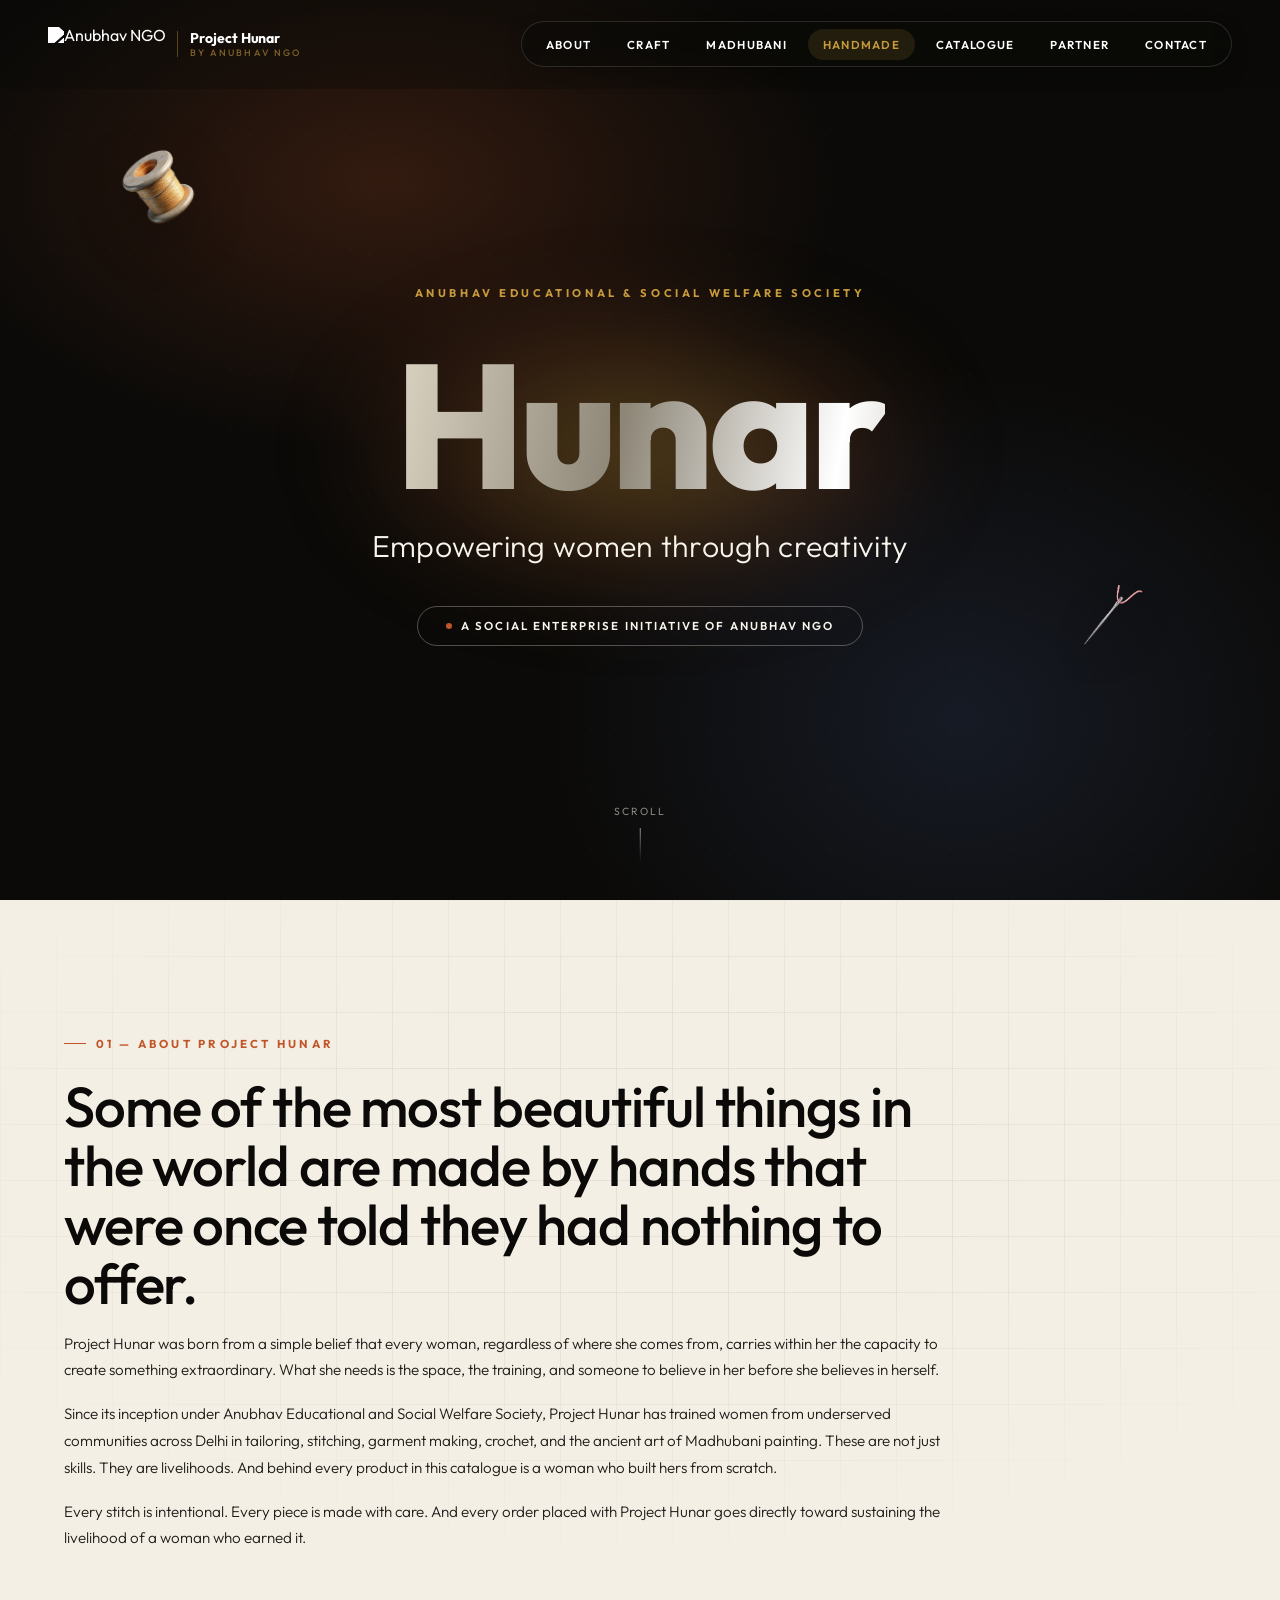
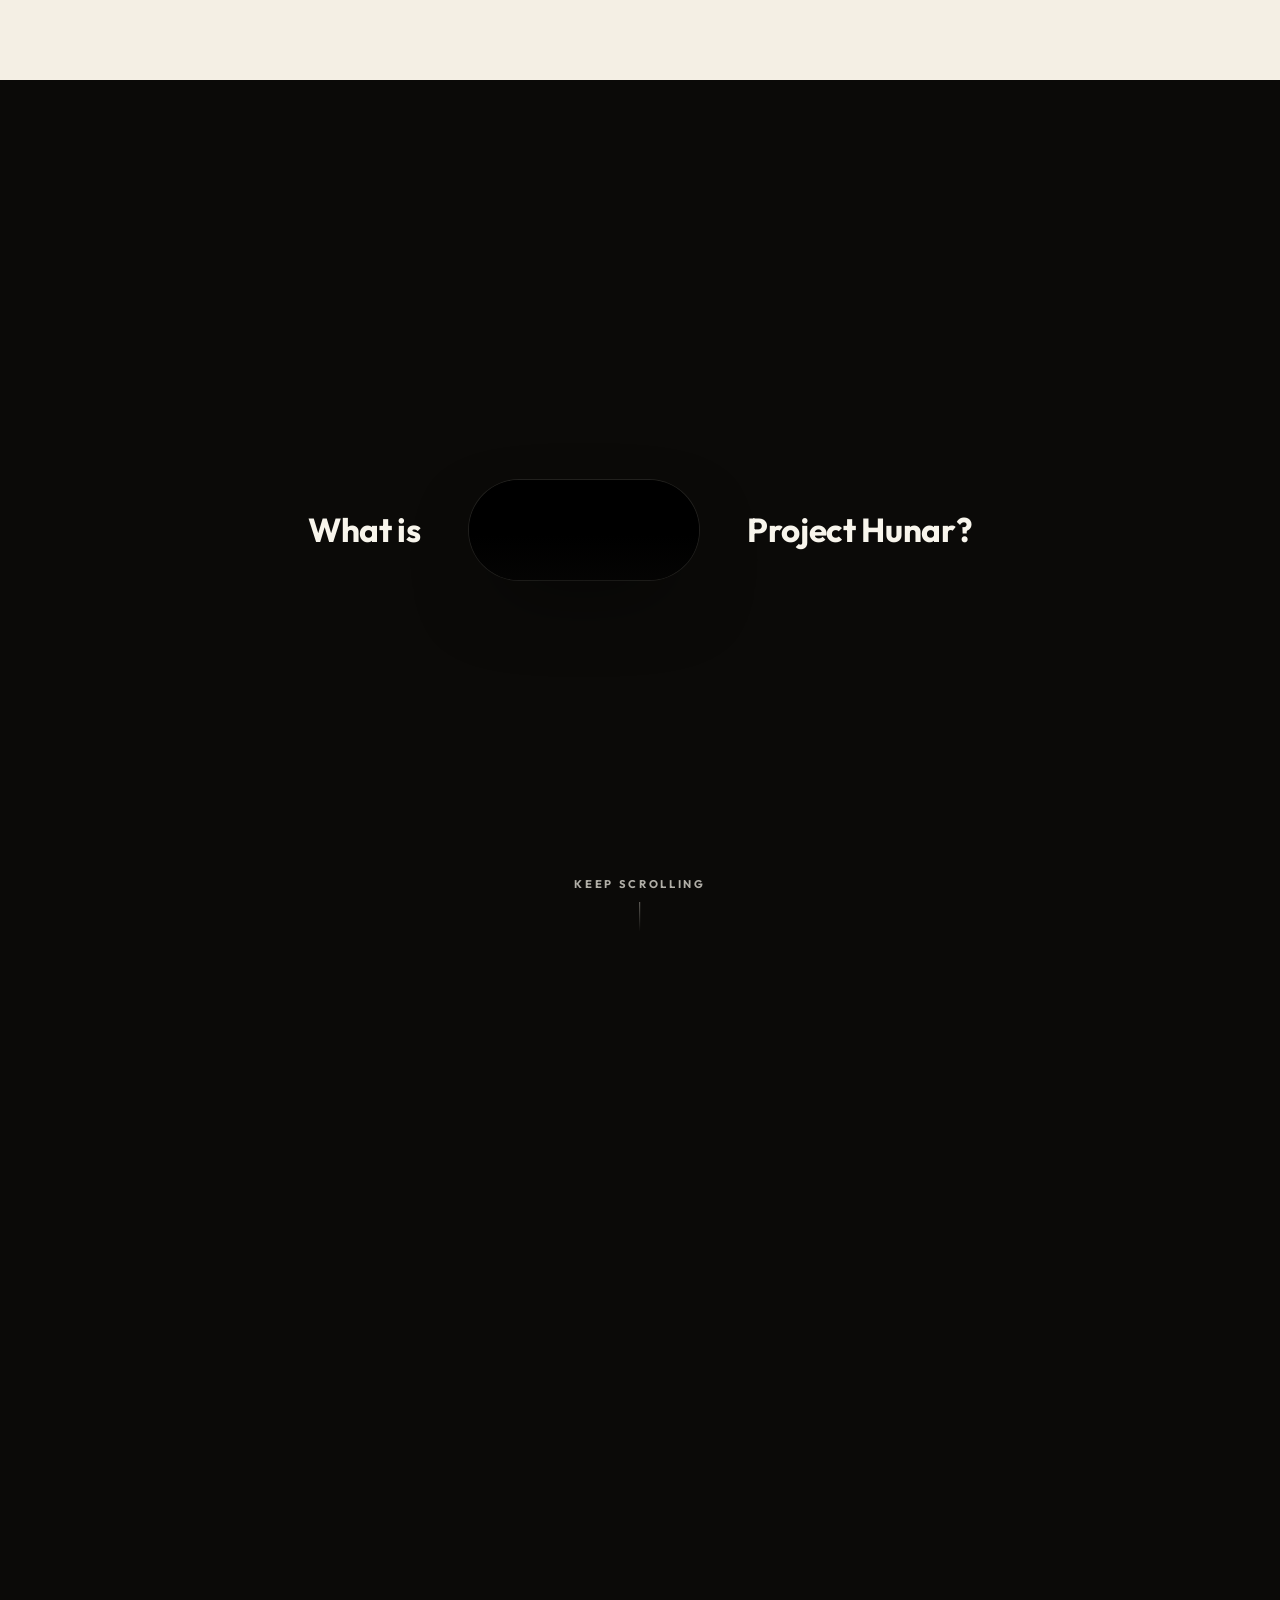
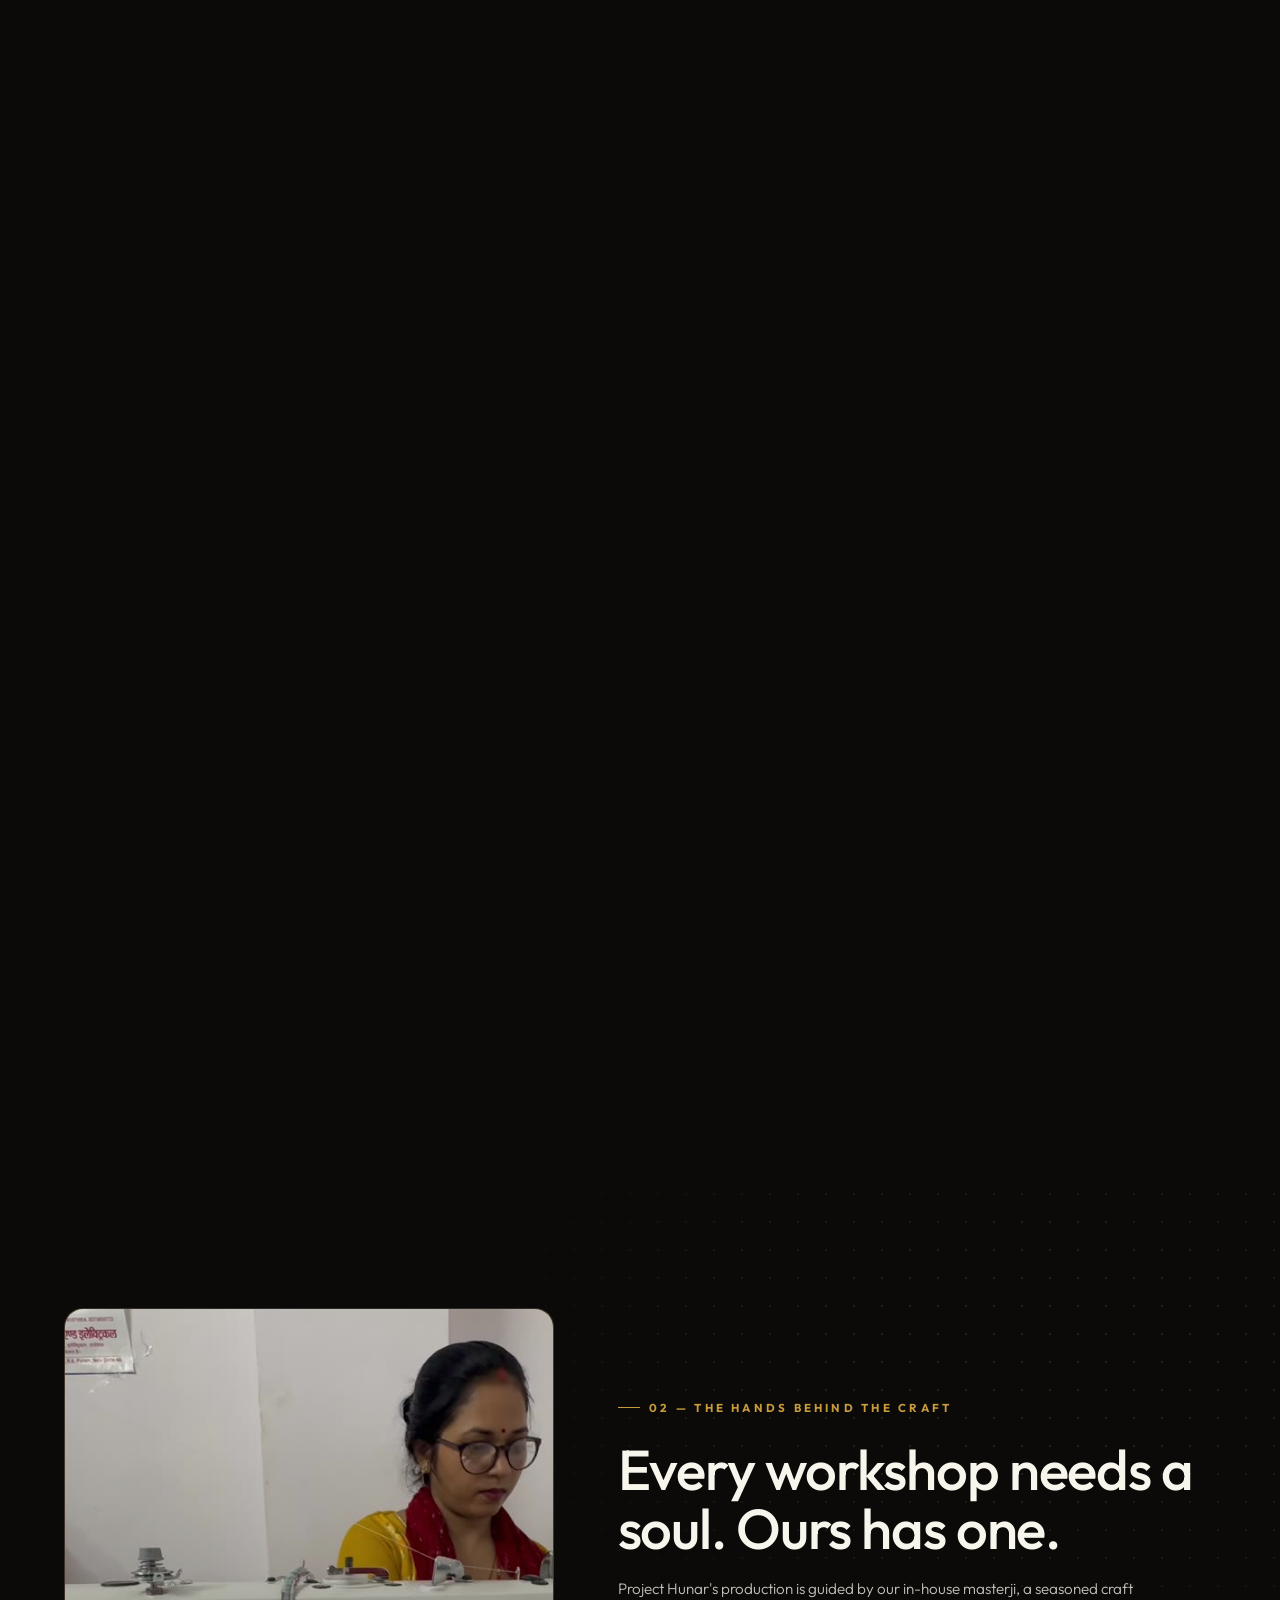
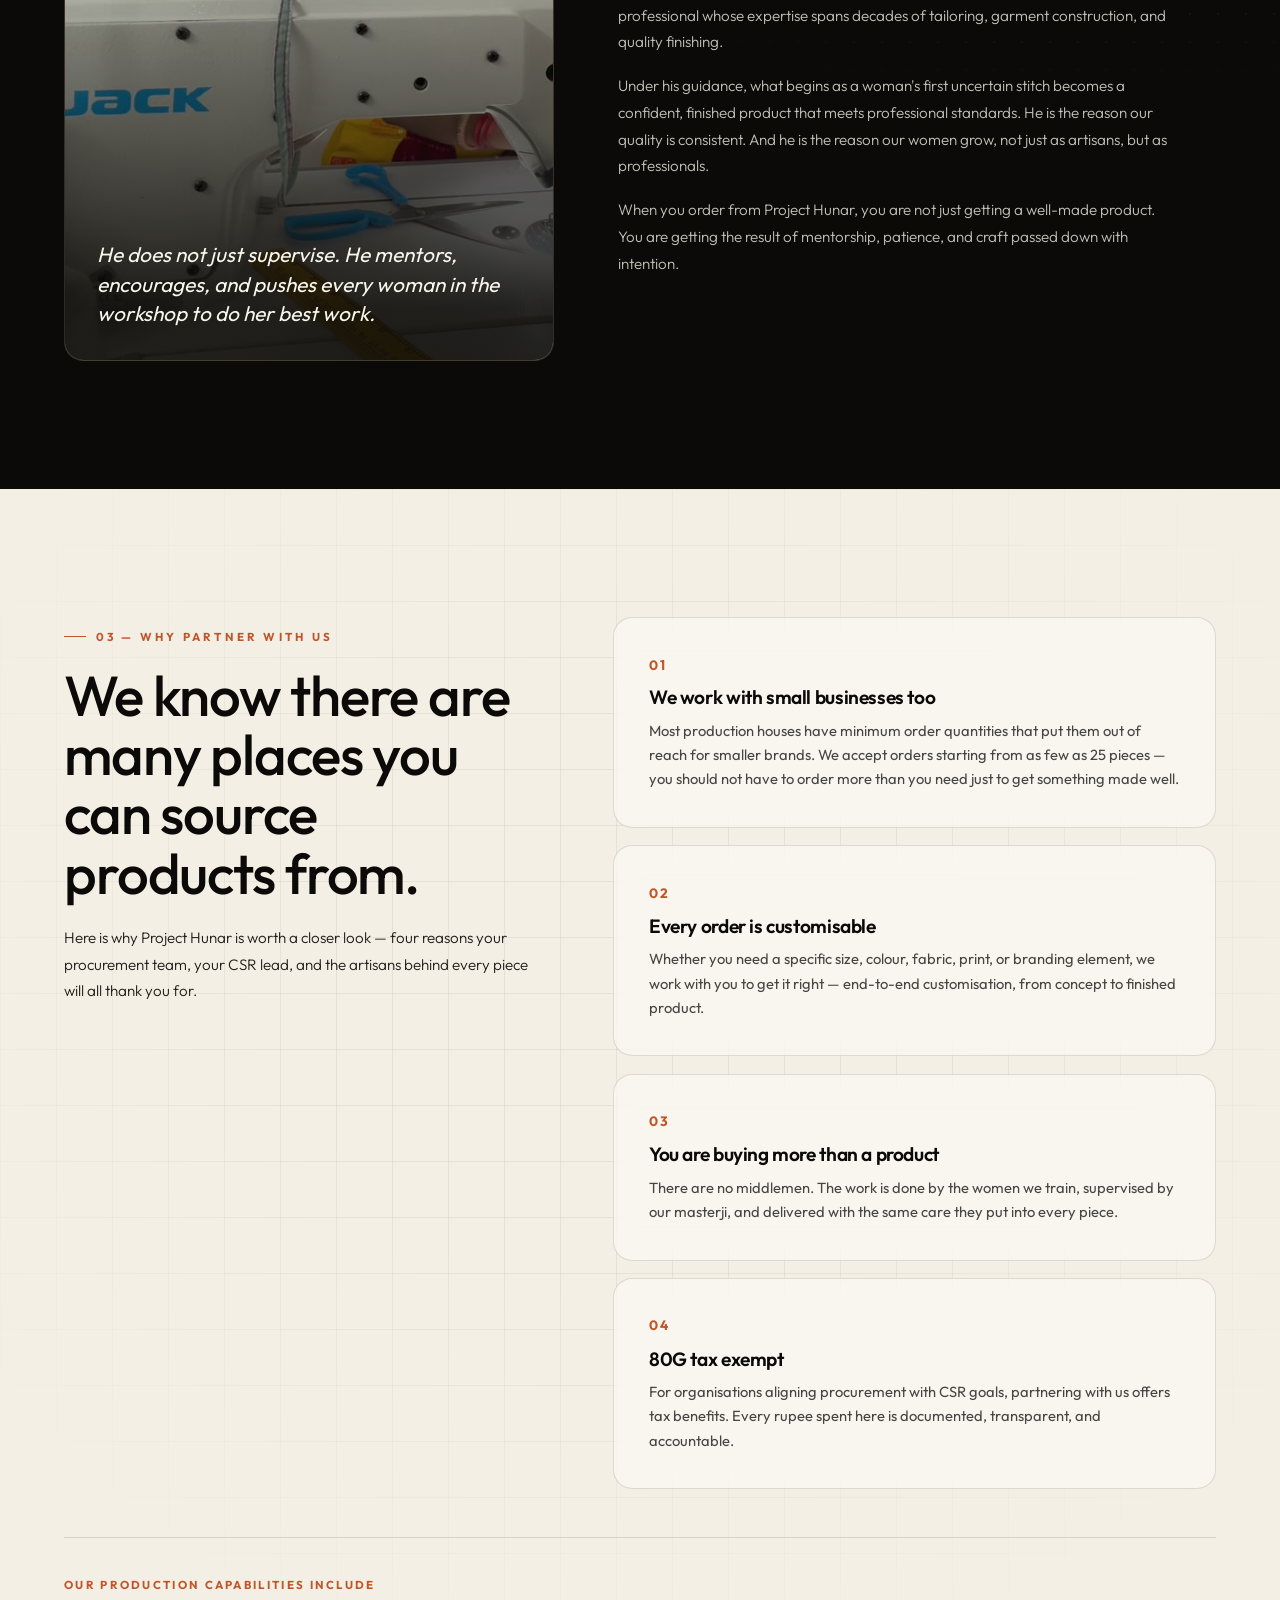
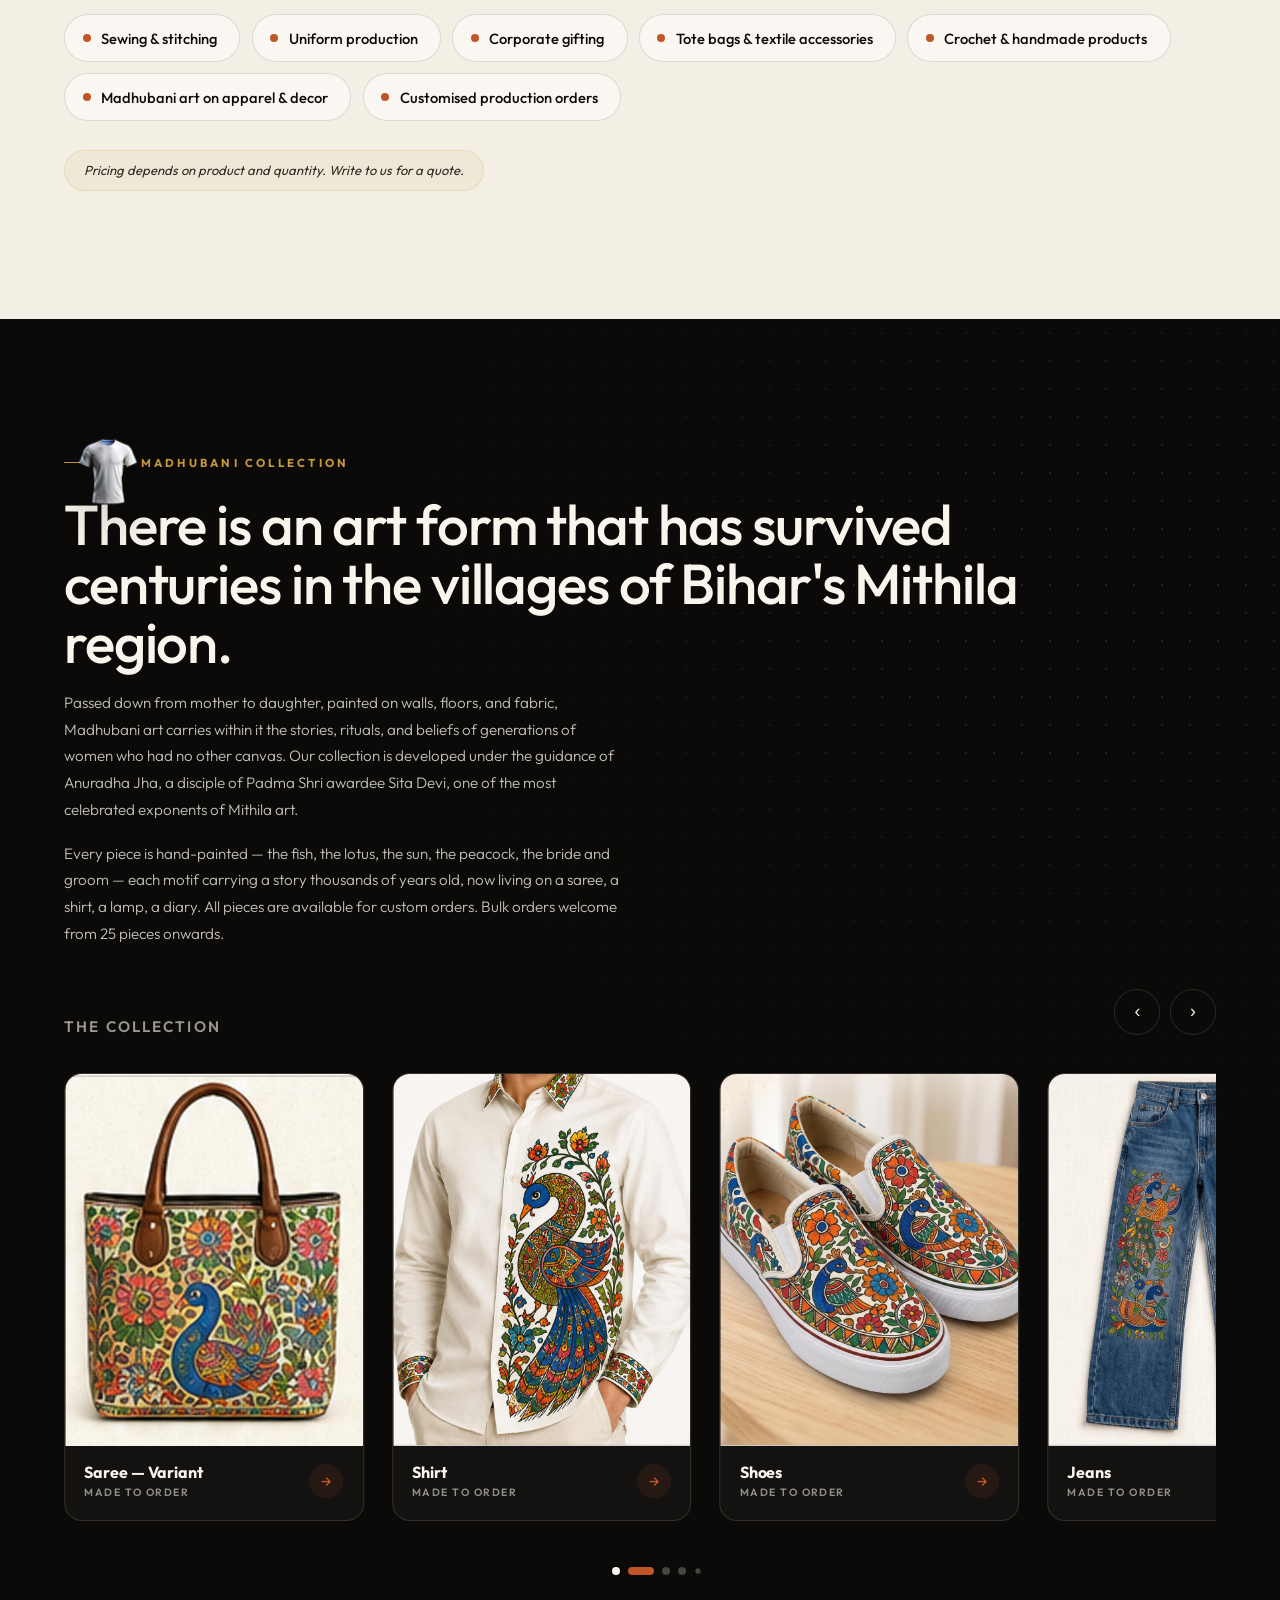
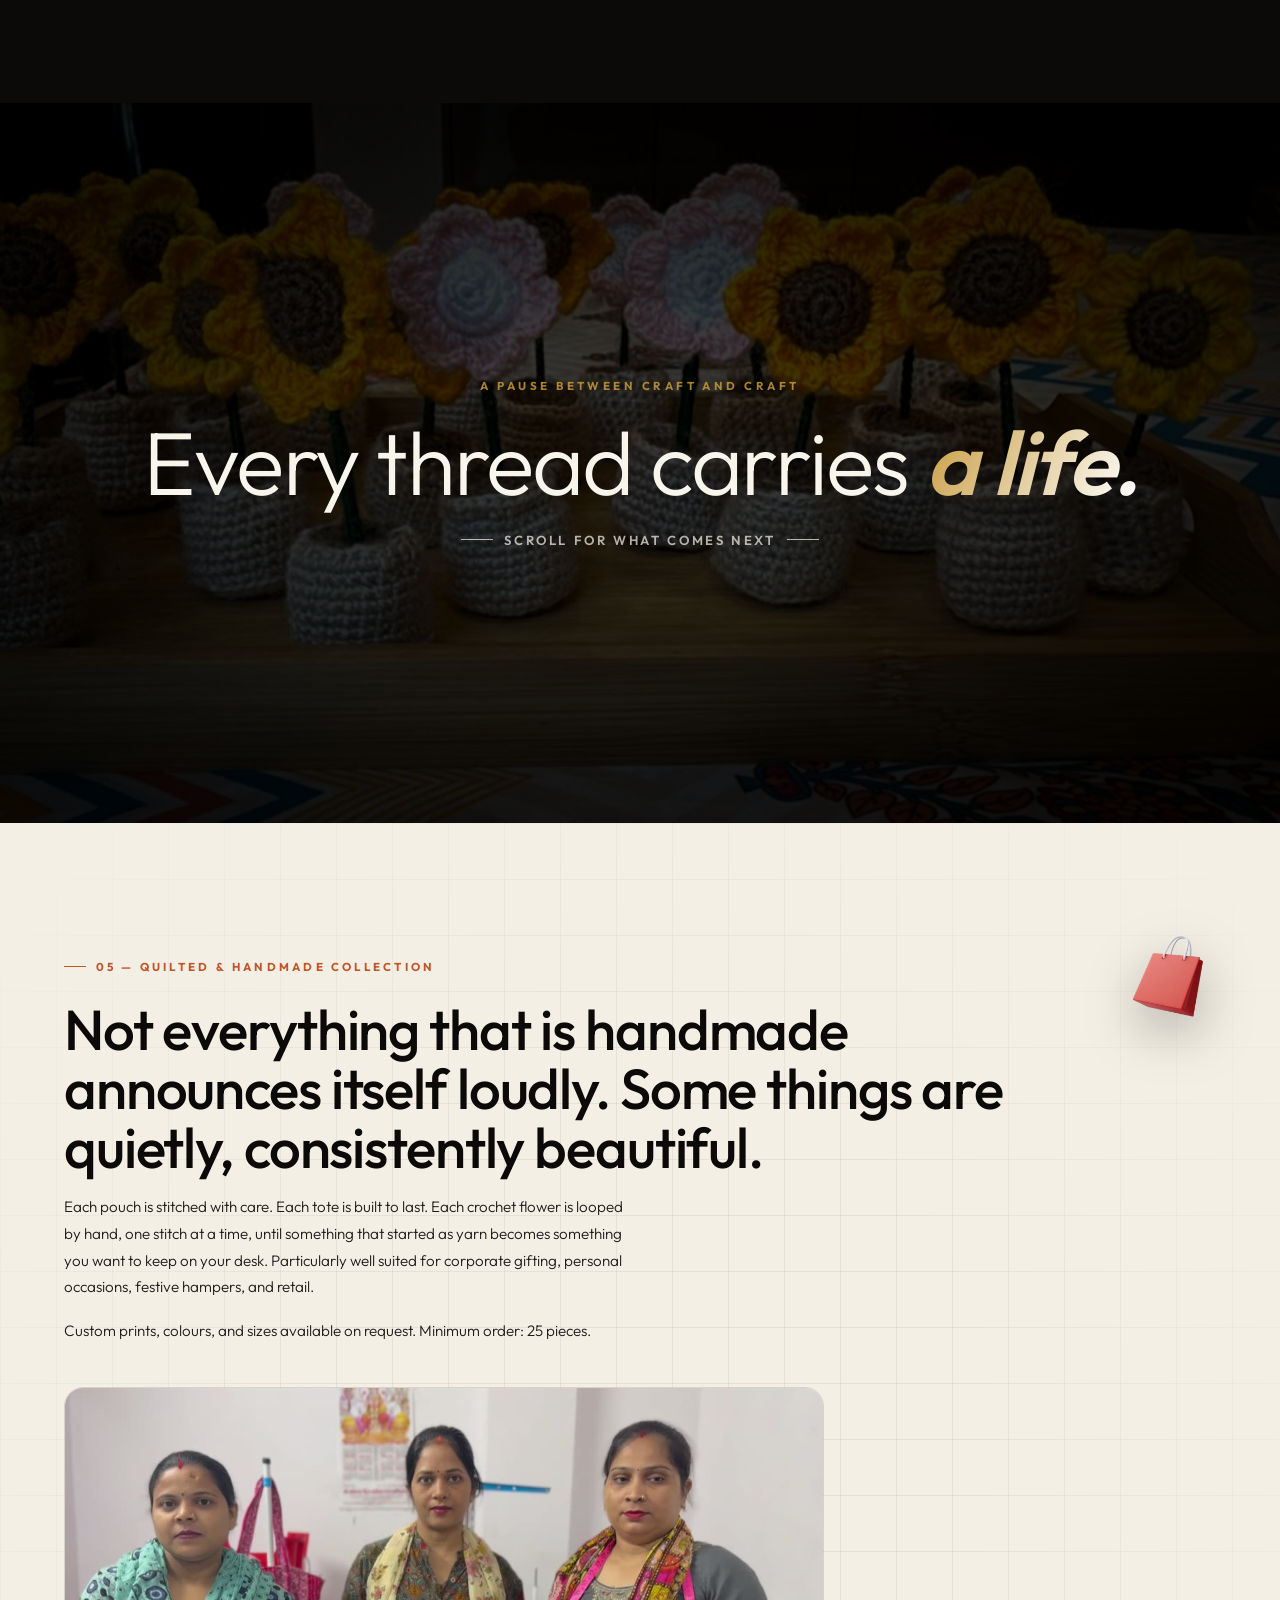
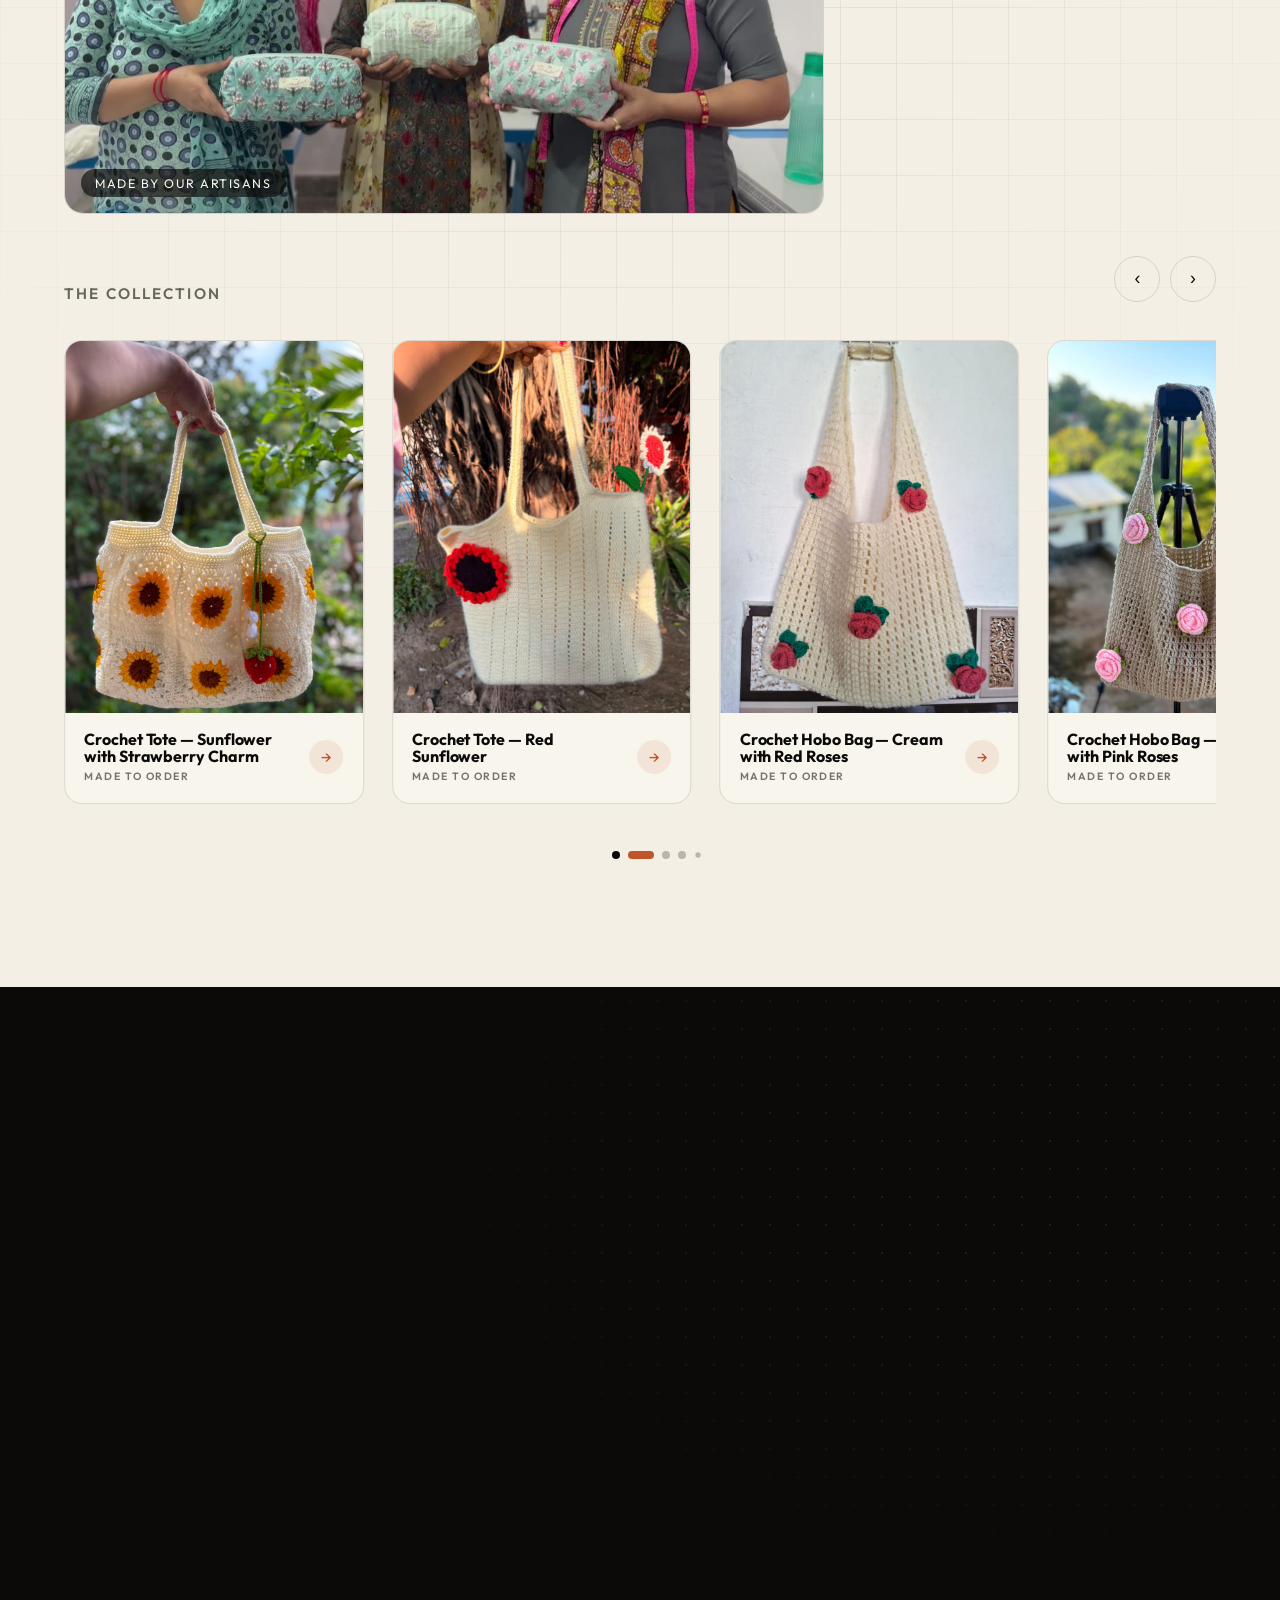
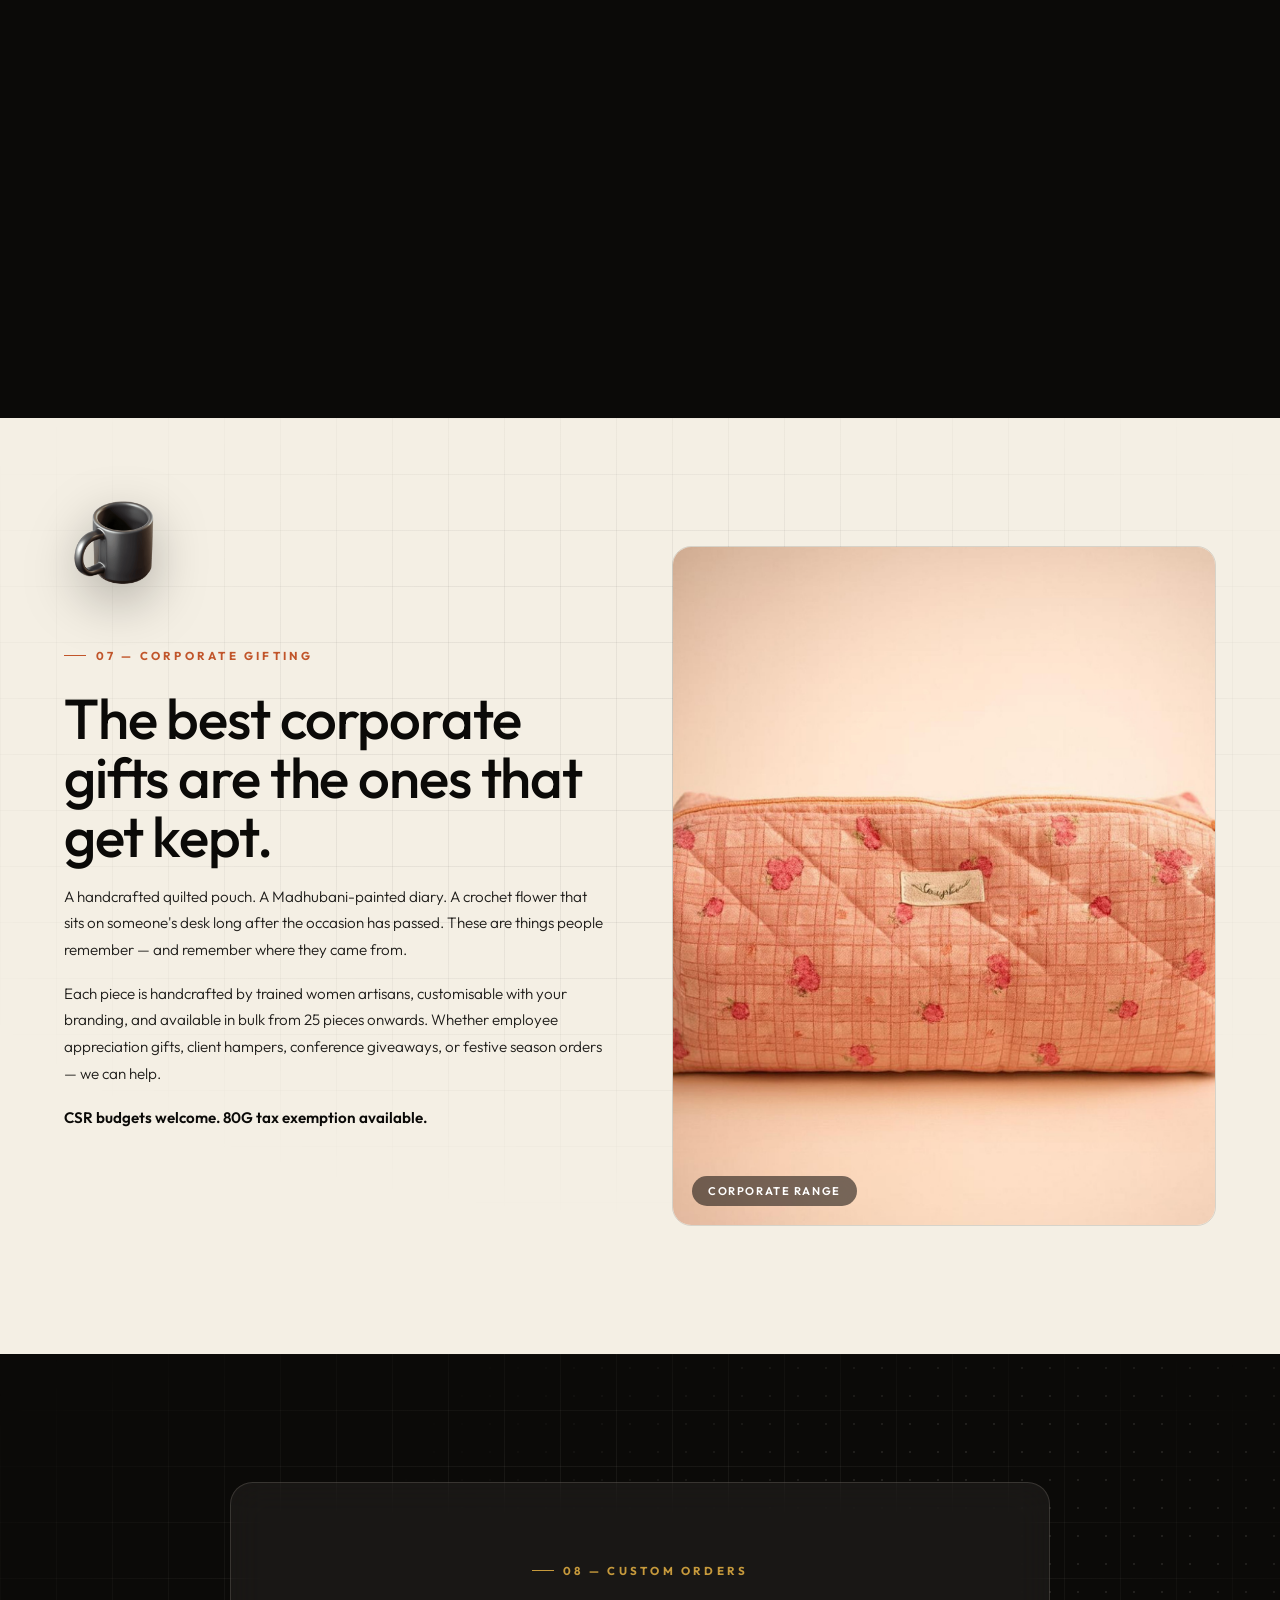
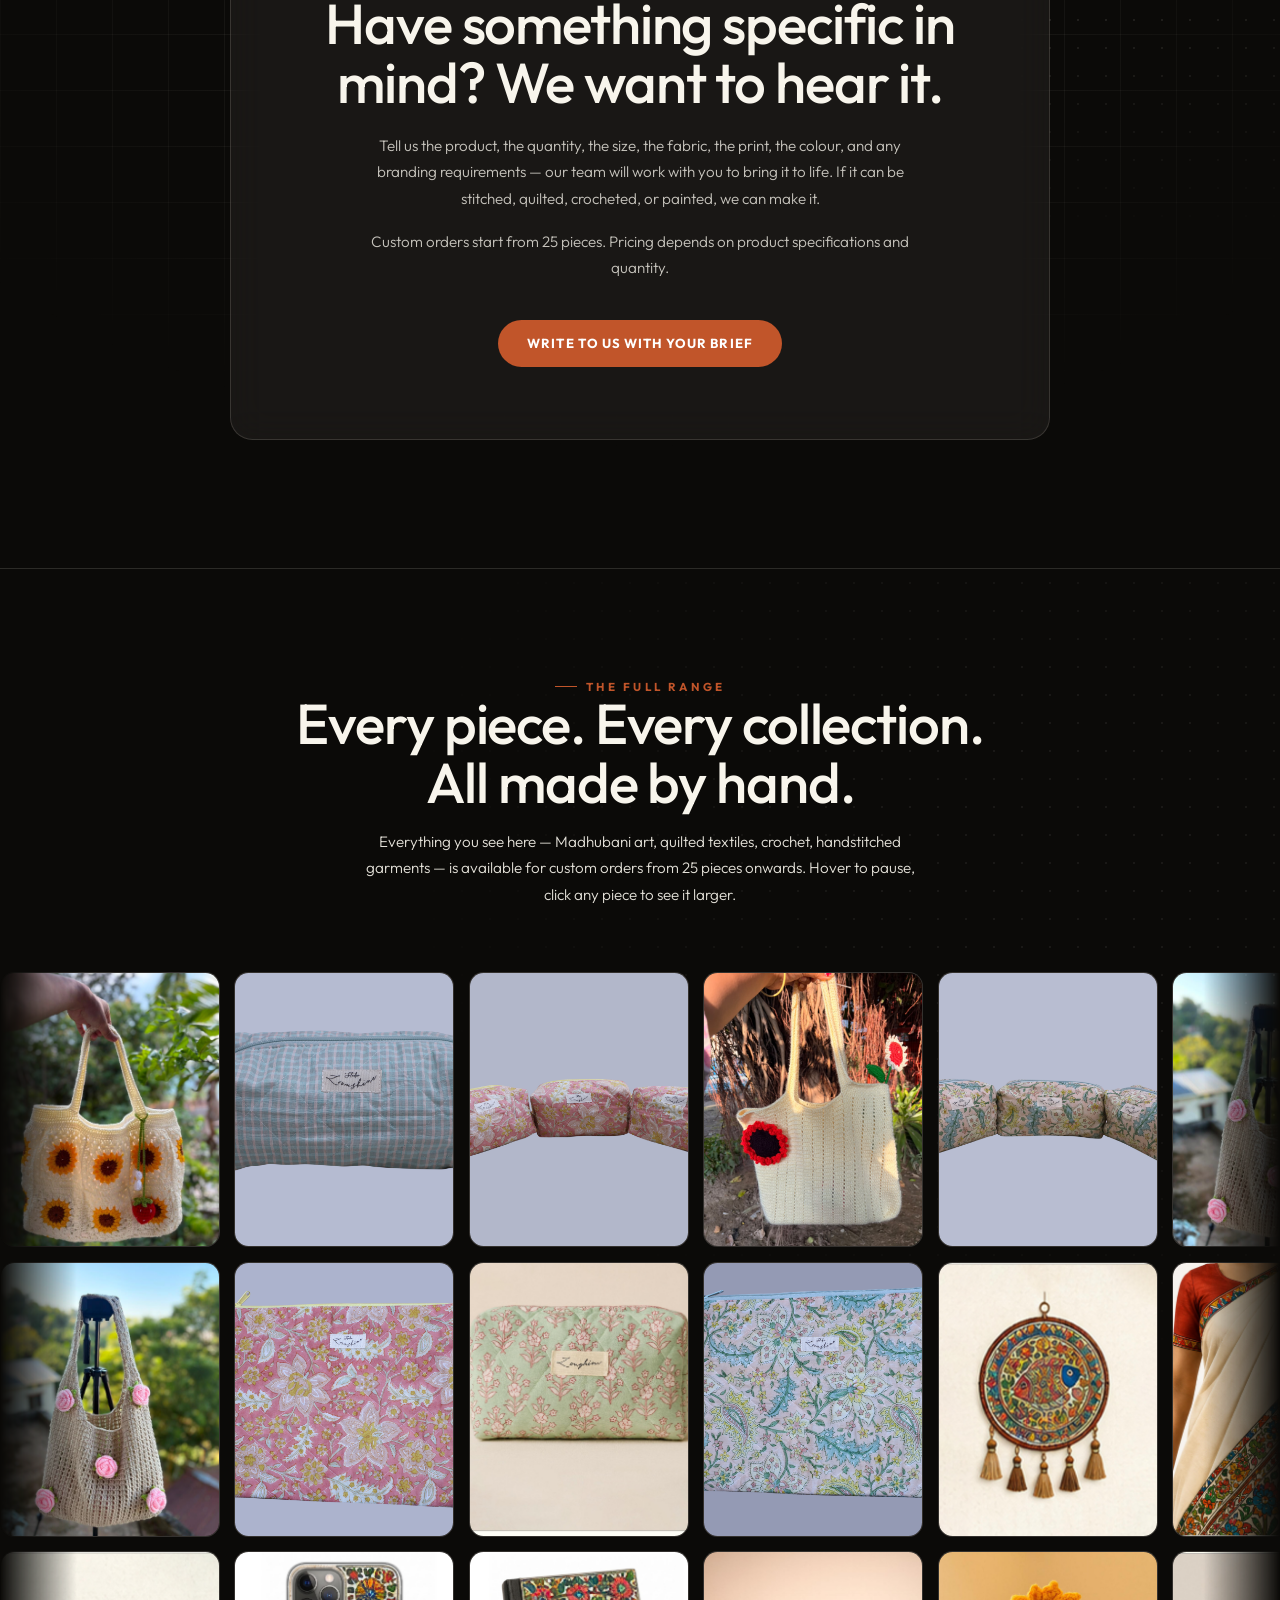
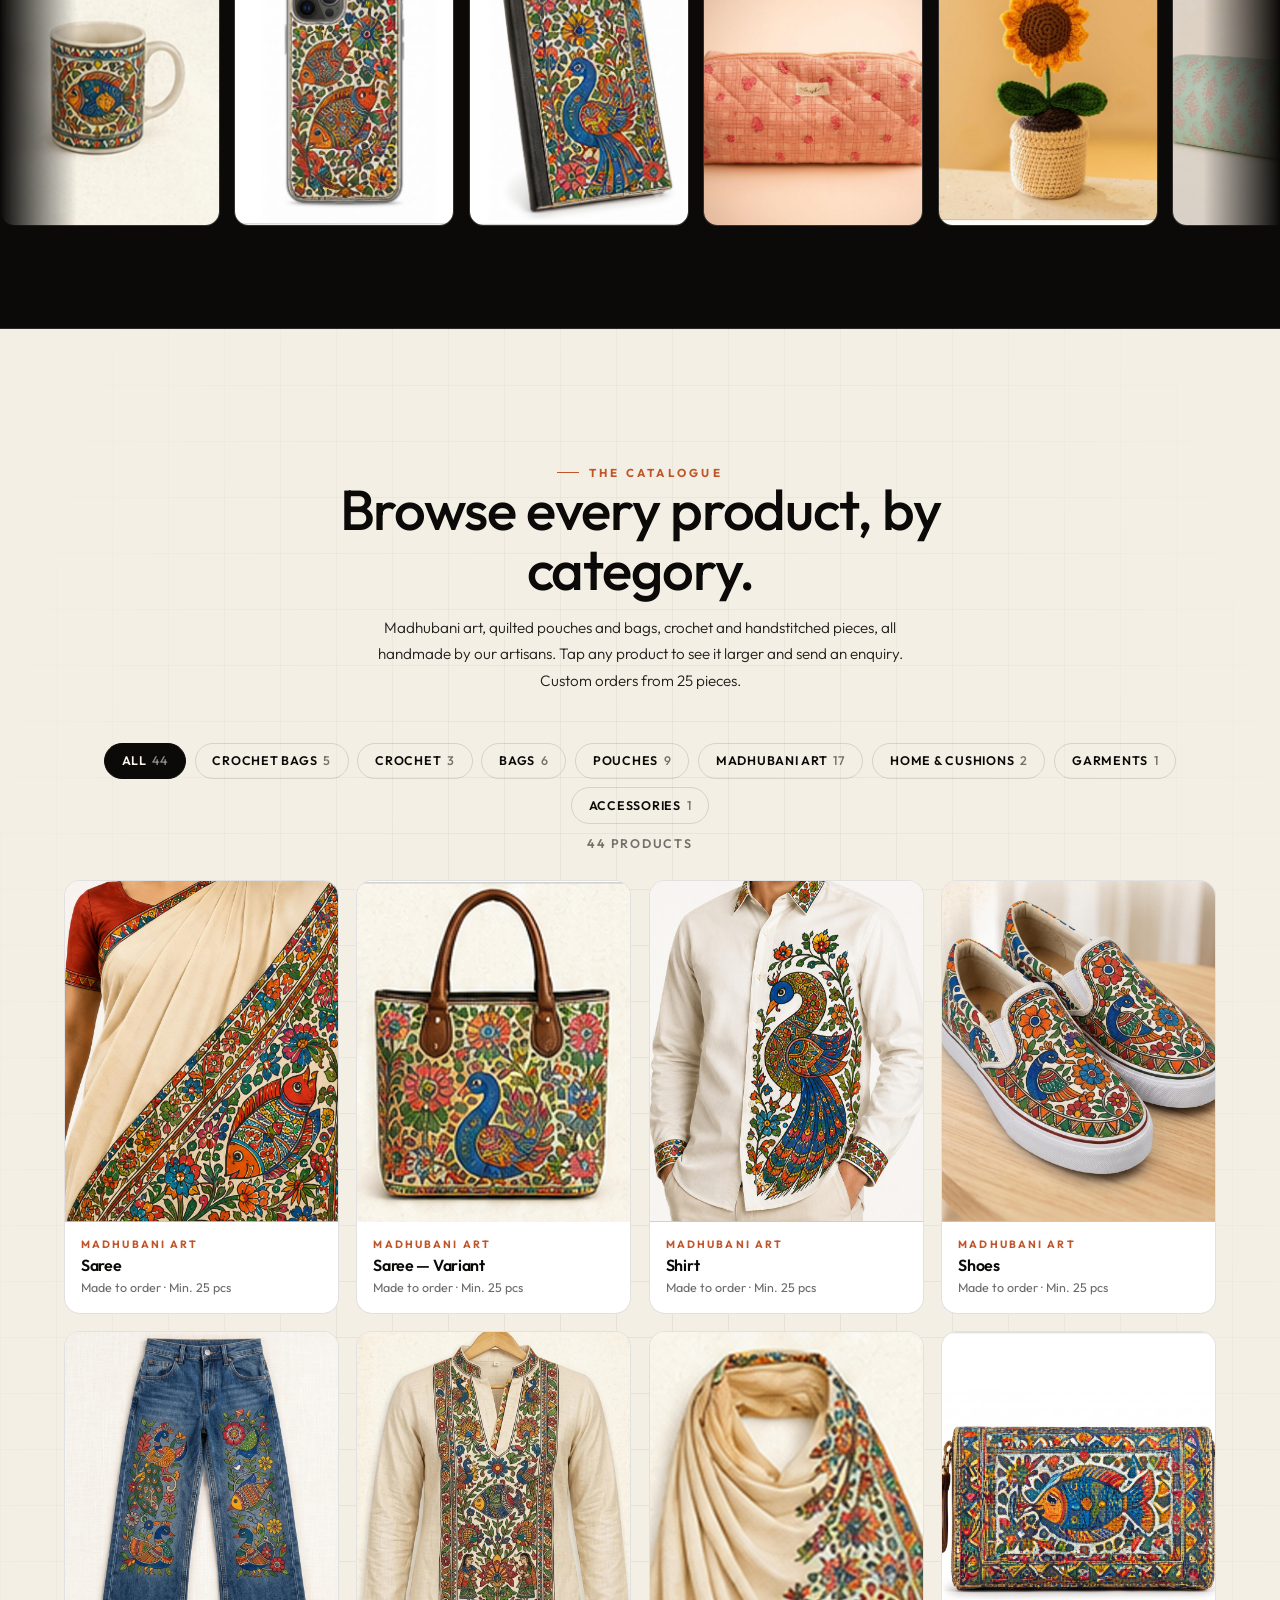
==== index.html @ a428f405 "Add crochet bag products and filterable Catalogue section with nav link Co-Authored-By: Claude Sonne" ====
<!DOCTYPE html>
<html lang="en">
<head>
<meta charset="UTF-8">
<meta name="viewport" content="width=device-width, initial-scale=1.0">
<title>Project Hunar — Women Artisans, Handmade Crafts &amp; Madhubani Art | Anubhav NGO</title>
<meta name="description" content="Project Hunar by Anubhav NGO (anubhavngo.in) trains women from underserved communities in Delhi in tailoring, crochet and Madhubani art. Every order sustains a livelihood she built from scratch.">
<meta name="keywords" content="Project Hunar, Anubhav NGO, anubhavngo.in, women empowerment, handmade products, Madhubani painting, Mithila art, crochet, tailoring, CSR gifting, Delhi NGO">
<link rel="icon" href="favicon.ico" sizes="any">
<link rel="icon" type="image/png" sizes="32x32" href="Images/icons/favicon-32.png">
<link rel="icon" type="image/png" sizes="16x16" href="Images/icons/favicon-16.png">
<link rel="icon" type="image/png" sizes="192x192" href="Images/icons/favicon-192.png">
<link rel="apple-touch-icon" sizes="180x180" href="Images/icons/apple-touch-icon.png">
<meta name="author" content="Anubhav NGO">
<meta name="robots" content="index, follow, max-image-preview:large">
<meta name="theme-color" content="#0b0a08">
<meta property="og:type" content="website">
<meta property="og:site_name" content="Project Hunar by Anubhav NGO">
<meta property="og:title" content="Project Hunar — A Social Enterprise of Anubhav NGO">
<meta property="og:description" content="Handmade crafts and Madhubani art by women artisans trained at Anubhav NGO. Bulk and custom orders welcome.">
<meta property="og:image" content="Images/icons/og-image.png">
<meta property="og:image:width" content="1200">
<meta property="og:image:height" content="630">
<meta property="og:image:alt" content="Anubhav Educational &amp; Social Welfare Society logo">
<meta property="og:see_also" content="https://www.anubhavngo.in">
<meta name="twitter:card" content="summary_large_image">
<meta name="twitter:title" content="Project Hunar — A Social Enterprise of Anubhav NGO">
<meta name="twitter:description" content="Handmade crafts and Madhubani art by women artisans trained at Anubhav NGO.">
<meta name="twitter:image" content="Images/icons/og-image.png">
<script type="application/ld+json">
{
  "@context": "https://schema.org",
  "@graph": [
    {
      "@type": "NGO",
      "@id": "https://www.anubhavngo.in/#organization",
      "name": "Anubhav NGO",
      "alternateName": "Anubhav Educational & Social Welfare Society",
      "url": "https://www.anubhavngo.in",
      "logo": "https://anubhavngo.in/wp-content/uploads/2025/07/Group-5-scaled.png",
      "email": "contact@anubhavngo.in",
      "telephone": "+91-79827-99527",
      "sameAs": ["https://www.anubhavngo.in", "https://www.instagram.com/anubhav.ngo"],
      "address": {
        "@type": "PostalAddress",
        "streetAddress": "A-128/1, Second Floor, Mohammad Pur, Near Bhikaji Cama Place",
        "addressLocality": "New Delhi",
        "postalCode": "110066",
        "addressCountry": "IN"
      },
      "contactPoint": [
        {"@type": "ContactPoint", "contactType": "coordinator", "name": "Anubhav NGO", "telephone": "+91-79827-99527"},
        {"@type": "ContactPoint", "contactType": "coordinator", "name": "Sudhir William", "telephone": "+91-96252-20574"},
        {"@type": "ContactPoint", "contactType": "coordinator", "name": "Sudhir William", "telephone": "+91-95606-44269"}
      ]
    },
    {
      "@type": "Organization",
      "name": "Project Hunar",
      "description": "A social enterprise initiative of Anubhav NGO training women in tailoring, crochet and Madhubani art.",
      "parentOrganization": {"@id": "https://www.anubhavngo.in/#organization"},
      "url": "https://www.anubhavngo.in",
      "sameAs": ["https://www.anubhavngo.in"]
    }
  ]
}
</script>
<link rel="preconnect" href="https://fonts.googleapis.com">
<link rel="preconnect" href="https://fonts.gstatic.com" crossorigin>
<link href="https://fonts.googleapis.com/css2?family=Outfit:wght@200;300;400;500;600;700;800;900&display=swap" rel="stylesheet">
<link rel="stylesheet" href="https://cdn.jsdelivr.net/npm/swiper@11/swiper-bundle.min.css">
<script src="https://cdn.jsdelivr.net/npm/swiper@11/swiper-bundle.min.js" defer></script>
<script src="https://cdn.jsdelivr.net/gh/darkroomengineering/lenis@1.1.14/dist/lenis.min.js" defer></script>
<style>
  :root{
    --ink:#0b0a08;
    --paper:#f4efe4;
    --paper-dim:#e9e1d0;
    --clay:#c1552a;
    --indigo:#33456e;
    --gold:#c79a3c;
    --cream:#f8f5ec;
    --line-dark:rgba(244,239,228,0.14);
    --line-light:rgba(11,10,8,0.12);
    --ease:cubic-bezier(.16,1,.3,1);
  }
  *{margin:0;padding:0;box-sizing:border-box;}
  html{scroll-behavior:auto;} /* Lenis owns scroll — see JS init */
  html.lenis, html.lenis body { height: auto; }
  .lenis.lenis-smooth { scroll-behavior: auto !important; }
  .lenis.lenis-smooth [data-lenis-prevent] { overscroll-behavior: contain; }
  .lenis.lenis-stopped { overflow: hidden; }
  body{
    font-family:'Outfit',sans-serif;
    background:var(--paper);
    color:var(--ink);
    overflow-x:hidden;
    font-weight:400;
  }
  ::selection{background:var(--clay);color:var(--cream);}
  img{display:block;max-width:100%;}
  h1,h2,h3,h4{
    font-family:'Outfit',sans-serif;
    font-weight:600;
    letter-spacing:-0.02em;
    line-height:1.05;
  }
  a{color:inherit;}
  .wrap{max-width:1280px;margin:0 auto;padding:0 clamp(1.5rem,5vw,4rem);position:relative;z-index:1;}

  /* ============ NAV ============ */
  .nav{
    position:fixed;top:0;left:0;width:100%;z-index:500;
    display:flex;align-items:center;justify-content:space-between;
    padding:1.3rem clamp(1.5rem,5vw,3rem);
    background:rgba(11,10,8,.32);
    backdrop-filter:blur(0px);-webkit-backdrop-filter:blur(0px);
    border-bottom:1px solid rgba(244,239,228,0);
    transition:padding .4s var(--ease), background .4s var(--ease), backdrop-filter .4s var(--ease), border-color .4s var(--ease);
  }
  .nav.scrolled{
    padding:0.8rem clamp(1.5rem,5vw,3rem);
    background:rgba(11,10,8,.72);
    backdrop-filter:blur(16px);-webkit-backdrop-filter:blur(16px);
    border-bottom:1px solid rgba(244,239,228,.1);
  }
  .nav-brand{
    display:flex;align-items:center;gap:.7rem;text-decoration:none;color:#fff;line-height:1;
    transition:opacity .3s var(--ease);
  }
  .nav-brand:hover{opacity:.85;}
  .nav-brand-img{
    display:flex;align-items:center;position:relative;
  }
  .nav-brand-img img{
    height:34px;width:auto;filter:brightness(0) invert(1);display:block;
    transition:filter .35s var(--ease);
  }
  .nav-brand-img::after{
    content:'';position:absolute;inset:-4px;border-radius:50%;
    background:radial-gradient(circle at center, rgba(199,154,60,.32), transparent 70%);
    filter:blur(6px);opacity:0;z-index:-1;
    transition:opacity .4s var(--ease);
  }
  .nav-brand:hover .nav-brand-img::after{opacity:1;}
  .nav-brand-text{
    display:flex;flex-direction:column;gap:.2rem;
    padding-left:.75rem;border-left:1px solid rgba(199,154,60,.4);
  }
  .nav-brand-text b{
    font-family:'Outfit',sans-serif;font-size:.88rem;font-weight:700;
    letter-spacing:-.005em;color:#fff;
  }
  .nav-brand-text span{
    font-family:'Outfit',sans-serif;font-size:.58rem;font-weight:500;
    letter-spacing:.22em;text-transform:uppercase;opacity:.6;color:var(--gold);
  }

  .nav-pill{
    display:flex;align-items:center;gap:.35rem;list-style:none;
    padding:.42rem .55rem;
    background:rgba(11,10,8,.42);
    border:1px solid rgba(244,239,228,.14);
    border-radius:100px;
    backdrop-filter:blur(20px);-webkit-backdrop-filter:blur(20px);
    box-shadow:0 8px 26px -12px rgba(0,0,0,.5);
  }
  .nav.scrolled .nav-pill{
    background:rgba(11,10,8,.58);
    border-color:rgba(244,239,228,.18);
  }
  .nav-pill a{
    color:#fff;font-size:.72rem;text-transform:uppercase;letter-spacing:.11em;
    text-decoration:none;font-weight:600;
    padding:.5rem .95rem;border-radius:100px;position:relative;
    transition:color .3s var(--ease), background .3s var(--ease);
  }
  .nav-pill a:hover{color:var(--gold);background:rgba(244,239,228,.06);}
  .nav-pill a.active{color:var(--gold);background:rgba(199,154,60,.14);}

  .nav-toggle{
    display:none;background:rgba(11,10,8,.42);
    border:1px solid rgba(244,239,228,.14);color:#fff;
    width:44px;height:44px;border-radius:50%;cursor:pointer;
    align-items:center;justify-content:center;padding:0;
    backdrop-filter:blur(20px);-webkit-backdrop-filter:blur(20px);
    transition:background .3s var(--ease);
  }
  .nav-toggle:hover{background:rgba(11,10,8,.62);}
  .nav-toggle svg{width:20px;height:20px;stroke:#fff;stroke-width:2;fill:none;}

  /* ============ HERO ============ */
  .hero{
    min-height:100vh;position:relative;display:flex;flex-direction:column;
    justify-content:center;align-items:center;text-align:center;
    background:var(--ink);color:var(--cream);overflow:hidden;
    padding:6rem 1.5rem 4rem;
  }
  .hero::before{
    content:'';position:absolute;inset:0;
    background:
      radial-gradient(ellipse 60% 50% at 30% 20%, rgba(193,85,42,0.22), transparent 60%),
      radial-gradient(ellipse 50% 60% at 75% 80%, rgba(51,69,110,0.28), transparent 65%);
    z-index:0;
  }
  .hero-motif{
    position:absolute;inset:0;z-index:0;opacity:.5;
    background-image:
      radial-gradient(circle at 15% 25%, rgba(199,154,60,0.08) 0, transparent 2px),
      radial-gradient(circle at 85% 15%, rgba(199,154,60,0.08) 0, transparent 2px);
    background-size:60px 60px;
  }
  .hero-tag{
    position:relative;z-index:2;
    font-size:.7rem;text-transform:uppercase;letter-spacing:.32em;
    color:var(--gold);font-weight:700;margin-bottom:2rem;
  }
  .hero h1{
    position:relative;z-index:2;
    font-size:clamp(4.5rem,14vw,11rem);
    font-weight:800;
    letter-spacing:-0.03em;
    background:linear-gradient(100deg, #dcd5c4 0%, #8d8677 22%, #fff 42%, #8d8677 62%, #dcd5c4 100%);
    background-size:220% 100%;
    -webkit-background-clip:text;-webkit-text-fill-color:transparent;background-clip:text;
    opacity:0;
    animation:heroTitleIn 1.1s var(--ease) forwards, heroShimmer 7s linear 1.2s infinite;
  }
  .hero-title-glow{
    position:absolute;z-index:1;left:50%;top:50%;
    width:64%;aspect-ratio:2/1;transform:translate(-50%,-50%);
    background:radial-gradient(ellipse closest-side, rgba(199,154,60,.4), rgba(193,85,42,.14) 55%, transparent 75%);
    filter:blur(46px);pointer-events:none;
    animation:glowPulse 4.5s ease-in-out infinite;
  }
  @keyframes heroTitleIn{
    from{opacity:0;transform:translateY(34px) scale(.96);}
    to{opacity:1;transform:translateY(0) scale(1);}
  }
  @keyframes heroShimmer{
    0%{background-position:220% 50%;}
    100%{background-position:-40% 50%;}
  }
  @keyframes glowPulse{
    0%,100%{opacity:.55;transform:translate(-50%,-50%) scale(1);}
    50%{opacity:.95;transform:translate(-50%,-50%) scale(1.14);}
  }
  @media (prefers-reduced-motion:reduce){
    .hero h1{opacity:1;animation:none;}
    .hero-title-glow{animation:none;opacity:.6;}
  }
  .hero-sub{
    position:relative;z-index:2;
    font-family:'Outfit',sans-serif;font-weight:300;letter-spacing:.01em;
    font-size:clamp(1.2rem,2.4vw,1.9rem);margin-top:.6rem;color:var(--cream);
  }
  .hero-pill{
    position:relative;z-index:2;margin-top:2.6rem;
    padding:.7rem 1.7rem;border:1px solid rgba(244,239,228,.3);border-radius:50px;
    font-size:.72rem;text-transform:uppercase;letter-spacing:.18em;font-weight:600;
    display:inline-flex;align-items:center;gap:.6rem;
  }
  .hero-pill::before{content:'';width:6px;height:6px;border-radius:50%;background:var(--clay);}
  .scroll-cue{
    position:absolute;bottom:2.4rem;left:50%;transform:translateX(-50%);
    z-index:2;display:flex;flex-direction:column;align-items:center;gap:.6rem;
    color:rgba(244,239,228,.55);font-size:.65rem;letter-spacing:.2em;text-transform:uppercase;
  }
  .scroll-cue-line{width:1px;height:34px;background:linear-gradient(to bottom, rgba(244,239,228,.6), transparent);animation:scrollpulse 2s infinite;}
  @keyframes scrollpulse{0%{transform:scaleY(0);transform-origin:top;}50%{transform:scaleY(1);transform-origin:top;}51%{transform-origin:bottom;}100%{transform:scaleY(0);transform-origin:bottom;}}

  /* ============ SECTION SHELL ============ */
  section{position:relative;padding:clamp(5rem,10vw,9rem) 0;}
  .dark{background:var(--ink);color:var(--cream);}
  .light{background:var(--paper);color:var(--ink);}
  .dim{background:var(--paper-dim);color:var(--ink);}

  .eyebrow{
    display:inline-flex;align-items:center;gap:.6rem;
    font-size:.72rem;text-transform:uppercase;letter-spacing:.28em;font-weight:700;
    color:var(--clay);margin-bottom:1.6rem;
  }
  .dark .eyebrow{color:var(--gold);}
  .eyebrow::before{content:'';width:22px;height:1px;background:currentColor;}

  h2.headline{font-size:clamp(2.1rem,4.4vw,3.6rem);max-width:18ch;font-weight:500;}
  p.lede{font-size:clamp(1rem,1.3vw,1.2rem);line-height:1.65;max-width:56ch;font-weight:400;}
  p.body-text{font-size:clamp(.95rem,1.05vw,1.05rem);line-height:1.75;max-width:56ch;font-weight:300;opacity:.92;margin-top:1.1rem;}
  .dark p.body-text{opacity:.78;}

  .reveal{opacity:0;transform:translateY(36px);transition:opacity 1s var(--ease), transform 1s var(--ease);}
  .reveal.visible{opacity:1;transform:translateY(0);}

  /* ============ ABOUT (full-width text) ============ */
  .about-full{max-width:900px;}
  .about-full p.body-text{max-width:none;}

  /* ============ WHAT IS HUNAR — SEE OUR CRAFT PILL-TO-BANNER ============ */
  .stage-intro{max-width:720px;margin:0 auto;text-align:center;padding:0 clamp(1.5rem,5vw,4rem) 1rem;}
  .stage-intro p.body-text{margin:1.1rem auto 0;}

  .process-stage{
    position:relative;
    height:300vh;
    background:var(--ink);
  }
  .process-stage-inner{
    position:sticky;top:0;height:100vh;width:100%;
    display:flex;align-items:center;justify-content:center;
    overflow:hidden;
  }
  .process-row{
    position:relative;width:100%;height:100%;
    display:flex;align-items:center;justify-content:center;
    gap:clamp(1rem,4vw,3rem);
    padding:0 clamp(1rem,4vw,3rem);
  }
  .process-label{
    position:relative;z-index:2;flex-shrink:0;
    font-family:'Outfit',sans-serif;font-weight:700;color:var(--cream);
    font-size:clamp(1.05rem,2.6vw,2.1rem);letter-spacing:-.01em;white-space:nowrap;
    transition:opacity .2s linear;
    will-change:transform,opacity;
  }
  .process-pill{
    position:relative;flex-shrink:0;overflow:hidden;
    width:230px;height:100px;border-radius:100px;
    box-shadow:0 30px 80px -28px rgba(0,0,0,.65), 0 0 0 1px rgba(244,239,228,.1);
    will-change:width,height,border-radius;
  }
  .process-pill video{
    position:absolute;inset:0;width:100%;height:100%;object-fit:cover;display:block;background:#000;
  }
  .sound-btn{
    position:absolute;top:1rem;left:1rem;z-index:3;
    padding:.55rem 1.05rem;border-radius:99px;border:1px solid rgba(244,239,228,.35);
    background:rgba(11,10,8,.7);color:var(--cream);font:600 .85rem 'Outfit',sans-serif;letter-spacing:.04em;
    cursor:pointer;opacity:0;pointer-events:none;transition:opacity .3s,background .2s;
    backdrop-filter:blur(6px);
  }
  .sound-btn.show{opacity:1;pointer-events:auto;}
  .sound-btn:hover{background:var(--clay);}
  .process-pill::after{
    content:'';position:absolute;inset:0;pointer-events:none;
    background:linear-gradient(180deg, rgba(11,10,8,0) 55%, rgba(11,10,8,.4) 100%);
  }
  .process-hint{
    position:absolute;left:50%;bottom:3rem;transform:translateX(-50%);z-index:2;
    color:var(--cream);font-size:.7rem;letter-spacing:.24em;text-transform:uppercase;
    font-weight:700;display:flex;flex-direction:column;align-items:center;gap:.7rem;
    transition:opacity .4s var(--ease);pointer-events:none;
  }
  .process-hint .scroll-cue-line{width:1px;height:30px;background:linear-gradient(to bottom, rgba(244,239,228,.6), transparent);animation:scrollpulse 2s infinite;}


  /* ============ MASTERJI / QUOTE PANEL ============ */
  .quote-panel{
    display:grid;grid-template-columns:0.9fr 1.1fr;gap:clamp(2rem,5vw,5rem);align-items:center;
  }
  .quote-visual{
    position:relative;aspect-ratio:3/4;border-radius:1.2rem;overflow:hidden;
    background:
      linear-gradient(160deg, rgba(199,154,60,.16), rgba(193,85,42,.1) 55%, transparent 90%),
      var(--ink);
    border:1px solid var(--line-dark);
    display:flex;align-items:flex-end;padding:2rem;
  }
  .quote-visual .big-mark{
    font-family:'Outfit',sans-serif;font-size:8rem;line-height:1;color:rgba(244,239,228,.12);
    position:absolute;top:1rem;left:1.4rem;
  }
  .quote-visual .process-video{
    position:absolute;inset:0;width:100%;height:100%;object-fit:cover;object-position:32% 50%;z-index:0;
  }
  .quote-visual.has-video::after{
    content:'';position:absolute;inset:0;z-index:1;
    background:linear-gradient(to top, rgba(11,10,8,.88) 8%, rgba(11,10,8,.15) 60%, transparent);
  }
  .quote-visual.has-video .big-mark{z-index:2;}
  .loop-card{
    position:relative;margin:0 0 2.6rem;border-radius:1.2rem;overflow:hidden;
    max-width:760px;aspect-ratio:16/9;border:1px solid var(--line-light);
  }
  .loop-card video{width:100%;height:100%;object-fit:cover;display:block;}
  .loop-card figcaption{
    position:absolute;left:1rem;bottom:1rem;padding:.4rem .9rem;border-radius:99px;
    background:rgba(11,10,8,.65);color:var(--cream);font-size:.78rem;letter-spacing:.12em;text-transform:uppercase;
  }
  .quote-visual p{
    font-family:'Outfit',sans-serif;font-style:italic;font-size:1.3rem;line-height:1.4;color:var(--cream);
    position:relative;z-index:2;
  }

  /* ============ GLOW-CARD (glassmorphism + hover glow halo) ============ */
  .glow-card{position:relative;isolation:isolate;}
  .glow-card::before{
    content:'';position:absolute;inset:-3px;z-index:-1;border-radius:inherit;
    background:linear-gradient(135deg, var(--clay), var(--gold), var(--indigo));
    opacity:0;filter:blur(20px);
    transition:opacity .5s var(--ease);
  }
  .glow-card:hover::before{opacity:.6;}
  .glow-card::after{
    content:'';position:absolute;inset:0;z-index:-1;border-radius:inherit;
    box-shadow:0 0 0 1px rgba(199,154,60,0);
    transition:box-shadow .5s var(--ease);
  }
  .glow-card:hover::after{box-shadow:0 0 0 1px rgba(199,154,60,.5), 0 22px 50px -18px rgba(193,85,42,.45);}
  @media (prefers-reduced-motion:reduce){
    .glow-card::before{transition:none;}
  }

  /* ============ FEATURE GRID / STACK ============ */
  .features-grid{
    display:grid;grid-template-columns:repeat(2,1fr);gap:1.3rem;margin-top:3rem;
  }
  .feature-card{
    border:1px solid var(--line-light);border-radius:1.2rem;padding:2.2rem;
    background:rgba(255,255,255,.42);backdrop-filter:blur(14px);-webkit-backdrop-filter:blur(14px);
    transition:transform .5s var(--ease), border-color .5s var(--ease), background .5s var(--ease), box-shadow .5s var(--ease);
  }
  .feature-card:hover{
    transform:translateY(-6px);border-color:var(--clay);background:rgba(193,85,42,.12);
    box-shadow:0 24px 50px -18px rgba(193,85,42,.42), 0 0 28px rgba(199,154,60,.22), inset 0 0 0 1px rgba(199,154,60,.28);
  }
  .feature-card .num{
    font-family:'Outfit',sans-serif;font-size:.85rem;color:var(--clay);
    font-weight:700;margin-bottom:.9rem;display:inline-block;
    letter-spacing:.14em;
    transition:transform .4s var(--ease), color .4s var(--ease), letter-spacing .4s var(--ease);
  }
  .feature-card:hover .num{transform:translateX(4px);color:var(--gold);letter-spacing:.2em;}
  .feature-card h3{
    font-size:1.2rem;font-weight:600;margin-bottom:.7rem;font-family:'Outfit',sans-serif;
    transition:color .4s var(--ease);
  }
  .feature-card:hover h3{color:var(--clay);}
  .feature-card p{font-size:.92rem;line-height:1.65;opacity:.75;font-weight:400;}

  /* --- Partner section: sticky heading left, stacked cards right --- */
  .partner-layout{
    display:grid;grid-template-columns:minmax(0,.9fr) minmax(0,1.15fr);
    gap:clamp(2.5rem,6vw,6rem);align-items:start;
  }
  .partner-left{
    position:sticky;top:8rem;
    padding-top:.25rem;
  }
  .partner-left .eyebrow{margin-bottom:1.4rem;}
  .partner-left h2.headline{max-width:none;margin-bottom:1.4rem;}
  .partner-stack{
    display:flex;flex-direction:column;gap:1.1rem;
  }
  .partner-stack .feature-card{
    opacity:0;transform:translateY(38px);
    transition:opacity .9s var(--ease), transform .9s var(--ease), border-color .5s var(--ease), background .5s var(--ease), box-shadow .5s var(--ease);
  }
  .partner-stack .feature-card.in{opacity:1;transform:translateY(0);}
  .partner-stack .feature-card:hover{
    transform:translateY(-6px);
  }
  @media (max-width:900px){
    .partner-layout{grid-template-columns:1fr;gap:2.2rem;}
    .partner-left{position:static;top:auto;}
  }

  .capabilities{
    margin-top:3rem;padding-top:2.4rem;border-top:1px solid var(--line-light);
  }
  .capabilities strong{
    display:block;font-size:.72rem;text-transform:uppercase;letter-spacing:.2em;
    margin-bottom:1.4rem;color:var(--clay);
  }
  .cap-tags{display:flex;flex-wrap:wrap;gap:.7rem;}
  .cap-tags span{
    display:inline-flex;align-items:center;gap:.65rem;
    font-size:.92rem;font-weight:500;
    padding:.85rem 1.4rem .85rem 1.1rem;
    border:1px solid var(--line-light);border-radius:100px;
    background:rgba(255,255,255,.5);backdrop-filter:blur(10px);-webkit-backdrop-filter:blur(10px);
    cursor:default;
    transition:background .3s var(--ease), color .3s var(--ease), border-color .3s var(--ease), transform .3s var(--ease), box-shadow .3s var(--ease);
  }
  .cap-tags span::before{
    content:'';width:8px;height:8px;border-radius:50%;background:var(--clay);flex-shrink:0;
    transition:transform .3s var(--ease), background .3s var(--ease);
  }
  .cap-tags span:hover{
    background:var(--clay);color:#fff;border-color:var(--clay);
    transform:translateY(-3px);
    box-shadow:0 12px 26px -8px rgba(193,85,42,.4);
  }
  .cap-tags span:hover::before{background:#fff;transform:scale(1.4);}
  .quote-note{
    display:inline-block;margin-top:1.8rem;
    padding:.7rem 1.2rem;border-radius:100px;
    background:rgba(199,154,60,.09);border:1px solid rgba(199,154,60,.25);
    font-size:.82rem;font-style:italic;opacity:.85;
  }

  /* ============ PEEK SLIDER (off-canvas) ============ */
  .slider-shell{width:100%;}
  .slider-head{
    display:flex;align-items:flex-end;justify-content:space-between;gap:1.5rem;
    margin-bottom:2.4rem;flex-wrap:wrap;
  }
  .slider-controls{display:flex;align-items:center;gap:.6rem;}
  .arrow-btn{
    width:46px;height:46px;border-radius:50%;border:1px solid var(--line-light);
    background:transparent;color:inherit;font-size:1.1rem;cursor:pointer;
    display:inline-flex;align-items:center;justify-content:center;
    transition:background .3s var(--ease), color .3s var(--ease), border-color .3s var(--ease);
  }
  .dark .arrow-btn{border-color:var(--line-dark);}
  .arrow-btn:hover{background:var(--clay);border-color:var(--clay);color:#fff;}

  /* ============ SWIPER PRODUCT SLIDER (bigger, clickable cards) ============ */
  .products-swiper{
    position:relative;padding-bottom:3.4rem;overflow:hidden;
    /* small negative margin + equal padding on the inner .swiper lets */
    /* the glow-card halo bleed a few px without spilling to the viewport */
    margin:0 -14px;padding-left:14px;padding-right:14px;
  }
  .products-swiper .swiper{overflow:hidden;padding:14px 0;margin:-14px 0;}
  .products-swiper .swiper-slide{height:auto;display:flex;box-sizing:border-box;}

  .peek-card{
    width:100%;border-radius:1.1rem;position:relative;overflow:visible;
    cursor:pointer;display:flex;flex-direction:column;
    transition:transform .4s var(--ease);
  }
  .peek-card:hover{transform:translateY(-4px);}
  .peek-card-inner{
    border-radius:inherit;overflow:hidden;
    border:1px solid var(--line-light);background:var(--cream);
    display:flex;flex-direction:column;flex:1;
    transition:border-color .35s var(--ease);
  }
  .dark .peek-card-inner{border-color:var(--line-dark);background:#141210;}
  .peek-card:hover .peek-card-inner{border-color:var(--clay);}
  .peek-card .peek-media{
    width:100%;aspect-ratio:4/5;overflow:hidden;background:#d8cfb8;position:relative;
  }
  .peek-card .peek-media img{
    width:100%;height:100%;object-fit:cover;
    transition:transform .6s var(--ease);
  }
  .peek-card:hover .peek-media img{transform:scale(1.05);}
  .peek-card .peek-foot{
    padding:1.1rem 1.2rem 1.3rem;display:flex;align-items:center;justify-content:space-between;gap:.8rem;
  }
  .peek-card .peek-foot h4{
    font-family:'Outfit',sans-serif;font-size:1rem;font-weight:700;letter-spacing:-.005em;
    transition:color .3s var(--ease);
  }
  .peek-card:hover .peek-foot h4{color:var(--clay);}
  .peek-tag{font-size:.66rem;text-transform:uppercase;letter-spacing:.14em;opacity:.55;font-weight:600;margin-top:.25rem;display:block;}
  .peek-arrow{
    flex-shrink:0;width:34px;height:34px;border-radius:50%;
    display:inline-flex;align-items:center;justify-content:center;
    background:rgba(193,85,42,.1);color:var(--clay);font-size:1rem;
    transition:background .3s var(--ease), color .3s var(--ease), transform .3s var(--ease);
  }
  .peek-card:hover .peek-arrow{background:var(--clay);color:#fff;transform:rotate(-45deg);}

  /* Swiper pagination */
  .products-swiper .swiper-pagination{position:absolute;bottom:0;left:0;right:0;text-align:center;}
  .products-swiper .swiper-pagination-bullet{
    width:8px;height:8px;background:currentColor;opacity:.25;
    transition:opacity .3s var(--ease), width .3s var(--ease), background .3s var(--ease);
  }
  .products-swiper .swiper-pagination-bullet-active{
    opacity:1;background:var(--clay);width:26px;border-radius:6px;
  }

  /* ============ LIGHTBOX (product popup) ============ */
  .lightbox{
    position:fixed;inset:0;z-index:9999;display:none;
    align-items:center;justify-content:center;padding:1.5rem;
  }
  .lightbox.open{display:flex;}
  body.lb-open{overflow:hidden;}
  .lightbox-backdrop{
    position:absolute;inset:0;background:rgba(11,10,8,.85);
    backdrop-filter:blur(22px);-webkit-backdrop-filter:blur(22px);
    animation:lbFade .4s var(--ease);
  }
  @keyframes lbFade{from{opacity:0;}to{opacity:1;}}
  .lightbox-panel{
    position:relative;z-index:2;
    display:grid;grid-template-columns:minmax(0,1.35fr) minmax(280px,1fr);
    width:min(1100px,100%);max-height:88vh;
    background:var(--cream);border-radius:1.4rem;overflow:hidden;
    border:1px solid rgba(199,154,60,.25);
    box-shadow:0 40px 100px rgba(0,0,0,.55), 0 0 0 1px rgba(199,154,60,.15);
    animation:lbIn .45s var(--ease);
  }
  @keyframes lbIn{from{opacity:0;transform:scale(.96) translateY(20px);}to{opacity:1;transform:scale(1) translateY(0);}}
  .lightbox-media{
    aspect-ratio:4/5;background:#d8cfb8;overflow:hidden;position:relative;
  }
  .lightbox-media img{width:100%;height:100%;object-fit:cover;display:block;}
  .lightbox-meta{
    padding:clamp(1.5rem,3vw,2.6rem);display:flex;flex-direction:column;justify-content:center;
    gap:.8rem;color:var(--ink);
  }
  .lightbox-tag{font-size:.68rem;text-transform:uppercase;letter-spacing:.22em;color:var(--clay);font-weight:700;}
  .lightbox-meta h3{font-family:'Outfit',sans-serif;font-size:clamp(1.4rem,2.4vw,2rem);font-weight:700;letter-spacing:-.01em;line-height:1.1;}
  .lightbox-meta p.lb-desc{font-size:.92rem;line-height:1.7;opacity:.75;margin-top:.4rem;}
  .lightbox-meta .lb-count{font-size:.72rem;letter-spacing:.14em;text-transform:uppercase;opacity:.5;font-weight:600;margin-top:.4rem;}
  .lightbox-meta .btn{margin-top:1.4rem;align-self:flex-start;}
  .lb-close,.lb-nav{
    position:absolute;z-index:4;width:46px;height:46px;border-radius:50%;
    border:1px solid rgba(244,239,228,.25);background:rgba(11,10,8,.72);
    color:#fff;font-size:1.4rem;cursor:pointer;
    display:flex;align-items:center;justify-content:center;
    backdrop-filter:blur(10px);-webkit-backdrop-filter:blur(10px);
    transition:background .3s var(--ease), border-color .3s var(--ease);
  }
  .lb-close:hover,.lb-nav:hover{background:var(--clay);border-color:var(--clay);}
  .lb-close{top:1.2rem;right:1.2rem;font-size:1.1rem;}
  .lb-nav{top:50%;transform:translateY(-50%);}
  .lb-nav.prev{left:1.2rem;}
  .lb-nav.next{right:1.2rem;}
  @media (max-width:760px){
    .lightbox-panel{grid-template-columns:1fr;max-height:92vh;overflow-y:auto;}
    .lightbox-media{aspect-ratio:1;}
    .lb-nav{top:auto;bottom:1rem;transform:none;width:40px;height:40px;}
    .lb-nav.prev{left:1rem;}
    .lb-nav.next{right:1rem;}
  }

  /* ============ SPLIT IMAGE SECTIONS ============ */
  .split{
    display:grid;grid-template-columns:1fr 1fr;gap:clamp(2rem,5vw,5rem);align-items:center;
  }
  .split.reverse .split-media{order:2;}
  .split.reverse .split-copy{order:1;}
  .split-media{
    position:relative;aspect-ratio:4/5;border-radius:1.2rem;overflow:hidden;
    border:1px solid var(--line-light);
  }
  .dark .split-media{border-color:var(--line-dark);}
  .split-media img{width:100%;height:100%;object-fit:cover;}
  .split-media .tag-overlay{
    position:absolute;bottom:1.2rem;left:1.2rem;
    background:rgba(11,10,8,.55);backdrop-filter:blur(6px);
    color:#fff;font-size:.7rem;letter-spacing:.14em;text-transform:uppercase;
    padding:.5rem 1rem;border-radius:50px;font-weight:600;
  }

  .stat-row{display:flex;gap:2.4rem;margin-top:2.2rem;flex-wrap:wrap;}
  .stat{border-left:2px solid var(--clay);padding-left:1rem;}
  .stat b{font-family:'Outfit',sans-serif;font-size:1.8rem;font-weight:600;display:block;}
  .stat span{font-size:.75rem;opacity:.65;text-transform:uppercase;letter-spacing:.08em;}

  /* ============ CENTERED PANEL (custom orders) ============ */
  .center-panel{
    max-width:820px;margin:0 auto;text-align:center;
    border:1px solid var(--line-dark);border-radius:1.4rem;padding:clamp(2.5rem,6vw,4.5rem);
    background:rgba(244,239,228,.06);backdrop-filter:blur(18px);-webkit-backdrop-filter:blur(18px);
  }
  .center-panel h2{margin:0 auto 1.3rem;}
  .center-panel p{margin:0 auto 1rem;}

  /* ============ CONTACT ============ */
  .contact-panel{
    max-width:960px;margin:0 auto;border-radius:1.4rem;
    border:1px solid var(--line-light);padding:clamp(2.5rem,6vw,4rem);
    background:rgba(248,245,236,.55);backdrop-filter:blur(20px);-webkit-backdrop-filter:blur(20px);
  }
  .contact-top{text-align:center;margin-bottom:2.6rem;}
  .contact-grid{
    display:grid;grid-template-columns:1fr 1fr;gap:2.4rem;text-align:left;
    padding-top:2.2rem;border-top:1px solid var(--line-light);
  }
  .contact-grid h4{
    font-size:.7rem;text-transform:uppercase;letter-spacing:.2em;margin-bottom:.9rem;
    font-family:'Outfit',sans-serif;font-weight:700;color:var(--clay);
  }
  .contact-grid p{font-size:.95rem;margin-bottom:.4rem;line-height:1.55;}
  .contact-grid .muted{opacity:.55;font-size:.82rem;}
  .cta-row{display:flex;gap:1rem;flex-wrap:wrap;justify-content:center;margin-top:2.4rem;}
  .btn{
    padding:.9rem 1.8rem;border-radius:50px;font-size:.82rem;font-weight:700;
    text-transform:uppercase;letter-spacing:.08em;cursor:pointer;border:1px solid transparent;
    text-decoration:none;display:inline-flex;align-items:center;gap:.5rem;
    transition:transform .3s var(--ease), background .3s var(--ease), color .3s var(--ease);
  }
  .btn-primary{background:var(--clay);color:#fff;}
  .btn-primary:hover{transform:translateY(-3px);background:#a5471f;box-shadow:0 12px 34px -8px rgba(193,85,42,.6), 0 0 24px rgba(199,154,60,.35);}
  .btn-ghost{border-color:var(--line-light);color:var(--ink);}
  .btn-ghost:hover{transform:translateY(-3px);border-color:var(--clay);color:var(--clay);}

  footer{
    padding:2.2rem clamp(1.5rem,5vw,3rem);text-align:center;
    font-size:.75rem;opacity:.5;background:var(--ink);color:var(--cream);
    letter-spacing:.04em;
  }

  /* ============ TEXTURE LAYERS (grid + dotted ink) ============ */
  .grid-overlay{
    position:absolute;inset:0;pointer-events:none;z-index:0;
    background-image:
      linear-gradient(rgba(244,239,228,.06) 1px, transparent 1px),
      linear-gradient(90deg, rgba(244,239,228,.06) 1px, transparent 1px);
    background-size:56px 56px;
    -webkit-mask-image:radial-gradient(ellipse 75% 60% at 50% 35%, #000 35%, transparent 85%);
            mask-image:radial-gradient(ellipse 75% 60% at 50% 35%, #000 35%, transparent 85%);
  }
  .light .grid-overlay,.dim .grid-overlay{
    background-image:
      linear-gradient(rgba(11,10,8,.055) 1px, transparent 1px),
      linear-gradient(90deg, rgba(11,10,8,.055) 1px, transparent 1px);
  }
  .dot-overlay{
    position:absolute;inset:0;pointer-events:none;z-index:0;opacity:.7;
    background-image:radial-gradient(currentColor 1.5px, transparent 1.5px);
    background-size:28px 28px;
    color:rgba(244,239,228,.14);
    -webkit-mask-image:radial-gradient(ellipse 70% 55% at 82% 20%, #000 20%, transparent 75%);
            mask-image:radial-gradient(ellipse 70% 55% at 82% 20%, #000 20%, transparent 75%);
  }
  .light .dot-overlay,.dim .dot-overlay{color:rgba(11,10,8,.12);}

  /* ============ MADHUBANI PATTERN DIVIDER (3D image scroller strip) ============ */
  .pattern-divider{
    position:relative;height:132px;overflow:hidden;
    background:
      radial-gradient(circle at 12px 12px, rgba(199,154,60,.55) 2px, transparent 2.6px) 0 0/26px 26px repeat,
      radial-gradient(circle at 12px 12px, rgba(193,85,42,.4) 2px, transparent 2.6px) 13px 13px/26px 26px repeat,
      linear-gradient(135deg,#181510 0%,#0b0a08 100%);
  }
  .pattern-divider::before,.pattern-divider::after{
    content:'';position:absolute;left:0;width:100%;height:13px;z-index:2;
    background-color:var(--gold);
    background-image:
      linear-gradient(135deg, var(--ink) 25%, transparent 25.5%) 0 0/13px 13px,
      linear-gradient(-135deg, var(--ink) 25%, transparent 25.5%) 0 0/13px 13px;
  }
  .pattern-divider::before{top:0;}
  .pattern-divider::after{bottom:0;transform:rotate(180deg);}
  .chip-track{
    position:relative;z-index:1;height:100%;
    display:flex;align-items:center;gap:1.5rem;width:max-content;
    padding:0 1.2rem;
    animation:chipScroll 32s linear infinite;
  }
  .pattern-divider:hover .chip-track{animation-play-state:paused;}
  .pattern-divider.reverse .chip-track{animation-direction:reverse;}
  @keyframes chipScroll{from{transform:translateX(0);}to{transform:translateX(-50%);}}
  @media (prefers-reduced-motion:reduce){.chip-track{animation:none;}}
  .chip{
    flex-shrink:0;width:66px;height:66px;border-radius:50%;overflow:hidden;
    border:2px solid rgba(244,239,228,.28);
    box-shadow:0 10px 22px rgba(0,0,0,.45);
    background:#141210;
    animation:floatBob 5.5s ease-in-out infinite;
  }
  .chip img{width:100%;height:100%;object-fit:cover;}
  @media (max-width:640px){
    .pattern-divider{height:96px;}
    .chip{width:50px;height:50px;}
    .chip-track{gap:1rem;}
  }

  /* ============ FLOATING 3D ELEMENTS ============ */
  .float-el{
    position:absolute;pointer-events:none;z-index:3;will-change:transform;
  }
  .float-el img{
    width:100%;height:auto;display:block;
    filter:drop-shadow(0 18px 26px rgba(0,0,0,.28));
    animation:floatBob 7s ease-in-out infinite;
  }
  .float-el.spin img{animation:floatBob 7s ease-in-out infinite, floatSpin 16s linear infinite;}
  @keyframes floatBob{
    0%,100%{transform:translateY(0) rotate(var(--tilt,0deg));}
    50%{transform:translateY(-18px) rotate(calc(var(--tilt,0deg) + 4deg));}
  }
  @keyframes floatSpin{from{transform:rotate(0deg);}to{transform:rotate(360deg);}}
  @media (prefers-reduced-motion:reduce){
    .float-el img{animation:none;}
  }
  @media (max-width:860px){
    .float-el{display:none;}
  }
  @media (max-width:1320px){
    .float-el-about{display:none;}
  }

  /* ============ PARALLAX BREAK (between Madhubani → Handmade) ============ */
  .parallax-break{
    position:relative;height:clamp(480px,80vh,780px);
    overflow:hidden;background:var(--ink);color:var(--cream);
    isolation:isolate;
  }
  .parallax-break-bg{
    position:absolute;inset:-15% 0 -15% 0;z-index:1;
    background-size:cover;background-position:center;background-repeat:no-repeat;
    filter:brightness(.32) contrast(1.05) saturate(1.05);
    will-change:transform;
  }
  .parallax-break-bg::after{
    content:'';position:absolute;inset:0;
    background:
      radial-gradient(ellipse 60% 50% at 50% 50%, transparent 30%, rgba(11,10,8,.55) 100%),
      linear-gradient(180deg, rgba(11,10,8,.4), rgba(11,10,8,.2) 40%, rgba(11,10,8,.6) 100%);
  }
  .parallax-break-content{
    position:relative;z-index:2;height:100%;
    display:flex;flex-direction:column;justify-content:center;align-items:center;
    text-align:center;padding:2rem clamp(1.2rem,5vw,4rem);gap:1.4rem;
  }
  .parallax-break .p-eyebrow{
    font-size:.72rem;text-transform:uppercase;letter-spacing:.3em;font-weight:700;
    color:var(--gold);opacity:0;transform:translateY(10px);
    transition:opacity .8s var(--ease) .1s, transform .8s var(--ease) .1s;
  }
  .parallax-break.in .p-eyebrow{opacity:.85;transform:translateY(0);}
  .parallax-break h2{
    font-family:'Outfit',sans-serif;font-weight:300;
    font-size:clamp(2.4rem,7vw,5.8rem);letter-spacing:-.02em;line-height:1.05;
    max-width:22ch;
  }
  .parallax-break h2 .word{
    display:inline-block;opacity:0;transform:translateY(28px);
    transition:opacity .9s var(--ease), transform .9s var(--ease);
  }
  .parallax-break.in h2 .word{opacity:1;transform:translateY(0);}
  .parallax-break h2 .word.accent{
    background:linear-gradient(120deg, var(--gold), #fff, var(--clay));
    background-size:220% 100%;background-position:0 50%;
    -webkit-background-clip:text;-webkit-text-fill-color:transparent;background-clip:text;
    font-weight:600;font-style:italic;
    animation:accentShimmer 6s linear infinite 1s;
  }
  @keyframes accentShimmer{0%{background-position:0 50%;}100%{background-position:220% 50%;}}
  .parallax-break .p-sub{
    font-size:.82rem;letter-spacing:.2em;text-transform:uppercase;font-weight:600;
    opacity:0;transform:translateY(10px);color:var(--cream);
    transition:opacity .8s var(--ease) 1.3s, transform .8s var(--ease) 1.3s;
    display:flex;align-items:center;gap:.7rem;
  }
  .parallax-break.in .p-sub{opacity:.7;transform:translateY(0);}
  .parallax-break .p-sub .p-line{
    display:inline-block;width:32px;height:1px;background:currentColor;
  }
  @media (prefers-reduced-motion:reduce){
    .parallax-break-bg{transform:none !important;}
    .parallax-break h2 .word,.parallax-break .p-eyebrow,.parallax-break .p-sub{
      opacity:1 !important;transform:none !important;
    }
    .parallax-break h2 .word.accent{animation:none;}
  }

  /* ============ SHOWCASE BANNER — multi-row product wall ============ */
  .showcase{
    position:relative;padding:clamp(4rem,8vw,7rem) 0;
    background:var(--ink);color:var(--cream);
    border-top:1px solid var(--line-dark);border-bottom:1px solid var(--line-dark);
    overflow:hidden;
  }
  .showcase .dot-overlay{opacity:.45;}
  .showcase-head{
    text-align:center;max-width:760px;margin:0 auto clamp(2.6rem,5vw,4rem);
    padding:0 clamp(1.2rem,4vw,2rem);position:relative;z-index:2;
  }
  .showcase-head .eyebrow{justify-content:center;}
  .showcase-head h2{margin:0 auto 1rem;max-width:none;font-weight:500;}
  .showcase-head p{margin:0 auto;max-width:56ch;}
  .showcase-rows{
    display:flex;flex-direction:column;gap:.9rem;position:relative;z-index:1;
    -webkit-mask-image:linear-gradient(90deg, transparent 0%, #000 6%, #000 94%, transparent 100%);
            mask-image:linear-gradient(90deg, transparent 0%, #000 6%, #000 94%, transparent 100%);
  }
  .showcase-row{
    display:flex;gap:.9rem;width:max-content;
    animation:rowScroll 65s linear infinite;
    will-change:transform;
  }
  .showcase-row.reverse{animation-direction:reverse;animation-duration:80s;}
  .showcase-row.fast{animation-duration:48s;}
  .showcase:hover .showcase-row{animation-play-state:paused;}
  @media (prefers-reduced-motion:reduce){.showcase-row{animation:none;}}
  @keyframes rowScroll{
    from{transform:translateX(0);}
    to{transform:translateX(-50%);}
  }
  .showcase-item{
    flex:0 0 auto;width:220px;aspect-ratio:4/5;
    border-radius:.9rem;overflow:hidden;position:relative;
    background:#141210;border:1px solid var(--line-dark);
    cursor:pointer;
    transition:transform .5s var(--ease), border-color .5s var(--ease), box-shadow .5s var(--ease);
  }
  .showcase-item img{
    width:100%;height:100%;object-fit:cover;
    transition:transform .7s var(--ease);
  }
  .showcase-item:hover{
    transform:translateY(-6px);
    border-color:var(--gold);
    box-shadow:0 20px 44px -18px rgba(0,0,0,.7), 0 0 22px rgba(199,154,60,.28);
    z-index:2;
  }
  .showcase-item:hover img{transform:scale(1.08);}
  .showcase-item .s-cap{
    position:absolute;left:0;right:0;bottom:0;padding:1.2rem 1rem .9rem;
    background:linear-gradient(to top, rgba(11,10,8,.9), rgba(11,10,8,.4) 60%, transparent);
    color:#fff;font-size:.75rem;font-weight:600;letter-spacing:.02em;
    opacity:0;transform:translateY(6px);
    transition:opacity .4s var(--ease), transform .4s var(--ease);
  }
  .showcase-item:hover .s-cap{opacity:1;transform:translateY(0);}
  @media (max-width:640px){
    .showcase-item{width:160px;}
    .showcase-row{animation-duration:45s;}
    .showcase-row.reverse{animation-duration:56s;}
    .showcase-row.fast{animation-duration:34s;}
  }


  /* ============ CATALOGUE - filterable listing of every product ============ */
  .catalogue-head{max-width:760px;margin:0 auto clamp(2rem,4vw,3rem);text-align:center;}
  .catalogue-head .eyebrow{justify-content:center;}
  .catalogue-head h2{margin:0 auto 1rem;max-width:none;font-weight:500;}
  .catalogue-head p{margin:0 auto;max-width:56ch;}
  .cat-filters{display:flex;flex-wrap:wrap;justify-content:center;gap:.55rem;margin-bottom:.8rem;}
  .cat-chip{
    font:600 .78rem 'Outfit',sans-serif;letter-spacing:.06em;text-transform:uppercase;
    padding:.6rem 1.05rem;border-radius:999px;cursor:pointer;
    background:transparent;color:var(--ink);border:1px solid var(--line-light);
    transition:background .3s var(--ease),color .3s var(--ease),border-color .3s var(--ease);
  }
  .cat-chip span{opacity:.55;margin-left:.35rem;font-weight:500;}
  .cat-chip:hover{border-color:var(--clay);color:var(--clay);}
  .cat-chip.active{background:var(--ink);color:var(--cream);border-color:var(--ink);}
  .cat-chip.active:hover{color:var(--cream);}
  .cat-count{text-align:center;font-size:.78rem;letter-spacing:.14em;text-transform:uppercase;opacity:.55;font-weight:600;margin-bottom:1.8rem;}
  .cat-grid{display:grid;grid-template-columns:repeat(auto-fill,minmax(230px,1fr));gap:1.1rem;}
  .cat-card{
    background:#fff;border:1px solid var(--line-light);border-radius:1rem;overflow:hidden;cursor:pointer;
    display:flex;flex-direction:column;
    transition:transform .5s var(--ease),box-shadow .5s var(--ease),border-color .5s var(--ease);
  }
  .cat-card:hover{transform:translateY(-6px);border-color:var(--clay);box-shadow:0 22px 44px -22px rgba(11,10,8,.35);}
  .cat-card-media{aspect-ratio:4/5;overflow:hidden;background:var(--paper-dim);}
  .cat-card-media img{width:100%;height:100%;object-fit:cover;transition:transform .7s var(--ease);}
  .cat-card:hover .cat-card-media img{transform:scale(1.06);}
  .cat-card-body{padding:.9rem 1rem 1.1rem;display:flex;flex-direction:column;gap:.3rem;}
  .cat-card-cat{font-size:.66rem;text-transform:uppercase;letter-spacing:.2em;color:var(--clay);font-weight:700;}
  .cat-card h4{font-size:1rem;font-weight:600;line-height:1.25;}
  .cat-card-meta{font-size:.78rem;opacity:.6;}
  @media (max-width:640px){
    .cat-grid{grid-template-columns:repeat(2,1fr);gap:.7rem;}
    .cat-card h4{font-size:.88rem;}
    .cat-card-body{padding:.7rem .75rem .9rem;}
  }

  /* ============ PIXEL CURSOR TRAIL (scoped to parallax break) ============ */
  .pixel-trail-canvas{
    position:absolute;inset:0;z-index:3;pointer-events:none;
    mix-blend-mode:screen;
  }
  @media (hover:none),(pointer:coarse){
    .pixel-trail-canvas{display:none;}
  }

  /* ============ RESPONSIVE ============ */
  @media (max-width:860px){
    .nav{padding:1rem 1.2rem;}
    .nav-brand-img img{height:26px;}
    .nav-brand-text{padding-left:.6rem;}
    .nav-brand-text b{font-size:.78rem;}
    .nav-brand-text span{font-size:.5rem;letter-spacing:.18em;}
    .nav-pill{
      position:fixed;top:50%;right:0;transform:translate(100%,-50%);
      flex-direction:column;align-items:stretch;gap:.4rem;
      width:82vw;max-width:340px;
      padding:1.4rem 1.2rem;border-radius:1.4rem 0 0 1.4rem;
      background:rgba(11,10,8,.94);border-color:rgba(244,239,228,.14);
      box-shadow:-30px 0 60px rgba(0,0,0,.4);
      transition:transform .55s var(--ease);
    }
    .nav-pill.open{transform:translate(0,-50%);}
    .nav-pill a{
      padding:.9rem 1.1rem;font-size:.82rem;letter-spacing:.14em;
      border-radius:100px;
    }
    .nav-toggle{display:inline-flex;}
    .quote-panel,.split{grid-template-columns:1fr;}
    .split.reverse .split-media,.split.reverse .split-copy{order:0;}
    .split-media{margin-bottom:1rem;}
    .features-grid{grid-template-columns:1fr;}
    .contact-grid{grid-template-columns:1fr;}
    .grid-overlay{background-size:38px 38px;}
    .dot-overlay{background-size:22px 22px;}

    /* MOBILE VIDEO SECTION FIX — disable sticky scroll-scrub, show as normal video */
    .process-stage{
      height:auto !important;
      padding:3rem 1.2rem;
    }
    .process-stage-inner{
      position:static;
      height:auto;
      padding:0;
    }
    .process-row{
      flex-direction:column;
      height:auto;
      padding:0;
      gap:1.2rem;
      text-align:center;
    }
    .process-pill{
      width:100% !important;
      max-width:520px;
      height:auto !important;
      aspect-ratio:16/9 !important;
      border-radius:1rem !important;
      margin:0 auto;
    }
    .process-pill video{
      position:relative;
    }
    .process-label{
      opacity:1 !important;
      transform:none !important;
      font-size:1.4rem !important;
      text-align:center;
      padding:0 1rem;
    }
    .process-hint{display:none;}

    /* PARALLAX BREAK on mobile — shorter, tighter type */
    .parallax-break{height:clamp(360px,60vh,540px);}
    .parallax-break h2{font-size:clamp(1.9rem,7vw,2.6rem);max-width:16ch;}
    .parallax-break .p-sub{font-size:.7rem;}

    /* PRODUCTS SLIDER on mobile — tighter side padding, smaller bleed */
    .products-swiper{margin:0 -8px;padding-left:8px;padding-right:8px;}
    .products-swiper .swiper{padding:8px 0;margin:-8px 0;}
  }
</style>
<!-- Meta Pixel Code -->
<script>
!function(f,b,e,v,n,t,s)
{if(f.fbq)return;n=f.fbq=function(){n.callMethod?
n.callMethod.apply(n,arguments):n.queue.push(arguments)};
if(!f._fbq)f._fbq=n;n.push=n;n.loaded=!0;n.version='2.0';
n.queue=[];t=b.createElement(e);t.async=!0;
t.src=v;s=b.getElementsByTagName(e)[0];
s.parentNode.insertBefore(t,s)}(window, document,'script',
'https://connect.facebook.net/en_US/fbevents.js');
fbq('init', '1545765707317389');
fbq('track', 'PageView');
</script>
<noscript><img height="1" width="1" style="display:none"
src="https://www.facebook.com/tr?id=1545765707317389&ev=PageView&noscript=1"
/></noscript>
<!-- End Meta Pixel Code -->
</head>
<body>

<!-- ============ NAV ============ -->
<nav class="nav" id="siteNav">
  <a href="#hero" class="nav-brand" aria-label="Project Hunar — home">
    <span class="nav-brand-img"><img src="https://anubhavngo.in/wp-content/uploads/2025/07/Group-5-scaled.png" alt="Anubhav NGO"></span>
    <span class="nav-brand-text">
      <b>Project Hunar</b>
      <span>by Anubhav NGO</span>
    </span>
  </a>
  <nav class="nav-pill" id="navPill" aria-label="Primary">
    <a href="#about">About</a>
    <a href="#craft">Craft</a>
    <a href="#madhubani">Madhubani</a>
    <a href="#handmade">Handmade</a>
    <a href="#catalogue">Catalogue</a>
    <a href="#partner">Partner</a>
    <a href="#contact">Contact</a>
  </nav>
  <button class="nav-toggle" id="navToggle" aria-label="Menu" aria-expanded="false">
    <svg viewBox="0 0 24 24" aria-hidden="true"><path d="M3 6h18M3 12h18M3 18h18" stroke-linecap="round"/></svg>
  </button>
</nav>

<!-- ============ HERO ============ -->
<section class="hero" id="hero">
  <div class="hero-motif"></div>
  <div class="float-el spin" data-speed="0.18" style="top:16%;left:9%;width:86px;--tilt:-8deg;">
    <img src="Images/impressive-vintage-conductive-thread-spool-isolated-premium-free-png.webp" alt="">
  </div>
  <div class="float-el" data-speed="0.28" style="top:64%;right:10%;width:78px;--tilt:10deg;">
    <img src="Images/needle.png" alt="">
  </div>
  <p class="hero-tag">Anubhav Educational &amp; Social Welfare Society</p>
  <div class="hero-title-glow" aria-hidden="true"></div>
  <h1>Hunar</h1>
  <p class="hero-sub">Empowering women through creativity</p>
  <div class="hero-pill">A social enterprise initiative of Anubhav NGO</div>
  <div class="scroll-cue"><span>Scroll</span><span class="scroll-cue-line"></span></div>
</section>

<!-- ============ ABOUT (full-width text) ============ -->
<section class="light" id="about">
  <div class="grid-overlay"></div>
  <div class="float-el float-el-about" data-speed="0.12" style="top:8%;right:3%;width:300px;--tilt:-3deg;">
    <img src="Images/pngtree-3d-illustration-sewing-machine-object-png-image_13302531.png" alt="Illustration of a woman at a sewing machine">
  </div>
  <div class="wrap">
    <div class="about-full reveal">
      <p class="eyebrow">01 — About Project Hunar</p>
      <h2 class="headline" style="max-width:none;">Some of the most beautiful things in the world are made by hands that were once told they had nothing to offer.</h2>
      <p class="body-text">Project Hunar was born from a simple belief that every woman, regardless of where she comes from, carries within her the capacity to create something extraordinary. What she needs is the space, the training, and someone to believe in her before she believes in herself.</p>
      <p class="body-text">Since its inception under Anubhav Educational and Social Welfare Society, Project Hunar has trained women from underserved communities across Delhi in tailoring, stitching, garment making, crochet, and the ancient art of Madhubani painting. These are not just skills. They are livelihoods. And behind every product in this catalogue is a woman who built hers from scratch.</p>
      <p class="body-text">Every stitch is intentional. Every piece is made with care. And every order placed with Project Hunar goes directly toward sustaining the livelihood of a woman who earned it.</p>
    </div>
  </div>
</section>

<!-- ============ WHAT IS PROJECT HUNAR — scroll-scrubbed video ============ -->
<div class="process-stage" id="processStage">
  <div class="process-stage-inner">
    <div class="process-row" id="processRow">
      <span class="process-label" id="labelLeft">What is</span>
      <div class="process-pill" id="processPill">
        <video id="hunarVideo" muted autoplay loop playsinline preload="metadata">
          <source src="Images/video/Project Hunar is Anubhav NGOs answer to a simple question- what happens when a woman is given a.mp4" type="video/mp4">
          Your browser does not support embedded video.
        </video>
        <button type="button" class="sound-btn" id="soundBtn" aria-pressed="false">🔊 Tap for sound</button>
      </div>
      <span class="process-label" id="labelRight">Project Hunar?</span>
    </div>
    <div class="process-hint" id="processHint"><span>Keep scrolling</span><span class="scroll-cue-line"></span></div>
  </div>
</div>

<!-- ============ CRAFT / MASTERJI ============ -->
<section class="dark" id="craft">
  <div class="dot-overlay"></div>
  <div class="float-el" data-speed="0.16" style="bottom:6%;right:6%;width:96px;--tilt:6deg;">
    <img src="Images/elements/needle-thread.png" alt="">
  </div>
  <div class="wrap quote-panel">
    <div class="quote-visual has-video reveal">
      <video class="process-video" src="Images/video/hunar-stitching-process.mp4" poster="Images/video/hunar-stitching-process.jpg" muted autoplay loop playsinline preload="metadata" aria-label="A Project Hunar artisan stitching on a sewing machine"></video>
      <span class="big-mark">”</span>
      <p>He does not just supervise. He mentors, encourages, and pushes every woman in the workshop to do her best work.</p>
    </div>
    <div class="reveal">
      <p class="eyebrow">02 — The Hands Behind The Craft</p>
      <h2 class="headline">Every workshop needs a soul. Ours has one.</h2>
      <p class="body-text">Project Hunar's production is guided by our in-house masterji, a seasoned craft professional whose expertise spans decades of tailoring, garment construction, and quality finishing.</p>
      <p class="body-text">Under his guidance, what begins as a woman's first uncertain stitch becomes a confident, finished product that meets professional standards. He is the reason our quality is consistent. And he is the reason our women grow, not just as artisans, but as professionals.</p>
      <p class="body-text">When you order from Project Hunar, you are not just getting a well-made product. You are getting the result of mentorship, patience, and craft passed down with intention.</p>
    </div>
  </div>
</section>

<!-- ============ WHY PARTNER ============ -->
<section class="light" id="partner">
  <div class="grid-overlay"></div>
  <div class="float-el spin" data-speed="0.14" style="top:6%;right:8%;width:92px;--tilt:-5deg;">
    <img src="Images/elements/thread-spool.png" alt="">
  </div>
  <div class="wrap">
    <div class="partner-layout">
      <div class="partner-left reveal">
        <p class="eyebrow">03 — Why Partner With Us</p>
        <h2 class="headline">We know there are many places you can source products from.</h2>
        <p class="body-text">Here is why Project Hunar is worth a closer look — four reasons your procurement team, your CSR lead, and the artisans behind every piece will all thank you for.</p>
      </div>
      <div class="partner-stack">
        <div class="feature-card glow-card">
          <span class="num">01</span>
          <h3>We work with small businesses too</h3>
          <p>Most production houses have minimum order quantities that put them out of reach for smaller brands. We accept orders starting from as few as 25 pieces — you should not have to order more than you need just to get something made well.</p>
        </div>
        <div class="feature-card glow-card">
          <span class="num">02</span>
          <h3>Every order is customisable</h3>
          <p>Whether you need a specific size, colour, fabric, print, or branding element, we work with you to get it right — end-to-end customisation, from concept to finished product.</p>
        </div>
        <div class="feature-card glow-card">
          <span class="num">03</span>
          <h3>You are buying more than a product</h3>
          <p>There are no middlemen. The work is done by the women we train, supervised by our masterji, and delivered with the same care they put into every piece.</p>
        </div>
        <div class="feature-card glow-card">
          <span class="num">04</span>
          <h3>80G tax exempt</h3>
          <p>For organisations aligning procurement with CSR goals, partnering with us offers tax benefits. Every rupee spent here is documented, transparent, and accountable.</p>
        </div>
      </div>
    </div>

    <div class="capabilities">
      <strong>Our production capabilities include</strong>
      <div class="cap-tags">
        <span>Sewing &amp; stitching</span>
        <span>Uniform production</span>
        <span>Corporate gifting</span>
        <span>Tote bags &amp; textile accessories</span>
        <span>Crochet &amp; handmade products</span>
        <span>Madhubani art on apparel &amp; decor</span>
        <span>Customised production orders</span>
      </div>
      <p class="quote-note">Pricing depends on product and quantity. Write to us for a quote.</p>
    </div>
  </div>
</section>



<!-- ============ MADHUBANI COLLECTION (peek slider) ============ -->
<section class="dark" id="madhubani">
  <div class="dot-overlay"></div>
  <div class="float-el spin" data-speed="0.15" style="top:8%;left:5%;width:88px;--tilt:-6deg;">
    <img src="Images/elements/shirt.png" alt="">
  </div>
  <div class="wrap">
    <p class="eyebrow">04 — Madhubani Collection</p>
    <h2 class="headline" style="max-width:26ch;">There is an art form that has survived centuries in the villages of Bihar's Mithila region.</h2>
    <p class="body-text">Passed down from mother to daughter, painted on walls, floors, and fabric, Madhubani art carries within it the stories, rituals, and beliefs of generations of women who had no other canvas. Our collection is developed under the guidance of Anuradha Jha, a disciple of Padma Shri awardee Sita Devi, one of the most celebrated exponents of Mithila art.</p>
    <p class="body-text" style="margin-bottom:2.6rem;">Every piece is hand-painted — the fish, the lotus, the sun, the peacock, the bride and groom — each motif carrying a story thousands of years old, now living on a saree, a shirt, a lamp, a diary. All pieces are available for custom orders. Bulk orders welcome from 25 pieces onwards.</p>

    <div class="slider-shell">
      <div class="slider-head">
        <div>
          <h3 style="font-family:'Outfit',sans-serif;font-size:.95rem;text-transform:uppercase;letter-spacing:.14em;opacity:.6;">The Collection</h3>
        </div>
        <div class="slider-controls">
          <button class="arrow-btn" data-slider="madhubani" data-dir="prev" aria-label="Previous">‹</button>
          <button class="arrow-btn" data-slider="madhubani" data-dir="next" aria-label="Next">›</button>
        </div>
      </div>
      <div class="products-swiper" id="madhubani-swiper">
        <div class="swiper">
          <div class="swiper-wrapper">
            <!-- slides injected by JS from madhubaniItems -->
          </div>
        </div>
        <div class="swiper-pagination"></div>
      </div>
    </div>
  </div>
</section>

<!-- ============ PARALLAX BREAK — between Madhubani → Handmade ============ -->
<section class="parallax-break" id="parallaxBreak" aria-label="Interlude">
  <div class="parallax-break-bg" id="parallaxBreakBg"
       style="background-image:url('Images/Hand creafted/Sunflowergroup.jpeg');"></div>
  <div class="parallax-break-content">
    <p class="p-eyebrow">A pause between craft and craft</p>
    <h2 data-split-words>
      Every thread carries <span class="accent">a life.</span>
    </h2>
    <p class="p-sub"><span class="p-line"></span> Scroll for what comes next <span class="p-line"></span></p>
  </div>
</section>

<!-- ============ HANDMADE COLLECTION (peek slider) ============ -->
<section class="light" id="handmade">
  <div class="grid-overlay"></div>
  <div class="float-el" data-speed="0.13" style="top:6%;right:5%;width:96px;--tilt:8deg;">
    <img src="Images/elements/pouch.png" alt="">
  </div>
  <div class="wrap">
    <p class="eyebrow">05 — Quilted &amp; Handmade Collection</p>
    <h2 class="headline" style="max-width:26ch;">Not everything that is handmade announces itself loudly. Some things are quietly, consistently beautiful.</h2>
    <p class="body-text">Each pouch is stitched with care. Each tote is built to last. Each crochet flower is looped by hand, one stitch at a time, until something that started as yarn becomes something you want to keep on your desk. Particularly well suited for corporate gifting, personal occasions, festive hampers, and retail.</p>
    <p class="body-text" style="margin-bottom:2.6rem;">Custom prints, colours, and sizes available on request. Minimum order: 25 pieces.</p>

    <figure class="loop-card reveal">
      <video src="Images/video/hunar-artisans-pouches.mp4" poster="Images/video/hunar-artisans-pouches.jpg" muted autoplay loop playsinline preload="metadata" aria-label="Project Hunar artisans showing their handmade quilted pouches"></video>
      <figcaption>Made by our artisans</figcaption>
    </figure>

    <div class="slider-shell">
      <div class="slider-head">
        <div>
          <h3 style="font-family:'Outfit',sans-serif;font-size:.95rem;text-transform:uppercase;letter-spacing:.14em;opacity:.6;">The Collection</h3>
        </div>
        <div class="slider-controls">
          <button class="arrow-btn" data-slider="handmade" data-dir="prev" aria-label="Previous">‹</button>
          <button class="arrow-btn" data-slider="handmade" data-dir="next" aria-label="Next">›</button>
        </div>
      </div>
      <div class="products-swiper" id="handmade-swiper">
        <div class="swiper">
          <div class="swiper-wrapper">
            <!-- slides injected by JS from handmadeItems -->
          </div>
        </div>
        <div class="swiper-pagination"></div>
      </div>
    </div>
  </div>
</section>



<!-- ============ FOR SMALL BUSINESSES ============ -->
<section class="dark" id="startups">
  <div class="dot-overlay"></div>
  <div class="wrap split">
    <div class="split-media reveal">
      <img src="Images/Moubani painting/Mithila Painting on Saree.png" alt="Madhubani painted saree by Project Hunar artisans">
      <span class="tag-overlay">Made to order</span>
    </div>
    <div class="split-copy reveal">
      <p class="eyebrow">06 — For Small Businesses And Startups</p>
      <h2 class="headline">If you have been looking for a production partner who will take your order seriously even if it is small, you have found one.</h2>
      <p class="body-text">We understand what it feels like to be a small brand trying to do things right. You want quality, fair pricing, and a partner who communicates well and delivers on time. Project Hunar can be that partner.</p>
      <p class="body-text">We work with small businesses, independent designers, D2C brands, and first-time buyers. Our minimum order quantity of 25 pieces means you can test a product, place a small gifting order, or launch a limited collection without committing to more than you are ready for.</p>
      <div class="stat-row">
        <div class="stat"><b>25</b><span>Minimum order pieces</span></div>
        <div class="stat"><b>100%</b><span>Direct to artisan</span></div>
        <div class="stat"><b>80G</b><span>Tax exempt</span></div>
      </div>
    </div>
  </div>
</section>

<!-- ============ CORPORATE GIFTING ============ -->
<section class="light" id="corporate">
  <div class="grid-overlay"></div>
  <div class="float-el" data-speed="0.14" style="top:8%;left:5%;width:100px;--tilt:-7deg;">
    <img src="Images/elements/coffe mug.png" alt="">
  </div>
  <div class="wrap split reverse">
    <div class="split-copy reveal">
      <p class="eyebrow">07 — Corporate Gifting</p>
      <h2 class="headline">The best corporate gifts are the ones that get kept.</h2>
      <p class="body-text">A handcrafted quilted pouch. A Madhubani-painted diary. A crochet flower that sits on someone's desk long after the occasion has passed. These are things people remember — and remember where they came from.</p>
      <p class="body-text">Each piece is handcrafted by trained women artisans, customisable with your branding, and available in bulk from 25 pieces onwards. Whether employee appreciation gifts, client hampers, conference giveaways, or festive season orders — we can help.</p>
      <p class="body-text" style="font-weight:600;opacity:1;">CSR budgets welcome. 80G tax exemption available.</p>
    </div>
    <div class="split-media reveal">
      <img src="Images/Hand creafted/Quilted Peach Pink Floral Cosmetic Pouch.png" alt="Quilted cosmetic pouch, corporate gifting range">
      <span class="tag-overlay">Corporate range</span>
    </div>
  </div>
</section>



<!-- ============ CUSTOM ORDERS ============ -->
<section class="dark" id="custom">
  <div class="dot-overlay"></div>
  <div class="grid-overlay"></div>
  <div class="float-el" data-speed="0.15" style="top:10%;left:6%;width:84px;--tilt:8deg;">
    <img src="Images/elements/needle-thread.png" alt="">
  </div>
  <div class="float-el spin" data-speed="0.2" style="bottom:8%;right:7%;width:96px;--tilt:-6deg;">
    <img src="Images/elements/thread-spool.png" alt="">
  </div>
  <div class="wrap">
    <div class="center-panel glow-card reveal">
      <p class="eyebrow" style="justify-content:center;">08 — Custom Orders</p>
      <h2 class="headline" style="max-width:none;margin:0 auto 1.3rem;">Have something specific in mind? We want to hear it.</h2>
      <p class="body-text" style="margin:0 auto 1rem;">Tell us the product, the quantity, the size, the fabric, the print, the colour, and any branding requirements — our team will work with you to bring it to life. If it can be stitched, quilted, crocheted, or painted, we can make it.</p>
      <p class="body-text" style="margin:0 auto;">Custom orders start from 25 pieces. Pricing depends on product specifications and quantity.</p>
      <div class="cta-row">
        <a href="mailto:Contact@anubhavngo.in" class="btn btn-primary">Write to us with your brief</a>
      </div>
    </div>
  </div>
</section>

<!-- ============ SHOWCASE BANNER — full product wall (auto-scrolling rows) ============ -->
<section class="showcase" id="showcase" aria-label="Full product range">
  <div class="dot-overlay"></div>
  <div class="showcase-head reveal">
    <p class="eyebrow">The Full Range</p>
    <h2 class="headline">Every piece. Every collection. All made by hand.</h2>
    <p class="body-text">Everything you see here — Madhubani art, quilted textiles, crochet, handstitched garments — is available for custom orders from 25 pieces onwards. Hover to pause, click any piece to see it larger.</p>
  </div>
  <div class="showcase-rows">
    <div class="showcase-row" id="showcaseRow1"></div>
    <div class="showcase-row reverse" id="showcaseRow2"></div>
    <div class="showcase-row fast" id="showcaseRow3"></div>
  </div>
</section>

<!-- ============ CATALOGUE - full product listing ============ -->
<section class="light" id="catalogue">
  <div class="grid-overlay"></div>
  <div class="wrap">
    <div class="catalogue-head reveal">
      <p class="eyebrow">The Catalogue</p>
      <h2 class="headline">Browse every product, by category.</h2>
      <p class="body-text">Madhubani art, quilted pouches and bags, crochet and handstitched pieces, all handmade by our artisans. Tap any product to see it larger and send an enquiry. Custom orders from 25 pieces.</p>
    </div>
    <div class="cat-filters" id="catFilters" role="group" aria-label="Filter products by category"></div>
    <p class="cat-count" id="catCount"></p>
    <div class="cat-grid" id="catGrid"></div>
  </div>
</section>

<!-- ============ CONTACT ============ -->
<section class="light" id="contact">
  <div class="grid-overlay"></div>
  <div class="wrap">
    <div class="contact-panel glow-card reveal">
      <div class="contact-top">
        <p class="eyebrow" style="justify-content:center;">Get In Touch</p>
        <h2 class="headline" style="max-width:none;margin:0 auto;">Project Hunar — A social enterprise of Anubhav NGO</h2>
      </div>
      <div class="contact-grid">
        <div>
          <h4>Coordinators</h4>
          <p>Anubhav NGO</p>
          <p style="font-weight:700;"><a href="tel:+917982799527">+91 79827 99527</a></p>
          <p style="margin-top:.6rem;">Sudhir William</p>
          <p style="font-weight:700;"><a href="tel:+919625220574">+91 96252 20574</a> / <a href="tel:+919560644269">+91 95606 44269</a></p>
          <p class="muted">Office hours: 10am to 5pm</p>
        </div>
        <div>
          <h4>Reach Us</h4>
          <p>Contact@anubhavngo.in</p>
          <p>www.anubhavngo.in</p>
          <p class="muted">A-128/1, second floor, Mohammad Pur, Near Bhikaji Cama Place, New Delhi 66</p>
          <p style="font-weight:700;margin-top:.4rem;">Instagram: @anubhav.ngo</p>
        </div>
      </div>
      <div class="cta-row">
        <a href="mailto:Contact@anubhavngo.in" class="btn btn-primary">Email Us</a>
        <a href="https://www.anubhavngo.in" target="_blank" rel="noopener" class="btn btn-ghost">Visit anubhavngo.in</a>
      </div>
    </div>
  </div>
</section>

<footer>
  <img src="https://anubhavngo.in/wp-content/uploads/2025/07/Group-5-scaled.png" alt="Anubhav NGO" style="height:26px;width:auto;filter:brightness(0) invert(1);opacity:.85;margin:0 auto 1rem;">
  <div>Project Hunar — A social enterprise initiative of Anubhav Educational &amp; Social Welfare Society</div>
</footer>

<!-- ============ LIGHTBOX (product popup) ============ -->
<div class="lightbox" id="lightbox" aria-hidden="true" role="dialog" aria-modal="true" aria-labelledby="lbTitle">
  <div class="lightbox-backdrop" data-lb-close></div>
  <div class="lightbox-panel">
    <button class="lb-close" data-lb-close aria-label="Close">✕</button>
    <button class="lb-nav prev" data-lb-nav="prev" aria-label="Previous product">‹</button>
    <button class="lb-nav next" data-lb-nav="next" aria-label="Next product">›</button>
    <div class="lightbox-media">
      <img id="lbImage" src="" alt="">
    </div>
    <div class="lightbox-meta">
      <span class="lightbox-tag" id="lbTag">Collection</span>
      <h3 id="lbTitle">Product</h3>
      <p class="lb-desc" id="lbDesc">Handcrafted by trained women artisans at Project Hunar. Available for custom orders. Bulk orders welcome from 25 pieces onwards.</p>
      <p class="lb-count"><span id="lbIndex">1</span> / <span id="lbTotal">1</span></p>
      <a href="mailto:Contact@anubhavngo.in?subject=Enquiry%20about%20a%20Project%20Hunar%20piece" class="btn btn-primary">Enquire About This Piece</a>
    </div>
  </div>
</div>

<script>
/* ============================================================
   1. NAV — scroll state + mobile toggle
   ============================================================ */
const siteNav = document.getElementById('siteNav');
const navPill = document.getElementById('navPill');
const navToggle = document.getElementById('navToggle');

window.addEventListener('scroll', () => {
  siteNav.classList.toggle('scrolled', window.scrollY > 40);
}, { passive: true });

navToggle.addEventListener('click', () => {
  const open = navPill.classList.toggle('open');
  navToggle.setAttribute('aria-expanded', open);
});
navPill.querySelectorAll('a').forEach(a => a.addEventListener('click', () => {
  navPill.classList.remove('open');
  navToggle.setAttribute('aria-expanded', 'false');
}));

// Active-section highlight for the pill nav
const sectionsForNav = ['about','craft','madhubani','handmade','partner','contact']
  .map(id => document.getElementById(id)).filter(Boolean);
const navLinkMap = {};
navPill.querySelectorAll('a').forEach(a => {
  const id = a.getAttribute('href').replace('#','');
  navLinkMap[id] = a;
});
const activeObserver = new IntersectionObserver((entries) => {
  entries.forEach(e => {
    if (e.isIntersecting) {
      Object.values(navLinkMap).forEach(link => link.classList.remove('active'));
      const link = navLinkMap[e.target.id];
      if (link) link.classList.add('active');
    }
  });
}, { rootMargin: '-45% 0px -50% 0px', threshold: 0 });
sectionsForNav.forEach(s => activeObserver.observe(s));

/* ============================================================
   2. REVEAL ON SCROLL
   ============================================================ */
const revealEls = document.querySelectorAll('.reveal');
const revealObserver = new IntersectionObserver((entries) => {
  entries.forEach(entry => { if (entry.isIntersecting) entry.target.classList.add('visible'); });
}, { threshold: 0.12 });
revealEls.forEach(el => revealObserver.observe(el));

/* ============================================================
   2b. FLOATING 3D ELEMENTS — parallax on scroll (desktop only)
   ============================================================ */
const floatEls = Array.from(document.querySelectorAll('.float-el'));

function updateFloatParallax() {
  const scrollY = window.scrollY;
  floatEls.forEach(el => {
    const speed = parseFloat(el.dataset.speed || '0.15');
    const offset = scrollY * speed;
    el.style.transform = `translate3d(0, ${-offset}px, 0)`;
  });
}

let floatTicking = false;
if (floatEls.length && window.innerWidth > 860) {
  window.addEventListener('scroll', () => {
    if (!floatTicking) {
      requestAnimationFrame(() => { updateFloatParallax(); floatTicking = false; });
      floatTicking = true;
    }
  }, { passive: true });
  updateFloatParallax();
}

/* ============================================================
   3. "WHAT IS PROJECT HUNAR" — pill-to-banner scroll scrub
   Desktop only. On mobile (<=860px), the sticky/tall stage
   dominates scroll (was 260vh — the "over scroll" issue), so
   we bail early and just enable native video controls; CSS
   overrides handle layout so it renders as a plain video block.
   ============================================================ */
const processStage = document.getElementById('processStage');
const processPill = document.getElementById('processPill');
const labelLeft = document.getElementById('labelLeft');
const labelRight = document.getElementById('labelRight');
const processHint = document.getElementById('processHint');
const hunarVideo = document.getElementById('hunarVideo');

const IS_MOBILE_STAGE = () => window.innerWidth <= 860;
const PILL_MIN = { w: 230, h: 100 };
const PILL_RADIUS = { min: 100, max: 28 };

// Browsers only autoplay muted video, so sound is switched on by an explicit click
const soundBtn = document.getElementById('soundBtn');
if (soundBtn && hunarVideo) {
  soundBtn.addEventListener('click', () => {
    const turnOn = hunarVideo.muted;
    if (turnOn) hunarVideo.currentTime = 0;
    hunarVideo.muted = !turnOn;
    hunarVideo.volume = 1;
    hunarVideo.play().catch(() => {});
    soundBtn.textContent = turnOn ? '🔇 Mute' : '🔊 Tap for sound';
    soundBtn.setAttribute('aria-pressed', String(turnOn));
  });
}

function easeOutCubic(t) { return 1 - Math.pow(1 - t, 3); }
function lerp(a, b, t) { return a + (b - a) * t; }

function updateProcessStage() {
  if (!processStage || !processPill) return;
  if (IS_MOBILE_STAGE()) {
    // Mobile: layout handled by CSS media query; just show controls
    if (hunarVideo && !hunarVideo.hasAttribute('controls')) {
      hunarVideo.setAttribute('controls', '');
    }
    if (soundBtn) soundBtn.classList.add('show');
    return;
  }
  const rect = processStage.getBoundingClientRect();
  const vh = window.innerHeight;
  const scrollableDistance = rect.height - vh;
  let progress = scrollableDistance > 0 ? (-rect.top) / scrollableDistance : 0;
  progress = Math.min(Math.max(progress, 0), 1);
  const eased = easeOutCubic(progress);

  // Final frame matches the video's 16:9 ratio so nothing (incl. burned-in captions) is cropped
  const maxH = Math.min(vh * 0.8, window.innerWidth * 0.92 * 9 / 16, 675);
  const maxW = maxH * 16 / 9;

  const width = lerp(PILL_MIN.w, maxW, eased);
  const height = lerp(PILL_MIN.h, maxH, eased);
  const radius = lerp(PILL_RADIUS.min, PILL_RADIUS.max, eased);

  processPill.style.width = width + 'px';
  processPill.style.height = height + 'px';
  processPill.style.borderRadius = radius + 'px';

  const labelFade = 1 - Math.min(progress / 0.18, 1);
  const labelShift = progress * 36;
  if (labelLeft) {
    labelLeft.style.opacity = labelFade;
    labelLeft.style.transform = `translateX(${-labelShift}px)`;
  }
  if (labelRight) {
    labelRight.style.opacity = labelFade;
    labelRight.style.transform = `translateX(${labelShift}px)`;
  }
  if (processHint) processHint.style.opacity = progress > 0.06 ? '0' : '.7';

  if (hunarVideo) {
    if (progress > 0.45) hunarVideo.setAttribute('controls', '');
    else hunarVideo.removeAttribute('controls');
    if (soundBtn) soundBtn.classList.toggle('show', progress > 0.3);
    if (progress > 0.04 && hunarVideo.paused) hunarVideo.play().catch(() => {});
  }
}

let stageTicking = false;
window.addEventListener('scroll', () => {
  if (!stageTicking) {
    requestAnimationFrame(() => { updateProcessStage(); stageTicking = false; });
    stageTicking = true;
  }
}, { passive: true });
window.addEventListener('resize', updateProcessStage);
updateProcessStage();

/* ============================================================
   3c. PATTERN DIVIDER CHIP SCROLLERS
   ============================================================ */
function buildChips(paths) {
  const doubled = [...paths, ...paths];
  return doubled.map(src => `<div class="chip"><img src="${src}" alt="" loading="lazy"></div>`).join('');
}

const chipSet1 = [
  "Images/elements/thread-spool.png",
  "Images/Moubani painting/Mithila Painting on Saree.png",
  "Images/elements/needle-thread.png",
  "Images/Moubani painting/Mithila Painting on Table Lamp.png",
  "Images/Moubani painting/Mithila Painting on Wall Board.png",
  "Images/Moubani painting/Mithila Painting on Pen stand.png",
  "Images/Moubani painting/Hand creafted/elephant.jpeg"
];
const chipSet2 = [
  "Images/Hand creafted /Crochet Sunflower in a pot.png",
  "Images/elements/needle-thread.png",
  "Images/Hand creafted /Quilted Peach Floral tote Bag.png",
  "Images/Hand creafted /Bright Orange hooded puffer jacket.png",
  "Images/elements/thread-spool.png",
  "Images/Hand creafted /Crochet Purple Tulip in a Pot.png",
  "Images/Moubani painting/Hand creafted/elephant.jpeg"
];
const chipSet3 = [
  "Images/Moubani painting/Mithila Painting on Saree-1.png",
  "Images/Hand creafted /Quilted sage green floral cosmetic pouch.png",
  "Images/elements/thread-spool.png",
   "Images/Moubani painting/Hand creafted/elephant.jpeg",
  "Images/Moubani painting/Mithila Painting on Mobile Cover.png",
  "Images/Hand creafted /Crochet Sunflower in a pot.png",
  "Images/Hand creafted /sage green floral bolster cushion.png",
  "Images/elements/needle-thread.png"
];

const chipTrack1 = document.getElementById('chipTrack1');
const chipTrack2 = document.getElementById('chipTrack2');
const chipTrack3 = document.getElementById('chipTrack3');
if (chipTrack1) chipTrack1.innerHTML = buildChips(chipSet1);
if (chipTrack2) chipTrack2.innerHTML = buildChips(chipSet2);
if (chipTrack3) chipTrack3.innerHTML = buildChips(chipSet3);

/* ============================================================
   4. PRODUCT DATA
   ============================================================ */
const madhubaniItems = [
  { src: "Images/Moubani painting/Mithila Painting on Saree.png",        label: "Saree" },
  { src: "Images/Moubani painting/Mithila Painting on Saree-1.png",      label: "Saree — Variant" },
  { src: "Images/Moubani painting/Mithila Painting on Shirt.png",        label: "Shirt" },
  { src: "Images/Moubani painting/Mithila Painting on Shoes.png",        label: "Shoes" },
  { src: "Images/Moubani painting/Mithila Painting on Jeans.png",        label: "Jeans" },
  { src: "Images/Moubani painting/Mithila Painting on Silk fabric.png",  label: "Silk Fabric" },
  { src: "Images/Moubani painting/Mithila Painting on cotton Fabric.png",label: "Cotton Fabric" },
  { src: "Images/Moubani painting/Mithila Painting on jute Fabric.png",  label: "Jute Fabric" },
  { src: "Images/Moubani painting/Mithila Painting on Table Lamp.png",   label: "Table Lamp" },
  { src: "Images/Moubani painting/Mithila Painting on Wall Board.png",   label: "Wall Board" },
  { src: "Images/Moubani painting/Mithila Painting on Pen stand.png",    label: "Pen Stand" },
  { src: "Images/Moubani painting/Mithila Painting on Mobile Cover.png", label: "Mobile Cover" },
  { src: "Images/Moubani painting/Mithila Painting on Photoframe.png",   label: "Photo Frame" },
  { src: "Images/Moubani painting/Mithila Painting on Bedsheets.png",    label: "Bedsheets" },
  { src: "Images/Moubani painting/Mithila Painting on Coffee Mug.png",   label: "Coffee Mug" },
  { src: "Images/Moubani painting/Mithila Painting on Cushion.png",      label: "Cushion" },
  { src: "Images/Moubani painting/Mithila Painting on Diary.png",        label: "Diary" }
];

const handmadeItems = [
  { src: "Images/crochet/crochet-tote-sunflower-granny-square.jpeg",       label: "Crochet Tote — Sunflower Granny Square" },
  { src: "Images/crochet/crochet-tote-sunflower-strawberry-charm.jpeg",    label: "Crochet Tote — Sunflower with Strawberry Charm" },
  { src: "Images/crochet/crochet-tote-red-sunflower.jpeg",                 label: "Crochet Tote — Red Sunflower" },
  { src: "Images/crochet/crochet-hobo-cream-red-roses.jpeg",               label: "Crochet Hobo Bag — Cream with Red Roses" },
  { src: "Images/crochet/crochet-hobo-beige-pink-roses.jpeg",              label: "Crochet Hobo Bag — Beige with Pink Roses" },
  { src: "Images/Hand creafted/Quilted Peach Pink Floral Cosmetic Pouch.png",    label: "Cosmetic Pouch — Peach Floral" },
  { src: "Images/Hand creafted/Quilted Blue Elephants Print Cosmetic Pouch.png", label: "Cosmetic Pouch — Blue Elephant" },
  { src: "Images/Hand creafted/Quilted sage green floral cosmetic pouch.png",    label: "Cosmetic Pouch — Sage Green" },
  { src: "Images/Hand creafted/Quilted Peach Floral tote Bag.png",               label: "Tote Bag — Peach Floral" },
  { src: "Images/Hand creafted/sage green floral bolster cushion.png",           label: "Bolster Cushion — Sage Green" },
  { src: "Images/Hand creafted/cusion cover with fuffled border.png",            label: "Cushion Cover — Ruffled Border" },
  { src: "Images/Hand creafted/Crochet Sunflower in a pot.png",                  label: "Crochet Sunflower" },
  { src: "Images/Hand creafted/Crochet Purple Tulip in a Pot.png",               label: "Crochet Tulip" },
  { src: "Images/Hand creafted/Bright Orange hooded puffer jacket.png",          label: "Hooded Puffer Jacket" },
  { src: "Images/Hand creafted/elephant.jpeg",          label: "Elephant toy"},
  { src: "Images/bags/hair-rubber-band.jpg",                                                     label: "Hair Rubber Band" },
  { src: "Images/bags/laptop-bag-flower-print-lightornge.jpg",                                   label: "Laptop Bag — Light Orange Floral" },
  { src: "Images/bags/laptop-bag-flower-print-oceangreen.jpg",                                   label: "Laptop Bag — Ocean Green Floral" },
  { src: "Images/bags/laptop-bag-flower-print-red.jpg",                                          label: "Laptop Bag — Red Floral" },
  { src: "Images/bags/laptop-bag-grid-parttern-blue.jpg",                                        label: "Laptop Bag — Blue Grid" },
  { src: "Images/bags/laptop-bag-grid-parttern-pink.jpg",                                        label: "Laptop Bag — Pink Grid" },
  { src: "Images/bags/Quilted  ocean green flower grid print Cosmetic Pouch-multiple.jpg",       label: "Cosmetic Pouch — Ocean Green Floral Grid" },
  { src: "Images/bags/Quilted mud flower print Cosmetic Pouch-multiple.jpg",                     label: "Cosmetic Pouch — Mud Floral" },
  { src: "Images/bags/Quilted Peach Ocean green grid Cosmetic Pouch-multiple.jpg",               label: "Cosmetic Pouch — Peach Ocean Green Grid" },
  { src: "Images/bags/Quilted Peach Ocean green grid Cosmetic Pouch.jpg",                        label: "Cosmetic Pouch — Peach Ocean Green Grid" },
  { src: "Images/bags/Quilted Peach orang grid Cosmetic Pouch-multiple.jpg",                     label: "Cosmetic Pouch — Peach Orange Grid" },
  { src: "Images/bags/Quilted pink flower print Cosmetic Pouch-multiple.jpg",                    label: "Cosmetic Pouch — Pink Floral" }
];


// Combined product list for the showcase banner + lightbox
const showcaseItems = [...madhubaniItems, ...handmadeItems, ];

// Category for each product (used by the Catalogue filters)
function categoryOf(it) {
  const l = it.label.toLowerCase();
  if (it.src.includes('Moubani')) return 'Madhubani Art';
  if (l.startsWith('crochet tote') || l.startsWith('crochet hobo')) return 'Crochet Bags';
  if (l.includes('crochet') || l.includes('elephant toy')) return 'Crochet';
  if (l.includes('laptop bag') || l.includes('tote bag')) return 'Bags';
  if (l.includes('pouch')) return 'Pouches';
  if (l.includes('cushion')) return 'Home & Cushions';
  if (l.includes('jacket')) return 'Garments';
  return 'Accessories';
}
showcaseItems.forEach(it => { it.cat = categoryOf(it); });

const catalogueItems = [];   // current filtered list (lightbox walks this)

function buildSlides(items, collection) {
  return items.map((it, i) => `
    <div class="swiper-slide">
      <article class="peek-card glow-card" data-lb-open data-collection="${collection}" data-idx="${i}">
        <div class="peek-card-inner">
          <div class="peek-media"><img src="${it.src}" alt="${it.label}" loading="lazy"></div>
          <div class="peek-foot">
            <div>
              <h4>${it.label}</h4>
              <span class="peek-tag">Made to order</span>
            </div>
            <span class="peek-arrow">→</span>
          </div>
        </div>
      </article>
    </div>
  `).join('');
}

document.querySelector('#madhubani-swiper .swiper-wrapper').innerHTML = buildSlides(madhubaniItems, 'madhubani');
document.querySelector('#handmade-swiper .swiper-wrapper').innerHTML = buildSlides(handmadeItems, 'handmade');

/* ============================================================
   4b. SHOWCASE BANNER — build 3 shuffled rows of product images
   Each row is a distinct shuffle of the combined showcaseItems,
   doubled so the CSS translateX(0 -> -50%) loops seamlessly.
   Every item stays wired to the lightbox — data-idx points into
   showcaseItems (the full list), not the shuffled/rendered order,
   so prev/next in the lightbox walks the whole range in a
   consistent order regardless of which row was clicked.
   ============================================================ */
function shuffleArray(arr) {
  const a = arr.slice();
  for (let i = a.length - 1; i > 0; i--) {
    const j = Math.floor(Math.random() * (i + 1));
    [a[i], a[j]] = [a[j], a[i]];
  }
  return a;
}

function buildShowcaseRow(items) {
  const doubled = [...items, ...items];
  return doubled.map(it => {
    const idx = showcaseItems.findIndex(x => x.src === it.src);
    return `
      <div class="showcase-item" data-lb-open data-collection="showcase" data-idx="${idx}" title="${it.label}">
        <img src="${it.src}" alt="${it.label}" loading="lazy">
        <div class="s-cap">${it.label}</div>
      </div>
    `;
  }).join('');
}

const showcaseRowEls = [
  document.getElementById('showcaseRow1'),
  document.getElementById('showcaseRow2'),
  document.getElementById('showcaseRow3'),
];
showcaseRowEls.forEach(row => {
  if (row) row.innerHTML = buildShowcaseRow(shuffleArray(showcaseItems));
});

/* ============================================================
   5. SWIPER INITIALISATION — autoplay + safe click (preventClicks
   off so a tap on a card always reaches the lightbox handler,
   even at the tail-end of a small drag).
   ============================================================ */
function initProductSwiper(rootId, controlKey) {
  return new Swiper(`#${rootId} .swiper`, {
    slidesPerView: 1.15,
    spaceBetween: 18,
    loop: true,
    grabCursor: true,
    watchOverflow: true,
    preventClicks: false,
    preventClicksPropagation: false,
    keyboard: { enabled: true, onlyInViewport: true },
    autoplay: {
      delay: 3800,
      disableOnInteraction: false,
      pauseOnMouseEnter: true,
    },
    navigation: {
      nextEl: `[data-slider="${controlKey}"][data-dir="next"]`,
      prevEl: `[data-slider="${controlKey}"][data-dir="prev"]`,
    },
    pagination: {
      el: `#${rootId} .swiper-pagination`,
      clickable: true,
      dynamicBullets: true,
      dynamicMainBullets: 4,
    },
    breakpoints: {
      560:  { slidesPerView: 1.6, spaceBetween: 20 },
      760:  { slidesPerView: 2.3, spaceBetween: 22 },
      1024: { slidesPerView: 3.2, spaceBetween: 26 },
      1280: { slidesPerView: 3.6, spaceBetween: 28 },
      1500: { slidesPerView: 4.2, spaceBetween: 30 },
    },
  });
}

function whenSwiperReady(cb) {
  if (typeof Swiper !== 'undefined') return cb();
  const t = setInterval(() => {
    if (typeof Swiper !== 'undefined') { clearInterval(t); cb(); }
  }, 40);
}

/* ============================================================
   6. LIGHTBOX — direct binding (reliable on mobile & Swiper
   clones) plus a delegation fallback. Close/nav bound directly
   to their buttons. ESC + arrow keys.
   ============================================================ */
const collectionMap = { madhubani: madhubaniItems, handmade: handmadeItems, showcase: showcaseItems, catalogue: catalogueItems };
const collectionLabel = { madhubani: 'Madhubani Collection', handmade: 'Quilted & Handmade Collection', showcase: 'The Full Range', catalogue: 'Catalogue' };

const lightbox      = document.getElementById('lightbox');
const lbImage       = document.getElementById('lbImage');
const lbTag         = document.getElementById('lbTag');
const lbTitle       = document.getElementById('lbTitle');
const lbIndex       = document.getElementById('lbIndex');
const lbTotal       = document.getElementById('lbTotal');
let lbCurrentSet    = [];
let lbCurrentIdx    = 0;
let lbCurrentCollection = '';

function openLightbox(collection, idx) {
  if (!lightbox) return;
  lbCurrentCollection = collection;
  lbCurrentSet = collectionMap[collection] || [];
  lbCurrentIdx = idx;
  renderLightbox();
  lightbox.classList.add('open');
  lightbox.setAttribute('aria-hidden', 'false');
  document.body.classList.add('lb-open');
}
function closeLightbox() {
  if (!lightbox) return;
  lightbox.classList.remove('open');
  lightbox.setAttribute('aria-hidden', 'true');
  document.body.classList.remove('lb-open');
}
function renderLightbox() {
  const item = lbCurrentSet[lbCurrentIdx];
  if (!item) return;
  lbImage.src = item.src;
  lbImage.alt = item.label;
  lbTitle.textContent = item.label;
  lbTag.textContent = collectionLabel[lbCurrentCollection] || 'Collection';
  lbIndex.textContent = lbCurrentIdx + 1;
  lbTotal.textContent = lbCurrentSet.length;
}
function lbStep(dir) {
  if (!lbCurrentSet.length) return;
  lbCurrentIdx = (lbCurrentIdx + dir + lbCurrentSet.length) % lbCurrentSet.length;
  renderLightbox();
}

// Direct binding — the reliable path (guarded against re-binds
// after Swiper clones or slide changes).
function bindLightboxCards() {
  document.querySelectorAll('[data-lb-open]').forEach(el => {
    if (el._lbBound) return;
    el._lbBound = true;
    el.addEventListener('click', (e) => {
      e.preventDefault();
      e.stopPropagation();
      openLightbox(el.dataset.collection, parseInt(el.dataset.idx, 10) || 0);
    });
  });
}

document.querySelectorAll('[data-lb-close]').forEach(el => {
  el.addEventListener('click', (e) => { e.preventDefault(); closeLightbox(); });
});
document.querySelectorAll('[data-lb-nav]').forEach(el => {
  el.addEventListener('click', (e) => {
    e.preventDefault();
    lbStep(el.dataset.lbNav === 'next' ? 1 : -1);
  });
});
document.addEventListener('keydown', (e) => {
  if (!lightbox || !lightbox.classList.contains('open')) return;
  if (e.key === 'Escape') closeLightbox();
  else if (e.key === 'ArrowRight') lbStep(1);
  else if (e.key === 'ArrowLeft')  lbStep(-1);
});

/* ============================================================
   6b. CATALOGUE - category filters + product grid
   ============================================================ */
(function buildCatalogue() {
  const filtersEl = document.getElementById('catFilters');
  const gridEl = document.getElementById('catGrid');
  const countEl = document.getElementById('catCount');
  if (!filtersEl || !gridEl) return;
  const order = ['Crochet Bags', 'Crochet', 'Bags', 'Pouches', 'Madhubani Art', 'Home & Cushions', 'Garments', 'Accessories'];
  const present = order.filter(c => showcaseItems.some(it => it.cat === c));
  const cats = ['All', ...present];
  let active = 'All';

  function render() {
    const list = active === 'All' ? showcaseItems : showcaseItems.filter(it => it.cat === active);
    catalogueItems.length = 0;
    list.forEach(it => catalogueItems.push(it));
    gridEl.innerHTML = catalogueItems.map((it, i) => `
      <article class="cat-card" data-lb-open data-collection="catalogue" data-idx="${i}">
        <div class="cat-card-media"><img src="${it.src}" alt="${it.label}" loading="lazy"></div>
        <div class="cat-card-body">
          <span class="cat-card-cat">${it.cat}</span>
          <h4>${it.label}</h4>
          <span class="cat-card-meta">Made to order · Min. 25 pcs</span>
        </div>
      </article>`).join('');
    countEl.textContent = `${catalogueItems.length} product${catalogueItems.length === 1 ? '' : 's'}`;
    filtersEl.querySelectorAll('.cat-chip').forEach(b => b.classList.toggle('active', b.dataset.cat === active));
    bindLightboxCards();
  }

  filtersEl.innerHTML = cats.map(c => {
    const n = c === 'All' ? showcaseItems.length : showcaseItems.filter(it => it.cat === c).length;
    return `<button type="button" class="cat-chip" data-cat="${c}">${c}<span>${n}</span></button>`;
  }).join('');
  filtersEl.addEventListener('click', e => {
    const b = e.target.closest('.cat-chip');
    if (!b) return;
    active = b.dataset.cat;
    render();
  });
  render();
})();

bindLightboxCards();
whenSwiperReady(() => {
  const s1 = initProductSwiper('madhubani-swiper', 'madhubani');
  const s2 = initProductSwiper('handmade-swiper',  'handmade');
  bindLightboxCards();
  s1.on('slideChangeTransitionEnd', bindLightboxCards);
  s2.on('slideChangeTransitionEnd', bindLightboxCards);
});

/* ============================================================
   7. PARALLAX BREAK SECTION
   Splits the headline into <span class="word"> pieces so each
   can stagger-fade in when the section enters view. Background
   image translates at a fraction of scroll speed for depth.
   ============================================================ */
document.querySelectorAll('[data-split-words]').forEach(h => {
  // Preserve any inline <span class="accent"> already in the markup
  // by walking child nodes instead of blowing away innerHTML.
  const frag = document.createDocumentFragment();
  Array.from(h.childNodes).forEach(node => {
    if (node.nodeType === Node.TEXT_NODE) {
      const words = node.textContent.split(/(\s+)/);
      words.forEach(w => {
        if (/^\s+$/.test(w)) {
          frag.appendChild(document.createTextNode(w));
        } else if (w.length) {
          const span = document.createElement('span');
          span.className = 'word';
          span.textContent = w;
          frag.appendChild(span);
        }
      });
    } else if (node.nodeType === Node.ELEMENT_NODE) {
      // Existing inline element (like .accent) — treat whole element as one "word"
      node.classList.add('word');
      frag.appendChild(node);
    }
  });
  h.innerHTML = '';
  h.appendChild(frag);
  // Stagger each word
  h.querySelectorAll('.word').forEach((w, i) => {
    w.style.transitionDelay = (0.25 + i * 0.11) + 's';
  });
});

const parallaxBreak = document.getElementById('parallaxBreak');
const parallaxBreakBg = document.getElementById('parallaxBreakBg');

if (parallaxBreak) {
  const breakObserver = new IntersectionObserver((entries) => {
    entries.forEach(e => { if (e.isIntersecting) parallaxBreak.classList.add('in'); });
  }, { threshold: 0.25 });
  breakObserver.observe(parallaxBreak);
}

function updateParallaxBreak() {
  if (!parallaxBreak || !parallaxBreakBg) return;
  const rect = parallaxBreak.getBoundingClientRect();
  const vh = window.innerHeight;
  // Only animate when in/near viewport
  if (rect.bottom < -100 || rect.top > vh + 100) return;
  // Progress: 0 when section top hits bottom of viewport, 1 when section bottom hits top
  const total = rect.height + vh;
  const p = 1 - ((rect.top + rect.height) / total);
  const offset = (p - 0.5) * 120; // -60 to +60px drift
  parallaxBreakBg.style.transform = `translate3d(0, ${offset}px, 0)`;
}

let breakTicking = false;
window.addEventListener('scroll', () => {
  if (!breakTicking) {
    requestAnimationFrame(() => { updateParallaxBreak(); breakTicking = false; });
    breakTicking = true;
  }
}, { passive: true });
window.addEventListener('resize', updateParallaxBreak);
updateParallaxBreak();

/* ============================================================
   7b. PARTNER CARD STACK — stagger-in as each enters view
   ============================================================ */
const partnerCards = document.querySelectorAll('.partner-stack .feature-card');
if (partnerCards.length) {
  const partnerObserver = new IntersectionObserver((entries) => {
    entries.forEach((entry) => {
      if (entry.isIntersecting) {
        entry.target.classList.add('in');
        partnerObserver.unobserve(entry.target);
      }
    });
  }, { threshold: 0.15 });
  partnerCards.forEach((card, i) => {
    card.style.transitionDelay = (i * 0.08) + 's';
    partnerObserver.observe(card);
  });
}

/* ============================================================
   7c. LENIS SMOOTH SCROLL
   Butter-smooth page scroll — replaces the native scroll motion
   with an interpolated one. Anchor links (#about etc.) route
   through lenis.scrollTo so they animate consistently.
   Respects prefers-reduced-motion (bails out to native scroll).
   ============================================================ */
(function initLenis() {
  const prefersReduced = window.matchMedia('(prefers-reduced-motion: reduce)').matches;
  if (prefersReduced || typeof Lenis === 'undefined') return;

  const lenis = new Lenis({
    duration: 1.15,
    easing: (t) => Math.min(1, 1.001 - Math.pow(2, -10 * t)),
    smoothWheel: true,
    smoothTouch: false, // native touch scroll on mobile (better UX)
  });
  window.__lenis = lenis;

  function raf(time) {
    lenis.raf(time);
    requestAnimationFrame(raf);
  }
  requestAnimationFrame(raf);

  // Route in-page anchor links through Lenis for smooth scrolling
  document.querySelectorAll('a[href^="#"]').forEach(link => {
    link.addEventListener('click', (e) => {
      const href = link.getAttribute('href');
      if (!href || href === '#') return;
      const target = document.querySelector(href);
      if (!target) return;
      e.preventDefault();
      lenis.scrollTo(target, { offset: -80, duration: 1.3 });
    });
  });
})();

/* ============================================================
   9. PIXELATED CURSOR TRAIL (scoped to parallax break)
   Ported from the Framer PixelatedCursorTrail component:
   a chain of N pixel squares follows the cursor with spring
   physics — first pixel springs toward the mouse, each next
   pixel springs toward the one ahead of it. Only active while
   the mouse is inside the parallax break section; the stitch
   cursor above yields to this one in the same zone.
   ============================================================ */
(function initPixelTrail() {
  const section = document.getElementById('parallaxBreak');
  if (!section) return;
  const isTouch = matchMedia('(hover: none), (pointer: coarse)').matches;
  const prefersReduced = matchMedia('(prefers-reduced-motion: reduce)').matches;
  if (isTouch || prefersReduced) return;

  // Config — mirroring the Framer defaults, tuned to the section's palette
  const PIXEL_COUNT = 28;
  const PIXEL_SIZE = 9;
  const SPACING = 14;
  const STIFFNESS = 0.22;
  const DAMPING = 0.55;
  const COLOR = { r: 199, g: 154, b: 60 }; // gold, reads against the dark bg
  const FADE_IN = 0.09;
  const FADE_OUT = 0.035;

  const canvas = document.createElement('canvas');
  canvas.className = 'pixel-trail-canvas';
  canvas.setAttribute('aria-hidden', 'true');
  section.appendChild(canvas);
  const ctx = canvas.getContext('2d');
  const dpr = Math.min(window.devicePixelRatio || 1, 2);

  function sizeCanvas() {
    const rect = section.getBoundingClientRect();
    canvas.width = Math.round(rect.width * dpr);
    canvas.height = Math.round(rect.height * dpr);
    canvas.style.width = rect.width + 'px';
    canvas.style.height = rect.height + 'px';
    ctx.setTransform(dpr, 0, 0, dpr, 0, 0);
    ctx.imageSmoothingEnabled = false;
  }
  sizeCanvas();
  window.addEventListener('resize', sizeCanvas);

  let cursorX = -1000, cursorY = -1000;
  let inside = false;
  let activity = 0;
  let rafId = null;

  const trail = Array.from({ length: PIXEL_COUNT }, () => ({
    x: -1000, y: -1000, vx: 0, vy: 0
  }));

  function updateCursor(e) {
    const rect = section.getBoundingClientRect();
    cursorX = e.clientX - rect.left;
    cursorY = e.clientY - rect.top;
  }

  section.addEventListener('mouseenter', (e) => {
    inside = true;
    window.__inPixelTrailZone = true;
    updateCursor(e);
    // Seed the trail at cursor on first entry so it doesn't snake in from off-screen
    if (trail[0].x < -500) {
      trail.forEach(p => { p.x = cursorX; p.y = cursorY; p.vx = 0; p.vy = 0; });
    }
    if (!rafId) rafId = requestAnimationFrame(animate);
  });
  section.addEventListener('mouseleave', () => {
    inside = false;
    window.__inPixelTrailZone = false;
  });
  section.addEventListener('mousemove', (e) => { if (inside) updateCursor(e); });

  function animate() {
    // Activity fade — brings trail in quickly on entry, decays slowly on exit
    const target = inside ? 1 : 0;
    if (activity < target) activity = Math.min(target, activity + FADE_IN);
    else if (activity > target) activity = Math.max(target, activity - FADE_OUT);

    // Spring physics — first pixel to cursor, each next to the one ahead
    const head = trail[0];
    if (head) {
      head.vx += (cursorX - head.x) * STIFFNESS;
      head.vy += (cursorY - head.y) * STIFFNESS;
      head.vx *= DAMPING;
      head.vy *= DAMPING;
      head.x += head.vx;
      head.y += head.vy;
    }
    for (let i = 1; i < trail.length; i++) {
      const prev = trail[i - 1], curr = trail[i];
      const dx = prev.x - curr.x, dy = prev.y - curr.y;
      const dist = Math.hypot(dx, dy);
      curr.vx += dx * STIFFNESS;
      curr.vy += dy * STIFFNESS;
      curr.vx *= DAMPING;
      curr.vy *= DAMPING;
      curr.x += curr.vx;
      curr.y += curr.vy;
      if (dist > SPACING) {
        const ratio = (dist - SPACING) / dist * 0.5;
        curr.x += dx * ratio;
        curr.y += dy * ratio;
      }
    }

    // Draw
    const w = canvas.width / dpr, h = canvas.height / dpr;
    ctx.clearRect(0, 0, w, h);
    if (activity > 0.008) {
      for (let i = 0; i < trail.length; i++) {
        const p = trail[i];
        const progress = i / PIXEL_COUNT;
        const opacity = (1 - progress) * activity;
        const size = PIXEL_SIZE * (1 - progress * 0.55);
        if (opacity < 0.02) continue;
        ctx.fillStyle = `rgba(${COLOR.r}, ${COLOR.g}, ${COLOR.b}, ${opacity})`;
        // Snap to whole pixels for that crisp "pixelated" look
        const sz = Math.max(1, Math.round(size));
        ctx.fillRect(Math.round(p.x - sz / 2), Math.round(p.y - sz / 2), sz, sz);
      }
    }

    if (inside || activity > 0.008) {
      rafId = requestAnimationFrame(animate);
    } else {
      rafId = null;
    }
  }
})();
</script>
<script>
document.addEventListener('click', function (e) {
  var a = e.target.closest('a');
  if (!a || typeof fbq !== 'function') return;
  var h = a.href || '';
  if (/^tel:|wa\.me|whatsapp|^mailto:|instagram\.com|m\.me/.test(h)) {
    fbq('track', 'Contact', { content_name: h.split(':')[0] });
  }
});
document.addEventListener('submit', function () {
  if (typeof fbq === 'function') fbq('track', 'Lead');
});
</script>
</body>
</html>
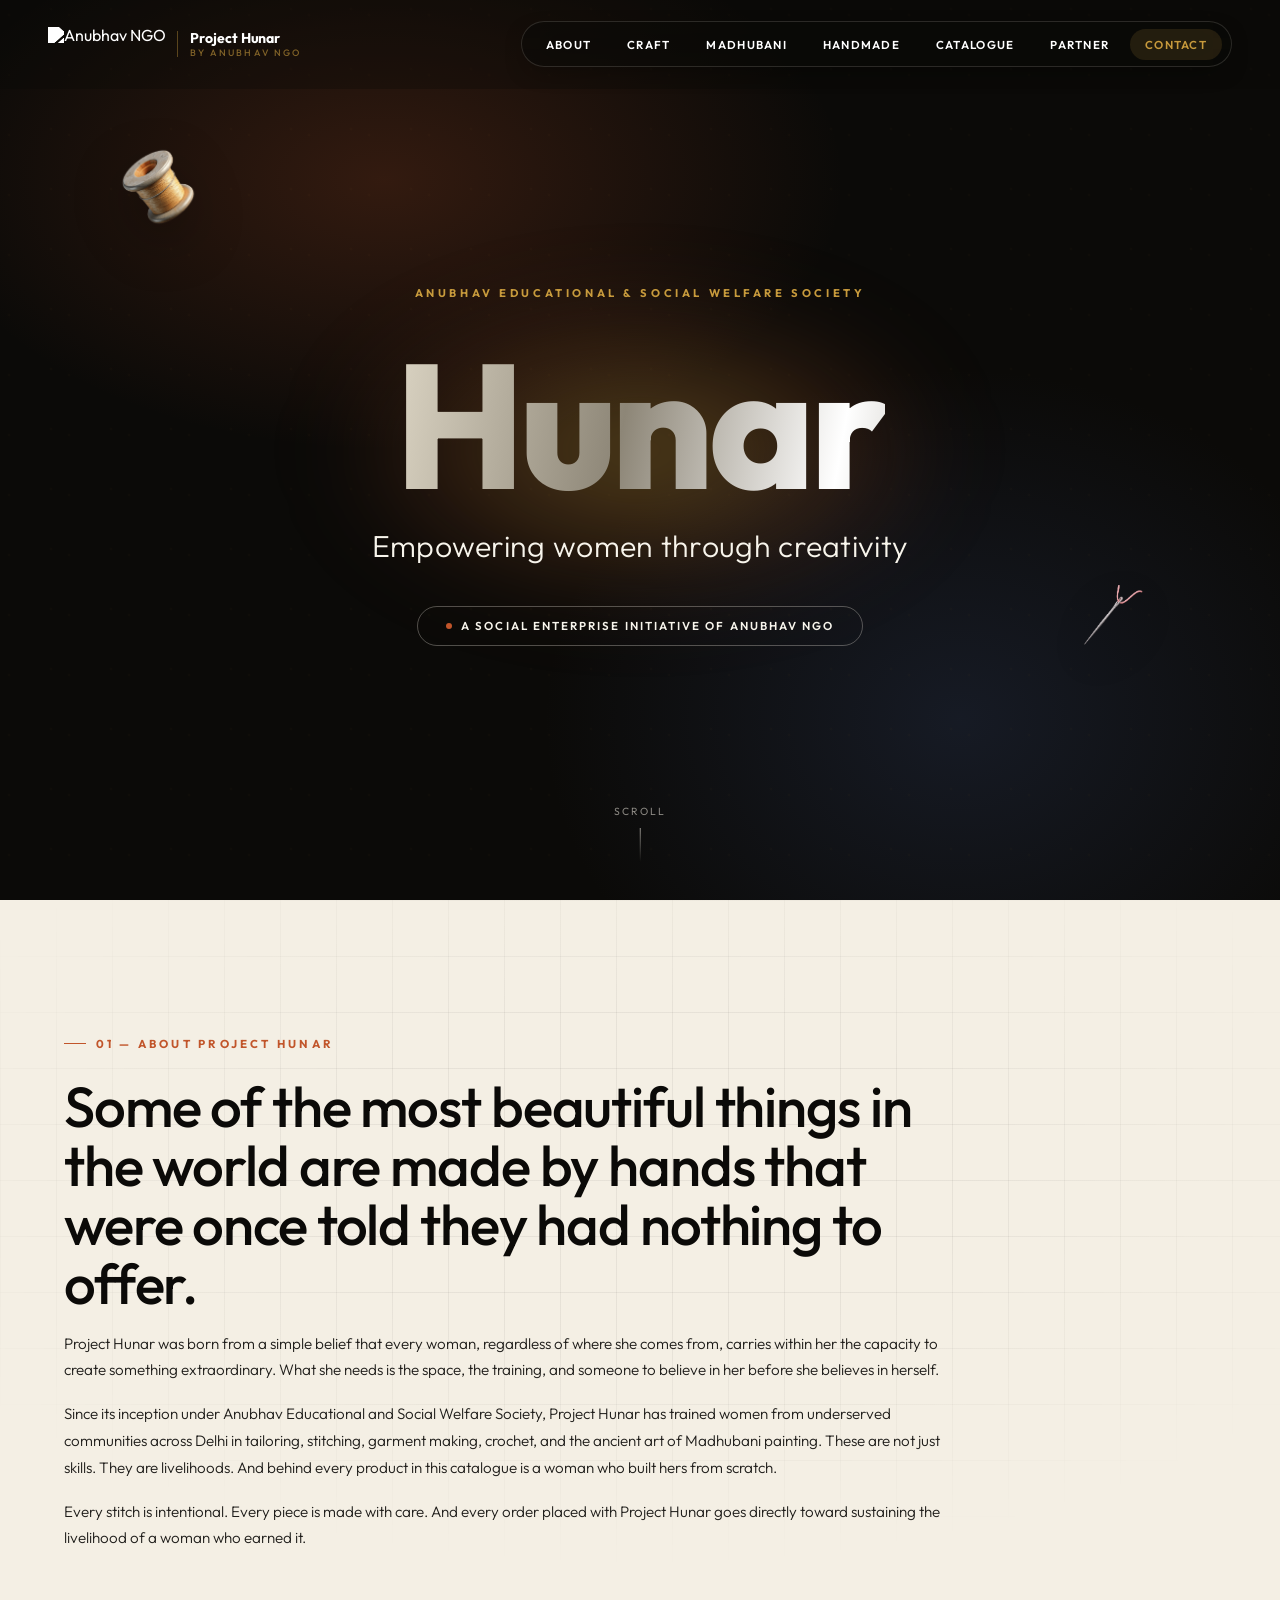
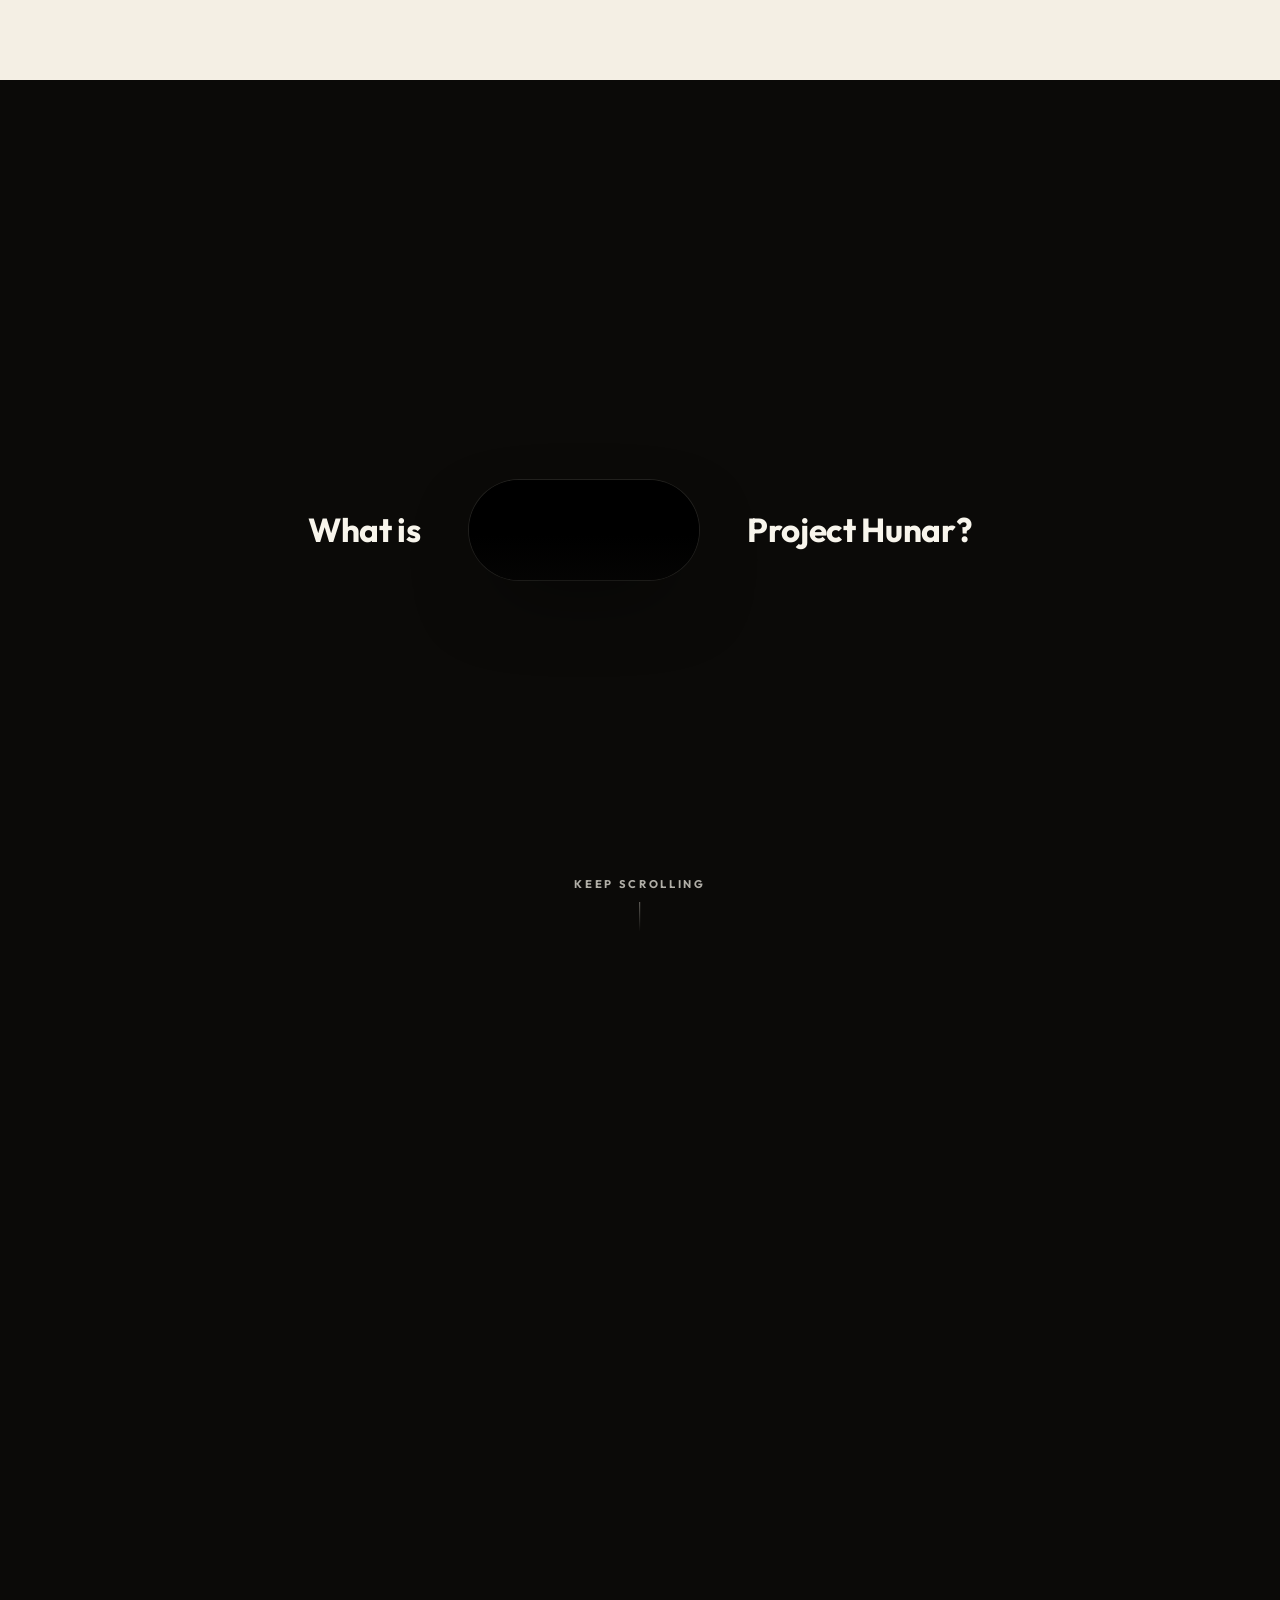
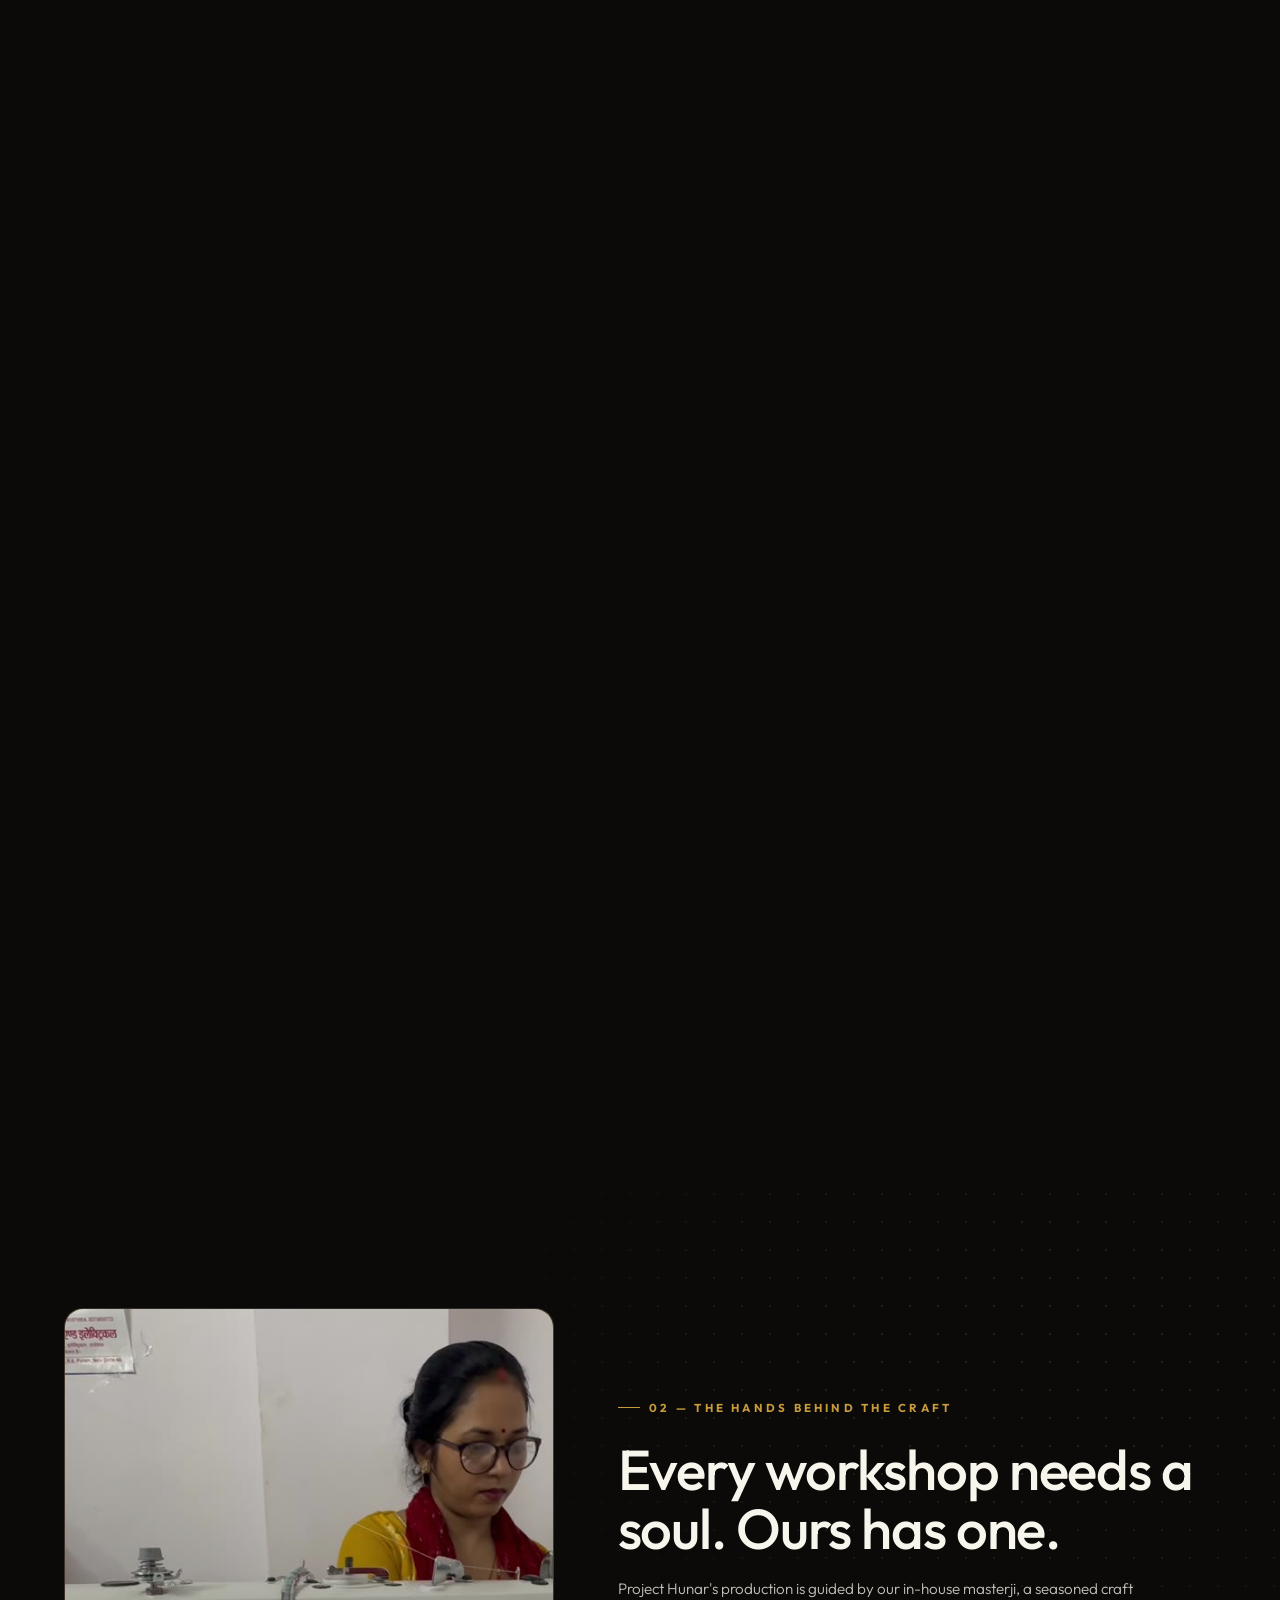
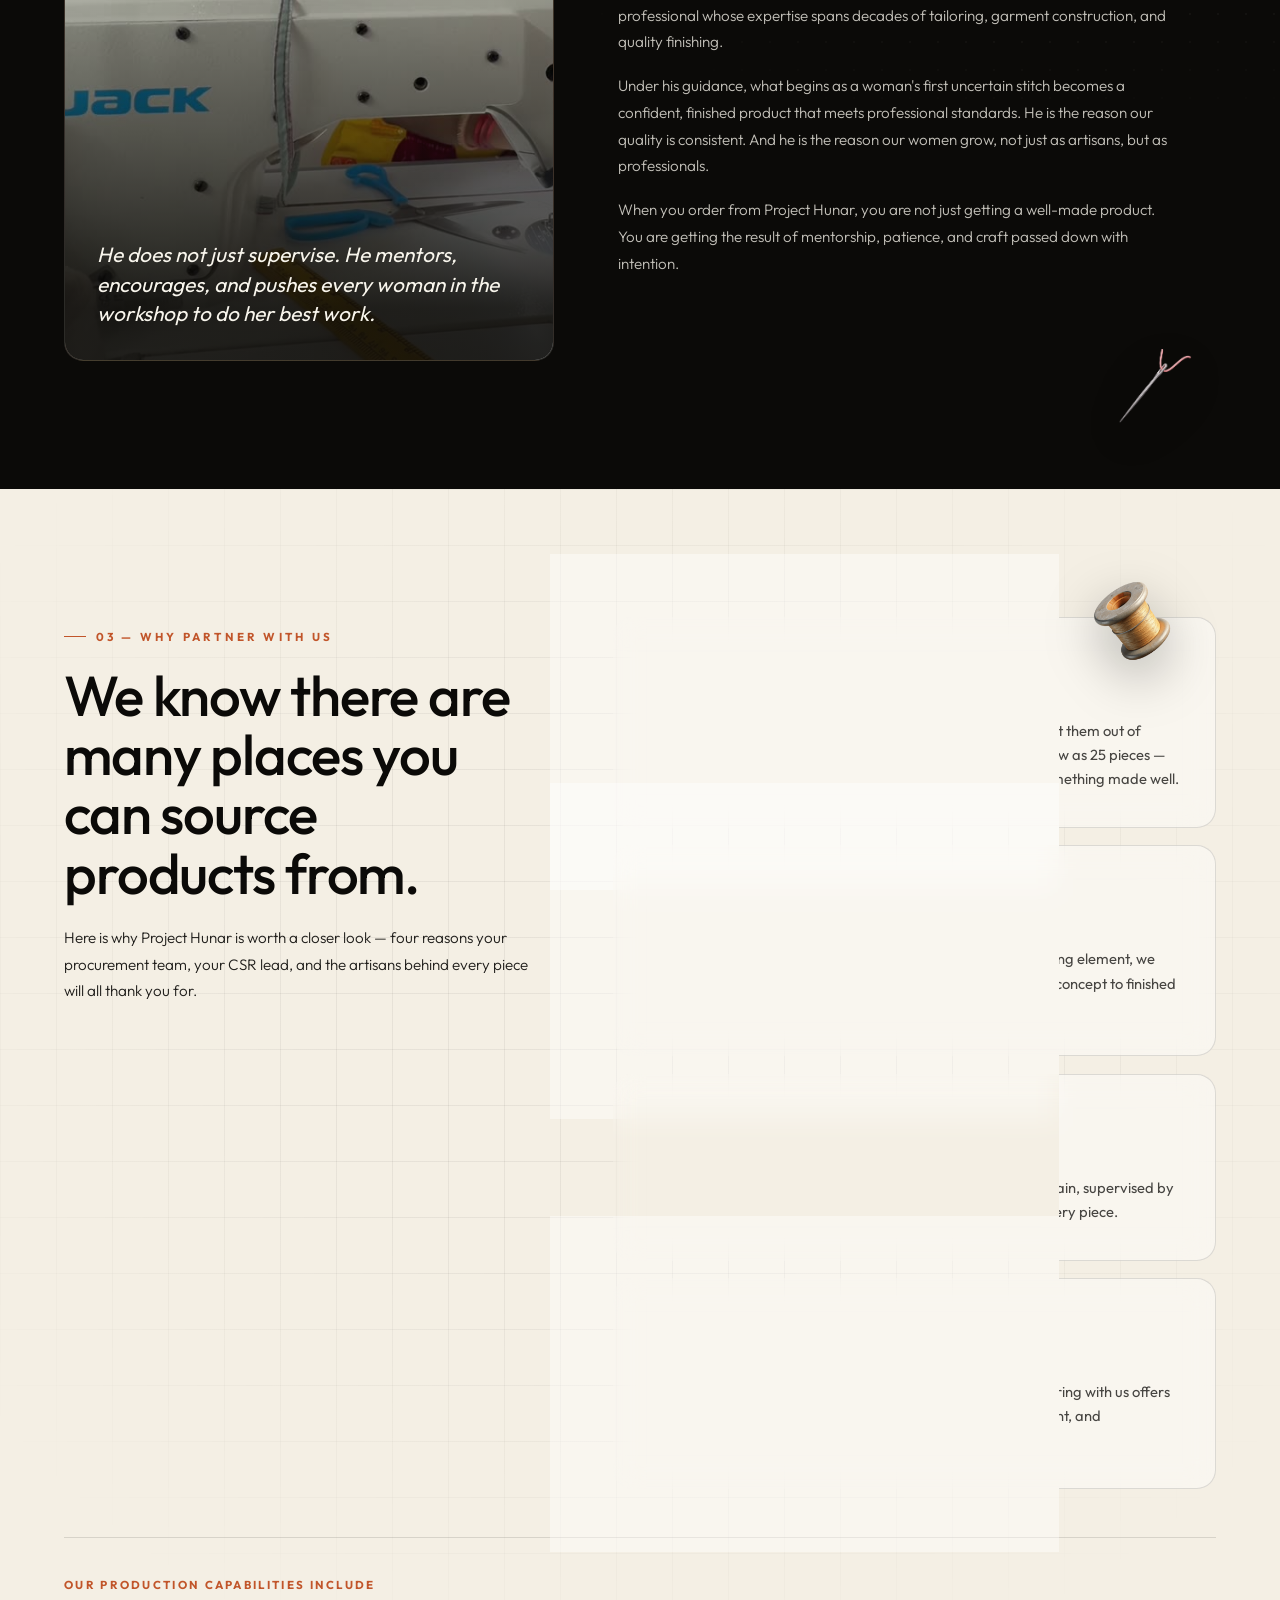
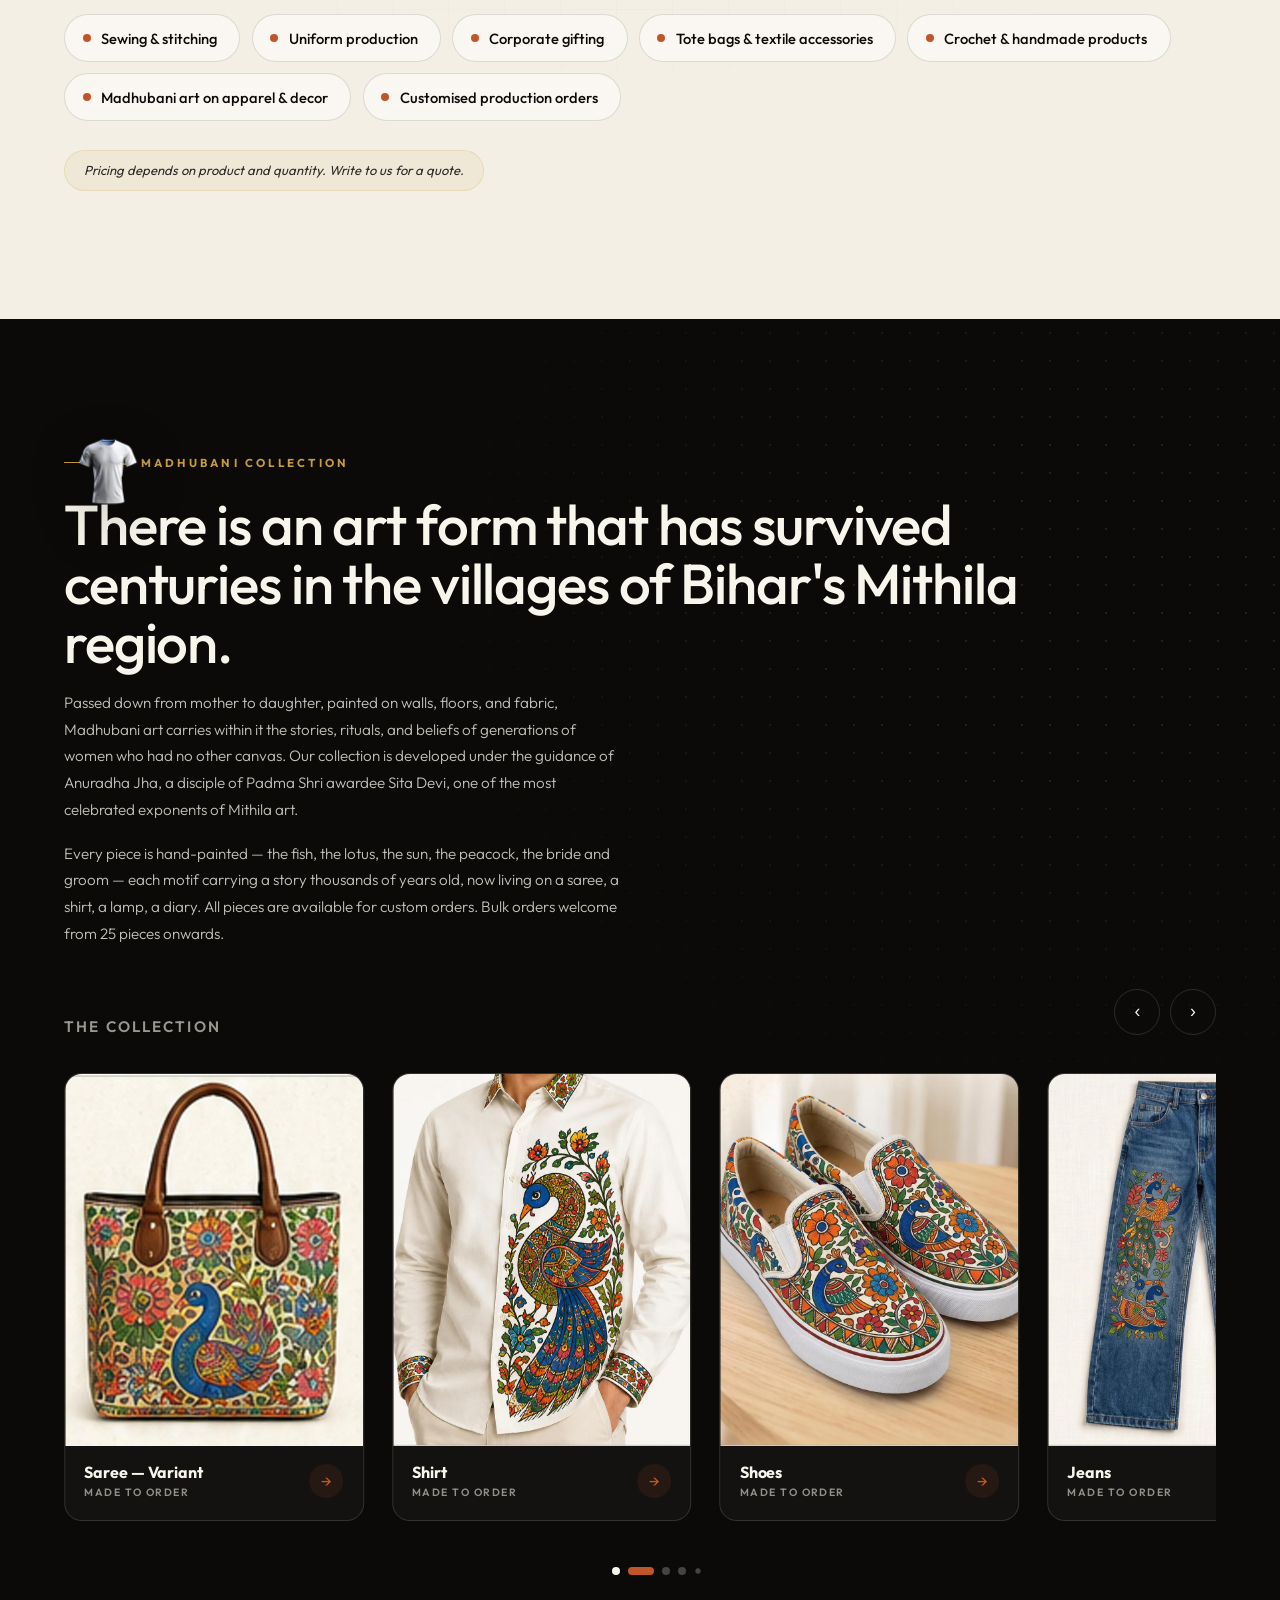
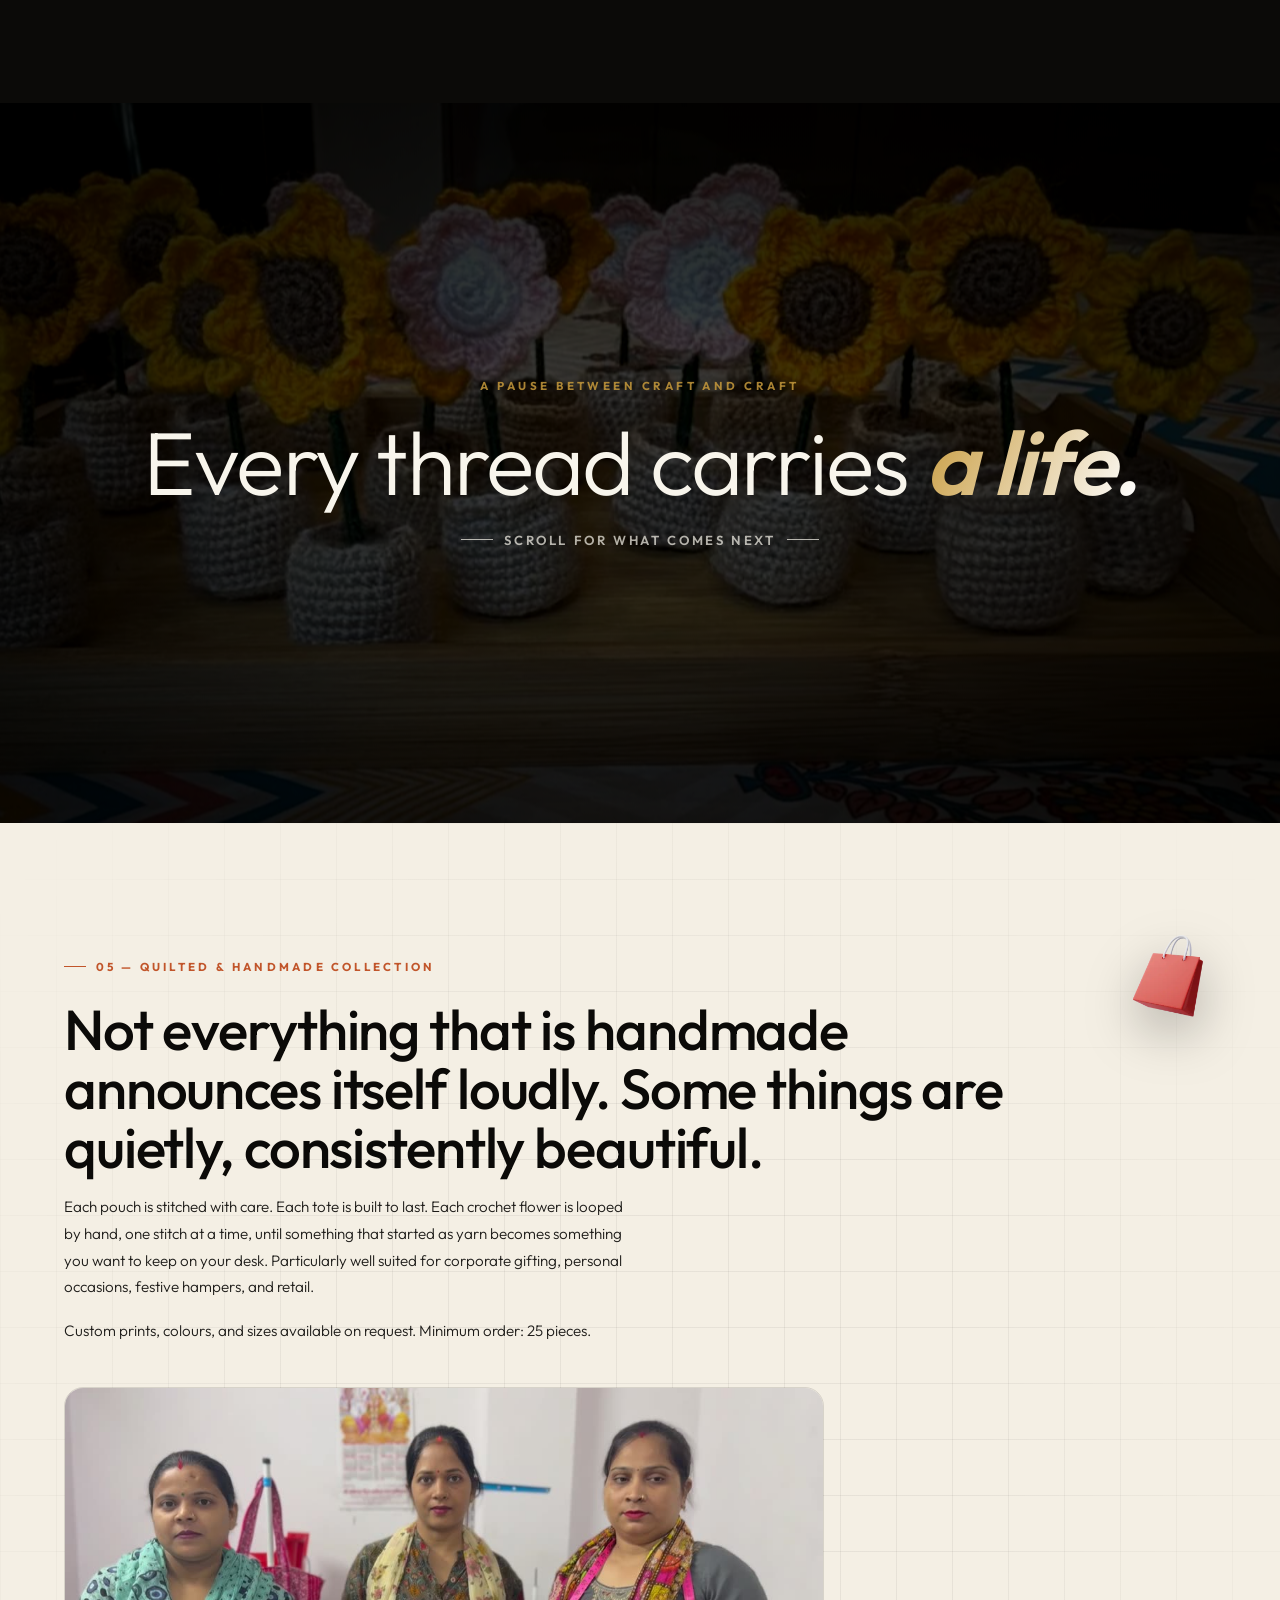
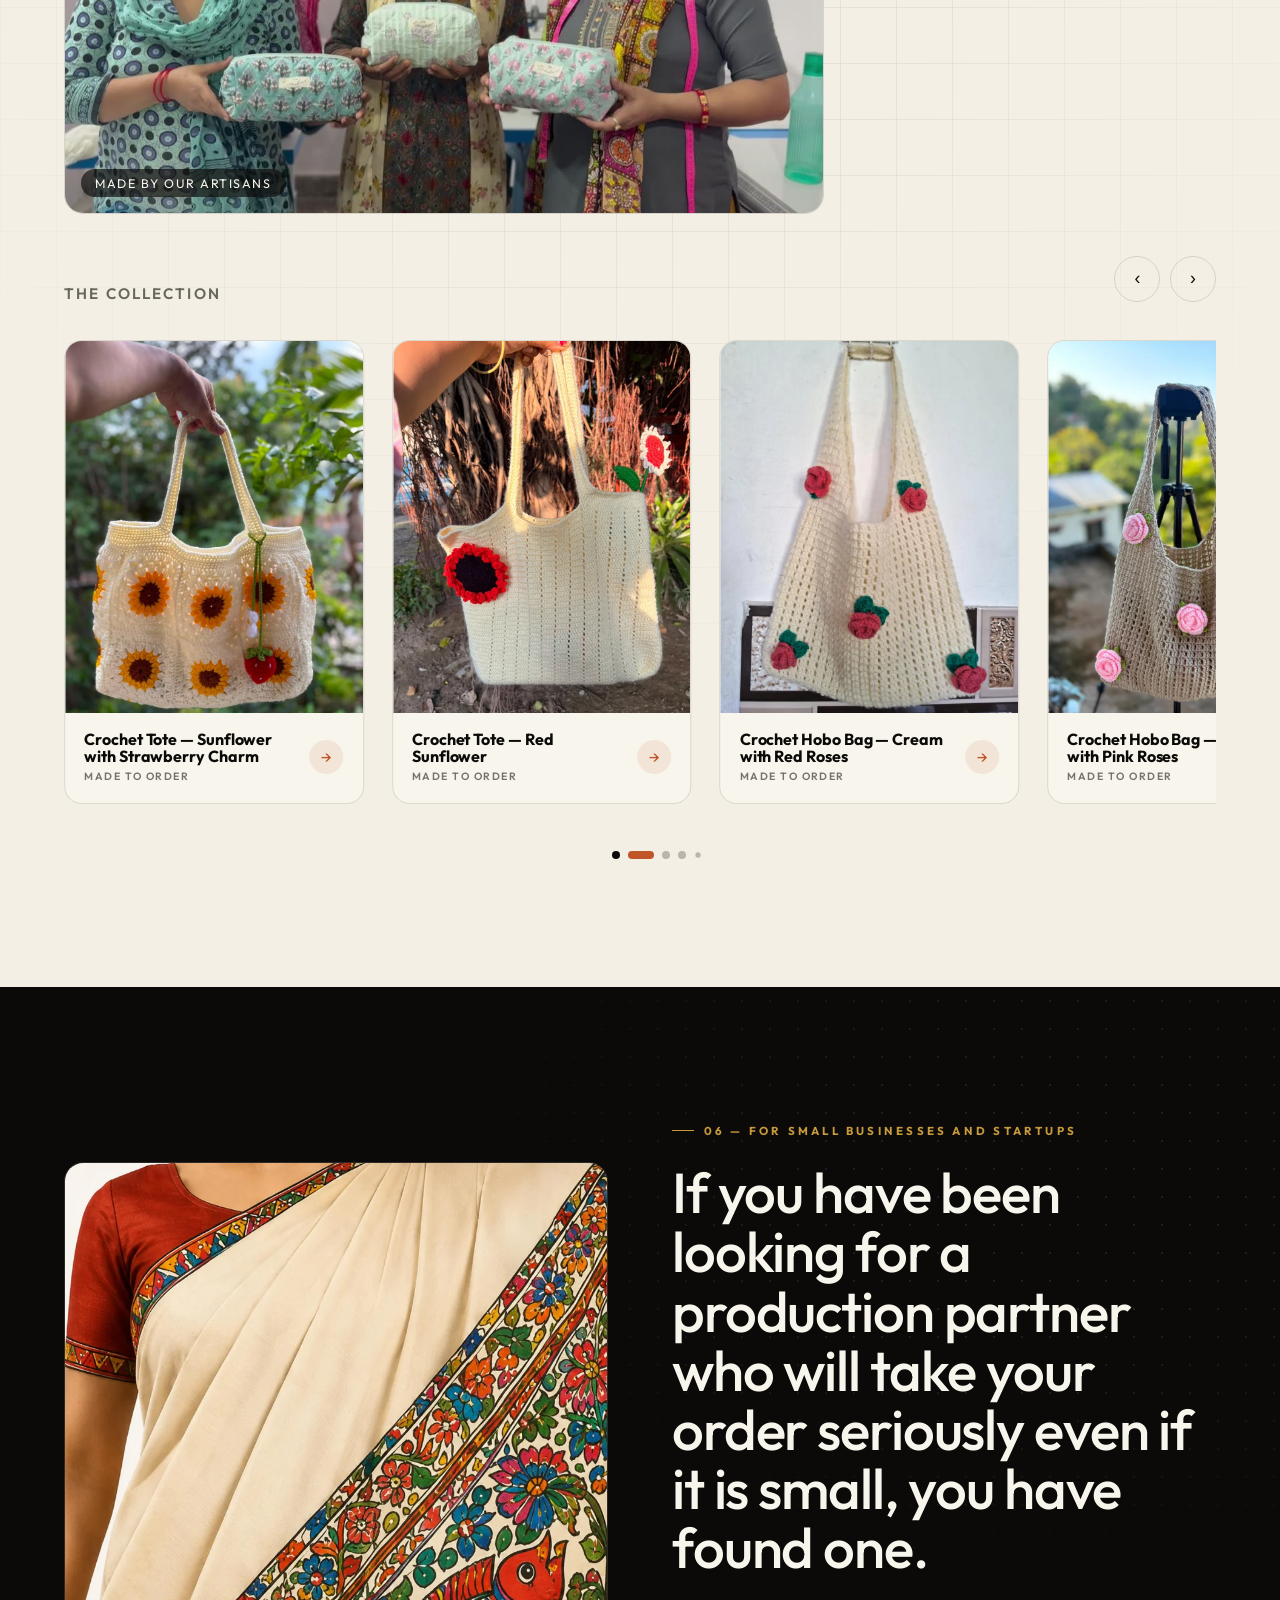
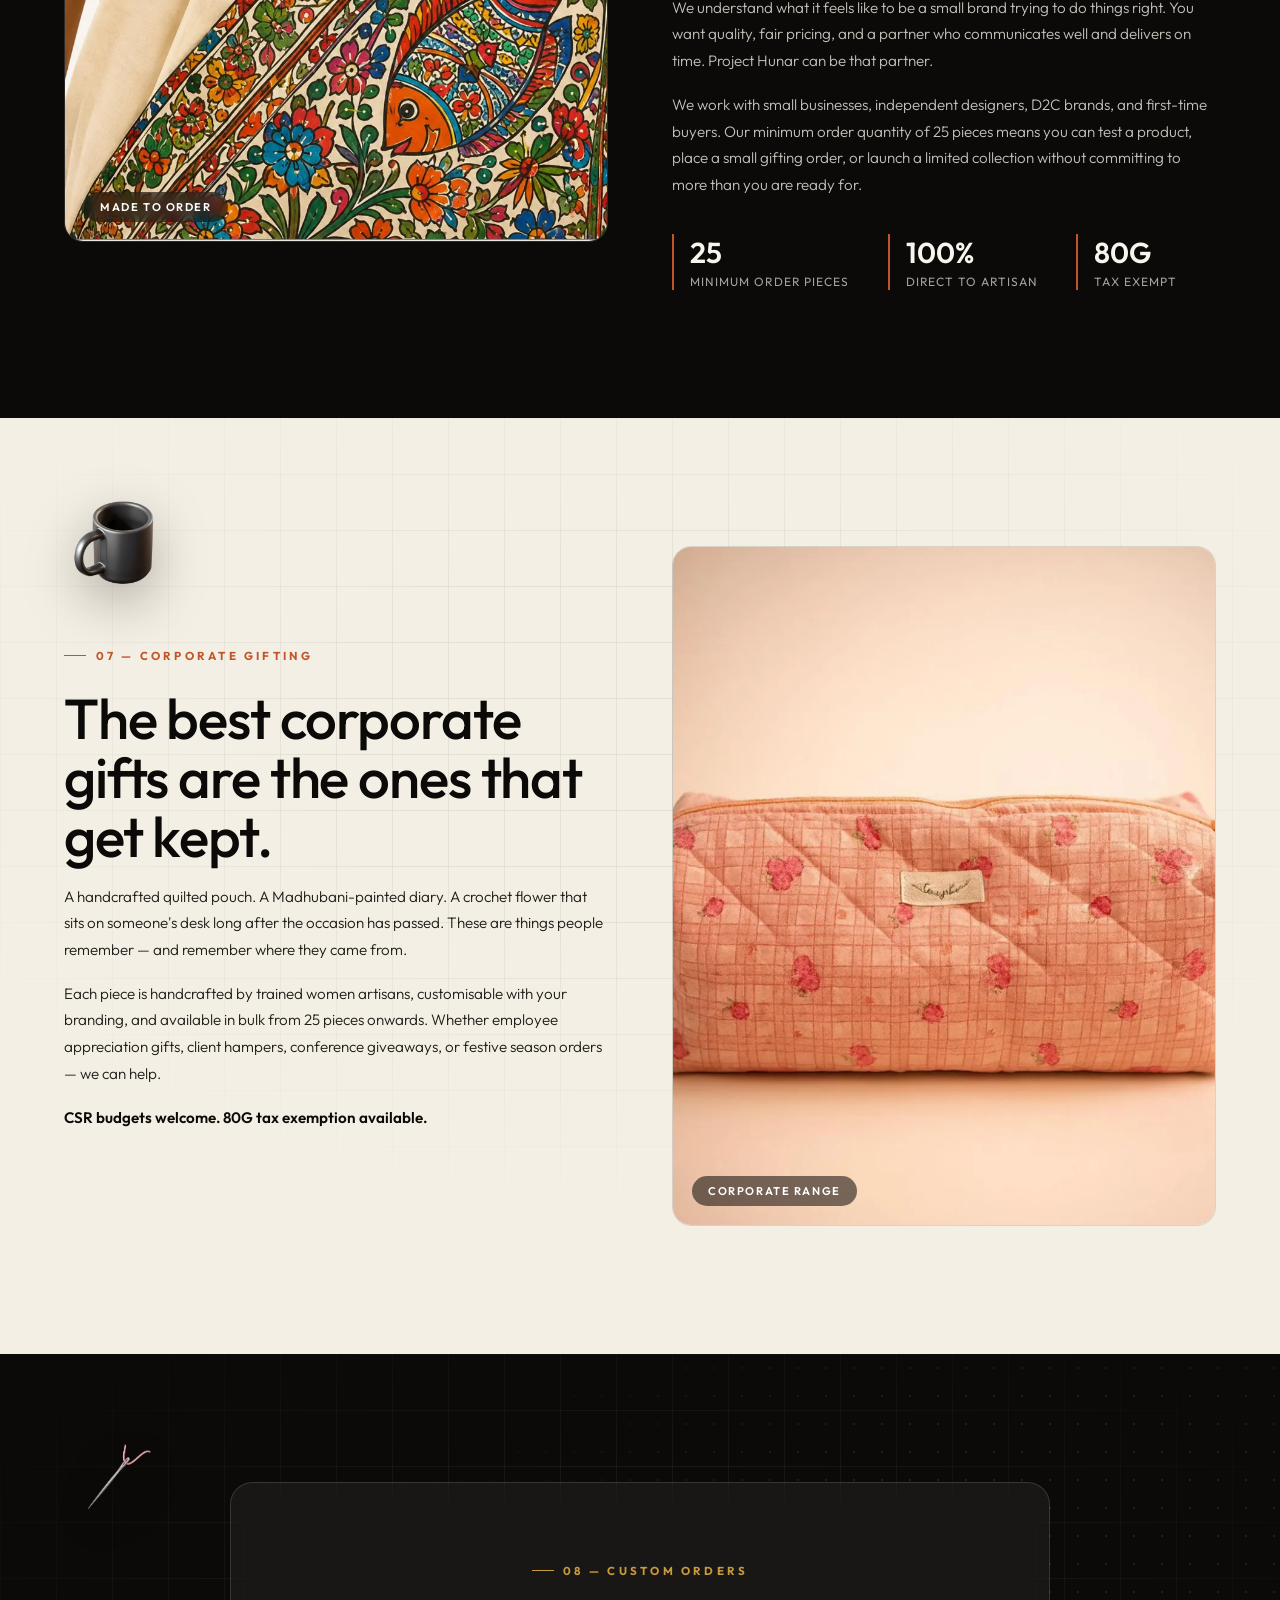
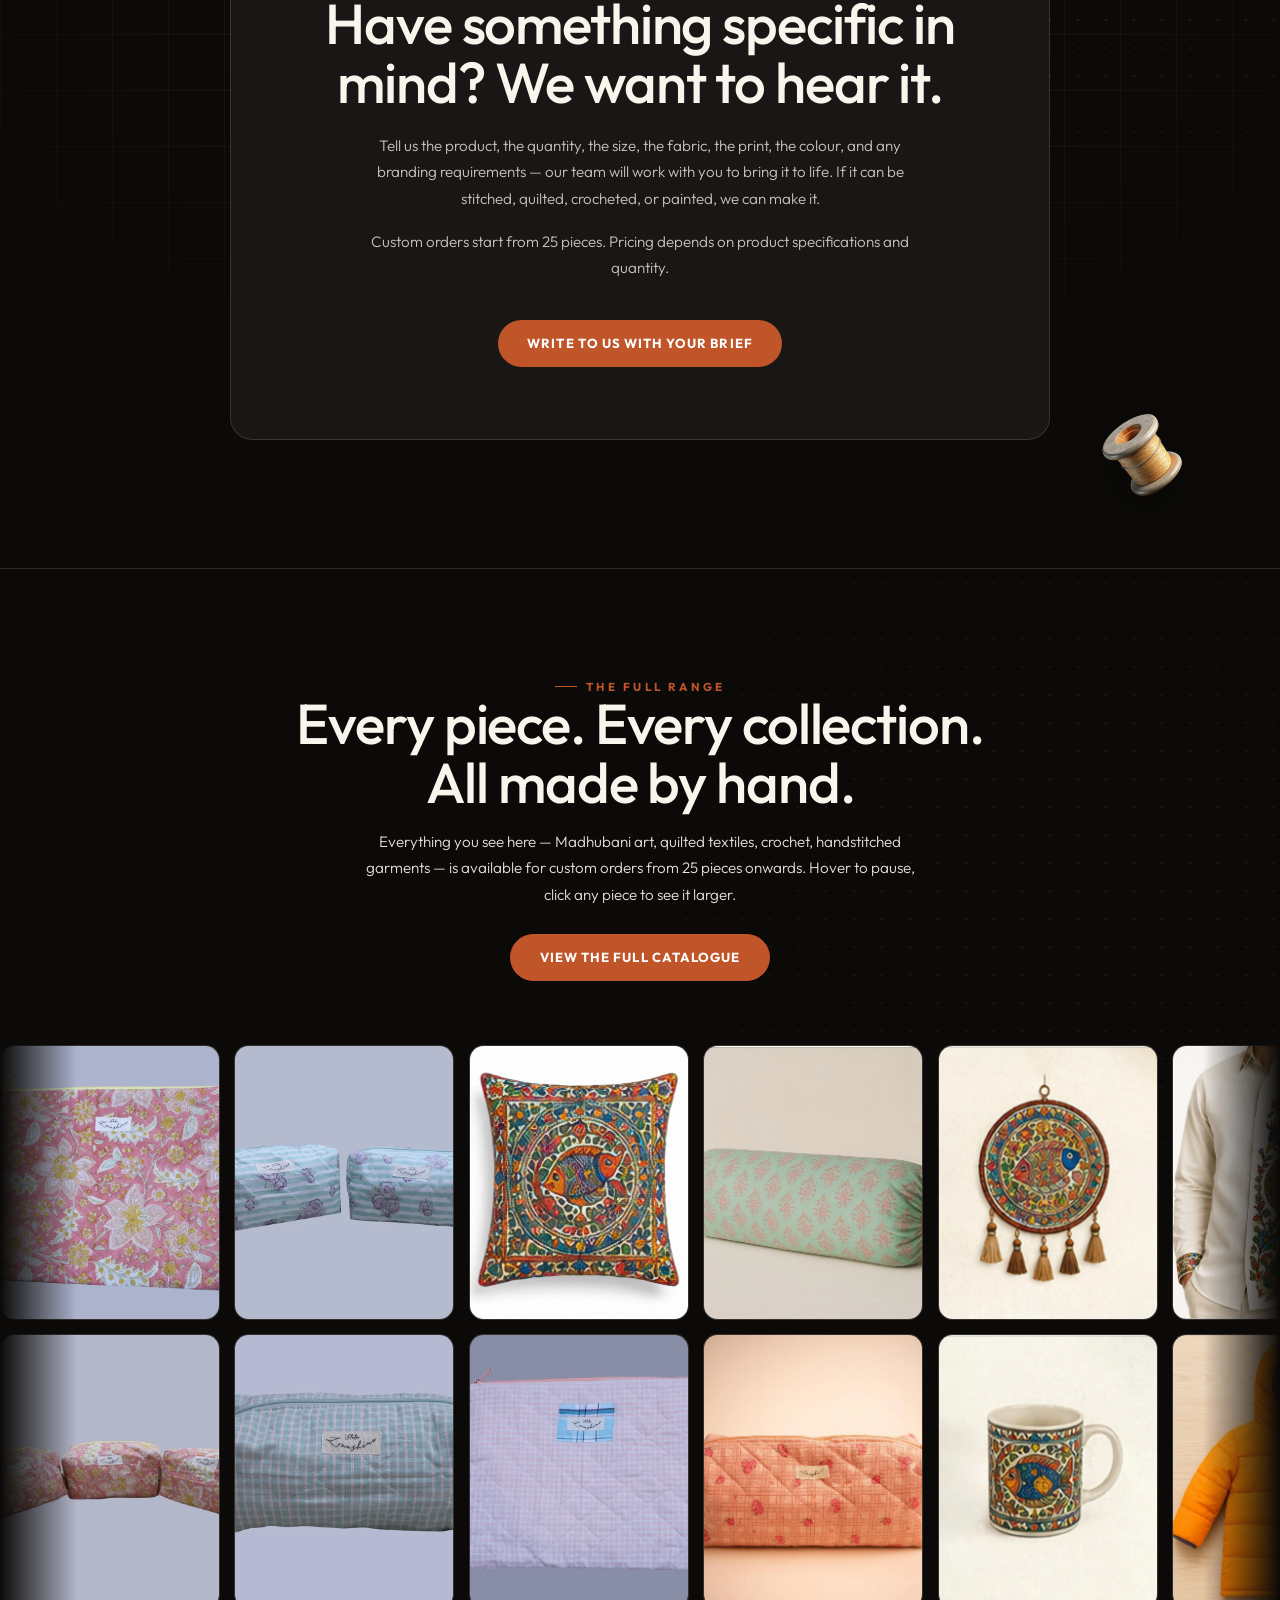
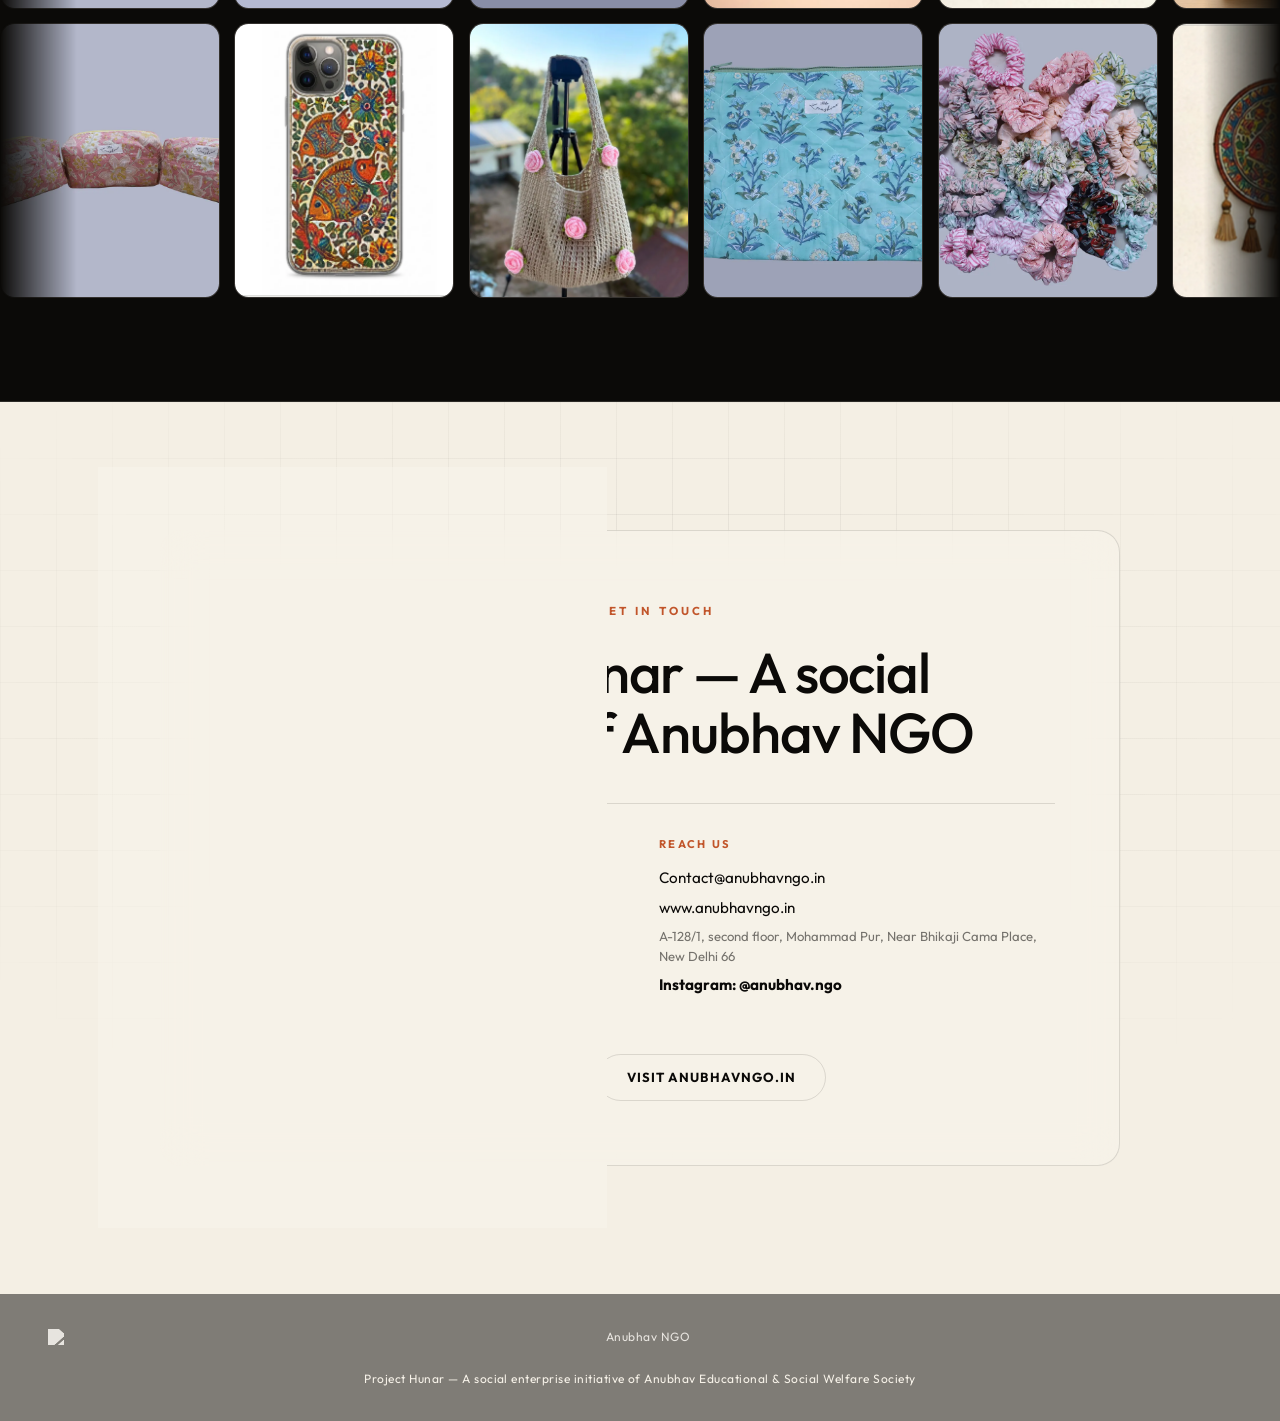
==== commit 58915446: "Restructure site into assets/, add separate catalogue page, optimise images and SEO - Split inline C" ====
--- a/index.html
+++ b/index.html
@@ -1,6 +1,6 @@
 
 <!DOCTYPE html>
-<html lang="en">
+<html lang="en-IN">
 <head>
 <meta charset="UTF-8">
 <meta name="viewport" content="width=device-width, initial-scale=1.0">
@@ -13,21 +13,25 @@
 <link rel="icon" type="image/png" sizes="192x192" href="Images/icons/favicon-192.png">
 <link rel="apple-touch-icon" sizes="180x180" href="Images/icons/apple-touch-icon.png">
 <meta name="author" content="Anubhav NGO">
-<meta name="robots" content="index, follow, max-image-preview:large">
+<meta name="robots" content="index, follow, max-image-preview:large, max-snippet:-1">
 <meta name="theme-color" content="#0b0a08">
+<link rel="canonical" href="https://projecthunar.in/">
 <meta property="og:type" content="website">
+<meta property="og:url" content="https://projecthunar.in/">
+<meta property="og:locale" content="en_IN">
 <meta property="og:site_name" content="Project Hunar by Anubhav NGO">
 <meta property="og:title" content="Project Hunar — A Social Enterprise of Anubhav NGO">
 <meta property="og:description" content="Handmade crafts and Madhubani art by women artisans trained at Anubhav NGO. Bulk and custom orders welcome.">
-<meta property="og:image" content="Images/icons/og-image.png">
+<meta property="og:image" content="https://projecthunar.in/Images/icons/og-image.png">
 <meta property="og:image:width" content="1200">
 <meta property="og:image:height" content="630">
 <meta property="og:image:alt" content="Anubhav Educational &amp; Social Welfare Society logo">
 <meta property="og:see_also" content="https://www.anubhavngo.in">
 <meta name="twitter:card" content="summary_large_image">
+<meta name="twitter:image:alt" content="Project Hunar by Anubhav NGO">
 <meta name="twitter:title" content="Project Hunar — A Social Enterprise of Anubhav NGO">
 <meta name="twitter:description" content="Handmade crafts and Madhubani art by women artisans trained at Anubhav NGO.">
-<meta name="twitter:image" content="Images/icons/og-image.png">
+<meta name="twitter:image" content="https://projecthunar.in/Images/icons/og-image.png">
 <script type="application/ld+json">
 {
   "@context": "https://schema.org",
@@ -41,7 +45,11 @@
       "logo": "https://anubhavngo.in/wp-content/uploads/2025/07/Group-5-scaled.png",
       "email": "contact@anubhavngo.in",
       "telephone": "+91-79827-99527",
-      "sameAs": ["https://www.anubhavngo.in", "https://www.instagram.com/anubhav.ngo"],
+      "sameAs": [
+        "https://www.anubhavngo.in",
+        "https://www.instagram.com/anubhav.ngo",
+        "https://projecthunar.in/"
+      ],
       "address": {
         "@type": "PostalAddress",
         "streetAddress": "A-128/1, Second Floor, Mohammad Pur, Near Bhikaji Cama Place",
@@ -50,18 +58,49 @@
         "addressCountry": "IN"
       },
       "contactPoint": [
-        {"@type": "ContactPoint", "contactType": "coordinator", "name": "Anubhav NGO", "telephone": "+91-79827-99527"},
-        {"@type": "ContactPoint", "contactType": "coordinator", "name": "Sudhir William", "telephone": "+91-96252-20574"},
-        {"@type": "ContactPoint", "contactType": "coordinator", "name": "Sudhir William", "telephone": "+91-95606-44269"}
+        {
+          "@type": "ContactPoint",
+          "contactType": "coordinator",
+          "name": "Anubhav NGO",
+          "telephone": "+91-79827-99527"
+        },
+        {
+          "@type": "ContactPoint",
+          "contactType": "coordinator",
+          "name": "Sudhir William",
+          "telephone": "+91-96252-20574"
+        },
+        {
+          "@type": "ContactPoint",
+          "contactType": "coordinator",
+          "name": "Sudhir William",
+          "telephone": "+91-95606-44269"
+        }
       ]
     },
     {
       "@type": "Organization",
+      "@id": "https://projecthunar.in/#organization",
       "name": "Project Hunar",
-      "description": "A social enterprise initiative of Anubhav NGO training women in tailoring, crochet and Madhubani art.",
-      "parentOrganization": {"@id": "https://www.anubhavngo.in/#organization"},
-      "url": "https://www.anubhavngo.in",
-      "sameAs": ["https://www.anubhavngo.in"]
+      "url": "https://projecthunar.in/",
+      "logo": "https://projecthunar.in/Images/icons/favicon-512.png",
+      "description": "A social enterprise initiative of Anubhav NGO training women from underserved communities in tailoring, crochet and Madhubani art. Handmade products for retail, corporate gifting and custom bulk orders.",
+      "parentOrganization": {
+        "@id": "https://www.anubhavngo.in/#organization"
+      },
+      "email": "contact@anubhavngo.in",
+      "telephone": "+91-79827-99527",
+      "areaServed": "IN"
+    },
+    {
+      "@type": "WebSite",
+      "@id": "https://projecthunar.in/#website",
+      "url": "https://projecthunar.in/",
+      "name": "Project Hunar",
+      "inLanguage": "en-IN",
+      "publisher": {
+        "@id": "https://projecthunar.in/#organization"
+      }
     }
   ]
 }
@@ -72,979 +111,7 @@
 <link rel="stylesheet" href="https://cdn.jsdelivr.net/npm/swiper@11/swiper-bundle.min.css">
 <script src="https://cdn.jsdelivr.net/npm/swiper@11/swiper-bundle.min.js" defer></script>
 <script src="https://cdn.jsdelivr.net/gh/darkroomengineering/lenis@1.1.14/dist/lenis.min.js" defer></script>
-<style>
-  :root{
-    --ink:#0b0a08;
-    --paper:#f4efe4;
-    --paper-dim:#e9e1d0;
-    --clay:#c1552a;
-    --indigo:#33456e;
-    --gold:#c79a3c;
-    --cream:#f8f5ec;
-    --line-dark:rgba(244,239,228,0.14);
-    --line-light:rgba(11,10,8,0.12);
-    --ease:cubic-bezier(.16,1,.3,1);
-  }
-  *{margin:0;padding:0;box-sizing:border-box;}
-  html{scroll-behavior:auto;} /* Lenis owns scroll — see JS init */
-  html.lenis, html.lenis body { height: auto; }
-  .lenis.lenis-smooth { scroll-behavior: auto !important; }
-  .lenis.lenis-smooth [data-lenis-prevent] { overscroll-behavior: contain; }
-  .lenis.lenis-stopped { overflow: hidden; }
-  body{
-    font-family:'Outfit',sans-serif;
-    background:var(--paper);
-    color:var(--ink);
-    overflow-x:hidden;
-    font-weight:400;
-  }
-  ::selection{background:var(--clay);color:var(--cream);}
-  img{display:block;max-width:100%;}
-  h1,h2,h3,h4{
-    font-family:'Outfit',sans-serif;
-    font-weight:600;
-    letter-spacing:-0.02em;
-    line-height:1.05;
-  }
-  a{color:inherit;}
-  .wrap{max-width:1280px;margin:0 auto;padding:0 clamp(1.5rem,5vw,4rem);position:relative;z-index:1;}
-
-  /* ============ NAV ============ */
-  .nav{
-    position:fixed;top:0;left:0;width:100%;z-index:500;
-    display:flex;align-items:center;justify-content:space-between;
-    padding:1.3rem clamp(1.5rem,5vw,3rem);
-    background:rgba(11,10,8,.32);
-    backdrop-filter:blur(0px);-webkit-backdrop-filter:blur(0px);
-    border-bottom:1px solid rgba(244,239,228,0);
-    transition:padding .4s var(--ease), background .4s var(--ease), backdrop-filter .4s var(--ease), border-color .4s var(--ease);
-  }
-  .nav.scrolled{
-    padding:0.8rem clamp(1.5rem,5vw,3rem);
-    background:rgba(11,10,8,.72);
-    backdrop-filter:blur(16px);-webkit-backdrop-filter:blur(16px);
-    border-bottom:1px solid rgba(244,239,228,.1);
-  }
-  .nav-brand{
-    display:flex;align-items:center;gap:.7rem;text-decoration:none;color:#fff;line-height:1;
-    transition:opacity .3s var(--ease);
-  }
-  .nav-brand:hover{opacity:.85;}
-  .nav-brand-img{
-    display:flex;align-items:center;position:relative;
-  }
-  .nav-brand-img img{
-    height:34px;width:auto;filter:brightness(0) invert(1);display:block;
-    transition:filter .35s var(--ease);
-  }
-  .nav-brand-img::after{
-    content:'';position:absolute;inset:-4px;border-radius:50%;
-    background:radial-gradient(circle at center, rgba(199,154,60,.32), transparent 70%);
-    filter:blur(6px);opacity:0;z-index:-1;
-    transition:opacity .4s var(--ease);
-  }
-  .nav-brand:hover .nav-brand-img::after{opacity:1;}
-  .nav-brand-text{
-    display:flex;flex-direction:column;gap:.2rem;
-    padding-left:.75rem;border-left:1px solid rgba(199,154,60,.4);
-  }
-  .nav-brand-text b{
-    font-family:'Outfit',sans-serif;font-size:.88rem;font-weight:700;
-    letter-spacing:-.005em;color:#fff;
-  }
-  .nav-brand-text span{
-    font-family:'Outfit',sans-serif;font-size:.58rem;font-weight:500;
-    letter-spacing:.22em;text-transform:uppercase;opacity:.6;color:var(--gold);
-  }
-
-  .nav-pill{
-    display:flex;align-items:center;gap:.35rem;list-style:none;
-    padding:.42rem .55rem;
-    background:rgba(11,10,8,.42);
-    border:1px solid rgba(244,239,228,.14);
-    border-radius:100px;
-    backdrop-filter:blur(20px);-webkit-backdrop-filter:blur(20px);
-    box-shadow:0 8px 26px -12px rgba(0,0,0,.5);
-  }
-  .nav.scrolled .nav-pill{
-    background:rgba(11,10,8,.58);
-    border-color:rgba(244,239,228,.18);
-  }
-  .nav-pill a{
-    color:#fff;font-size:.72rem;text-transform:uppercase;letter-spacing:.11em;
-    text-decoration:none;font-weight:600;
-    padding:.5rem .95rem;border-radius:100px;position:relative;
-    transition:color .3s var(--ease), background .3s var(--ease);
-  }
-  .nav-pill a:hover{color:var(--gold);background:rgba(244,239,228,.06);}
-  .nav-pill a.active{color:var(--gold);background:rgba(199,154,60,.14);}
-
-  .nav-toggle{
-    display:none;background:rgba(11,10,8,.42);
-    border:1px solid rgba(244,239,228,.14);color:#fff;
-    width:44px;height:44px;border-radius:50%;cursor:pointer;
-    align-items:center;justify-content:center;padding:0;
-    backdrop-filter:blur(20px);-webkit-backdrop-filter:blur(20px);
-    transition:background .3s var(--ease);
-  }
-  .nav-toggle:hover{background:rgba(11,10,8,.62);}
-  .nav-toggle svg{width:20px;height:20px;stroke:#fff;stroke-width:2;fill:none;}
-
-  /* ============ HERO ============ */
-  .hero{
-    min-height:100vh;position:relative;display:flex;flex-direction:column;
-    justify-content:center;align-items:center;text-align:center;
-    background:var(--ink);color:var(--cream);overflow:hidden;
-    padding:6rem 1.5rem 4rem;
-  }
-  .hero::before{
-    content:'';position:absolute;inset:0;
-    background:
-      radial-gradient(ellipse 60% 50% at 30% 20%, rgba(193,85,42,0.22), transparent 60%),
-      radial-gradient(ellipse 50% 60% at 75% 80%, rgba(51,69,110,0.28), transparent 65%);
-    z-index:0;
-  }
-  .hero-motif{
-    position:absolute;inset:0;z-index:0;opacity:.5;
-    background-image:
-      radial-gradient(circle at 15% 25%, rgba(199,154,60,0.08) 0, transparent 2px),
-      radial-gradient(circle at 85% 15%, rgba(199,154,60,0.08) 0, transparent 2px);
-    background-size:60px 60px;
-  }
-  .hero-tag{
-    position:relative;z-index:2;
-    font-size:.7rem;text-transform:uppercase;letter-spacing:.32em;
-    color:var(--gold);font-weight:700;margin-bottom:2rem;
-  }
-  .hero h1{
-    position:relative;z-index:2;
-    font-size:clamp(4.5rem,14vw,11rem);
-    font-weight:800;
-    letter-spacing:-0.03em;
-    background:linear-gradient(100deg, #dcd5c4 0%, #8d8677 22%, #fff 42%, #8d8677 62%, #dcd5c4 100%);
-    background-size:220% 100%;
-    -webkit-background-clip:text;-webkit-text-fill-color:transparent;background-clip:text;
-    opacity:0;
-    animation:heroTitleIn 1.1s var(--ease) forwards, heroShimmer 7s linear 1.2s infinite;
-  }
-  .hero-title-glow{
-    position:absolute;z-index:1;left:50%;top:50%;
-    width:64%;aspect-ratio:2/1;transform:translate(-50%,-50%);
-    background:radial-gradient(ellipse closest-side, rgba(199,154,60,.4), rgba(193,85,42,.14) 55%, transparent 75%);
-    filter:blur(46px);pointer-events:none;
-    animation:glowPulse 4.5s ease-in-out infinite;
-  }
-  @keyframes heroTitleIn{
-    from{opacity:0;transform:translateY(34px) scale(.96);}
-    to{opacity:1;transform:translateY(0) scale(1);}
-  }
-  @keyframes heroShimmer{
-    0%{background-position:220% 50%;}
-    100%{background-position:-40% 50%;}
-  }
-  @keyframes glowPulse{
-    0%,100%{opacity:.55;transform:translate(-50%,-50%) scale(1);}
-    50%{opacity:.95;transform:translate(-50%,-50%) scale(1.14);}
-  }
-  @media (prefers-reduced-motion:reduce){
-    .hero h1{opacity:1;animation:none;}
-    .hero-title-glow{animation:none;opacity:.6;}
-  }
-  .hero-sub{
-    position:relative;z-index:2;
-    font-family:'Outfit',sans-serif;font-weight:300;letter-spacing:.01em;
-    font-size:clamp(1.2rem,2.4vw,1.9rem);margin-top:.6rem;color:var(--cream);
-  }
-  .hero-pill{
-    position:relative;z-index:2;margin-top:2.6rem;
-    padding:.7rem 1.7rem;border:1px solid rgba(244,239,228,.3);border-radius:50px;
-    font-size:.72rem;text-transform:uppercase;letter-spacing:.18em;font-weight:600;
-    display:inline-flex;align-items:center;gap:.6rem;
-  }
-  .hero-pill::before{content:'';width:6px;height:6px;border-radius:50%;background:var(--clay);}
-  .scroll-cue{
-    position:absolute;bottom:2.4rem;left:50%;transform:translateX(-50%);
-    z-index:2;display:flex;flex-direction:column;align-items:center;gap:.6rem;
-    color:rgba(244,239,228,.55);font-size:.65rem;letter-spacing:.2em;text-transform:uppercase;
-  }
-  .scroll-cue-line{width:1px;height:34px;background:linear-gradient(to bottom, rgba(244,239,228,.6), transparent);animation:scrollpulse 2s infinite;}
-  @keyframes scrollpulse{0%{transform:scaleY(0);transform-origin:top;}50%{transform:scaleY(1);transform-origin:top;}51%{transform-origin:bottom;}100%{transform:scaleY(0);transform-origin:bottom;}}
-
-  /* ============ SECTION SHELL ============ */
-  section{position:relative;padding:clamp(5rem,10vw,9rem) 0;}
-  .dark{background:var(--ink);color:var(--cream);}
-  .light{background:var(--paper);color:var(--ink);}
-  .dim{background:var(--paper-dim);color:var(--ink);}
-
-  .eyebrow{
-    display:inline-flex;align-items:center;gap:.6rem;
-    font-size:.72rem;text-transform:uppercase;letter-spacing:.28em;font-weight:700;
-    color:var(--clay);margin-bottom:1.6rem;
-  }
-  .dark .eyebrow{color:var(--gold);}
-  .eyebrow::before{content:'';width:22px;height:1px;background:currentColor;}
-
-  h2.headline{font-size:clamp(2.1rem,4.4vw,3.6rem);max-width:18ch;font-weight:500;}
-  p.lede{font-size:clamp(1rem,1.3vw,1.2rem);line-height:1.65;max-width:56ch;font-weight:400;}
-  p.body-text{font-size:clamp(.95rem,1.05vw,1.05rem);line-height:1.75;max-width:56ch;font-weight:300;opacity:.92;margin-top:1.1rem;}
-  .dark p.body-text{opacity:.78;}
-
-  .reveal{opacity:0;transform:translateY(36px);transition:opacity 1s var(--ease), transform 1s var(--ease);}
-  .reveal.visible{opacity:1;transform:translateY(0);}
-
-  /* ============ ABOUT (full-width text) ============ */
-  .about-full{max-width:900px;}
-  .about-full p.body-text{max-width:none;}
-
-  /* ============ WHAT IS HUNAR — SEE OUR CRAFT PILL-TO-BANNER ============ */
-  .stage-intro{max-width:720px;margin:0 auto;text-align:center;padding:0 clamp(1.5rem,5vw,4rem) 1rem;}
-  .stage-intro p.body-text{margin:1.1rem auto 0;}
-
-  .process-stage{
-    position:relative;
-    height:300vh;
-    background:var(--ink);
-  }
-  .process-stage-inner{
-    position:sticky;top:0;height:100vh;width:100%;
-    display:flex;align-items:center;justify-content:center;
-    overflow:hidden;
-  }
-  .process-row{
-    position:relative;width:100%;height:100%;
-    display:flex;align-items:center;justify-content:center;
-    gap:clamp(1rem,4vw,3rem);
-    padding:0 clamp(1rem,4vw,3rem);
-  }
-  .process-label{
-    position:relative;z-index:2;flex-shrink:0;
-    font-family:'Outfit',sans-serif;font-weight:700;color:var(--cream);
-    font-size:clamp(1.05rem,2.6vw,2.1rem);letter-spacing:-.01em;white-space:nowrap;
-    transition:opacity .2s linear;
-    will-change:transform,opacity;
-  }
-  .process-pill{
-    position:relative;flex-shrink:0;overflow:hidden;
-    width:230px;height:100px;border-radius:100px;
-    box-shadow:0 30px 80px -28px rgba(0,0,0,.65), 0 0 0 1px rgba(244,239,228,.1);
-    will-change:width,height,border-radius;
-  }
-  .process-pill video{
-    position:absolute;inset:0;width:100%;height:100%;object-fit:cover;display:block;background:#000;
-  }
-  .sound-btn{
-    position:absolute;top:1rem;left:1rem;z-index:3;
-    padding:.55rem 1.05rem;border-radius:99px;border:1px solid rgba(244,239,228,.35);
-    background:rgba(11,10,8,.7);color:var(--cream);font:600 .85rem 'Outfit',sans-serif;letter-spacing:.04em;
-    cursor:pointer;opacity:0;pointer-events:none;transition:opacity .3s,background .2s;
-    backdrop-filter:blur(6px);
-  }
-  .sound-btn.show{opacity:1;pointer-events:auto;}
-  .sound-btn:hover{background:var(--clay);}
-  .process-pill::after{
-    content:'';position:absolute;inset:0;pointer-events:none;
-    background:linear-gradient(180deg, rgba(11,10,8,0) 55%, rgba(11,10,8,.4) 100%);
-  }
-  .process-hint{
-    position:absolute;left:50%;bottom:3rem;transform:translateX(-50%);z-index:2;
-    color:var(--cream);font-size:.7rem;letter-spacing:.24em;text-transform:uppercase;
-    font-weight:700;display:flex;flex-direction:column;align-items:center;gap:.7rem;
-    transition:opacity .4s var(--ease);pointer-events:none;
-  }
-  .process-hint .scroll-cue-line{width:1px;height:30px;background:linear-gradient(to bottom, rgba(244,239,228,.6), transparent);animation:scrollpulse 2s infinite;}
-
-
-  /* ============ MASTERJI / QUOTE PANEL ============ */
-  .quote-panel{
-    display:grid;grid-template-columns:0.9fr 1.1fr;gap:clamp(2rem,5vw,5rem);align-items:center;
-  }
-  .quote-visual{
-    position:relative;aspect-ratio:3/4;border-radius:1.2rem;overflow:hidden;
-    background:
-      linear-gradient(160deg, rgba(199,154,60,.16), rgba(193,85,42,.1) 55%, transparent 90%),
-      var(--ink);
-    border:1px solid var(--line-dark);
-    display:flex;align-items:flex-end;padding:2rem;
-  }
-  .quote-visual .big-mark{
-    font-family:'Outfit',sans-serif;font-size:8rem;line-height:1;color:rgba(244,239,228,.12);
-    position:absolute;top:1rem;left:1.4rem;
-  }
-  .quote-visual .process-video{
-    position:absolute;inset:0;width:100%;height:100%;object-fit:cover;object-position:32% 50%;z-index:0;
-  }
-  .quote-visual.has-video::after{
-    content:'';position:absolute;inset:0;z-index:1;
-    background:linear-gradient(to top, rgba(11,10,8,.88) 8%, rgba(11,10,8,.15) 60%, transparent);
-  }
-  .quote-visual.has-video .big-mark{z-index:2;}
-  .loop-card{
-    position:relative;margin:0 0 2.6rem;border-radius:1.2rem;overflow:hidden;
-    max-width:760px;aspect-ratio:16/9;border:1px solid var(--line-light);
-  }
-  .loop-card video{width:100%;height:100%;object-fit:cover;display:block;}
-  .loop-card figcaption{
-    position:absolute;left:1rem;bottom:1rem;padding:.4rem .9rem;border-radius:99px;
-    background:rgba(11,10,8,.65);color:var(--cream);font-size:.78rem;letter-spacing:.12em;text-transform:uppercase;
-  }
-  .quote-visual p{
-    font-family:'Outfit',sans-serif;font-style:italic;font-size:1.3rem;line-height:1.4;color:var(--cream);
-    position:relative;z-index:2;
-  }
-
-  /* ============ GLOW-CARD (glassmorphism + hover glow halo) ============ */
-  .glow-card{position:relative;isolation:isolate;}
-  .glow-card::before{
-    content:'';position:absolute;inset:-3px;z-index:-1;border-radius:inherit;
-    background:linear-gradient(135deg, var(--clay), var(--gold), var(--indigo));
-    opacity:0;filter:blur(20px);
-    transition:opacity .5s var(--ease);
-  }
-  .glow-card:hover::before{opacity:.6;}
-  .glow-card::after{
-    content:'';position:absolute;inset:0;z-index:-1;border-radius:inherit;
-    box-shadow:0 0 0 1px rgba(199,154,60,0);
-    transition:box-shadow .5s var(--ease);
-  }
-  .glow-card:hover::after{box-shadow:0 0 0 1px rgba(199,154,60,.5), 0 22px 50px -18px rgba(193,85,42,.45);}
-  @media (prefers-reduced-motion:reduce){
-    .glow-card::before{transition:none;}
-  }
-
-  /* ============ FEATURE GRID / STACK ============ */
-  .features-grid{
-    display:grid;grid-template-columns:repeat(2,1fr);gap:1.3rem;margin-top:3rem;
-  }
-  .feature-card{
-    border:1px solid var(--line-light);border-radius:1.2rem;padding:2.2rem;
-    background:rgba(255,255,255,.42);backdrop-filter:blur(14px);-webkit-backdrop-filter:blur(14px);
-    transition:transform .5s var(--ease), border-color .5s var(--ease), background .5s var(--ease), box-shadow .5s var(--ease);
-  }
-  .feature-card:hover{
-    transform:translateY(-6px);border-color:var(--clay);background:rgba(193,85,42,.12);
-    box-shadow:0 24px 50px -18px rgba(193,85,42,.42), 0 0 28px rgba(199,154,60,.22), inset 0 0 0 1px rgba(199,154,60,.28);
-  }
-  .feature-card .num{
-    font-family:'Outfit',sans-serif;font-size:.85rem;color:var(--clay);
-    font-weight:700;margin-bottom:.9rem;display:inline-block;
-    letter-spacing:.14em;
-    transition:transform .4s var(--ease), color .4s var(--ease), letter-spacing .4s var(--ease);
-  }
-  .feature-card:hover .num{transform:translateX(4px);color:var(--gold);letter-spacing:.2em;}
-  .feature-card h3{
-    font-size:1.2rem;font-weight:600;margin-bottom:.7rem;font-family:'Outfit',sans-serif;
-    transition:color .4s var(--ease);
-  }
-  .feature-card:hover h3{color:var(--clay);}
-  .feature-card p{font-size:.92rem;line-height:1.65;opacity:.75;font-weight:400;}
-
-  /* --- Partner section: sticky heading left, stacked cards right --- */
-  .partner-layout{
-    display:grid;grid-template-columns:minmax(0,.9fr) minmax(0,1.15fr);
-    gap:clamp(2.5rem,6vw,6rem);align-items:start;
-  }
-  .partner-left{
-    position:sticky;top:8rem;
-    padding-top:.25rem;
-  }
-  .partner-left .eyebrow{margin-bottom:1.4rem;}
-  .partner-left h2.headline{max-width:none;margin-bottom:1.4rem;}
-  .partner-stack{
-    display:flex;flex-direction:column;gap:1.1rem;
-  }
-  .partner-stack .feature-card{
-    opacity:0;transform:translateY(38px);
-    transition:opacity .9s var(--ease), transform .9s var(--ease), border-color .5s var(--ease), background .5s var(--ease), box-shadow .5s var(--ease);
-  }
-  .partner-stack .feature-card.in{opacity:1;transform:translateY(0);}
-  .partner-stack .feature-card:hover{
-    transform:translateY(-6px);
-  }
-  @media (max-width:900px){
-    .partner-layout{grid-template-columns:1fr;gap:2.2rem;}
-    .partner-left{position:static;top:auto;}
-  }
-
-  .capabilities{
-    margin-top:3rem;padding-top:2.4rem;border-top:1px solid var(--line-light);
-  }
-  .capabilities strong{
-    display:block;font-size:.72rem;text-transform:uppercase;letter-spacing:.2em;
-    margin-bottom:1.4rem;color:var(--clay);
-  }
-  .cap-tags{display:flex;flex-wrap:wrap;gap:.7rem;}
-  .cap-tags span{
-    display:inline-flex;align-items:center;gap:.65rem;
-    font-size:.92rem;font-weight:500;
-    padding:.85rem 1.4rem .85rem 1.1rem;
-    border:1px solid var(--line-light);border-radius:100px;
-    background:rgba(255,255,255,.5);backdrop-filter:blur(10px);-webkit-backdrop-filter:blur(10px);
-    cursor:default;
-    transition:background .3s var(--ease), color .3s var(--ease), border-color .3s var(--ease), transform .3s var(--ease), box-shadow .3s var(--ease);
-  }
-  .cap-tags span::before{
-    content:'';width:8px;height:8px;border-radius:50%;background:var(--clay);flex-shrink:0;
-    transition:transform .3s var(--ease), background .3s var(--ease);
-  }
-  .cap-tags span:hover{
-    background:var(--clay);color:#fff;border-color:var(--clay);
-    transform:translateY(-3px);
-    box-shadow:0 12px 26px -8px rgba(193,85,42,.4);
-  }
-  .cap-tags span:hover::before{background:#fff;transform:scale(1.4);}
-  .quote-note{
-    display:inline-block;margin-top:1.8rem;
-    padding:.7rem 1.2rem;border-radius:100px;
-    background:rgba(199,154,60,.09);border:1px solid rgba(199,154,60,.25);
-    font-size:.82rem;font-style:italic;opacity:.85;
-  }
-
-  /* ============ PEEK SLIDER (off-canvas) ============ */
-  .slider-shell{width:100%;}
-  .slider-head{
-    display:flex;align-items:flex-end;justify-content:space-between;gap:1.5rem;
-    margin-bottom:2.4rem;flex-wrap:wrap;
-  }
-  .slider-controls{display:flex;align-items:center;gap:.6rem;}
-  .arrow-btn{
-    width:46px;height:46px;border-radius:50%;border:1px solid var(--line-light);
-    background:transparent;color:inherit;font-size:1.1rem;cursor:pointer;
-    display:inline-flex;align-items:center;justify-content:center;
-    transition:background .3s var(--ease), color .3s var(--ease), border-color .3s var(--ease);
-  }
-  .dark .arrow-btn{border-color:var(--line-dark);}
-  .arrow-btn:hover{background:var(--clay);border-color:var(--clay);color:#fff;}
-
-  /* ============ SWIPER PRODUCT SLIDER (bigger, clickable cards) ============ */
-  .products-swiper{
-    position:relative;padding-bottom:3.4rem;overflow:hidden;
-    /* small negative margin + equal padding on the inner .swiper lets */
-    /* the glow-card halo bleed a few px without spilling to the viewport */
-    margin:0 -14px;padding-left:14px;padding-right:14px;
-  }
-  .products-swiper .swiper{overflow:hidden;padding:14px 0;margin:-14px 0;}
-  .products-swiper .swiper-slide{height:auto;display:flex;box-sizing:border-box;}
-
-  .peek-card{
-    width:100%;border-radius:1.1rem;position:relative;overflow:visible;
-    cursor:pointer;display:flex;flex-direction:column;
-    transition:transform .4s var(--ease);
-  }
-  .peek-card:hover{transform:translateY(-4px);}
-  .peek-card-inner{
-    border-radius:inherit;overflow:hidden;
-    border:1px solid var(--line-light);background:var(--cream);
-    display:flex;flex-direction:column;flex:1;
-    transition:border-color .35s var(--ease);
-  }
-  .dark .peek-card-inner{border-color:var(--line-dark);background:#141210;}
-  .peek-card:hover .peek-card-inner{border-color:var(--clay);}
-  .peek-card .peek-media{
-    width:100%;aspect-ratio:4/5;overflow:hidden;background:#d8cfb8;position:relative;
-  }
-  .peek-card .peek-media img{
-    width:100%;height:100%;object-fit:cover;
-    transition:transform .6s var(--ease);
-  }
-  .peek-card:hover .peek-media img{transform:scale(1.05);}
-  .peek-card .peek-foot{
-    padding:1.1rem 1.2rem 1.3rem;display:flex;align-items:center;justify-content:space-between;gap:.8rem;
-  }
-  .peek-card .peek-foot h4{
-    font-family:'Outfit',sans-serif;font-size:1rem;font-weight:700;letter-spacing:-.005em;
-    transition:color .3s var(--ease);
-  }
-  .peek-card:hover .peek-foot h4{color:var(--clay);}
-  .peek-tag{font-size:.66rem;text-transform:uppercase;letter-spacing:.14em;opacity:.55;font-weight:600;margin-top:.25rem;display:block;}
-  .peek-arrow{
-    flex-shrink:0;width:34px;height:34px;border-radius:50%;
-    display:inline-flex;align-items:center;justify-content:center;
-    background:rgba(193,85,42,.1);color:var(--clay);font-size:1rem;
-    transition:background .3s var(--ease), color .3s var(--ease), transform .3s var(--ease);
-  }
-  .peek-card:hover .peek-arrow{background:var(--clay);color:#fff;transform:rotate(-45deg);}
-
-  /* Swiper pagination */
-  .products-swiper .swiper-pagination{position:absolute;bottom:0;left:0;right:0;text-align:center;}
-  .products-swiper .swiper-pagination-bullet{
-    width:8px;height:8px;background:currentColor;opacity:.25;
-    transition:opacity .3s var(--ease), width .3s var(--ease), background .3s var(--ease);
-  }
-  .products-swiper .swiper-pagination-bullet-active{
-    opacity:1;background:var(--clay);width:26px;border-radius:6px;
-  }
-
-  /* ============ LIGHTBOX (product popup) ============ */
-  .lightbox{
-    position:fixed;inset:0;z-index:9999;display:none;
-    align-items:center;justify-content:center;padding:1.5rem;
-  }
-  .lightbox.open{display:flex;}
-  body.lb-open{overflow:hidden;}
-  .lightbox-backdrop{
-    position:absolute;inset:0;background:rgba(11,10,8,.85);
-    backdrop-filter:blur(22px);-webkit-backdrop-filter:blur(22px);
-    animation:lbFade .4s var(--ease);
-  }
-  @keyframes lbFade{from{opacity:0;}to{opacity:1;}}
-  .lightbox-panel{
-    position:relative;z-index:2;
-    display:grid;grid-template-columns:minmax(0,1.35fr) minmax(280px,1fr);
-    width:min(1100px,100%);max-height:88vh;
-    background:var(--cream);border-radius:1.4rem;overflow:hidden;
-    border:1px solid rgba(199,154,60,.25);
-    box-shadow:0 40px 100px rgba(0,0,0,.55), 0 0 0 1px rgba(199,154,60,.15);
-    animation:lbIn .45s var(--ease);
-  }
-  @keyframes lbIn{from{opacity:0;transform:scale(.96) translateY(20px);}to{opacity:1;transform:scale(1) translateY(0);}}
-  .lightbox-media{
-    aspect-ratio:4/5;background:#d8cfb8;overflow:hidden;position:relative;
-  }
-  .lightbox-media img{width:100%;height:100%;object-fit:cover;display:block;}
-  .lightbox-meta{
-    padding:clamp(1.5rem,3vw,2.6rem);display:flex;flex-direction:column;justify-content:center;
-    gap:.8rem;color:var(--ink);
-  }
-  .lightbox-tag{font-size:.68rem;text-transform:uppercase;letter-spacing:.22em;color:var(--clay);font-weight:700;}
-  .lightbox-meta h3{font-family:'Outfit',sans-serif;font-size:clamp(1.4rem,2.4vw,2rem);font-weight:700;letter-spacing:-.01em;line-height:1.1;}
-  .lightbox-meta p.lb-desc{font-size:.92rem;line-height:1.7;opacity:.75;margin-top:.4rem;}
-  .lightbox-meta .lb-count{font-size:.72rem;letter-spacing:.14em;text-transform:uppercase;opacity:.5;font-weight:600;margin-top:.4rem;}
-  .lightbox-meta .btn{margin-top:1.4rem;align-self:flex-start;}
-  .lb-close,.lb-nav{
-    position:absolute;z-index:4;width:46px;height:46px;border-radius:50%;
-    border:1px solid rgba(244,239,228,.25);background:rgba(11,10,8,.72);
-    color:#fff;font-size:1.4rem;cursor:pointer;
-    display:flex;align-items:center;justify-content:center;
-    backdrop-filter:blur(10px);-webkit-backdrop-filter:blur(10px);
-    transition:background .3s var(--ease), border-color .3s var(--ease);
-  }
-  .lb-close:hover,.lb-nav:hover{background:var(--clay);border-color:var(--clay);}
-  .lb-close{top:1.2rem;right:1.2rem;font-size:1.1rem;}
-  .lb-nav{top:50%;transform:translateY(-50%);}
-  .lb-nav.prev{left:1.2rem;}
-  .lb-nav.next{right:1.2rem;}
-  @media (max-width:760px){
-    .lightbox-panel{grid-template-columns:1fr;max-height:92vh;overflow-y:auto;}
-    .lightbox-media{aspect-ratio:1;}
-    .lb-nav{top:auto;bottom:1rem;transform:none;width:40px;height:40px;}
-    .lb-nav.prev{left:1rem;}
-    .lb-nav.next{right:1rem;}
-  }
-
-  /* ============ SPLIT IMAGE SECTIONS ============ */
-  .split{
-    display:grid;grid-template-columns:1fr 1fr;gap:clamp(2rem,5vw,5rem);align-items:center;
-  }
-  .split.reverse .split-media{order:2;}
-  .split.reverse .split-copy{order:1;}
-  .split-media{
-    position:relative;aspect-ratio:4/5;border-radius:1.2rem;overflow:hidden;
-    border:1px solid var(--line-light);
-  }
-  .dark .split-media{border-color:var(--line-dark);}
-  .split-media img{width:100%;height:100%;object-fit:cover;}
-  .split-media .tag-overlay{
-    position:absolute;bottom:1.2rem;left:1.2rem;
-    background:rgba(11,10,8,.55);backdrop-filter:blur(6px);
-    color:#fff;font-size:.7rem;letter-spacing:.14em;text-transform:uppercase;
-    padding:.5rem 1rem;border-radius:50px;font-weight:600;
-  }
-
-  .stat-row{display:flex;gap:2.4rem;margin-top:2.2rem;flex-wrap:wrap;}
-  .stat{border-left:2px solid var(--clay);padding-left:1rem;}
-  .stat b{font-family:'Outfit',sans-serif;font-size:1.8rem;font-weight:600;display:block;}
-  .stat span{font-size:.75rem;opacity:.65;text-transform:uppercase;letter-spacing:.08em;}
-
-  /* ============ CENTERED PANEL (custom orders) ============ */
-  .center-panel{
-    max-width:820px;margin:0 auto;text-align:center;
-    border:1px solid var(--line-dark);border-radius:1.4rem;padding:clamp(2.5rem,6vw,4.5rem);
-    background:rgba(244,239,228,.06);backdrop-filter:blur(18px);-webkit-backdrop-filter:blur(18px);
-  }
-  .center-panel h2{margin:0 auto 1.3rem;}
-  .center-panel p{margin:0 auto 1rem;}
-
-  /* ============ CONTACT ============ */
-  .contact-panel{
-    max-width:960px;margin:0 auto;border-radius:1.4rem;
-    border:1px solid var(--line-light);padding:clamp(2.5rem,6vw,4rem);
-    background:rgba(248,245,236,.55);backdrop-filter:blur(20px);-webkit-backdrop-filter:blur(20px);
-  }
-  .contact-top{text-align:center;margin-bottom:2.6rem;}
-  .contact-grid{
-    display:grid;grid-template-columns:1fr 1fr;gap:2.4rem;text-align:left;
-    padding-top:2.2rem;border-top:1px solid var(--line-light);
-  }
-  .contact-grid h4{
-    font-size:.7rem;text-transform:uppercase;letter-spacing:.2em;margin-bottom:.9rem;
-    font-family:'Outfit',sans-serif;font-weight:700;color:var(--clay);
-  }
-  .contact-grid p{font-size:.95rem;margin-bottom:.4rem;line-height:1.55;}
-  .contact-grid .muted{opacity:.55;font-size:.82rem;}
-  .cta-row{display:flex;gap:1rem;flex-wrap:wrap;justify-content:center;margin-top:2.4rem;}
-  .btn{
-    padding:.9rem 1.8rem;border-radius:50px;font-size:.82rem;font-weight:700;
-    text-transform:uppercase;letter-spacing:.08em;cursor:pointer;border:1px solid transparent;
-    text-decoration:none;display:inline-flex;align-items:center;gap:.5rem;
-    transition:transform .3s var(--ease), background .3s var(--ease), color .3s var(--ease);
-  }
-  .btn-primary{background:var(--clay);color:#fff;}
-  .btn-primary:hover{transform:translateY(-3px);background:#a5471f;box-shadow:0 12px 34px -8px rgba(193,85,42,.6), 0 0 24px rgba(199,154,60,.35);}
-  .btn-ghost{border-color:var(--line-light);color:var(--ink);}
-  .btn-ghost:hover{transform:translateY(-3px);border-color:var(--clay);color:var(--clay);}
-
-  footer{
-    padding:2.2rem clamp(1.5rem,5vw,3rem);text-align:center;
-    font-size:.75rem;opacity:.5;background:var(--ink);color:var(--cream);
-    letter-spacing:.04em;
-  }
-
-  /* ============ TEXTURE LAYERS (grid + dotted ink) ============ */
-  .grid-overlay{
-    position:absolute;inset:0;pointer-events:none;z-index:0;
-    background-image:
-      linear-gradient(rgba(244,239,228,.06) 1px, transparent 1px),
-      linear-gradient(90deg, rgba(244,239,228,.06) 1px, transparent 1px);
-    background-size:56px 56px;
-    -webkit-mask-image:radial-gradient(ellipse 75% 60% at 50% 35%, #000 35%, transparent 85%);
-            mask-image:radial-gradient(ellipse 75% 60% at 50% 35%, #000 35%, transparent 85%);
-  }
-  .light .grid-overlay,.dim .grid-overlay{
-    background-image:
-      linear-gradient(rgba(11,10,8,.055) 1px, transparent 1px),
-      linear-gradient(90deg, rgba(11,10,8,.055) 1px, transparent 1px);
-  }
-  .dot-overlay{
-    position:absolute;inset:0;pointer-events:none;z-index:0;opacity:.7;
-    background-image:radial-gradient(currentColor 1.5px, transparent 1.5px);
-    background-size:28px 28px;
-    color:rgba(244,239,228,.14);
-    -webkit-mask-image:radial-gradient(ellipse 70% 55% at 82% 20%, #000 20%, transparent 75%);
-            mask-image:radial-gradient(ellipse 70% 55% at 82% 20%, #000 20%, transparent 75%);
-  }
-  .light .dot-overlay,.dim .dot-overlay{color:rgba(11,10,8,.12);}
-
-  /* ============ MADHUBANI PATTERN DIVIDER (3D image scroller strip) ============ */
-  .pattern-divider{
-    position:relative;height:132px;overflow:hidden;
-    background:
-      radial-gradient(circle at 12px 12px, rgba(199,154,60,.55) 2px, transparent 2.6px) 0 0/26px 26px repeat,
-      radial-gradient(circle at 12px 12px, rgba(193,85,42,.4) 2px, transparent 2.6px) 13px 13px/26px 26px repeat,
-      linear-gradient(135deg,#181510 0%,#0b0a08 100%);
-  }
-  .pattern-divider::before,.pattern-divider::after{
-    content:'';position:absolute;left:0;width:100%;height:13px;z-index:2;
-    background-color:var(--gold);
-    background-image:
-      linear-gradient(135deg, var(--ink) 25%, transparent 25.5%) 0 0/13px 13px,
-      linear-gradient(-135deg, var(--ink) 25%, transparent 25.5%) 0 0/13px 13px;
-  }
-  .pattern-divider::before{top:0;}
-  .pattern-divider::after{bottom:0;transform:rotate(180deg);}
-  .chip-track{
-    position:relative;z-index:1;height:100%;
-    display:flex;align-items:center;gap:1.5rem;width:max-content;
-    padding:0 1.2rem;
-    animation:chipScroll 32s linear infinite;
-  }
-  .pattern-divider:hover .chip-track{animation-play-state:paused;}
-  .pattern-divider.reverse .chip-track{animation-direction:reverse;}
-  @keyframes chipScroll{from{transform:translateX(0);}to{transform:translateX(-50%);}}
-  @media (prefers-reduced-motion:reduce){.chip-track{animation:none;}}
-  .chip{
-    flex-shrink:0;width:66px;height:66px;border-radius:50%;overflow:hidden;
-    border:2px solid rgba(244,239,228,.28);
-    box-shadow:0 10px 22px rgba(0,0,0,.45);
-    background:#141210;
-    animation:floatBob 5.5s ease-in-out infinite;
-  }
-  .chip img{width:100%;height:100%;object-fit:cover;}
-  @media (max-width:640px){
-    .pattern-divider{height:96px;}
-    .chip{width:50px;height:50px;}
-    .chip-track{gap:1rem;}
-  }
-
-  /* ============ FLOATING 3D ELEMENTS ============ */
-  .float-el{
-    position:absolute;pointer-events:none;z-index:3;will-change:transform;
-  }
-  .float-el img{
-    width:100%;height:auto;display:block;
-    filter:drop-shadow(0 18px 26px rgba(0,0,0,.28));
-    animation:floatBob 7s ease-in-out infinite;
-  }
-  .float-el.spin img{animation:floatBob 7s ease-in-out infinite, floatSpin 16s linear infinite;}
-  @keyframes floatBob{
-    0%,100%{transform:translateY(0) rotate(var(--tilt,0deg));}
-    50%{transform:translateY(-18px) rotate(calc(var(--tilt,0deg) + 4deg));}
-  }
-  @keyframes floatSpin{from{transform:rotate(0deg);}to{transform:rotate(360deg);}}
-  @media (prefers-reduced-motion:reduce){
-    .float-el img{animation:none;}
-  }
-  @media (max-width:860px){
-    .float-el{display:none;}
-  }
-  @media (max-width:1320px){
-    .float-el-about{display:none;}
-  }
-
-  /* ============ PARALLAX BREAK (between Madhubani → Handmade) ============ */
-  .parallax-break{
-    position:relative;height:clamp(480px,80vh,780px);
-    overflow:hidden;background:var(--ink);color:var(--cream);
-    isolation:isolate;
-  }
-  .parallax-break-bg{
-    position:absolute;inset:-15% 0 -15% 0;z-index:1;
-    background-size:cover;background-position:center;background-repeat:no-repeat;
-    filter:brightness(.32) contrast(1.05) saturate(1.05);
-    will-change:transform;
-  }
-  .parallax-break-bg::after{
-    content:'';position:absolute;inset:0;
-    background:
-      radial-gradient(ellipse 60% 50% at 50% 50%, transparent 30%, rgba(11,10,8,.55) 100%),
-      linear-gradient(180deg, rgba(11,10,8,.4), rgba(11,10,8,.2) 40%, rgba(11,10,8,.6) 100%);
-  }
-  .parallax-break-content{
-    position:relative;z-index:2;height:100%;
-    display:flex;flex-direction:column;justify-content:center;align-items:center;
-    text-align:center;padding:2rem clamp(1.2rem,5vw,4rem);gap:1.4rem;
-  }
-  .parallax-break .p-eyebrow{
-    font-size:.72rem;text-transform:uppercase;letter-spacing:.3em;font-weight:700;
-    color:var(--gold);opacity:0;transform:translateY(10px);
-    transition:opacity .8s var(--ease) .1s, transform .8s var(--ease) .1s;
-  }
-  .parallax-break.in .p-eyebrow{opacity:.85;transform:translateY(0);}
-  .parallax-break h2{
-    font-family:'Outfit',sans-serif;font-weight:300;
-    font-size:clamp(2.4rem,7vw,5.8rem);letter-spacing:-.02em;line-height:1.05;
-    max-width:22ch;
-  }
-  .parallax-break h2 .word{
-    display:inline-block;opacity:0;transform:translateY(28px);
-    transition:opacity .9s var(--ease), transform .9s var(--ease);
-  }
-  .parallax-break.in h2 .word{opacity:1;transform:translateY(0);}
-  .parallax-break h2 .word.accent{
-    background:linear-gradient(120deg, var(--gold), #fff, var(--clay));
-    background-size:220% 100%;background-position:0 50%;
-    -webkit-background-clip:text;-webkit-text-fill-color:transparent;background-clip:text;
-    font-weight:600;font-style:italic;
-    animation:accentShimmer 6s linear infinite 1s;
-  }
-  @keyframes accentShimmer{0%{background-position:0 50%;}100%{background-position:220% 50%;}}
-  .parallax-break .p-sub{
-    font-size:.82rem;letter-spacing:.2em;text-transform:uppercase;font-weight:600;
-    opacity:0;transform:translateY(10px);color:var(--cream);
-    transition:opacity .8s var(--ease) 1.3s, transform .8s var(--ease) 1.3s;
-    display:flex;align-items:center;gap:.7rem;
-  }
-  .parallax-break.in .p-sub{opacity:.7;transform:translateY(0);}
-  .parallax-break .p-sub .p-line{
-    display:inline-block;width:32px;height:1px;background:currentColor;
-  }
-  @media (prefers-reduced-motion:reduce){
-    .parallax-break-bg{transform:none !important;}
-    .parallax-break h2 .word,.parallax-break .p-eyebrow,.parallax-break .p-sub{
-      opacity:1 !important;transform:none !important;
-    }
-    .parallax-break h2 .word.accent{animation:none;}
-  }
-
-  /* ============ SHOWCASE BANNER — multi-row product wall ============ */
-  .showcase{
-    position:relative;padding:clamp(4rem,8vw,7rem) 0;
-    background:var(--ink);color:var(--cream);
-    border-top:1px solid var(--line-dark);border-bottom:1px solid var(--line-dark);
-    overflow:hidden;
-  }
-  .showcase .dot-overlay{opacity:.45;}
-  .showcase-head{
-    text-align:center;max-width:760px;margin:0 auto clamp(2.6rem,5vw,4rem);
-    padding:0 clamp(1.2rem,4vw,2rem);position:relative;z-index:2;
-  }
-  .showcase-head .eyebrow{justify-content:center;}
-  .showcase-head h2{margin:0 auto 1rem;max-width:none;font-weight:500;}
-  .showcase-head p{margin:0 auto;max-width:56ch;}
-  .showcase-rows{
-    display:flex;flex-direction:column;gap:.9rem;position:relative;z-index:1;
-    -webkit-mask-image:linear-gradient(90deg, transparent 0%, #000 6%, #000 94%, transparent 100%);
-            mask-image:linear-gradient(90deg, transparent 0%, #000 6%, #000 94%, transparent 100%);
-  }
-  .showcase-row{
-    display:flex;gap:.9rem;width:max-content;
-    animation:rowScroll 65s linear infinite;
-    will-change:transform;
-  }
-  .showcase-row.reverse{animation-direction:reverse;animation-duration:80s;}
-  .showcase-row.fast{animation-duration:48s;}
-  .showcase:hover .showcase-row{animation-play-state:paused;}
-  @media (prefers-reduced-motion:reduce){.showcase-row{animation:none;}}
-  @keyframes rowScroll{
-    from{transform:translateX(0);}
-    to{transform:translateX(-50%);}
-  }
-  .showcase-item{
-    flex:0 0 auto;width:220px;aspect-ratio:4/5;
-    border-radius:.9rem;overflow:hidden;position:relative;
-    background:#141210;border:1px solid var(--line-dark);
-    cursor:pointer;
-    transition:transform .5s var(--ease), border-color .5s var(--ease), box-shadow .5s var(--ease);
-  }
-  .showcase-item img{
-    width:100%;height:100%;object-fit:cover;
-    transition:transform .7s var(--ease);
-  }
-  .showcase-item:hover{
-    transform:translateY(-6px);
-    border-color:var(--gold);
-    box-shadow:0 20px 44px -18px rgba(0,0,0,.7), 0 0 22px rgba(199,154,60,.28);
-    z-index:2;
-  }
-  .showcase-item:hover img{transform:scale(1.08);}
-  .showcase-item .s-cap{
-    position:absolute;left:0;right:0;bottom:0;padding:1.2rem 1rem .9rem;
-    background:linear-gradient(to top, rgba(11,10,8,.9), rgba(11,10,8,.4) 60%, transparent);
-    color:#fff;font-size:.75rem;font-weight:600;letter-spacing:.02em;
-    opacity:0;transform:translateY(6px);
-    transition:opacity .4s var(--ease), transform .4s var(--ease);
-  }
-  .showcase-item:hover .s-cap{opacity:1;transform:translateY(0);}
-  @media (max-width:640px){
-    .showcase-item{width:160px;}
-    .showcase-row{animation-duration:45s;}
-    .showcase-row.reverse{animation-duration:56s;}
-    .showcase-row.fast{animation-duration:34s;}
-  }
-
-
-  /* ============ CATALOGUE - filterable listing of every product ============ */
-  .catalogue-head{max-width:760px;margin:0 auto clamp(2rem,4vw,3rem);text-align:center;}
-  .catalogue-head .eyebrow{justify-content:center;}
-  .catalogue-head h2{margin:0 auto 1rem;max-width:none;font-weight:500;}
-  .catalogue-head p{margin:0 auto;max-width:56ch;}
-  .cat-filters{display:flex;flex-wrap:wrap;justify-content:center;gap:.55rem;margin-bottom:.8rem;}
-  .cat-chip{
-    font:600 .78rem 'Outfit',sans-serif;letter-spacing:.06em;text-transform:uppercase;
-    padding:.6rem 1.05rem;border-radius:999px;cursor:pointer;
-    background:transparent;color:var(--ink);border:1px solid var(--line-light);
-    transition:background .3s var(--ease),color .3s var(--ease),border-color .3s var(--ease);
-  }
-  .cat-chip span{opacity:.55;margin-left:.35rem;font-weight:500;}
-  .cat-chip:hover{border-color:var(--clay);color:var(--clay);}
-  .cat-chip.active{background:var(--ink);color:var(--cream);border-color:var(--ink);}
-  .cat-chip.active:hover{color:var(--cream);}
-  .cat-count{text-align:center;font-size:.78rem;letter-spacing:.14em;text-transform:uppercase;opacity:.55;font-weight:600;margin-bottom:1.8rem;}
-  .cat-grid{display:grid;grid-template-columns:repeat(auto-fill,minmax(230px,1fr));gap:1.1rem;}
-  .cat-card{
-    background:#fff;border:1px solid var(--line-light);border-radius:1rem;overflow:hidden;cursor:pointer;
-    display:flex;flex-direction:column;
-    transition:transform .5s var(--ease),box-shadow .5s var(--ease),border-color .5s var(--ease);
-  }
-  .cat-card:hover{transform:translateY(-6px);border-color:var(--clay);box-shadow:0 22px 44px -22px rgba(11,10,8,.35);}
-  .cat-card-media{aspect-ratio:4/5;overflow:hidden;background:var(--paper-dim);}
-  .cat-card-media img{width:100%;height:100%;object-fit:cover;transition:transform .7s var(--ease);}
-  .cat-card:hover .cat-card-media img{transform:scale(1.06);}
-  .cat-card-body{padding:.9rem 1rem 1.1rem;display:flex;flex-direction:column;gap:.3rem;}
-  .cat-card-cat{font-size:.66rem;text-transform:uppercase;letter-spacing:.2em;color:var(--clay);font-weight:700;}
-  .cat-card h4{font-size:1rem;font-weight:600;line-height:1.25;}
-  .cat-card-meta{font-size:.78rem;opacity:.6;}
-  @media (max-width:640px){
-    .cat-grid{grid-template-columns:repeat(2,1fr);gap:.7rem;}
-    .cat-card h4{font-size:.88rem;}
-    .cat-card-body{padding:.7rem .75rem .9rem;}
-  }
-
-  /* ============ PIXEL CURSOR TRAIL (scoped to parallax break) ============ */
-  .pixel-trail-canvas{
-    position:absolute;inset:0;z-index:3;pointer-events:none;
-    mix-blend-mode:screen;
-  }
-  @media (hover:none),(pointer:coarse){
-    .pixel-trail-canvas{display:none;}
-  }
-
-  /* ============ RESPONSIVE ============ */
-  @media (max-width:860px){
-    .nav{padding:1rem 1.2rem;}
-    .nav-brand-img img{height:26px;}
-    .nav-brand-text{padding-left:.6rem;}
-    .nav-brand-text b{font-size:.78rem;}
-    .nav-brand-text span{font-size:.5rem;letter-spacing:.18em;}
-    .nav-pill{
-      position:fixed;top:50%;right:0;transform:translate(100%,-50%);
-      flex-direction:column;align-items:stretch;gap:.4rem;
-      width:82vw;max-width:340px;
-      padding:1.4rem 1.2rem;border-radius:1.4rem 0 0 1.4rem;
-      background:rgba(11,10,8,.94);border-color:rgba(244,239,228,.14);
-      box-shadow:-30px 0 60px rgba(0,0,0,.4);
-      transition:transform .55s var(--ease);
-    }
-    .nav-pill.open{transform:translate(0,-50%);}
-    .nav-pill a{
-      padding:.9rem 1.1rem;font-size:.82rem;letter-spacing:.14em;
-      border-radius:100px;
-    }
-    .nav-toggle{display:inline-flex;}
-    .quote-panel,.split{grid-template-columns:1fr;}
-    .split.reverse .split-media,.split.reverse .split-copy{order:0;}
-    .split-media{margin-bottom:1rem;}
-    .features-grid{grid-template-columns:1fr;}
-    .contact-grid{grid-template-columns:1fr;}
-    .grid-overlay{background-size:38px 38px;}
-    .dot-overlay{background-size:22px 22px;}
-
-    /* MOBILE VIDEO SECTION FIX — disable sticky scroll-scrub, show as normal video */
-    .process-stage{
-      height:auto !important;
-      padding:3rem 1.2rem;
-    }
-    .process-stage-inner{
-      position:static;
-      height:auto;
-      padding:0;
-    }
-    .process-row{
-      flex-direction:column;
-      height:auto;
-      padding:0;
-      gap:1.2rem;
-      text-align:center;
-    }
-    .process-pill{
-      width:100% !important;
-      max-width:520px;
-      height:auto !important;
-      aspect-ratio:16/9 !important;
-      border-radius:1rem !important;
-      margin:0 auto;
-    }
-    .process-pill video{
-      position:relative;
-    }
-    .process-label{
-      opacity:1 !important;
-      transform:none !important;
-      font-size:1.4rem !important;
-      text-align:center;
-      padding:0 1rem;
-    }
-    .process-hint{display:none;}
-
-    /* PARALLAX BREAK on mobile — shorter, tighter type */
-    .parallax-break{height:clamp(360px,60vh,540px);}
-    .parallax-break h2{font-size:clamp(1.9rem,7vw,2.6rem);max-width:16ch;}
-    .parallax-break .p-sub{font-size:.7rem;}
-
-    /* PRODUCTS SLIDER on mobile — tighter side padding, smaller bleed */
-    .products-swiper{margin:0 -8px;padding-left:8px;padding-right:8px;}
-    .products-swiper .swiper{padding:8px 0;margin:-8px 0;}
-  }
-</style>
+<link rel="stylesheet" href="assets/css/main.css">
 <!-- Meta Pixel Code -->
 <script>
 !function(f,b,e,v,n,t,s)
@@ -1079,7 +146,7 @@
     <a href="#craft">Craft</a>
     <a href="#madhubani">Madhubani</a>
     <a href="#handmade">Handmade</a>
-    <a href="#catalogue">Catalogue</a>
+    <a href="catalogue.html">Catalogue</a>
     <a href="#partner">Partner</a>
     <a href="#contact">Contact</a>
   </nav>
@@ -1099,7 +166,7 @@
   </div>
   <p class="hero-tag">Anubhav Educational &amp; Social Welfare Society</p>
   <div class="hero-title-glow" aria-hidden="true"></div>
-  <h1>Hunar</h1>
+  <h1>Hunar<span class="sr-only"> — Handmade crochet, quilted &amp; Madhubani products by women artisans</span></h1>
   <p class="hero-sub">Empowering women through creativity</p>
   <div class="hero-pill">A social enterprise initiative of Anubhav NGO</div>
   <div class="scroll-cue"><span>Scroll</span><span class="scroll-cue-line"></span></div>
@@ -1109,7 +176,7 @@
 <section class="light" id="about">
   <div class="grid-overlay"></div>
   <div class="float-el float-el-about" data-speed="0.12" style="top:8%;right:3%;width:300px;--tilt:-3deg;">
-    <img src="Images/pngtree-3d-illustration-sewing-machine-object-png-image_13302531.png" alt="Illustration of a woman at a sewing machine">
+    <img src="assets/img/site/pngtree-3d-illustration-sewing-machine-object-png-image-13302531.webp" alt="Illustration of a woman at a sewing machine">
   </div>
   <div class="wrap">
     <div class="about-full reveal">
@@ -1144,7 +211,7 @@
 <section class="dark" id="craft">
   <div class="dot-overlay"></div>
   <div class="float-el" data-speed="0.16" style="bottom:6%;right:6%;width:96px;--tilt:6deg;">
-    <img src="Images/elements/needle-thread.png" alt="">
+    <img src="Images/needle.png" alt="">
   </div>
   <div class="wrap quote-panel">
     <div class="quote-visual has-video reveal">
@@ -1166,7 +233,7 @@
 <section class="light" id="partner">
   <div class="grid-overlay"></div>
   <div class="float-el spin" data-speed="0.14" style="top:6%;right:8%;width:92px;--tilt:-5deg;">
-    <img src="Images/elements/thread-spool.png" alt="">
+    <img src="Images/impressive-vintage-conductive-thread-spool-isolated-premium-free-png.webp" alt="">
   </div>
   <div class="wrap">
     <div class="partner-layout">
@@ -1254,7 +321,7 @@
 <!-- ============ PARALLAX BREAK — between Madhubani → Handmade ============ -->
 <section class="parallax-break" id="parallaxBreak" aria-label="Interlude">
   <div class="parallax-break-bg" id="parallaxBreakBg"
-       style="background-image:url('Images/Hand creafted/Sunflowergroup.jpeg');"></div>
+       style="background-image:url('assets/img/site/sunflowergroup.webp');"></div>
   <div class="parallax-break-content">
     <p class="p-eyebrow">A pause between craft and craft</p>
     <h2 data-split-words>
@@ -1310,7 +377,7 @@
   <div class="dot-overlay"></div>
   <div class="wrap split">
     <div class="split-media reveal">
-      <img src="Images/Moubani painting/Mithila Painting on Saree.png" alt="Madhubani painted saree by Project Hunar artisans">
+      <img src="assets/img/products/madhubani/madhubani-art-on-saree.webp" alt="Madhubani painted saree by Project Hunar artisans">
       <span class="tag-overlay">Made to order</span>
     </div>
     <div class="split-copy reveal">
@@ -1342,7 +409,7 @@
       <p class="body-text" style="font-weight:600;opacity:1;">CSR budgets welcome. 80G tax exemption available.</p>
     </div>
     <div class="split-media reveal">
-      <img src="Images/Hand creafted/Quilted Peach Pink Floral Cosmetic Pouch.png" alt="Quilted cosmetic pouch, corporate gifting range">
+      <img src="assets/img/products/pouches/cosmetic-pouch-peach-floral.webp" alt="Quilted cosmetic pouch, corporate gifting range">
       <span class="tag-overlay">Corporate range</span>
     </div>
   </div>
@@ -1355,10 +422,10 @@
   <div class="dot-overlay"></div>
   <div class="grid-overlay"></div>
   <div class="float-el" data-speed="0.15" style="top:10%;left:6%;width:84px;--tilt:8deg;">
-    <img src="Images/elements/needle-thread.png" alt="">
+    <img src="Images/needle.png" alt="">
   </div>
   <div class="float-el spin" data-speed="0.2" style="bottom:8%;right:7%;width:96px;--tilt:-6deg;">
-    <img src="Images/elements/thread-spool.png" alt="">
+    <img src="Images/impressive-vintage-conductive-thread-spool-isolated-premium-free-png.webp" alt="">
   </div>
   <div class="wrap">
     <div class="center-panel glow-card reveal">
@@ -1380,26 +447,12 @@
     <p class="eyebrow">The Full Range</p>
     <h2 class="headline">Every piece. Every collection. All made by hand.</h2>
     <p class="body-text">Everything you see here — Madhubani art, quilted textiles, crochet, handstitched garments — is available for custom orders from 25 pieces onwards. Hover to pause, click any piece to see it larger.</p>
+    <div class="cta-row" style="justify-content:center;margin-top:1.6rem;"><a href="catalogue.html" class="btn btn-primary">View the full catalogue</a></div>
   </div>
   <div class="showcase-rows">
     <div class="showcase-row" id="showcaseRow1"></div>
     <div class="showcase-row reverse" id="showcaseRow2"></div>
     <div class="showcase-row fast" id="showcaseRow3"></div>
-  </div>
-</section>
-
-<!-- ============ CATALOGUE - full product listing ============ -->
-<section class="light" id="catalogue">
-  <div class="grid-overlay"></div>
-  <div class="wrap">
-    <div class="catalogue-head reveal">
-      <p class="eyebrow">The Catalogue</p>
-      <h2 class="headline">Browse every product, by category.</h2>
-      <p class="body-text">Madhubani art, quilted pouches and bags, crochet and handstitched pieces, all handmade by our artisans. Tap any product to see it larger and send an enquiry. Custom orders from 25 pieces.</p>
-    </div>
-    <div class="cat-filters" id="catFilters" role="group" aria-label="Filter products by category"></div>
-    <p class="cat-count" id="catCount"></p>
-    <div class="cat-grid" id="catGrid"></div>
   </div>
 </section>
 
@@ -1462,806 +515,9 @@
   </div>
 </div>
 
-<script>
-/* ============================================================
-   1. NAV — scroll state + mobile toggle
-   ============================================================ */
-const siteNav = document.getElementById('siteNav');
-const navPill = document.getElementById('navPill');
-const navToggle = document.getElementById('navToggle');
-
-window.addEventListener('scroll', () => {
-  siteNav.classList.toggle('scrolled', window.scrollY > 40);
-}, { passive: true });
-
-navToggle.addEventListener('click', () => {
-  const open = navPill.classList.toggle('open');
-  navToggle.setAttribute('aria-expanded', open);
-});
-navPill.querySelectorAll('a').forEach(a => a.addEventListener('click', () => {
-  navPill.classList.remove('open');
-  navToggle.setAttribute('aria-expanded', 'false');
-}));
-
-// Active-section highlight for the pill nav
-const sectionsForNav = ['about','craft','madhubani','handmade','partner','contact']
-  .map(id => document.getElementById(id)).filter(Boolean);
-const navLinkMap = {};
-navPill.querySelectorAll('a').forEach(a => {
-  const id = a.getAttribute('href').replace('#','');
-  navLinkMap[id] = a;
-});
-const activeObserver = new IntersectionObserver((entries) => {
-  entries.forEach(e => {
-    if (e.isIntersecting) {
-      Object.values(navLinkMap).forEach(link => link.classList.remove('active'));
-      const link = navLinkMap[e.target.id];
-      if (link) link.classList.add('active');
-    }
-  });
-}, { rootMargin: '-45% 0px -50% 0px', threshold: 0 });
-sectionsForNav.forEach(s => activeObserver.observe(s));
-
-/* ============================================================
-   2. REVEAL ON SCROLL
-   ============================================================ */
-const revealEls = document.querySelectorAll('.reveal');
-const revealObserver = new IntersectionObserver((entries) => {
-  entries.forEach(entry => { if (entry.isIntersecting) entry.target.classList.add('visible'); });
-}, { threshold: 0.12 });
-revealEls.forEach(el => revealObserver.observe(el));
-
-/* ============================================================
-   2b. FLOATING 3D ELEMENTS — parallax on scroll (desktop only)
-   ============================================================ */
-const floatEls = Array.from(document.querySelectorAll('.float-el'));
-
-function updateFloatParallax() {
-  const scrollY = window.scrollY;
-  floatEls.forEach(el => {
-    const speed = parseFloat(el.dataset.speed || '0.15');
-    const offset = scrollY * speed;
-    el.style.transform = `translate3d(0, ${-offset}px, 0)`;
-  });
-}
-
-let floatTicking = false;
-if (floatEls.length && window.innerWidth > 860) {
-  window.addEventListener('scroll', () => {
-    if (!floatTicking) {
-      requestAnimationFrame(() => { updateFloatParallax(); floatTicking = false; });
-      floatTicking = true;
-    }
-  }, { passive: true });
-  updateFloatParallax();
-}
-
-/* ============================================================
-   3. "WHAT IS PROJECT HUNAR" — pill-to-banner scroll scrub
-   Desktop only. On mobile (<=860px), the sticky/tall stage
-   dominates scroll (was 260vh — the "over scroll" issue), so
-   we bail early and just enable native video controls; CSS
-   overrides handle layout so it renders as a plain video block.
-   ============================================================ */
-const processStage = document.getElementById('processStage');
-const processPill = document.getElementById('processPill');
-const labelLeft = document.getElementById('labelLeft');
-const labelRight = document.getElementById('labelRight');
-const processHint = document.getElementById('processHint');
-const hunarVideo = document.getElementById('hunarVideo');
-
-const IS_MOBILE_STAGE = () => window.innerWidth <= 860;
-const PILL_MIN = { w: 230, h: 100 };
-const PILL_RADIUS = { min: 100, max: 28 };
-
-// Browsers only autoplay muted video, so sound is switched on by an explicit click
-const soundBtn = document.getElementById('soundBtn');
-if (soundBtn && hunarVideo) {
-  soundBtn.addEventListener('click', () => {
-    const turnOn = hunarVideo.muted;
-    if (turnOn) hunarVideo.currentTime = 0;
-    hunarVideo.muted = !turnOn;
-    hunarVideo.volume = 1;
-    hunarVideo.play().catch(() => {});
-    soundBtn.textContent = turnOn ? '🔇 Mute' : '🔊 Tap for sound';
-    soundBtn.setAttribute('aria-pressed', String(turnOn));
-  });
-}
-
-function easeOutCubic(t) { return 1 - Math.pow(1 - t, 3); }
-function lerp(a, b, t) { return a + (b - a) * t; }
-
-function updateProcessStage() {
-  if (!processStage || !processPill) return;
-  if (IS_MOBILE_STAGE()) {
-    // Mobile: layout handled by CSS media query; just show controls
-    if (hunarVideo && !hunarVideo.hasAttribute('controls')) {
-      hunarVideo.setAttribute('controls', '');
-    }
-    if (soundBtn) soundBtn.classList.add('show');
-    return;
-  }
-  const rect = processStage.getBoundingClientRect();
-  const vh = window.innerHeight;
-  const scrollableDistance = rect.height - vh;
-  let progress = scrollableDistance > 0 ? (-rect.top) / scrollableDistance : 0;
-  progress = Math.min(Math.max(progress, 0), 1);
-  const eased = easeOutCubic(progress);
-
-  // Final frame matches the video's 16:9 ratio so nothing (incl. burned-in captions) is cropped
-  const maxH = Math.min(vh * 0.8, window.innerWidth * 0.92 * 9 / 16, 675);
-  const maxW = maxH * 16 / 9;
-
-  const width = lerp(PILL_MIN.w, maxW, eased);
-  const height = lerp(PILL_MIN.h, maxH, eased);
-  const radius = lerp(PILL_RADIUS.min, PILL_RADIUS.max, eased);
-
-  processPill.style.width = width + 'px';
-  processPill.style.height = height + 'px';
-  processPill.style.borderRadius = radius + 'px';
-
-  const labelFade = 1 - Math.min(progress / 0.18, 1);
-  const labelShift = progress * 36;
-  if (labelLeft) {
-    labelLeft.style.opacity = labelFade;
-    labelLeft.style.transform = `translateX(${-labelShift}px)`;
-  }
-  if (labelRight) {
-    labelRight.style.opacity = labelFade;
-    labelRight.style.transform = `translateX(${labelShift}px)`;
-  }
-  if (processHint) processHint.style.opacity = progress > 0.06 ? '0' : '.7';
-
-  if (hunarVideo) {
-    if (progress > 0.45) hunarVideo.setAttribute('controls', '');
-    else hunarVideo.removeAttribute('controls');
-    if (soundBtn) soundBtn.classList.toggle('show', progress > 0.3);
-    if (progress > 0.04 && hunarVideo.paused) hunarVideo.play().catch(() => {});
-  }
-}
-
-let stageTicking = false;
-window.addEventListener('scroll', () => {
-  if (!stageTicking) {
-    requestAnimationFrame(() => { updateProcessStage(); stageTicking = false; });
-    stageTicking = true;
-  }
-}, { passive: true });
-window.addEventListener('resize', updateProcessStage);
-updateProcessStage();
-
-/* ============================================================
-   3c. PATTERN DIVIDER CHIP SCROLLERS
-   ============================================================ */
-function buildChips(paths) {
-  const doubled = [...paths, ...paths];
-  return doubled.map(src => `<div class="chip"><img src="${src}" alt="" loading="lazy"></div>`).join('');
-}
-
-const chipSet1 = [
-  "Images/elements/thread-spool.png",
-  "Images/Moubani painting/Mithila Painting on Saree.png",
-  "Images/elements/needle-thread.png",
-  "Images/Moubani painting/Mithila Painting on Table Lamp.png",
-  "Images/Moubani painting/Mithila Painting on Wall Board.png",
-  "Images/Moubani painting/Mithila Painting on Pen stand.png",
-  "Images/Moubani painting/Hand creafted/elephant.jpeg"
-];
-const chipSet2 = [
-  "Images/Hand creafted /Crochet Sunflower in a pot.png",
-  "Images/elements/needle-thread.png",
-  "Images/Hand creafted /Quilted Peach Floral tote Bag.png",
-  "Images/Hand creafted /Bright Orange hooded puffer jacket.png",
-  "Images/elements/thread-spool.png",
-  "Images/Hand creafted /Crochet Purple Tulip in a Pot.png",
-  "Images/Moubani painting/Hand creafted/elephant.jpeg"
-];
-const chipSet3 = [
-  "Images/Moubani painting/Mithila Painting on Saree-1.png",
-  "Images/Hand creafted /Quilted sage green floral cosmetic pouch.png",
-  "Images/elements/thread-spool.png",
-   "Images/Moubani painting/Hand creafted/elephant.jpeg",
-  "Images/Moubani painting/Mithila Painting on Mobile Cover.png",
-  "Images/Hand creafted /Crochet Sunflower in a pot.png",
-  "Images/Hand creafted /sage green floral bolster cushion.png",
-  "Images/elements/needle-thread.png"
-];
-
-const chipTrack1 = document.getElementById('chipTrack1');
-const chipTrack2 = document.getElementById('chipTrack2');
-const chipTrack3 = document.getElementById('chipTrack3');
-if (chipTrack1) chipTrack1.innerHTML = buildChips(chipSet1);
-if (chipTrack2) chipTrack2.innerHTML = buildChips(chipSet2);
-if (chipTrack3) chipTrack3.innerHTML = buildChips(chipSet3);
-
-/* ============================================================
-   4. PRODUCT DATA
-   ============================================================ */
-const madhubaniItems = [
-  { src: "Images/Moubani painting/Mithila Painting on Saree.png",        label: "Saree" },
-  { src: "Images/Moubani painting/Mithila Painting on Saree-1.png",      label: "Saree — Variant" },
-  { src: "Images/Moubani painting/Mithila Painting on Shirt.png",        label: "Shirt" },
-  { src: "Images/Moubani painting/Mithila Painting on Shoes.png",        label: "Shoes" },
-  { src: "Images/Moubani painting/Mithila Painting on Jeans.png",        label: "Jeans" },
-  { src: "Images/Moubani painting/Mithila Painting on Silk fabric.png",  label: "Silk Fabric" },
-  { src: "Images/Moubani painting/Mithila Painting on cotton Fabric.png",label: "Cotton Fabric" },
-  { src: "Images/Moubani painting/Mithila Painting on jute Fabric.png",  label: "Jute Fabric" },
-  { src: "Images/Moubani painting/Mithila Painting on Table Lamp.png",   label: "Table Lamp" },
-  { src: "Images/Moubani painting/Mithila Painting on Wall Board.png",   label: "Wall Board" },
-  { src: "Images/Moubani painting/Mithila Painting on Pen stand.png",    label: "Pen Stand" },
-  { src: "Images/Moubani painting/Mithila Painting on Mobile Cover.png", label: "Mobile Cover" },
-  { src: "Images/Moubani painting/Mithila Painting on Photoframe.png",   label: "Photo Frame" },
-  { src: "Images/Moubani painting/Mithila Painting on Bedsheets.png",    label: "Bedsheets" },
-  { src: "Images/Moubani painting/Mithila Painting on Coffee Mug.png",   label: "Coffee Mug" },
-  { src: "Images/Moubani painting/Mithila Painting on Cushion.png",      label: "Cushion" },
-  { src: "Images/Moubani painting/Mithila Painting on Diary.png",        label: "Diary" }
-];
-
-const handmadeItems = [
-  { src: "Images/crochet/crochet-tote-sunflower-granny-square.jpeg",       label: "Crochet Tote — Sunflower Granny Square" },
-  { src: "Images/crochet/crochet-tote-sunflower-strawberry-charm.jpeg",    label: "Crochet Tote — Sunflower with Strawberry Charm" },
-  { src: "Images/crochet/crochet-tote-red-sunflower.jpeg",                 label: "Crochet Tote — Red Sunflower" },
-  { src: "Images/crochet/crochet-hobo-cream-red-roses.jpeg",               label: "Crochet Hobo Bag — Cream with Red Roses" },
-  { src: "Images/crochet/crochet-hobo-beige-pink-roses.jpeg",              label: "Crochet Hobo Bag — Beige with Pink Roses" },
-  { src: "Images/Hand creafted/Quilted Peach Pink Floral Cosmetic Pouch.png",    label: "Cosmetic Pouch — Peach Floral" },
-  { src: "Images/Hand creafted/Quilted Blue Elephants Print Cosmetic Pouch.png", label: "Cosmetic Pouch — Blue Elephant" },
-  { src: "Images/Hand creafted/Quilted sage green floral cosmetic pouch.png",    label: "Cosmetic Pouch — Sage Green" },
-  { src: "Images/Hand creafted/Quilted Peach Floral tote Bag.png",               label: "Tote Bag — Peach Floral" },
-  { src: "Images/Hand creafted/sage green floral bolster cushion.png",           label: "Bolster Cushion — Sage Green" },
-  { src: "Images/Hand creafted/cusion cover with fuffled border.png",            label: "Cushion Cover — Ruffled Border" },
-  { src: "Images/Hand creafted/Crochet Sunflower in a pot.png",                  label: "Crochet Sunflower" },
-  { src: "Images/Hand creafted/Crochet Purple Tulip in a Pot.png",               label: "Crochet Tulip" },
-  { src: "Images/Hand creafted/Bright Orange hooded puffer jacket.png",          label: "Hooded Puffer Jacket" },
-  { src: "Images/Hand creafted/elephant.jpeg",          label: "Elephant toy"},
-  { src: "Images/bags/hair-rubber-band.jpg",                                                     label: "Hair Rubber Band" },
-  { src: "Images/bags/laptop-bag-flower-print-lightornge.jpg",                                   label: "Laptop Bag — Light Orange Floral" },
-  { src: "Images/bags/laptop-bag-flower-print-oceangreen.jpg",                                   label: "Laptop Bag — Ocean Green Floral" },
-  { src: "Images/bags/laptop-bag-flower-print-red.jpg",                                          label: "Laptop Bag — Red Floral" },
-  { src: "Images/bags/laptop-bag-grid-parttern-blue.jpg",                                        label: "Laptop Bag — Blue Grid" },
-  { src: "Images/bags/laptop-bag-grid-parttern-pink.jpg",                                        label: "Laptop Bag — Pink Grid" },
-  { src: "Images/bags/Quilted  ocean green flower grid print Cosmetic Pouch-multiple.jpg",       label: "Cosmetic Pouch — Ocean Green Floral Grid" },
-  { src: "Images/bags/Quilted mud flower print Cosmetic Pouch-multiple.jpg",                     label: "Cosmetic Pouch — Mud Floral" },
-  { src: "Images/bags/Quilted Peach Ocean green grid Cosmetic Pouch-multiple.jpg",               label: "Cosmetic Pouch — Peach Ocean Green Grid" },
-  { src: "Images/bags/Quilted Peach Ocean green grid Cosmetic Pouch.jpg",                        label: "Cosmetic Pouch — Peach Ocean Green Grid" },
-  { src: "Images/bags/Quilted Peach orang grid Cosmetic Pouch-multiple.jpg",                     label: "Cosmetic Pouch — Peach Orange Grid" },
-  { src: "Images/bags/Quilted pink flower print Cosmetic Pouch-multiple.jpg",                    label: "Cosmetic Pouch — Pink Floral" }
-];
-
-
-// Combined product list for the showcase banner + lightbox
-const showcaseItems = [...madhubaniItems, ...handmadeItems, ];
-
-// Category for each product (used by the Catalogue filters)
-function categoryOf(it) {
-  const l = it.label.toLowerCase();
-  if (it.src.includes('Moubani')) return 'Madhubani Art';
-  if (l.startsWith('crochet tote') || l.startsWith('crochet hobo')) return 'Crochet Bags';
-  if (l.includes('crochet') || l.includes('elephant toy')) return 'Crochet';
-  if (l.includes('laptop bag') || l.includes('tote bag')) return 'Bags';
-  if (l.includes('pouch')) return 'Pouches';
-  if (l.includes('cushion')) return 'Home & Cushions';
-  if (l.includes('jacket')) return 'Garments';
-  return 'Accessories';
-}
-showcaseItems.forEach(it => { it.cat = categoryOf(it); });
-
-const catalogueItems = [];   // current filtered list (lightbox walks this)
-
-function buildSlides(items, collection) {
-  return items.map((it, i) => `
-    <div class="swiper-slide">
-      <article class="peek-card glow-card" data-lb-open data-collection="${collection}" data-idx="${i}">
-        <div class="peek-card-inner">
-          <div class="peek-media"><img src="${it.src}" alt="${it.label}" loading="lazy"></div>
-          <div class="peek-foot">
-            <div>
-              <h4>${it.label}</h4>
-              <span class="peek-tag">Made to order</span>
-            </div>
-            <span class="peek-arrow">→</span>
-          </div>
-        </div>
-      </article>
-    </div>
-  `).join('');
-}
-
-document.querySelector('#madhubani-swiper .swiper-wrapper').innerHTML = buildSlides(madhubaniItems, 'madhubani');
-document.querySelector('#handmade-swiper .swiper-wrapper').innerHTML = buildSlides(handmadeItems, 'handmade');
-
-/* ============================================================
-   4b. SHOWCASE BANNER — build 3 shuffled rows of product images
-   Each row is a distinct shuffle of the combined showcaseItems,
-   doubled so the CSS translateX(0 -> -50%) loops seamlessly.
-   Every item stays wired to the lightbox — data-idx points into
-   showcaseItems (the full list), not the shuffled/rendered order,
-   so prev/next in the lightbox walks the whole range in a
-   consistent order regardless of which row was clicked.
-   ============================================================ */
-function shuffleArray(arr) {
-  const a = arr.slice();
-  for (let i = a.length - 1; i > 0; i--) {
-    const j = Math.floor(Math.random() * (i + 1));
-    [a[i], a[j]] = [a[j], a[i]];
-  }
-  return a;
-}
-
-function buildShowcaseRow(items) {
-  const doubled = [...items, ...items];
-  return doubled.map(it => {
-    const idx = showcaseItems.findIndex(x => x.src === it.src);
-    return `
-      <div class="showcase-item" data-lb-open data-collection="showcase" data-idx="${idx}" title="${it.label}">
-        <img src="${it.src}" alt="${it.label}" loading="lazy">
-        <div class="s-cap">${it.label}</div>
-      </div>
-    `;
-  }).join('');
-}
-
-const showcaseRowEls = [
-  document.getElementById('showcaseRow1'),
-  document.getElementById('showcaseRow2'),
-  document.getElementById('showcaseRow3'),
-];
-showcaseRowEls.forEach(row => {
-  if (row) row.innerHTML = buildShowcaseRow(shuffleArray(showcaseItems));
-});
-
-/* ============================================================
-   5. SWIPER INITIALISATION — autoplay + safe click (preventClicks
-   off so a tap on a card always reaches the lightbox handler,
-   even at the tail-end of a small drag).
-   ============================================================ */
-function initProductSwiper(rootId, controlKey) {
-  return new Swiper(`#${rootId} .swiper`, {
-    slidesPerView: 1.15,
-    spaceBetween: 18,
-    loop: true,
-    grabCursor: true,
-    watchOverflow: true,
-    preventClicks: false,
-    preventClicksPropagation: false,
-    keyboard: { enabled: true, onlyInViewport: true },
-    autoplay: {
-      delay: 3800,
-      disableOnInteraction: false,
-      pauseOnMouseEnter: true,
-    },
-    navigation: {
-      nextEl: `[data-slider="${controlKey}"][data-dir="next"]`,
-      prevEl: `[data-slider="${controlKey}"][data-dir="prev"]`,
-    },
-    pagination: {
-      el: `#${rootId} .swiper-pagination`,
-      clickable: true,
-      dynamicBullets: true,
-      dynamicMainBullets: 4,
-    },
-    breakpoints: {
-      560:  { slidesPerView: 1.6, spaceBetween: 20 },
-      760:  { slidesPerView: 2.3, spaceBetween: 22 },
-      1024: { slidesPerView: 3.2, spaceBetween: 26 },
-      1280: { slidesPerView: 3.6, spaceBetween: 28 },
-      1500: { slidesPerView: 4.2, spaceBetween: 30 },
-    },
-  });
-}
-
-function whenSwiperReady(cb) {
-  if (typeof Swiper !== 'undefined') return cb();
-  const t = setInterval(() => {
-    if (typeof Swiper !== 'undefined') { clearInterval(t); cb(); }
-  }, 40);
-}
-
-/* ============================================================
-   6. LIGHTBOX — direct binding (reliable on mobile & Swiper
-   clones) plus a delegation fallback. Close/nav bound directly
-   to their buttons. ESC + arrow keys.
-   ============================================================ */
-const collectionMap = { madhubani: madhubaniItems, handmade: handmadeItems, showcase: showcaseItems, catalogue: catalogueItems };
-const collectionLabel = { madhubani: 'Madhubani Collection', handmade: 'Quilted & Handmade Collection', showcase: 'The Full Range', catalogue: 'Catalogue' };
-
-const lightbox      = document.getElementById('lightbox');
-const lbImage       = document.getElementById('lbImage');
-const lbTag         = document.getElementById('lbTag');
-const lbTitle       = document.getElementById('lbTitle');
-const lbIndex       = document.getElementById('lbIndex');
-const lbTotal       = document.getElementById('lbTotal');
-let lbCurrentSet    = [];
-let lbCurrentIdx    = 0;
-let lbCurrentCollection = '';
-
-function openLightbox(collection, idx) {
-  if (!lightbox) return;
-  lbCurrentCollection = collection;
-  lbCurrentSet = collectionMap[collection] || [];
-  lbCurrentIdx = idx;
-  renderLightbox();
-  lightbox.classList.add('open');
-  lightbox.setAttribute('aria-hidden', 'false');
-  document.body.classList.add('lb-open');
-}
-function closeLightbox() {
-  if (!lightbox) return;
-  lightbox.classList.remove('open');
-  lightbox.setAttribute('aria-hidden', 'true');
-  document.body.classList.remove('lb-open');
-}
-function renderLightbox() {
-  const item = lbCurrentSet[lbCurrentIdx];
-  if (!item) return;
-  lbImage.src = item.src;
-  lbImage.alt = item.label;
-  lbTitle.textContent = item.label;
-  lbTag.textContent = collectionLabel[lbCurrentCollection] || 'Collection';
-  lbIndex.textContent = lbCurrentIdx + 1;
-  lbTotal.textContent = lbCurrentSet.length;
-}
-function lbStep(dir) {
-  if (!lbCurrentSet.length) return;
-  lbCurrentIdx = (lbCurrentIdx + dir + lbCurrentSet.length) % lbCurrentSet.length;
-  renderLightbox();
-}
-
-// Direct binding — the reliable path (guarded against re-binds
-// after Swiper clones or slide changes).
-function bindLightboxCards() {
-  document.querySelectorAll('[data-lb-open]').forEach(el => {
-    if (el._lbBound) return;
-    el._lbBound = true;
-    el.addEventListener('click', (e) => {
-      e.preventDefault();
-      e.stopPropagation();
-      openLightbox(el.dataset.collection, parseInt(el.dataset.idx, 10) || 0);
-    });
-  });
-}
-
-document.querySelectorAll('[data-lb-close]').forEach(el => {
-  el.addEventListener('click', (e) => { e.preventDefault(); closeLightbox(); });
-});
-document.querySelectorAll('[data-lb-nav]').forEach(el => {
-  el.addEventListener('click', (e) => {
-    e.preventDefault();
-    lbStep(el.dataset.lbNav === 'next' ? 1 : -1);
-  });
-});
-document.addEventListener('keydown', (e) => {
-  if (!lightbox || !lightbox.classList.contains('open')) return;
-  if (e.key === 'Escape') closeLightbox();
-  else if (e.key === 'ArrowRight') lbStep(1);
-  else if (e.key === 'ArrowLeft')  lbStep(-1);
-});
-
-/* ============================================================
-   6b. CATALOGUE - category filters + product grid
-   ============================================================ */
-(function buildCatalogue() {
-  const filtersEl = document.getElementById('catFilters');
-  const gridEl = document.getElementById('catGrid');
-  const countEl = document.getElementById('catCount');
-  if (!filtersEl || !gridEl) return;
-  const order = ['Crochet Bags', 'Crochet', 'Bags', 'Pouches', 'Madhubani Art', 'Home & Cushions', 'Garments', 'Accessories'];
-  const present = order.filter(c => showcaseItems.some(it => it.cat === c));
-  const cats = ['All', ...present];
-  let active = 'All';
-
-  function render() {
-    const list = active === 'All' ? showcaseItems : showcaseItems.filter(it => it.cat === active);
-    catalogueItems.length = 0;
-    list.forEach(it => catalogueItems.push(it));
-    gridEl.innerHTML = catalogueItems.map((it, i) => `
-      <article class="cat-card" data-lb-open data-collection="catalogue" data-idx="${i}">
-        <div class="cat-card-media"><img src="${it.src}" alt="${it.label}" loading="lazy"></div>
-        <div class="cat-card-body">
-          <span class="cat-card-cat">${it.cat}</span>
-          <h4>${it.label}</h4>
-          <span class="cat-card-meta">Made to order · Min. 25 pcs</span>
-        </div>
-      </article>`).join('');
-    countEl.textContent = `${catalogueItems.length} product${catalogueItems.length === 1 ? '' : 's'}`;
-    filtersEl.querySelectorAll('.cat-chip').forEach(b => b.classList.toggle('active', b.dataset.cat === active));
-    bindLightboxCards();
-  }
-
-  filtersEl.innerHTML = cats.map(c => {
-    const n = c === 'All' ? showcaseItems.length : showcaseItems.filter(it => it.cat === c).length;
-    return `<button type="button" class="cat-chip" data-cat="${c}">${c}<span>${n}</span></button>`;
-  }).join('');
-  filtersEl.addEventListener('click', e => {
-    const b = e.target.closest('.cat-chip');
-    if (!b) return;
-    active = b.dataset.cat;
-    render();
-  });
-  render();
-})();
-
-bindLightboxCards();
-whenSwiperReady(() => {
-  const s1 = initProductSwiper('madhubani-swiper', 'madhubani');
-  const s2 = initProductSwiper('handmade-swiper',  'handmade');
-  bindLightboxCards();
-  s1.on('slideChangeTransitionEnd', bindLightboxCards);
-  s2.on('slideChangeTransitionEnd', bindLightboxCards);
-});
-
-/* ============================================================
-   7. PARALLAX BREAK SECTION
-   Splits the headline into <span class="word"> pieces so each
-   can stagger-fade in when the section enters view. Background
-   image translates at a fraction of scroll speed for depth.
-   ============================================================ */
-document.querySelectorAll('[data-split-words]').forEach(h => {
-  // Preserve any inline <span class="accent"> already in the markup
-  // by walking child nodes instead of blowing away innerHTML.
-  const frag = document.createDocumentFragment();
-  Array.from(h.childNodes).forEach(node => {
-    if (node.nodeType === Node.TEXT_NODE) {
-      const words = node.textContent.split(/(\s+)/);
-      words.forEach(w => {
-        if (/^\s+$/.test(w)) {
-          frag.appendChild(document.createTextNode(w));
-        } else if (w.length) {
-          const span = document.createElement('span');
-          span.className = 'word';
-          span.textContent = w;
-          frag.appendChild(span);
-        }
-      });
-    } else if (node.nodeType === Node.ELEMENT_NODE) {
-      // Existing inline element (like .accent) — treat whole element as one "word"
-      node.classList.add('word');
-      frag.appendChild(node);
-    }
-  });
-  h.innerHTML = '';
-  h.appendChild(frag);
-  // Stagger each word
-  h.querySelectorAll('.word').forEach((w, i) => {
-    w.style.transitionDelay = (0.25 + i * 0.11) + 's';
-  });
-});
-
-const parallaxBreak = document.getElementById('parallaxBreak');
-const parallaxBreakBg = document.getElementById('parallaxBreakBg');
-
-if (parallaxBreak) {
-  const breakObserver = new IntersectionObserver((entries) => {
-    entries.forEach(e => { if (e.isIntersecting) parallaxBreak.classList.add('in'); });
-  }, { threshold: 0.25 });
-  breakObserver.observe(parallaxBreak);
-}
-
-function updateParallaxBreak() {
-  if (!parallaxBreak || !parallaxBreakBg) return;
-  const rect = parallaxBreak.getBoundingClientRect();
-  const vh = window.innerHeight;
-  // Only animate when in/near viewport
-  if (rect.bottom < -100 || rect.top > vh + 100) return;
-  // Progress: 0 when section top hits bottom of viewport, 1 when section bottom hits top
-  const total = rect.height + vh;
-  const p = 1 - ((rect.top + rect.height) / total);
-  const offset = (p - 0.5) * 120; // -60 to +60px drift
-  parallaxBreakBg.style.transform = `translate3d(0, ${offset}px, 0)`;
-}
-
-let breakTicking = false;
-window.addEventListener('scroll', () => {
-  if (!breakTicking) {
-    requestAnimationFrame(() => { updateParallaxBreak(); breakTicking = false; });
-    breakTicking = true;
-  }
-}, { passive: true });
-window.addEventListener('resize', updateParallaxBreak);
-updateParallaxBreak();
-
-/* ============================================================
-   7b. PARTNER CARD STACK — stagger-in as each enters view
-   ============================================================ */
-const partnerCards = document.querySelectorAll('.partner-stack .feature-card');
-if (partnerCards.length) {
-  const partnerObserver = new IntersectionObserver((entries) => {
-    entries.forEach((entry) => {
-      if (entry.isIntersecting) {
-        entry.target.classList.add('in');
-        partnerObserver.unobserve(entry.target);
-      }
-    });
-  }, { threshold: 0.15 });
-  partnerCards.forEach((card, i) => {
-    card.style.transitionDelay = (i * 0.08) + 's';
-    partnerObserver.observe(card);
-  });
-}
-
-/* ============================================================
-   7c. LENIS SMOOTH SCROLL
-   Butter-smooth page scroll — replaces the native scroll motion
-   with an interpolated one. Anchor links (#about etc.) route
-   through lenis.scrollTo so they animate consistently.
-   Respects prefers-reduced-motion (bails out to native scroll).
-   ============================================================ */
-(function initLenis() {
-  const prefersReduced = window.matchMedia('(prefers-reduced-motion: reduce)').matches;
-  if (prefersReduced || typeof Lenis === 'undefined') return;
-
-  const lenis = new Lenis({
-    duration: 1.15,
-    easing: (t) => Math.min(1, 1.001 - Math.pow(2, -10 * t)),
-    smoothWheel: true,
-    smoothTouch: false, // native touch scroll on mobile (better UX)
-  });
-  window.__lenis = lenis;
-
-  function raf(time) {
-    lenis.raf(time);
-    requestAnimationFrame(raf);
-  }
-  requestAnimationFrame(raf);
-
-  // Route in-page anchor links through Lenis for smooth scrolling
-  document.querySelectorAll('a[href^="#"]').forEach(link => {
-    link.addEventListener('click', (e) => {
-      const href = link.getAttribute('href');
-      if (!href || href === '#') return;
-      const target = document.querySelector(href);
-      if (!target) return;
-      e.preventDefault();
-      lenis.scrollTo(target, { offset: -80, duration: 1.3 });
-    });
-  });
-})();
-
-/* ============================================================
-   9. PIXELATED CURSOR TRAIL (scoped to parallax break)
-   Ported from the Framer PixelatedCursorTrail component:
-   a chain of N pixel squares follows the cursor with spring
-   physics — first pixel springs toward the mouse, each next
-   pixel springs toward the one ahead of it. Only active while
-   the mouse is inside the parallax break section; the stitch
-   cursor above yields to this one in the same zone.
-   ============================================================ */
-(function initPixelTrail() {
-  const section = document.getElementById('parallaxBreak');
-  if (!section) return;
-  const isTouch = matchMedia('(hover: none), (pointer: coarse)').matches;
-  const prefersReduced = matchMedia('(prefers-reduced-motion: reduce)').matches;
-  if (isTouch || prefersReduced) return;
-
-  // Config — mirroring the Framer defaults, tuned to the section's palette
-  const PIXEL_COUNT = 28;
-  const PIXEL_SIZE = 9;
-  const SPACING = 14;
-  const STIFFNESS = 0.22;
-  const DAMPING = 0.55;
-  const COLOR = { r: 199, g: 154, b: 60 }; // gold, reads against the dark bg
-  const FADE_IN = 0.09;
-  const FADE_OUT = 0.035;
-
-  const canvas = document.createElement('canvas');
-  canvas.className = 'pixel-trail-canvas';
-  canvas.setAttribute('aria-hidden', 'true');
-  section.appendChild(canvas);
-  const ctx = canvas.getContext('2d');
-  const dpr = Math.min(window.devicePixelRatio || 1, 2);
-
-  function sizeCanvas() {
-    const rect = section.getBoundingClientRect();
-    canvas.width = Math.round(rect.width * dpr);
-    canvas.height = Math.round(rect.height * dpr);
-    canvas.style.width = rect.width + 'px';
-    canvas.style.height = rect.height + 'px';
-    ctx.setTransform(dpr, 0, 0, dpr, 0, 0);
-    ctx.imageSmoothingEnabled = false;
-  }
-  sizeCanvas();
-  window.addEventListener('resize', sizeCanvas);
-
-  let cursorX = -1000, cursorY = -1000;
-  let inside = false;
-  let activity = 0;
-  let rafId = null;
-
-  const trail = Array.from({ length: PIXEL_COUNT }, () => ({
-    x: -1000, y: -1000, vx: 0, vy: 0
-  }));
-
-  function updateCursor(e) {
-    const rect = section.getBoundingClientRect();
-    cursorX = e.clientX - rect.left;
-    cursorY = e.clientY - rect.top;
-  }
-
-  section.addEventListener('mouseenter', (e) => {
-    inside = true;
-    window.__inPixelTrailZone = true;
-    updateCursor(e);
-    // Seed the trail at cursor on first entry so it doesn't snake in from off-screen
-    if (trail[0].x < -500) {
-      trail.forEach(p => { p.x = cursorX; p.y = cursorY; p.vx = 0; p.vy = 0; });
-    }
-    if (!rafId) rafId = requestAnimationFrame(animate);
-  });
-  section.addEventListener('mouseleave', () => {
-    inside = false;
-    window.__inPixelTrailZone = false;
-  });
-  section.addEventListener('mousemove', (e) => { if (inside) updateCursor(e); });
-
-  function animate() {
-    // Activity fade — brings trail in quickly on entry, decays slowly on exit
-    const target = inside ? 1 : 0;
-    if (activity < target) activity = Math.min(target, activity + FADE_IN);
-    else if (activity > target) activity = Math.max(target, activity - FADE_OUT);
-
-    // Spring physics — first pixel to cursor, each next to the one ahead
-    const head = trail[0];
-    if (head) {
-      head.vx += (cursorX - head.x) * STIFFNESS;
-      head.vy += (cursorY - head.y) * STIFFNESS;
-      head.vx *= DAMPING;
-      head.vy *= DAMPING;
-      head.x += head.vx;
-      head.y += head.vy;
-    }
-    for (let i = 1; i < trail.length; i++) {
-      const prev = trail[i - 1], curr = trail[i];
-      const dx = prev.x - curr.x, dy = prev.y - curr.y;
-      const dist = Math.hypot(dx, dy);
-      curr.vx += dx * STIFFNESS;
-      curr.vy += dy * STIFFNESS;
-      curr.vx *= DAMPING;
-      curr.vy *= DAMPING;
-      curr.x += curr.vx;
-      curr.y += curr.vy;
-      if (dist > SPACING) {
-        const ratio = (dist - SPACING) / dist * 0.5;
-        curr.x += dx * ratio;
-        curr.y += dy * ratio;
-      }
-    }
-
-    // Draw
-    const w = canvas.width / dpr, h = canvas.height / dpr;
-    ctx.clearRect(0, 0, w, h);
-    if (activity > 0.008) {
-      for (let i = 0; i < trail.length; i++) {
-        const p = trail[i];
-        const progress = i / PIXEL_COUNT;
-        const opacity = (1 - progress) * activity;
-        const size = PIXEL_SIZE * (1 - progress * 0.55);
-        if (opacity < 0.02) continue;
-        ctx.fillStyle = `rgba(${COLOR.r}, ${COLOR.g}, ${COLOR.b}, ${opacity})`;
-        // Snap to whole pixels for that crisp "pixelated" look
-        const sz = Math.max(1, Math.round(size));
-        ctx.fillRect(Math.round(p.x - sz / 2), Math.round(p.y - sz / 2), sz, sz);
-      }
-    }
-
-    if (inside || activity > 0.008) {
-      rafId = requestAnimationFrame(animate);
-    } else {
-      rafId = null;
-    }
-  }
-})();
-</script>
-<script>
-document.addEventListener('click', function (e) {
-  var a = e.target.closest('a');
-  if (!a || typeof fbq !== 'function') return;
-  var h = a.href || '';
-  if (/^tel:|wa\.me|whatsapp|^mailto:|instagram\.com|m\.me/.test(h)) {
-    fbq('track', 'Contact', { content_name: h.split(':')[0] });
-  }
-});
-document.addEventListener('submit', function () {
-  if (typeof fbq === 'function') fbq('track', 'Lead');
-});
-</script>
+<script src="assets/js/products.js"></script>
+<script src="assets/js/lightbox.js"></script>
+<script src="assets/js/home.js"></script>
+<script src="assets/js/tracking.js"></script>
 </body>
 </html>
--- a/assets/css/main.css
+++ b/assets/css/main.css
@@ -0,0 +1,975 @@
+  :root{
+    --ink:#0b0a08;
+    --paper:#f4efe4;
+    --paper-dim:#e9e1d0;
+    --clay:#c1552a;
+    --indigo:#33456e;
+    --gold:#c79a3c;
+    --cream:#f8f5ec;
+    --line-dark:rgba(244,239,228,0.14);
+    --line-light:rgba(11,10,8,0.12);
+    --ease:cubic-bezier(.16,1,.3,1);
+  }
+  *{margin:0;padding:0;box-sizing:border-box;}
+  html{scroll-behavior:auto;} /* Lenis owns scroll — see JS init */
+  html.lenis, html.lenis body { height: auto; }
+  .lenis.lenis-smooth { scroll-behavior: auto !important; }
+  .lenis.lenis-smooth [data-lenis-prevent] { overscroll-behavior: contain; }
+  .lenis.lenis-stopped { overflow: hidden; }
+  body{
+    font-family:'Outfit',sans-serif;
+    background:var(--paper);
+    color:var(--ink);
+    overflow-x:hidden;
+    font-weight:400;
+  }
+  ::selection{background:var(--clay);color:var(--cream);}
+  img{display:block;max-width:100%;}
+  h1,h2,h3,h4{
+    font-family:'Outfit',sans-serif;
+    font-weight:600;
+    letter-spacing:-0.02em;
+    line-height:1.05;
+  }
+  a{color:inherit;}
+  .wrap{max-width:1280px;margin:0 auto;padding:0 clamp(1.5rem,5vw,4rem);position:relative;z-index:1;}
+
+  /* ============ NAV ============ */
+  .nav{
+    position:fixed;top:0;left:0;width:100%;z-index:500;
+    display:flex;align-items:center;justify-content:space-between;
+    padding:1.3rem clamp(1.5rem,5vw,3rem);
+    background:rgba(11,10,8,.32);
+    backdrop-filter:blur(0px);-webkit-backdrop-filter:blur(0px);
+    border-bottom:1px solid rgba(244,239,228,0);
+    transition:padding .4s var(--ease), background .4s var(--ease), backdrop-filter .4s var(--ease), border-color .4s var(--ease);
+  }
+  .nav.scrolled{
+    padding:0.8rem clamp(1.5rem,5vw,3rem);
+    background:rgba(11,10,8,.72);
+    backdrop-filter:blur(16px);-webkit-backdrop-filter:blur(16px);
+    border-bottom:1px solid rgba(244,239,228,.1);
+  }
+  .nav-brand{
+    display:flex;align-items:center;gap:.7rem;text-decoration:none;color:#fff;line-height:1;
+    transition:opacity .3s var(--ease);
+  }
+  .nav-brand:hover{opacity:.85;}
+  .nav-brand-img{
+    display:flex;align-items:center;position:relative;
+  }
+  .nav-brand-img img{
+    height:34px;width:auto;filter:brightness(0) invert(1);display:block;
+    transition:filter .35s var(--ease);
+  }
+  .nav-brand-img::after{
+    content:'';position:absolute;inset:-4px;border-radius:50%;
+    background:radial-gradient(circle at center, rgba(199,154,60,.32), transparent 70%);
+    filter:blur(6px);opacity:0;z-index:-1;
+    transition:opacity .4s var(--ease);
+  }
+  .nav-brand:hover .nav-brand-img::after{opacity:1;}
+  .nav-brand-text{
+    display:flex;flex-direction:column;gap:.2rem;
+    padding-left:.75rem;border-left:1px solid rgba(199,154,60,.4);
+  }
+  .nav-brand-text b{
+    font-family:'Outfit',sans-serif;font-size:.88rem;font-weight:700;
+    letter-spacing:-.005em;color:#fff;
+  }
+  .nav-brand-text span{
+    font-family:'Outfit',sans-serif;font-size:.58rem;font-weight:500;
+    letter-spacing:.22em;text-transform:uppercase;opacity:.6;color:var(--gold);
+  }
+
+  .nav-pill{
+    display:flex;align-items:center;gap:.35rem;list-style:none;
+    padding:.42rem .55rem;
+    background:rgba(11,10,8,.42);
+    border:1px solid rgba(244,239,228,.14);
+    border-radius:100px;
+    backdrop-filter:blur(20px);-webkit-backdrop-filter:blur(20px);
+    box-shadow:0 8px 26px -12px rgba(0,0,0,.5);
+  }
+  .nav.scrolled .nav-pill{
+    background:rgba(11,10,8,.58);
+    border-color:rgba(244,239,228,.18);
+  }
+  .nav-pill a{
+    color:#fff;font-size:.72rem;text-transform:uppercase;letter-spacing:.11em;
+    text-decoration:none;font-weight:600;
+    padding:.5rem .95rem;border-radius:100px;position:relative;
+    transition:color .3s var(--ease), background .3s var(--ease);
+  }
+  .nav-pill a:hover{color:var(--gold);background:rgba(244,239,228,.06);}
+  .nav-pill a.active{color:var(--gold);background:rgba(199,154,60,.14);}
+
+  .nav-toggle{
+    display:none;background:rgba(11,10,8,.42);
+    border:1px solid rgba(244,239,228,.14);color:#fff;
+    width:44px;height:44px;border-radius:50%;cursor:pointer;
+    align-items:center;justify-content:center;padding:0;
+    backdrop-filter:blur(20px);-webkit-backdrop-filter:blur(20px);
+    transition:background .3s var(--ease);
+  }
+  .nav-toggle:hover{background:rgba(11,10,8,.62);}
+  .nav-toggle svg{width:20px;height:20px;stroke:#fff;stroke-width:2;fill:none;}
+
+  /* ============ HERO ============ */
+  .hero{
+    min-height:100vh;position:relative;display:flex;flex-direction:column;
+    justify-content:center;align-items:center;text-align:center;
+    background:var(--ink);color:var(--cream);overflow:hidden;
+    padding:6rem 1.5rem 4rem;
+  }
+  .hero::before{
+    content:'';position:absolute;inset:0;
+    background:
+      radial-gradient(ellipse 60% 50% at 30% 20%, rgba(193,85,42,0.22), transparent 60%),
+      radial-gradient(ellipse 50% 60% at 75% 80%, rgba(51,69,110,0.28), transparent 65%);
+    z-index:0;
+  }
+  .hero-motif{
+    position:absolute;inset:0;z-index:0;opacity:.5;
+    background-image:
+      radial-gradient(circle at 15% 25%, rgba(199,154,60,0.08) 0, transparent 2px),
+      radial-gradient(circle at 85% 15%, rgba(199,154,60,0.08) 0, transparent 2px);
+    background-size:60px 60px;
+  }
+  .hero-tag{
+    position:relative;z-index:2;
+    font-size:.7rem;text-transform:uppercase;letter-spacing:.32em;
+    color:var(--gold);font-weight:700;margin-bottom:2rem;
+  }
+  .hero h1{
+    position:relative;z-index:2;
+    font-size:clamp(4.5rem,14vw,11rem);
+    font-weight:800;
+    letter-spacing:-0.03em;
+    background:linear-gradient(100deg, #dcd5c4 0%, #8d8677 22%, #fff 42%, #8d8677 62%, #dcd5c4 100%);
+    background-size:220% 100%;
+    -webkit-background-clip:text;-webkit-text-fill-color:transparent;background-clip:text;
+    opacity:0;
+    animation:heroTitleIn 1.1s var(--ease) forwards, heroShimmer 7s linear 1.2s infinite;
+  }
+  .hero-title-glow{
+    position:absolute;z-index:1;left:50%;top:50%;
+    width:64%;aspect-ratio:2/1;transform:translate(-50%,-50%);
+    background:radial-gradient(ellipse closest-side, rgba(199,154,60,.4), rgba(193,85,42,.14) 55%, transparent 75%);
+    filter:blur(46px);pointer-events:none;
+    animation:glowPulse 4.5s ease-in-out infinite;
+  }
+  @keyframes heroTitleIn{
+    from{opacity:0;transform:translateY(34px) scale(.96);}
+    to{opacity:1;transform:translateY(0) scale(1);}
+  }
+  @keyframes heroShimmer{
+    0%{background-position:220% 50%;}
+    100%{background-position:-40% 50%;}
+  }
+  @keyframes glowPulse{
+    0%,100%{opacity:.55;transform:translate(-50%,-50%) scale(1);}
+    50%{opacity:.95;transform:translate(-50%,-50%) scale(1.14);}
+  }
+  @media (prefers-reduced-motion:reduce){
+    .hero h1{opacity:1;animation:none;}
+    .hero-title-glow{animation:none;opacity:.6;}
+  }
+  .hero-sub{
+    position:relative;z-index:2;
+    font-family:'Outfit',sans-serif;font-weight:300;letter-spacing:.01em;
+    font-size:clamp(1.2rem,2.4vw,1.9rem);margin-top:.6rem;color:var(--cream);
+  }
+  .hero-pill{
+    position:relative;z-index:2;margin-top:2.6rem;
+    padding:.7rem 1.7rem;border:1px solid rgba(244,239,228,.3);border-radius:50px;
+    font-size:.72rem;text-transform:uppercase;letter-spacing:.18em;font-weight:600;
+    display:inline-flex;align-items:center;gap:.6rem;
+  }
+  .hero-pill::before{content:'';width:6px;height:6px;border-radius:50%;background:var(--clay);}
+  .scroll-cue{
+    position:absolute;bottom:2.4rem;left:50%;transform:translateX(-50%);
+    z-index:2;display:flex;flex-direction:column;align-items:center;gap:.6rem;
+    color:rgba(244,239,228,.55);font-size:.65rem;letter-spacing:.2em;text-transform:uppercase;
+  }
+  .scroll-cue-line{width:1px;height:34px;background:linear-gradient(to bottom, rgba(244,239,228,.6), transparent);animation:scrollpulse 2s infinite;}
+  @keyframes scrollpulse{0%{transform:scaleY(0);transform-origin:top;}50%{transform:scaleY(1);transform-origin:top;}51%{transform-origin:bottom;}100%{transform:scaleY(0);transform-origin:bottom;}}
+
+  /* ============ SECTION SHELL ============ */
+  section{position:relative;padding:clamp(5rem,10vw,9rem) 0;}
+  .dark{background:var(--ink);color:var(--cream);}
+  .light{background:var(--paper);color:var(--ink);}
+  .dim{background:var(--paper-dim);color:var(--ink);}
+
+  .eyebrow{
+    display:inline-flex;align-items:center;gap:.6rem;
+    font-size:.72rem;text-transform:uppercase;letter-spacing:.28em;font-weight:700;
+    color:var(--clay);margin-bottom:1.6rem;
+  }
+  .dark .eyebrow{color:var(--gold);}
+  .eyebrow::before{content:'';width:22px;height:1px;background:currentColor;}
+
+  h2.headline{font-size:clamp(2.1rem,4.4vw,3.6rem);max-width:18ch;font-weight:500;}
+  p.lede{font-size:clamp(1rem,1.3vw,1.2rem);line-height:1.65;max-width:56ch;font-weight:400;}
+  p.body-text{font-size:clamp(.95rem,1.05vw,1.05rem);line-height:1.75;max-width:56ch;font-weight:300;opacity:.92;margin-top:1.1rem;}
+  .dark p.body-text{opacity:.78;}
+
+  .reveal{opacity:0;transform:translateY(36px);transition:opacity 1s var(--ease), transform 1s var(--ease);}
+  .reveal.visible{opacity:1;transform:translateY(0);}
+
+  /* ============ ABOUT (full-width text) ============ */
+  .about-full{max-width:900px;}
+  .about-full p.body-text{max-width:none;}
+
+  /* ============ WHAT IS HUNAR — SEE OUR CRAFT PILL-TO-BANNER ============ */
+  .stage-intro{max-width:720px;margin:0 auto;text-align:center;padding:0 clamp(1.5rem,5vw,4rem) 1rem;}
+  .stage-intro p.body-text{margin:1.1rem auto 0;}
+
+  .process-stage{
+    position:relative;
+    height:300vh;
+    background:var(--ink);
+  }
+  .process-stage-inner{
+    position:sticky;top:0;height:100vh;width:100%;
+    display:flex;align-items:center;justify-content:center;
+    overflow:hidden;
+  }
+  .process-row{
+    position:relative;width:100%;height:100%;
+    display:flex;align-items:center;justify-content:center;
+    gap:clamp(1rem,4vw,3rem);
+    padding:0 clamp(1rem,4vw,3rem);
+  }
+  .process-label{
+    position:relative;z-index:2;flex-shrink:0;
+    font-family:'Outfit',sans-serif;font-weight:700;color:var(--cream);
+    font-size:clamp(1.05rem,2.6vw,2.1rem);letter-spacing:-.01em;white-space:nowrap;
+    transition:opacity .2s linear;
+    will-change:transform,opacity;
+  }
+  .process-pill{
+    position:relative;flex-shrink:0;overflow:hidden;
+    width:230px;height:100px;border-radius:100px;
+    box-shadow:0 30px 80px -28px rgba(0,0,0,.65), 0 0 0 1px rgba(244,239,228,.1);
+    will-change:width,height,border-radius;
+  }
+  .process-pill video{
+    position:absolute;inset:0;width:100%;height:100%;object-fit:cover;display:block;background:#000;
+  }
+  .sound-btn{
+    position:absolute;top:1rem;left:1rem;z-index:3;
+    padding:.55rem 1.05rem;border-radius:99px;border:1px solid rgba(244,239,228,.35);
+    background:rgba(11,10,8,.7);color:var(--cream);font:600 .85rem 'Outfit',sans-serif;letter-spacing:.04em;
+    cursor:pointer;opacity:0;pointer-events:none;transition:opacity .3s,background .2s;
+    backdrop-filter:blur(6px);
+  }
+  .sound-btn.show{opacity:1;pointer-events:auto;}
+  .sound-btn:hover{background:var(--clay);}
+  .process-pill::after{
+    content:'';position:absolute;inset:0;pointer-events:none;
+    background:linear-gradient(180deg, rgba(11,10,8,0) 55%, rgba(11,10,8,.4) 100%);
+  }
+  .process-hint{
+    position:absolute;left:50%;bottom:3rem;transform:translateX(-50%);z-index:2;
+    color:var(--cream);font-size:.7rem;letter-spacing:.24em;text-transform:uppercase;
+    font-weight:700;display:flex;flex-direction:column;align-items:center;gap:.7rem;
+    transition:opacity .4s var(--ease);pointer-events:none;
+  }
+  .process-hint .scroll-cue-line{width:1px;height:30px;background:linear-gradient(to bottom, rgba(244,239,228,.6), transparent);animation:scrollpulse 2s infinite;}
+
+
+  /* ============ MASTERJI / QUOTE PANEL ============ */
+  .quote-panel{
+    display:grid;grid-template-columns:0.9fr 1.1fr;gap:clamp(2rem,5vw,5rem);align-items:center;
+  }
+  .quote-visual{
+    position:relative;aspect-ratio:3/4;border-radius:1.2rem;overflow:hidden;
+    background:
+      linear-gradient(160deg, rgba(199,154,60,.16), rgba(193,85,42,.1) 55%, transparent 90%),
+      var(--ink);
+    border:1px solid var(--line-dark);
+    display:flex;align-items:flex-end;padding:2rem;
+  }
+  .quote-visual .big-mark{
+    font-family:'Outfit',sans-serif;font-size:8rem;line-height:1;color:rgba(244,239,228,.12);
+    position:absolute;top:1rem;left:1.4rem;
+  }
+  .quote-visual .process-video{
+    position:absolute;inset:0;width:100%;height:100%;object-fit:cover;object-position:32% 50%;z-index:0;
+  }
+  .quote-visual.has-video::after{
+    content:'';position:absolute;inset:0;z-index:1;
+    background:linear-gradient(to top, rgba(11,10,8,.88) 8%, rgba(11,10,8,.15) 60%, transparent);
+  }
+  .quote-visual.has-video .big-mark{z-index:2;}
+  .loop-card{
+    position:relative;margin:0 0 2.6rem;border-radius:1.2rem;overflow:hidden;
+    max-width:760px;aspect-ratio:16/9;border:1px solid var(--line-light);
+  }
+  .loop-card video{width:100%;height:100%;object-fit:cover;display:block;}
+  .loop-card figcaption{
+    position:absolute;left:1rem;bottom:1rem;padding:.4rem .9rem;border-radius:99px;
+    background:rgba(11,10,8,.65);color:var(--cream);font-size:.78rem;letter-spacing:.12em;text-transform:uppercase;
+  }
+  .quote-visual p{
+    font-family:'Outfit',sans-serif;font-style:italic;font-size:1.3rem;line-height:1.4;color:var(--cream);
+    position:relative;z-index:2;
+  }
+
+  /* ============ GLOW-CARD (glassmorphism + hover glow halo) ============ */
+  .glow-card{position:relative;isolation:isolate;}
+  .glow-card::before{
+    content:'';position:absolute;inset:-3px;z-index:-1;border-radius:inherit;
+    background:linear-gradient(135deg, var(--clay), var(--gold), var(--indigo));
+    opacity:0;filter:blur(20px);
+    transition:opacity .5s var(--ease);
+  }
+  .glow-card:hover::before{opacity:.6;}
+  .glow-card::after{
+    content:'';position:absolute;inset:0;z-index:-1;border-radius:inherit;
+    box-shadow:0 0 0 1px rgba(199,154,60,0);
+    transition:box-shadow .5s var(--ease);
+  }
+  .glow-card:hover::after{box-shadow:0 0 0 1px rgba(199,154,60,.5), 0 22px 50px -18px rgba(193,85,42,.45);}
+  @media (prefers-reduced-motion:reduce){
+    .glow-card::before{transition:none;}
+  }
+
+  /* ============ FEATURE GRID / STACK ============ */
+  .features-grid{
+    display:grid;grid-template-columns:repeat(2,1fr);gap:1.3rem;margin-top:3rem;
+  }
+  .feature-card{
+    border:1px solid var(--line-light);border-radius:1.2rem;padding:2.2rem;
+    background:rgba(255,255,255,.42);backdrop-filter:blur(14px);-webkit-backdrop-filter:blur(14px);
+    transition:transform .5s var(--ease), border-color .5s var(--ease), background .5s var(--ease), box-shadow .5s var(--ease);
+  }
+  .feature-card:hover{
+    transform:translateY(-6px);border-color:var(--clay);background:rgba(193,85,42,.12);
+    box-shadow:0 24px 50px -18px rgba(193,85,42,.42), 0 0 28px rgba(199,154,60,.22), inset 0 0 0 1px rgba(199,154,60,.28);
+  }
+  .feature-card .num{
+    font-family:'Outfit',sans-serif;font-size:.85rem;color:var(--clay);
+    font-weight:700;margin-bottom:.9rem;display:inline-block;
+    letter-spacing:.14em;
+    transition:transform .4s var(--ease), color .4s var(--ease), letter-spacing .4s var(--ease);
+  }
+  .feature-card:hover .num{transform:translateX(4px);color:var(--gold);letter-spacing:.2em;}
+  .feature-card h3{
+    font-size:1.2rem;font-weight:600;margin-bottom:.7rem;font-family:'Outfit',sans-serif;
+    transition:color .4s var(--ease);
+  }
+  .feature-card:hover h3{color:var(--clay);}
+  .feature-card p{font-size:.92rem;line-height:1.65;opacity:.75;font-weight:400;}
+
+  /* --- Partner section: sticky heading left, stacked cards right --- */
+  .partner-layout{
+    display:grid;grid-template-columns:minmax(0,.9fr) minmax(0,1.15fr);
+    gap:clamp(2.5rem,6vw,6rem);align-items:start;
+  }
+  .partner-left{
+    position:sticky;top:8rem;
+    padding-top:.25rem;
+  }
+  .partner-left .eyebrow{margin-bottom:1.4rem;}
+  .partner-left h2.headline{max-width:none;margin-bottom:1.4rem;}
+  .partner-stack{
+    display:flex;flex-direction:column;gap:1.1rem;
+  }
+  .partner-stack .feature-card{
+    opacity:0;transform:translateY(38px);
+    transition:opacity .9s var(--ease), transform .9s var(--ease), border-color .5s var(--ease), background .5s var(--ease), box-shadow .5s var(--ease);
+  }
+  .partner-stack .feature-card.in{opacity:1;transform:translateY(0);}
+  .partner-stack .feature-card:hover{
+    transform:translateY(-6px);
+  }
+  @media (max-width:900px){
+    .partner-layout{grid-template-columns:1fr;gap:2.2rem;}
+    .partner-left{position:static;top:auto;}
+  }
+
+  .capabilities{
+    margin-top:3rem;padding-top:2.4rem;border-top:1px solid var(--line-light);
+  }
+  .capabilities strong{
+    display:block;font-size:.72rem;text-transform:uppercase;letter-spacing:.2em;
+    margin-bottom:1.4rem;color:var(--clay);
+  }
+  .cap-tags{display:flex;flex-wrap:wrap;gap:.7rem;}
+  .cap-tags span{
+    display:inline-flex;align-items:center;gap:.65rem;
+    font-size:.92rem;font-weight:500;
+    padding:.85rem 1.4rem .85rem 1.1rem;
+    border:1px solid var(--line-light);border-radius:100px;
+    background:rgba(255,255,255,.5);backdrop-filter:blur(10px);-webkit-backdrop-filter:blur(10px);
+    cursor:default;
+    transition:background .3s var(--ease), color .3s var(--ease), border-color .3s var(--ease), transform .3s var(--ease), box-shadow .3s var(--ease);
+  }
+  .cap-tags span::before{
+    content:'';width:8px;height:8px;border-radius:50%;background:var(--clay);flex-shrink:0;
+    transition:transform .3s var(--ease), background .3s var(--ease);
+  }
+  .cap-tags span:hover{
+    background:var(--clay);color:#fff;border-color:var(--clay);
+    transform:translateY(-3px);
+    box-shadow:0 12px 26px -8px rgba(193,85,42,.4);
+  }
+  .cap-tags span:hover::before{background:#fff;transform:scale(1.4);}
+  .quote-note{
+    display:inline-block;margin-top:1.8rem;
+    padding:.7rem 1.2rem;border-radius:100px;
+    background:rgba(199,154,60,.09);border:1px solid rgba(199,154,60,.25);
+    font-size:.82rem;font-style:italic;opacity:.85;
+  }
+
+  /* ============ PEEK SLIDER (off-canvas) ============ */
+  .slider-shell{width:100%;}
+  .slider-head{
+    display:flex;align-items:flex-end;justify-content:space-between;gap:1.5rem;
+    margin-bottom:2.4rem;flex-wrap:wrap;
+  }
+  .slider-controls{display:flex;align-items:center;gap:.6rem;}
+  .arrow-btn{
+    width:46px;height:46px;border-radius:50%;border:1px solid var(--line-light);
+    background:transparent;color:inherit;font-size:1.1rem;cursor:pointer;
+    display:inline-flex;align-items:center;justify-content:center;
+    transition:background .3s var(--ease), color .3s var(--ease), border-color .3s var(--ease);
+  }
+  .dark .arrow-btn{border-color:var(--line-dark);}
+  .arrow-btn:hover{background:var(--clay);border-color:var(--clay);color:#fff;}
+
+  /* ============ SWIPER PRODUCT SLIDER (bigger, clickable cards) ============ */
+  .products-swiper{
+    position:relative;padding-bottom:3.4rem;overflow:hidden;
+    /* small negative margin + equal padding on the inner .swiper lets */
+    /* the glow-card halo bleed a few px without spilling to the viewport */
+    margin:0 -14px;padding-left:14px;padding-right:14px;
+  }
+  .products-swiper .swiper{overflow:hidden;padding:14px 0;margin:-14px 0;}
+  .products-swiper .swiper-slide{height:auto;display:flex;box-sizing:border-box;}
+
+  .peek-card{
+    width:100%;border-radius:1.1rem;position:relative;overflow:visible;
+    cursor:pointer;display:flex;flex-direction:column;
+    transition:transform .4s var(--ease);
+  }
+  .peek-card:hover{transform:translateY(-4px);}
+  .peek-card-inner{
+    border-radius:inherit;overflow:hidden;
+    border:1px solid var(--line-light);background:var(--cream);
+    display:flex;flex-direction:column;flex:1;
+    transition:border-color .35s var(--ease);
+  }
+  .dark .peek-card-inner{border-color:var(--line-dark);background:#141210;}
+  .peek-card:hover .peek-card-inner{border-color:var(--clay);}
+  .peek-card .peek-media{
+    width:100%;aspect-ratio:4/5;overflow:hidden;background:#d8cfb8;position:relative;
+  }
+  .peek-card .peek-media img{
+    width:100%;height:100%;object-fit:cover;
+    transition:transform .6s var(--ease);
+  }
+  .peek-card:hover .peek-media img{transform:scale(1.05);}
+  .peek-card .peek-foot{
+    padding:1.1rem 1.2rem 1.3rem;display:flex;align-items:center;justify-content:space-between;gap:.8rem;
+  }
+  .peek-card .peek-foot h4{
+    font-family:'Outfit',sans-serif;font-size:1rem;font-weight:700;letter-spacing:-.005em;
+    transition:color .3s var(--ease);
+  }
+  .peek-card:hover .peek-foot h4{color:var(--clay);}
+  .peek-tag{font-size:.66rem;text-transform:uppercase;letter-spacing:.14em;opacity:.55;font-weight:600;margin-top:.25rem;display:block;}
+  .peek-arrow{
+    flex-shrink:0;width:34px;height:34px;border-radius:50%;
+    display:inline-flex;align-items:center;justify-content:center;
+    background:rgba(193,85,42,.1);color:var(--clay);font-size:1rem;
+    transition:background .3s var(--ease), color .3s var(--ease), transform .3s var(--ease);
+  }
+  .peek-card:hover .peek-arrow{background:var(--clay);color:#fff;transform:rotate(-45deg);}
+
+  /* Swiper pagination */
+  .products-swiper .swiper-pagination{position:absolute;bottom:0;left:0;right:0;text-align:center;}
+  .products-swiper .swiper-pagination-bullet{
+    width:8px;height:8px;background:currentColor;opacity:.25;
+    transition:opacity .3s var(--ease), width .3s var(--ease), background .3s var(--ease);
+  }
+  .products-swiper .swiper-pagination-bullet-active{
+    opacity:1;background:var(--clay);width:26px;border-radius:6px;
+  }
+
+  /* ============ LIGHTBOX (product popup) ============ */
+  .lightbox{
+    position:fixed;inset:0;z-index:9999;display:none;
+    align-items:center;justify-content:center;padding:1.5rem;
+  }
+  .lightbox.open{display:flex;}
+  body.lb-open{overflow:hidden;}
+  .lightbox-backdrop{
+    position:absolute;inset:0;background:rgba(11,10,8,.85);
+    backdrop-filter:blur(22px);-webkit-backdrop-filter:blur(22px);
+    animation:lbFade .4s var(--ease);
+  }
+  @keyframes lbFade{from{opacity:0;}to{opacity:1;}}
+  .lightbox-panel{
+    position:relative;z-index:2;
+    display:grid;grid-template-columns:minmax(0,1.35fr) minmax(280px,1fr);
+    width:min(1100px,100%);max-height:88vh;
+    background:var(--cream);border-radius:1.4rem;overflow:hidden;
+    border:1px solid rgba(199,154,60,.25);
+    box-shadow:0 40px 100px rgba(0,0,0,.55), 0 0 0 1px rgba(199,154,60,.15);
+    animation:lbIn .45s var(--ease);
+  }
+  @keyframes lbIn{from{opacity:0;transform:scale(.96) translateY(20px);}to{opacity:1;transform:scale(1) translateY(0);}}
+  .lightbox-media{
+    aspect-ratio:4/5;background:#d8cfb8;overflow:hidden;position:relative;
+  }
+  .lightbox-media img{width:100%;height:100%;object-fit:cover;display:block;}
+  .lightbox-meta{
+    padding:clamp(1.5rem,3vw,2.6rem);display:flex;flex-direction:column;justify-content:center;
+    gap:.8rem;color:var(--ink);
+  }
+  .lightbox-tag{font-size:.68rem;text-transform:uppercase;letter-spacing:.22em;color:var(--clay);font-weight:700;}
+  .lightbox-meta h3{font-family:'Outfit',sans-serif;font-size:clamp(1.4rem,2.4vw,2rem);font-weight:700;letter-spacing:-.01em;line-height:1.1;}
+  .lightbox-meta p.lb-desc{font-size:.92rem;line-height:1.7;opacity:.75;margin-top:.4rem;}
+  .lightbox-meta .lb-count{font-size:.72rem;letter-spacing:.14em;text-transform:uppercase;opacity:.5;font-weight:600;margin-top:.4rem;}
+  .lightbox-meta .btn{margin-top:1.4rem;align-self:flex-start;}
+  .lb-close,.lb-nav{
+    position:absolute;z-index:4;width:46px;height:46px;border-radius:50%;
+    border:1px solid rgba(244,239,228,.25);background:rgba(11,10,8,.72);
+    color:#fff;font-size:1.4rem;cursor:pointer;
+    display:flex;align-items:center;justify-content:center;
+    backdrop-filter:blur(10px);-webkit-backdrop-filter:blur(10px);
+    transition:background .3s var(--ease), border-color .3s var(--ease);
+  }
+  .lb-close:hover,.lb-nav:hover{background:var(--clay);border-color:var(--clay);}
+  .lb-close{top:1.2rem;right:1.2rem;font-size:1.1rem;}
+  .lb-nav{top:50%;transform:translateY(-50%);}
+  .lb-nav.prev{left:1.2rem;}
+  .lb-nav.next{right:1.2rem;}
+  @media (max-width:760px){
+    .lightbox-panel{grid-template-columns:1fr;max-height:92vh;overflow-y:auto;}
+    .lightbox-media{aspect-ratio:1;}
+    .lb-nav{top:auto;bottom:1rem;transform:none;width:40px;height:40px;}
+    .lb-nav.prev{left:1rem;}
+    .lb-nav.next{right:1rem;}
+  }
+
+  /* ============ SPLIT IMAGE SECTIONS ============ */
+  .split{
+    display:grid;grid-template-columns:1fr 1fr;gap:clamp(2rem,5vw,5rem);align-items:center;
+  }
+  .split.reverse .split-media{order:2;}
+  .split.reverse .split-copy{order:1;}
+  .split-media{
+    position:relative;aspect-ratio:4/5;border-radius:1.2rem;overflow:hidden;
+    border:1px solid var(--line-light);
+  }
+  .dark .split-media{border-color:var(--line-dark);}
+  .split-media img{width:100%;height:100%;object-fit:cover;}
+  .split-media .tag-overlay{
+    position:absolute;bottom:1.2rem;left:1.2rem;
+    background:rgba(11,10,8,.55);backdrop-filter:blur(6px);
+    color:#fff;font-size:.7rem;letter-spacing:.14em;text-transform:uppercase;
+    padding:.5rem 1rem;border-radius:50px;font-weight:600;
+  }
+
+  .stat-row{display:flex;gap:2.4rem;margin-top:2.2rem;flex-wrap:wrap;}
+  .stat{border-left:2px solid var(--clay);padding-left:1rem;}
+  .stat b{font-family:'Outfit',sans-serif;font-size:1.8rem;font-weight:600;display:block;}
+  .stat span{font-size:.75rem;opacity:.65;text-transform:uppercase;letter-spacing:.08em;}
+
+  /* ============ CENTERED PANEL (custom orders) ============ */
+  .center-panel{
+    max-width:820px;margin:0 auto;text-align:center;
+    border:1px solid var(--line-dark);border-radius:1.4rem;padding:clamp(2.5rem,6vw,4.5rem);
+    background:rgba(244,239,228,.06);backdrop-filter:blur(18px);-webkit-backdrop-filter:blur(18px);
+  }
+  .center-panel h2{margin:0 auto 1.3rem;}
+  .center-panel p{margin:0 auto 1rem;}
+
+  /* ============ CONTACT ============ */
+  .contact-panel{
+    max-width:960px;margin:0 auto;border-radius:1.4rem;
+    border:1px solid var(--line-light);padding:clamp(2.5rem,6vw,4rem);
+    background:rgba(248,245,236,.55);backdrop-filter:blur(20px);-webkit-backdrop-filter:blur(20px);
+  }
+  .contact-top{text-align:center;margin-bottom:2.6rem;}
+  .contact-grid{
+    display:grid;grid-template-columns:1fr 1fr;gap:2.4rem;text-align:left;
+    padding-top:2.2rem;border-top:1px solid var(--line-light);
+  }
+  .contact-grid h4{
+    font-size:.7rem;text-transform:uppercase;letter-spacing:.2em;margin-bottom:.9rem;
+    font-family:'Outfit',sans-serif;font-weight:700;color:var(--clay);
+  }
+  .contact-grid p{font-size:.95rem;margin-bottom:.4rem;line-height:1.55;}
+  .contact-grid .muted{opacity:.55;font-size:.82rem;}
+  .cta-row{display:flex;gap:1rem;flex-wrap:wrap;justify-content:center;margin-top:2.4rem;}
+  .btn{
+    padding:.9rem 1.8rem;border-radius:50px;font-size:.82rem;font-weight:700;
+    text-transform:uppercase;letter-spacing:.08em;cursor:pointer;border:1px solid transparent;
+    text-decoration:none;display:inline-flex;align-items:center;gap:.5rem;
+    transition:transform .3s var(--ease), background .3s var(--ease), color .3s var(--ease);
+  }
+  .btn-primary{background:var(--clay);color:#fff;}
+  .btn-primary:hover{transform:translateY(-3px);background:#a5471f;box-shadow:0 12px 34px -8px rgba(193,85,42,.6), 0 0 24px rgba(199,154,60,.35);}
+  .btn-ghost{border-color:var(--line-light);color:var(--ink);}
+  .btn-ghost:hover{transform:translateY(-3px);border-color:var(--clay);color:var(--clay);}
+
+  footer{
+    padding:2.2rem clamp(1.5rem,5vw,3rem);text-align:center;
+    font-size:.75rem;opacity:.5;background:var(--ink);color:var(--cream);
+    letter-spacing:.04em;
+  }
+
+  /* ============ TEXTURE LAYERS (grid + dotted ink) ============ */
+  .grid-overlay{
+    position:absolute;inset:0;pointer-events:none;z-index:0;
+    background-image:
+      linear-gradient(rgba(244,239,228,.06) 1px, transparent 1px),
+      linear-gradient(90deg, rgba(244,239,228,.06) 1px, transparent 1px);
+    background-size:56px 56px;
+    -webkit-mask-image:radial-gradient(ellipse 75% 60% at 50% 35%, #000 35%, transparent 85%);
+            mask-image:radial-gradient(ellipse 75% 60% at 50% 35%, #000 35%, transparent 85%);
+  }
+  .light .grid-overlay,.dim .grid-overlay{
+    background-image:
+      linear-gradient(rgba(11,10,8,.055) 1px, transparent 1px),
+      linear-gradient(90deg, rgba(11,10,8,.055) 1px, transparent 1px);
+  }
+  .dot-overlay{
+    position:absolute;inset:0;pointer-events:none;z-index:0;opacity:.7;
+    background-image:radial-gradient(currentColor 1.5px, transparent 1.5px);
+    background-size:28px 28px;
+    color:rgba(244,239,228,.14);
+    -webkit-mask-image:radial-gradient(ellipse 70% 55% at 82% 20%, #000 20%, transparent 75%);
+            mask-image:radial-gradient(ellipse 70% 55% at 82% 20%, #000 20%, transparent 75%);
+  }
+  .light .dot-overlay,.dim .dot-overlay{color:rgba(11,10,8,.12);}
+
+  /* ============ MADHUBANI PATTERN DIVIDER (3D image scroller strip) ============ */
+  .pattern-divider{
+    position:relative;height:132px;overflow:hidden;
+    background:
+      radial-gradient(circle at 12px 12px, rgba(199,154,60,.55) 2px, transparent 2.6px) 0 0/26px 26px repeat,
+      radial-gradient(circle at 12px 12px, rgba(193,85,42,.4) 2px, transparent 2.6px) 13px 13px/26px 26px repeat,
+      linear-gradient(135deg,#181510 0%,#0b0a08 100%);
+  }
+  .pattern-divider::before,.pattern-divider::after{
+    content:'';position:absolute;left:0;width:100%;height:13px;z-index:2;
+    background-color:var(--gold);
+    background-image:
+      linear-gradient(135deg, var(--ink) 25%, transparent 25.5%) 0 0/13px 13px,
+      linear-gradient(-135deg, var(--ink) 25%, transparent 25.5%) 0 0/13px 13px;
+  }
+  .pattern-divider::before{top:0;}
+  .pattern-divider::after{bottom:0;transform:rotate(180deg);}
+  .chip-track{
+    position:relative;z-index:1;height:100%;
+    display:flex;align-items:center;gap:1.5rem;width:max-content;
+    padding:0 1.2rem;
+    animation:chipScroll 32s linear infinite;
+  }
+  .pattern-divider:hover .chip-track{animation-play-state:paused;}
+  .pattern-divider.reverse .chip-track{animation-direction:reverse;}
+  @keyframes chipScroll{from{transform:translateX(0);}to{transform:translateX(-50%);}}
+  @media (prefers-reduced-motion:reduce){.chip-track{animation:none;}}
+  .chip{
+    flex-shrink:0;width:66px;height:66px;border-radius:50%;overflow:hidden;
+    border:2px solid rgba(244,239,228,.28);
+    box-shadow:0 10px 22px rgba(0,0,0,.45);
+    background:#141210;
+    animation:floatBob 5.5s ease-in-out infinite;
+  }
+  .chip img{width:100%;height:100%;object-fit:cover;}
+  @media (max-width:640px){
+    .pattern-divider{height:96px;}
+    .chip{width:50px;height:50px;}
+    .chip-track{gap:1rem;}
+  }
+
+  /* ============ FLOATING 3D ELEMENTS ============ */
+  .float-el{
+    position:absolute;pointer-events:none;z-index:3;will-change:transform;
+  }
+  .float-el img{
+    width:100%;height:auto;display:block;
+    filter:drop-shadow(0 18px 26px rgba(0,0,0,.28));
+    animation:floatBob 7s ease-in-out infinite;
+  }
+  .float-el.spin img{animation:floatBob 7s ease-in-out infinite, floatSpin 16s linear infinite;}
+  @keyframes floatBob{
+    0%,100%{transform:translateY(0) rotate(var(--tilt,0deg));}
+    50%{transform:translateY(-18px) rotate(calc(var(--tilt,0deg) + 4deg));}
+  }
+  @keyframes floatSpin{from{transform:rotate(0deg);}to{transform:rotate(360deg);}}
+  @media (prefers-reduced-motion:reduce){
+    .float-el img{animation:none;}
+  }
+  @media (max-width:860px){
+    .float-el{display:none;}
+  }
+  @media (max-width:1320px){
+    .float-el-about{display:none;}
+  }
+
+  /* ============ PARALLAX BREAK (between Madhubani → Handmade) ============ */
+  .parallax-break{
+    position:relative;height:clamp(480px,80vh,780px);
+    overflow:hidden;background:var(--ink);color:var(--cream);
+    isolation:isolate;
+  }
+  .parallax-break-bg{
+    position:absolute;inset:-15% 0 -15% 0;z-index:1;
+    background-size:cover;background-position:center;background-repeat:no-repeat;
+    filter:brightness(.32) contrast(1.05) saturate(1.05);
+    will-change:transform;
+  }
+  .parallax-break-bg::after{
+    content:'';position:absolute;inset:0;
+    background:
+      radial-gradient(ellipse 60% 50% at 50% 50%, transparent 30%, rgba(11,10,8,.55) 100%),
+      linear-gradient(180deg, rgba(11,10,8,.4), rgba(11,10,8,.2) 40%, rgba(11,10,8,.6) 100%);
+  }
+  .parallax-break-content{
+    position:relative;z-index:2;height:100%;
+    display:flex;flex-direction:column;justify-content:center;align-items:center;
+    text-align:center;padding:2rem clamp(1.2rem,5vw,4rem);gap:1.4rem;
+  }
+  .parallax-break .p-eyebrow{
+    font-size:.72rem;text-transform:uppercase;letter-spacing:.3em;font-weight:700;
+    color:var(--gold);opacity:0;transform:translateY(10px);
+    transition:opacity .8s var(--ease) .1s, transform .8s var(--ease) .1s;
+  }
+  .parallax-break.in .p-eyebrow{opacity:.85;transform:translateY(0);}
+  .parallax-break h2{
+    font-family:'Outfit',sans-serif;font-weight:300;
+    font-size:clamp(2.4rem,7vw,5.8rem);letter-spacing:-.02em;line-height:1.05;
+    max-width:22ch;
+  }
+  .parallax-break h2 .word{
+    display:inline-block;opacity:0;transform:translateY(28px);
+    transition:opacity .9s var(--ease), transform .9s var(--ease);
+  }
+  .parallax-break.in h2 .word{opacity:1;transform:translateY(0);}
+  .parallax-break h2 .word.accent{
+    background:linear-gradient(120deg, var(--gold), #fff, var(--clay));
+    background-size:220% 100%;background-position:0 50%;
+    -webkit-background-clip:text;-webkit-text-fill-color:transparent;background-clip:text;
+    font-weight:600;font-style:italic;
+    animation:accentShimmer 6s linear infinite 1s;
+  }
+  @keyframes accentShimmer{0%{background-position:0 50%;}100%{background-position:220% 50%;}}
+  .parallax-break .p-sub{
+    font-size:.82rem;letter-spacing:.2em;text-transform:uppercase;font-weight:600;
+    opacity:0;transform:translateY(10px);color:var(--cream);
+    transition:opacity .8s var(--ease) 1.3s, transform .8s var(--ease) 1.3s;
+    display:flex;align-items:center;gap:.7rem;
+  }
+  .parallax-break.in .p-sub{opacity:.7;transform:translateY(0);}
+  .parallax-break .p-sub .p-line{
+    display:inline-block;width:32px;height:1px;background:currentColor;
+  }
+  @media (prefers-reduced-motion:reduce){
+    .parallax-break-bg{transform:none !important;}
+    .parallax-break h2 .word,.parallax-break .p-eyebrow,.parallax-break .p-sub{
+      opacity:1 !important;transform:none !important;
+    }
+    .parallax-break h2 .word.accent{animation:none;}
+  }
+
+  /* ============ SHOWCASE BANNER — multi-row product wall ============ */
+  .showcase{
+    position:relative;padding:clamp(4rem,8vw,7rem) 0;
+    background:var(--ink);color:var(--cream);
+    border-top:1px solid var(--line-dark);border-bottom:1px solid var(--line-dark);
+    overflow:hidden;
+  }
+  .showcase .dot-overlay{opacity:.45;}
+  .showcase-head{
+    text-align:center;max-width:760px;margin:0 auto clamp(2.6rem,5vw,4rem);
+    padding:0 clamp(1.2rem,4vw,2rem);position:relative;z-index:2;
+  }
+  .showcase-head .eyebrow{justify-content:center;}
+  .showcase-head h2{margin:0 auto 1rem;max-width:none;font-weight:500;}
+  .showcase-head p{margin:0 auto;max-width:56ch;}
+  .showcase-rows{
+    display:flex;flex-direction:column;gap:.9rem;position:relative;z-index:1;
+    -webkit-mask-image:linear-gradient(90deg, transparent 0%, #000 6%, #000 94%, transparent 100%);
+            mask-image:linear-gradient(90deg, transparent 0%, #000 6%, #000 94%, transparent 100%);
+  }
+  .showcase-row{
+    display:flex;gap:.9rem;width:max-content;
+    animation:rowScroll 65s linear infinite;
+    will-change:transform;
+  }
+  .showcase-row.reverse{animation-direction:reverse;animation-duration:80s;}
+  .showcase-row.fast{animation-duration:48s;}
+  .showcase:hover .showcase-row{animation-play-state:paused;}
+  @media (prefers-reduced-motion:reduce){.showcase-row{animation:none;}}
+  @keyframes rowScroll{
+    from{transform:translateX(0);}
+    to{transform:translateX(-50%);}
+  }
+  .showcase-item{
+    flex:0 0 auto;width:220px;aspect-ratio:4/5;
+    border-radius:.9rem;overflow:hidden;position:relative;
+    background:#141210;border:1px solid var(--line-dark);
+    cursor:pointer;
+    transition:transform .5s var(--ease), border-color .5s var(--ease), box-shadow .5s var(--ease);
+  }
+  .showcase-item img{
+    width:100%;height:100%;object-fit:cover;
+    transition:transform .7s var(--ease);
+  }
+  .showcase-item:hover{
+    transform:translateY(-6px);
+    border-color:var(--gold);
+    box-shadow:0 20px 44px -18px rgba(0,0,0,.7), 0 0 22px rgba(199,154,60,.28);
+    z-index:2;
+  }
+  .showcase-item:hover img{transform:scale(1.08);}
+  .showcase-item .s-cap{
+    position:absolute;left:0;right:0;bottom:0;padding:1.2rem 1rem .9rem;
+    background:linear-gradient(to top, rgba(11,10,8,.9), rgba(11,10,8,.4) 60%, transparent);
+    color:#fff;font-size:.75rem;font-weight:600;letter-spacing:.02em;
+    opacity:0;transform:translateY(6px);
+    transition:opacity .4s var(--ease), transform .4s var(--ease);
+  }
+  .showcase-item:hover .s-cap{opacity:1;transform:translateY(0);}
+  @media (max-width:640px){
+    .showcase-item{width:160px;}
+    .showcase-row{animation-duration:45s;}
+    .showcase-row.reverse{animation-duration:56s;}
+    .showcase-row.fast{animation-duration:34s;}
+  }
+
+
+  /* ============ CATALOGUE - filterable listing of every product ============ */
+  .catalogue-head{max-width:760px;margin:0 auto clamp(2rem,4vw,3rem);text-align:center;}
+  .catalogue-head .eyebrow{justify-content:center;}
+  .catalogue-head h2{margin:0 auto 1rem;max-width:none;font-weight:500;}
+  .catalogue-head p{margin:0 auto;max-width:56ch;}
+  .cat-filters{display:flex;flex-wrap:wrap;justify-content:center;gap:.55rem;margin-bottom:.8rem;}
+  .cat-chip{
+    font:600 .78rem 'Outfit',sans-serif;letter-spacing:.06em;text-transform:uppercase;
+    padding:.6rem 1.05rem;border-radius:999px;cursor:pointer;
+    background:transparent;color:var(--ink);border:1px solid var(--line-light);
+    transition:background .3s var(--ease),color .3s var(--ease),border-color .3s var(--ease);
+  }
+  .cat-chip span{opacity:.55;margin-left:.35rem;font-weight:500;}
+  .cat-chip:hover{border-color:var(--clay);color:var(--clay);}
+  .cat-chip.active{background:var(--ink);color:var(--cream);border-color:var(--ink);}
+  .cat-chip.active:hover{color:var(--cream);}
+  .cat-count{text-align:center;font-size:.78rem;letter-spacing:.14em;text-transform:uppercase;opacity:.55;font-weight:600;margin-bottom:1.8rem;}
+  .cat-grid{display:grid;grid-template-columns:repeat(auto-fill,minmax(230px,1fr));gap:1.1rem;}
+  .cat-card{
+    background:#fff;border:1px solid var(--line-light);border-radius:1rem;overflow:hidden;cursor:pointer;
+    display:flex;flex-direction:column;
+    transition:transform .5s var(--ease),box-shadow .5s var(--ease),border-color .5s var(--ease);
+  }
+  .cat-card:hover{transform:translateY(-6px);border-color:var(--clay);box-shadow:0 22px 44px -22px rgba(11,10,8,.35);}
+  .cat-card-media{aspect-ratio:4/5;overflow:hidden;background:var(--paper-dim);}
+  .cat-card-media img{width:100%;height:100%;object-fit:cover;transition:transform .7s var(--ease);}
+  .cat-card:hover .cat-card-media img{transform:scale(1.06);}
+  .cat-card-body{padding:.9rem 1rem 1.1rem;display:flex;flex-direction:column;gap:.3rem;}
+  .cat-card-cat{font-size:.66rem;text-transform:uppercase;letter-spacing:.2em;color:var(--clay);font-weight:700;}
+  .cat-card-title,.cat-card h4{font-family:inherit;font-size:1rem;font-weight:600;line-height:1.25;letter-spacing:0;}
+  .cat-card-meta{font-size:.78rem;opacity:.6;}
+  @media (max-width:640px){
+    .cat-grid{grid-template-columns:repeat(2,1fr);gap:.7rem;}
+    .cat-card-title,.cat-card h4{font-size:.88rem;}
+    .cat-card-body{padding:.7rem .75rem .9rem;}
+  }
+
+  /* ============ PIXEL CURSOR TRAIL (scoped to parallax break) ============ */
+  .pixel-trail-canvas{
+    position:absolute;inset:0;z-index:3;pointer-events:none;
+    mix-blend-mode:screen;
+  }
+  @media (hover:none),(pointer:coarse){
+    .pixel-trail-canvas{display:none;}
+  }
+
+  /* ============ RESPONSIVE ============ */
+  @media (max-width:860px){
+    .nav{padding:1rem 1.2rem;}
+    .nav-brand-img img{height:26px;}
+    .nav-brand-text{padding-left:.6rem;}
+    .nav-brand-text b{font-size:.78rem;}
+    .nav-brand-text span{font-size:.5rem;letter-spacing:.18em;}
+    .nav-pill{
+      position:fixed;top:50%;right:0;transform:translate(100%,-50%);
+      flex-direction:column;align-items:stretch;gap:.4rem;
+      width:82vw;max-width:340px;
+      padding:1.4rem 1.2rem;border-radius:1.4rem 0 0 1.4rem;
+      background:rgba(11,10,8,.94);border-color:rgba(244,239,228,.14);
+      box-shadow:-30px 0 60px rgba(0,0,0,.4);
+      transition:transform .55s var(--ease);
+    }
+    .nav-pill.open{transform:translate(0,-50%);}
+    .nav-pill a{
+      padding:.9rem 1.1rem;font-size:.82rem;letter-spacing:.14em;
+      border-radius:100px;
+    }
+    .nav-toggle{display:inline-flex;}
+    .quote-panel,.split{grid-template-columns:1fr;}
+    .split.reverse .split-media,.split.reverse .split-copy{order:0;}
+    .split-media{margin-bottom:1rem;}
+    .features-grid{grid-template-columns:1fr;}
+    .contact-grid{grid-template-columns:1fr;}
+    .grid-overlay{background-size:38px 38px;}
+    .dot-overlay{background-size:22px 22px;}
+
+    /* MOBILE VIDEO SECTION FIX — disable sticky scroll-scrub, show as normal video */
+    .process-stage{
+      height:auto !important;
+      padding:3rem 1.2rem;
+    }
+    .process-stage-inner{
+      position:static;
+      height:auto;
+      padding:0;
+    }
+    .process-row{
+      flex-direction:column;
+      height:auto;
+      padding:0;
+      gap:1.2rem;
+      text-align:center;
+    }
+    .process-pill{
+      width:100% !important;
+      max-width:520px;
+      height:auto !important;
+      aspect-ratio:16/9 !important;
+      border-radius:1rem !important;
+      margin:0 auto;
+    }
+    .process-pill video{
+      position:relative;
+    }
+    .process-label{
+      opacity:1 !important;
+      transform:none !important;
+      font-size:1.4rem !important;
+      text-align:center;
+      padding:0 1rem;
+    }
+    .process-hint{display:none;}
+
+    /* PARALLAX BREAK on mobile — shorter, tighter type */
+    .parallax-break{height:clamp(360px,60vh,540px);}
+    .parallax-break h2{font-size:clamp(1.9rem,7vw,2.6rem);max-width:16ch;}
+    .parallax-break .p-sub{font-size:.7rem;}
+
+    /* PRODUCTS SLIDER on mobile — tighter side padding, smaller bleed */
+    .products-swiper{margin:0 -8px;padding-left:8px;padding-right:8px;}
+    .products-swiper .swiper{padding:8px 0;margin:-8px 0;}
+  }
+
+  /* ============ utilities ============ */
+  .sr-only{position:absolute;width:1px;height:1px;padding:0;margin:-1px;overflow:hidden;clip:rect(0,0,0,0);white-space:nowrap;border:0;}
+  .cat-card[hidden]{display:none;}
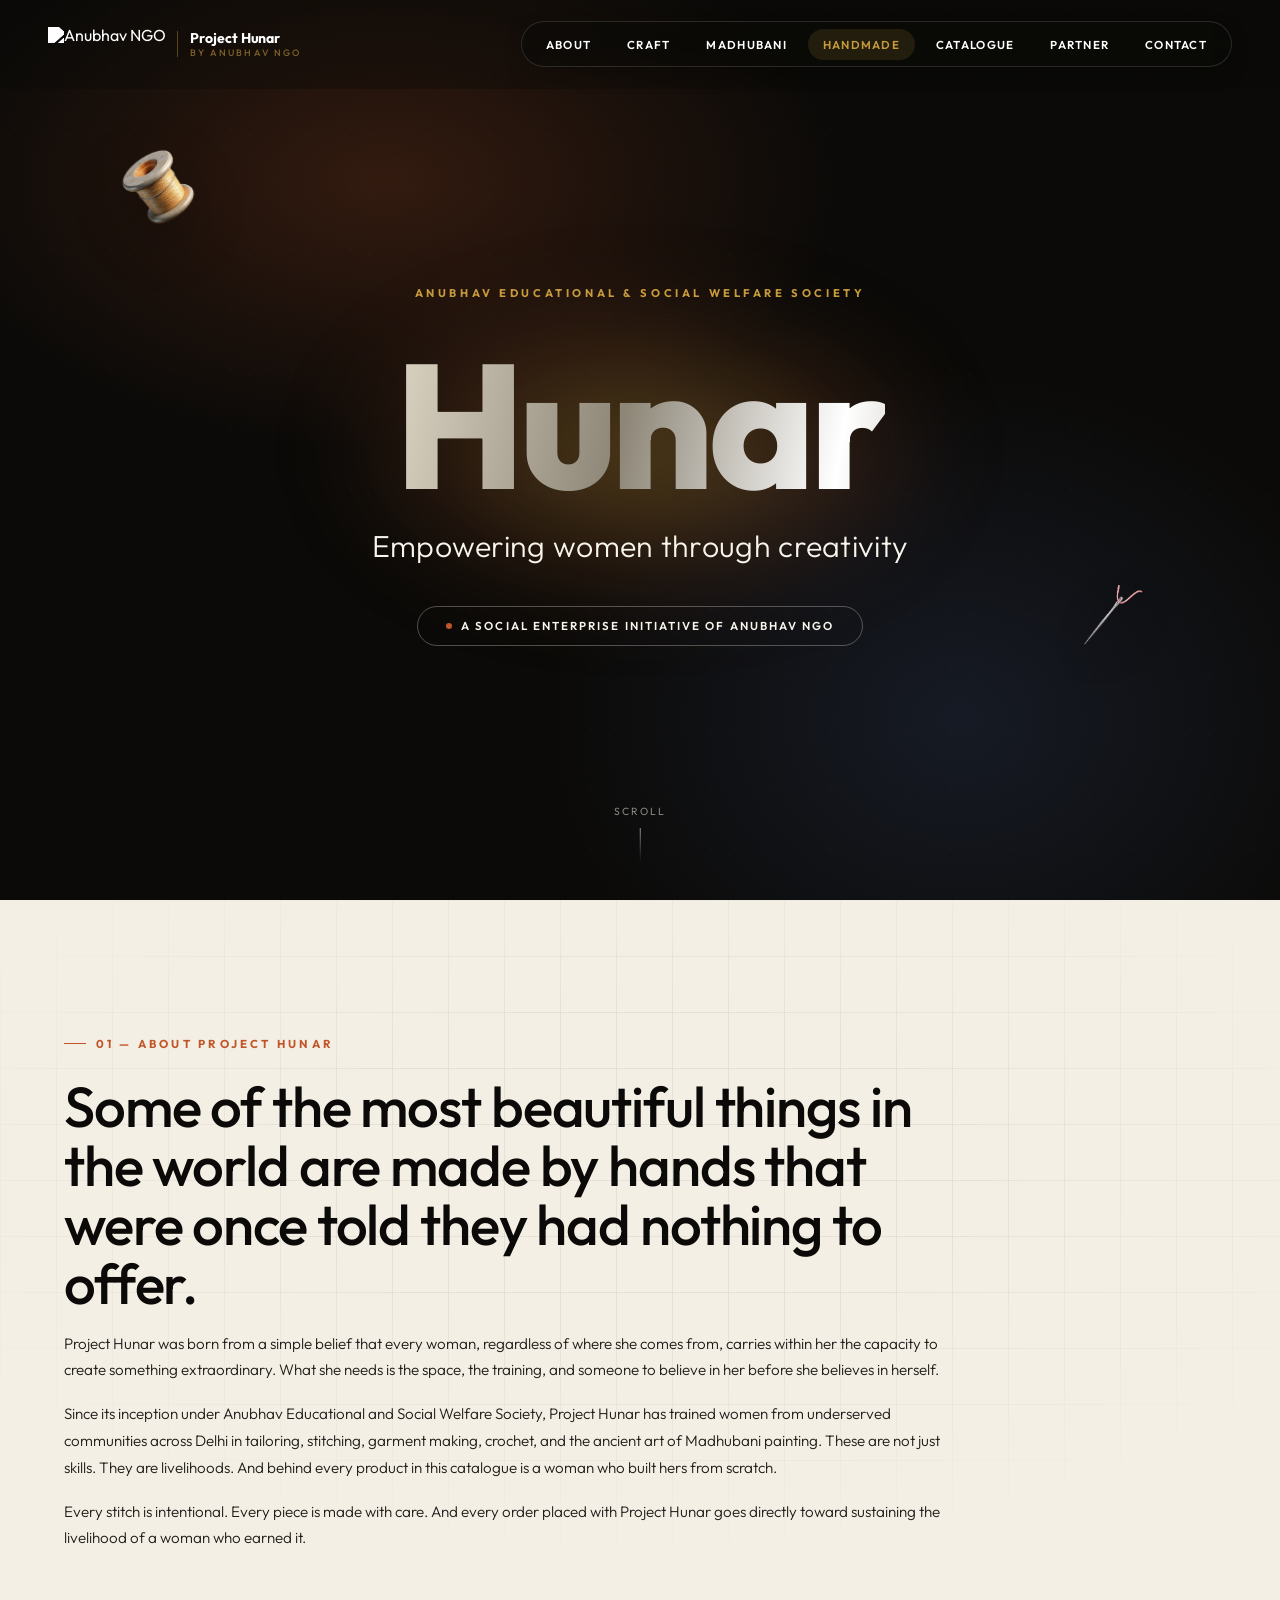
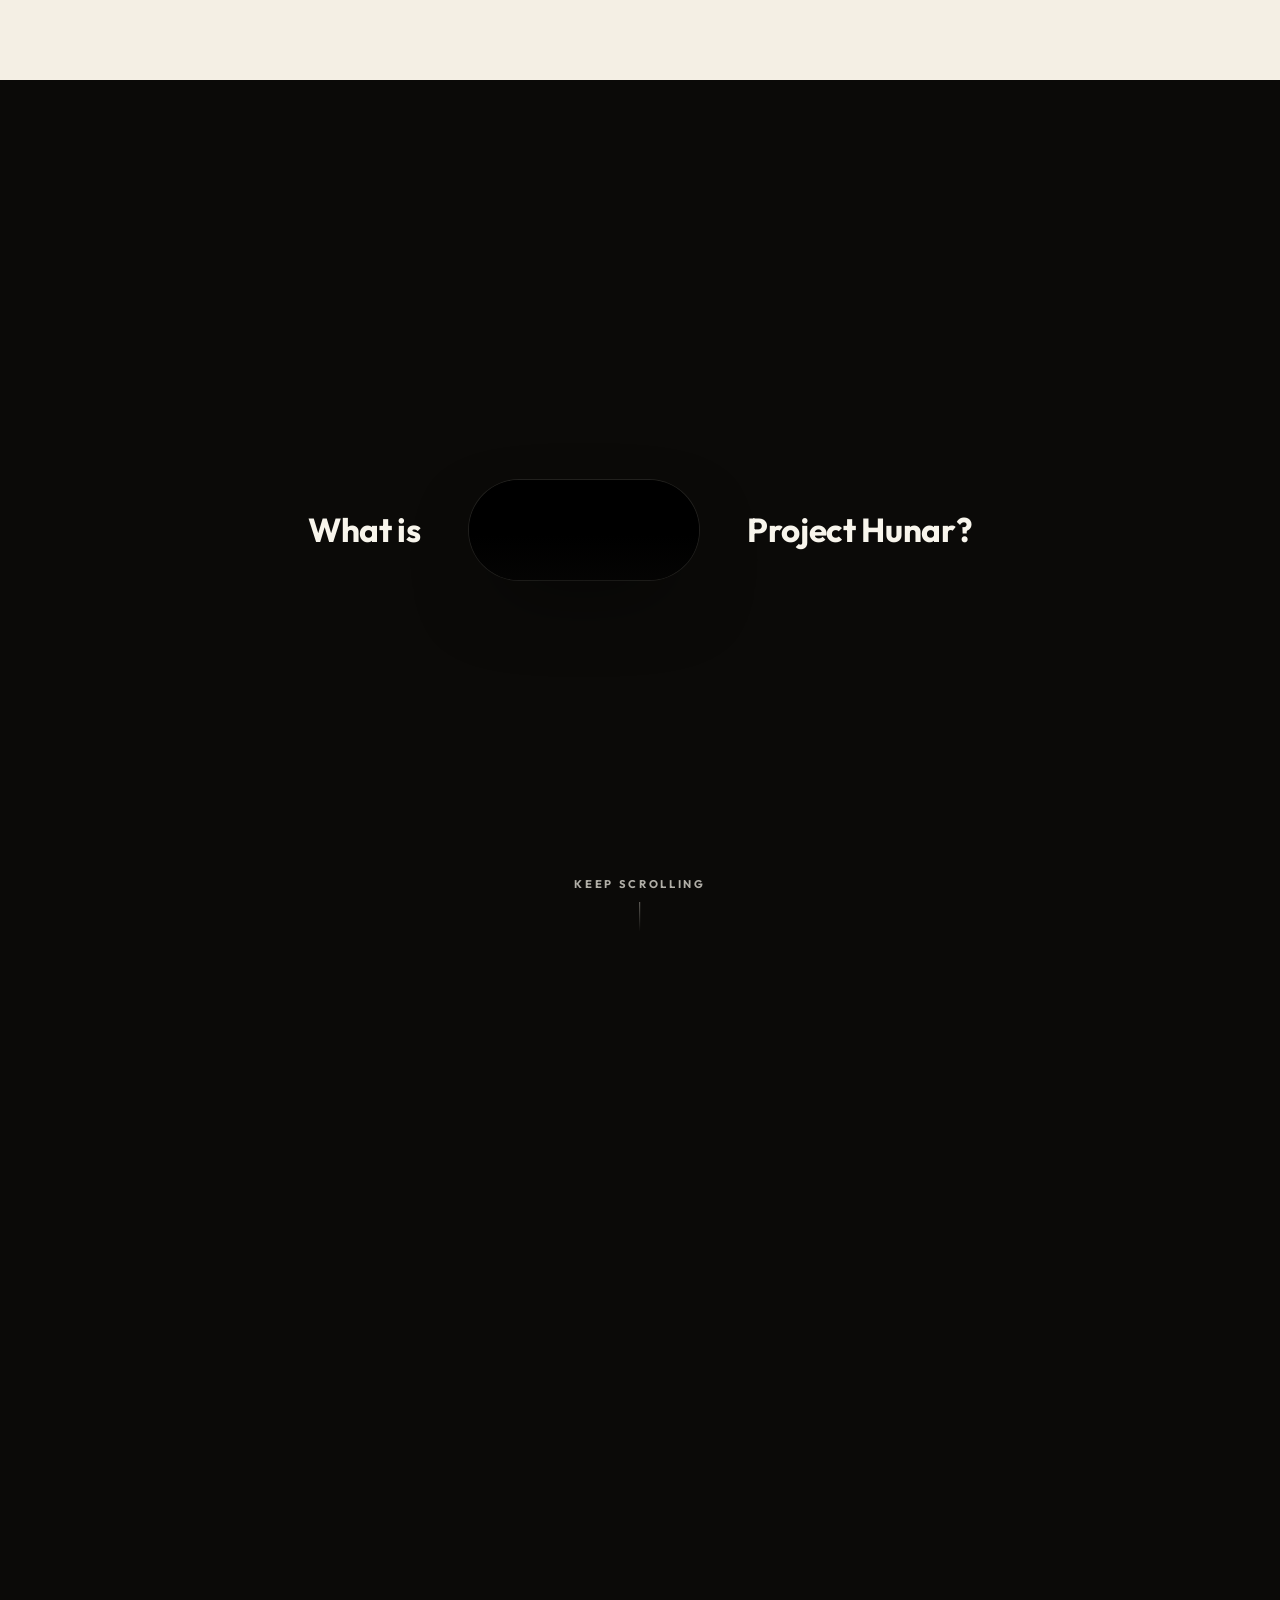
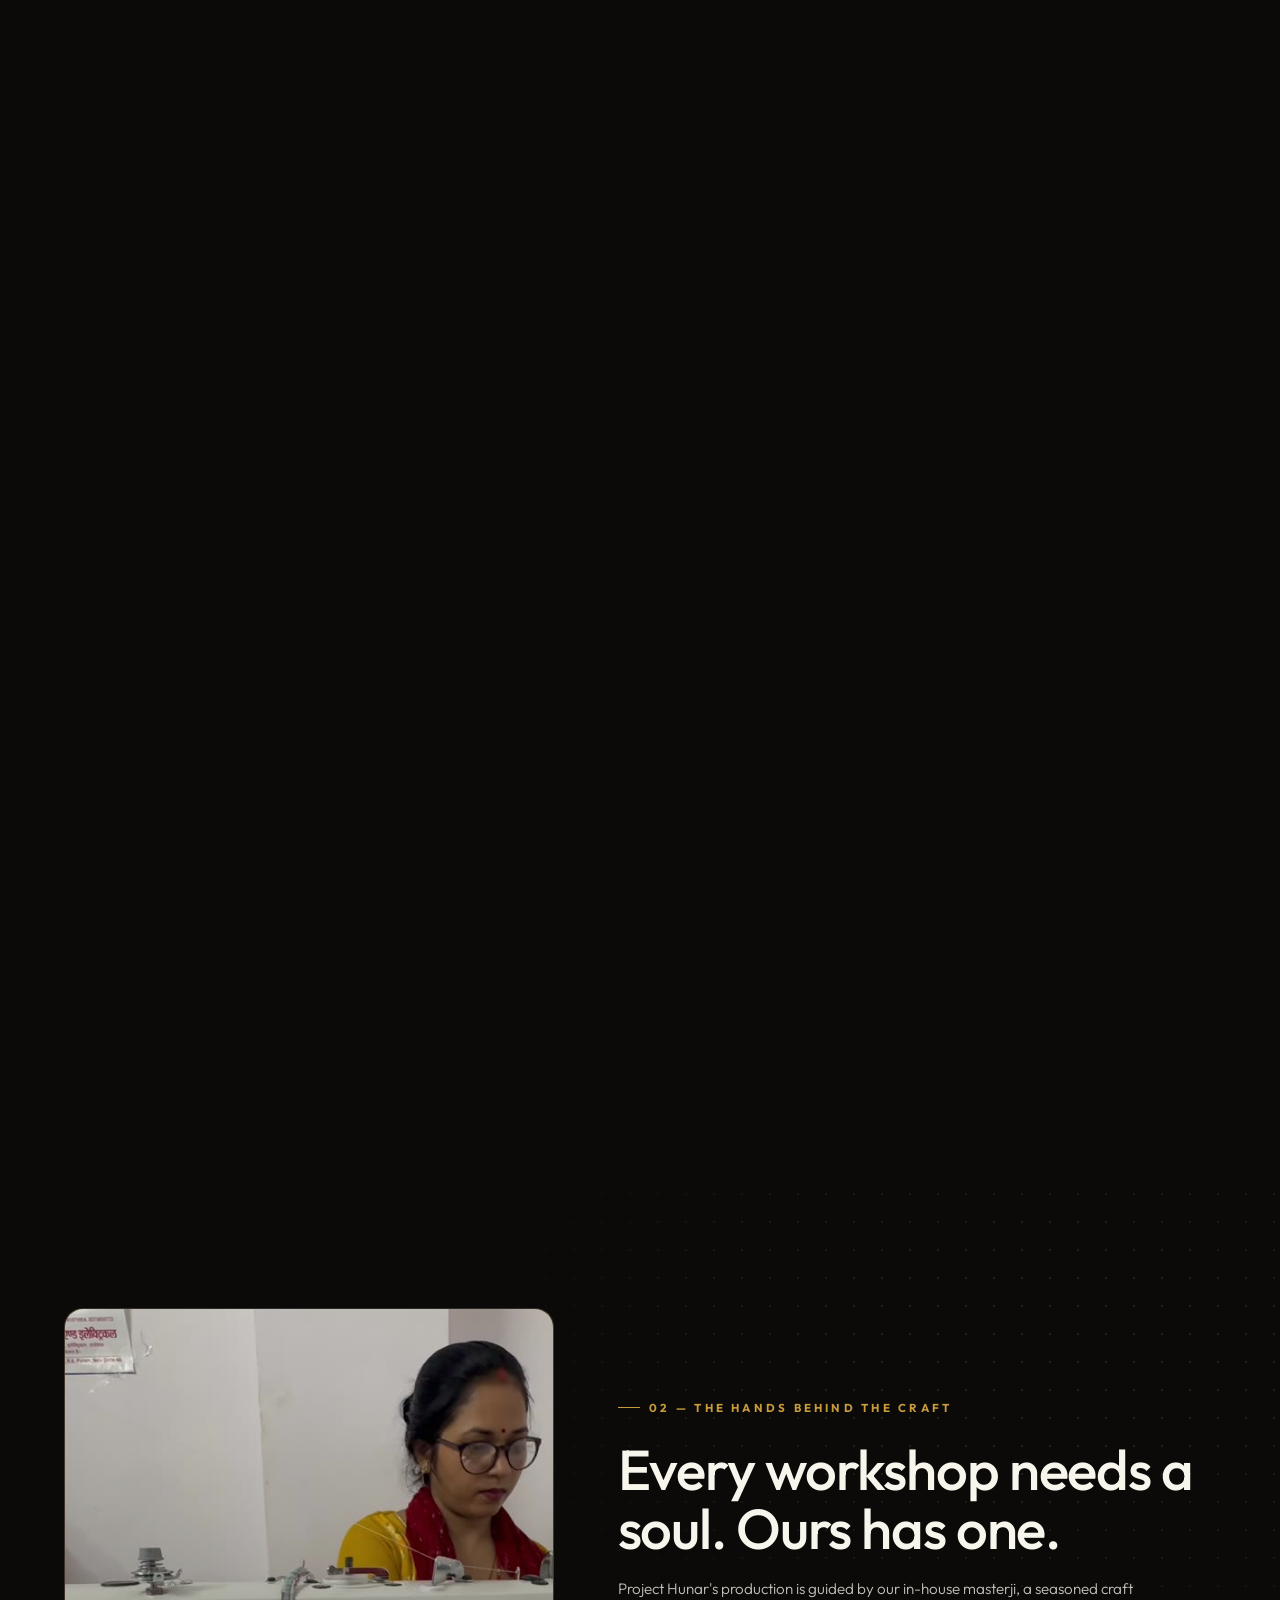
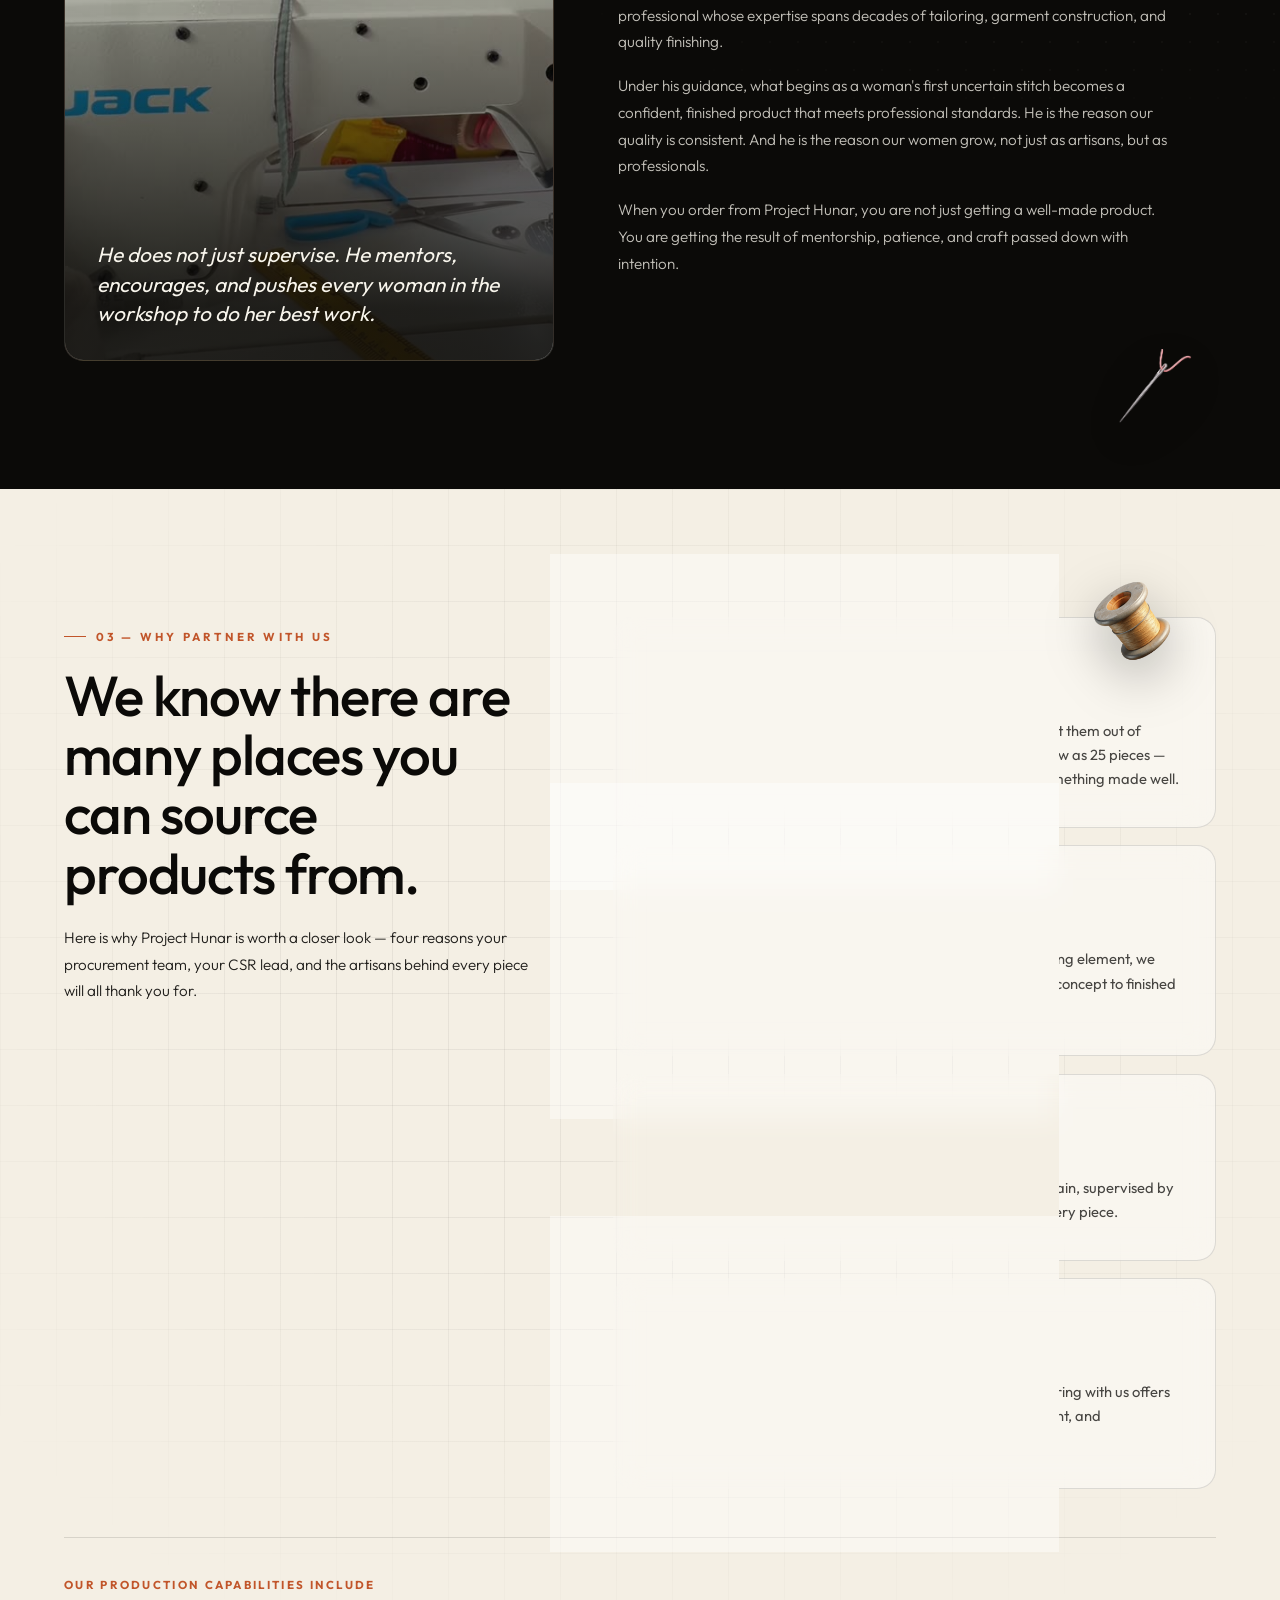
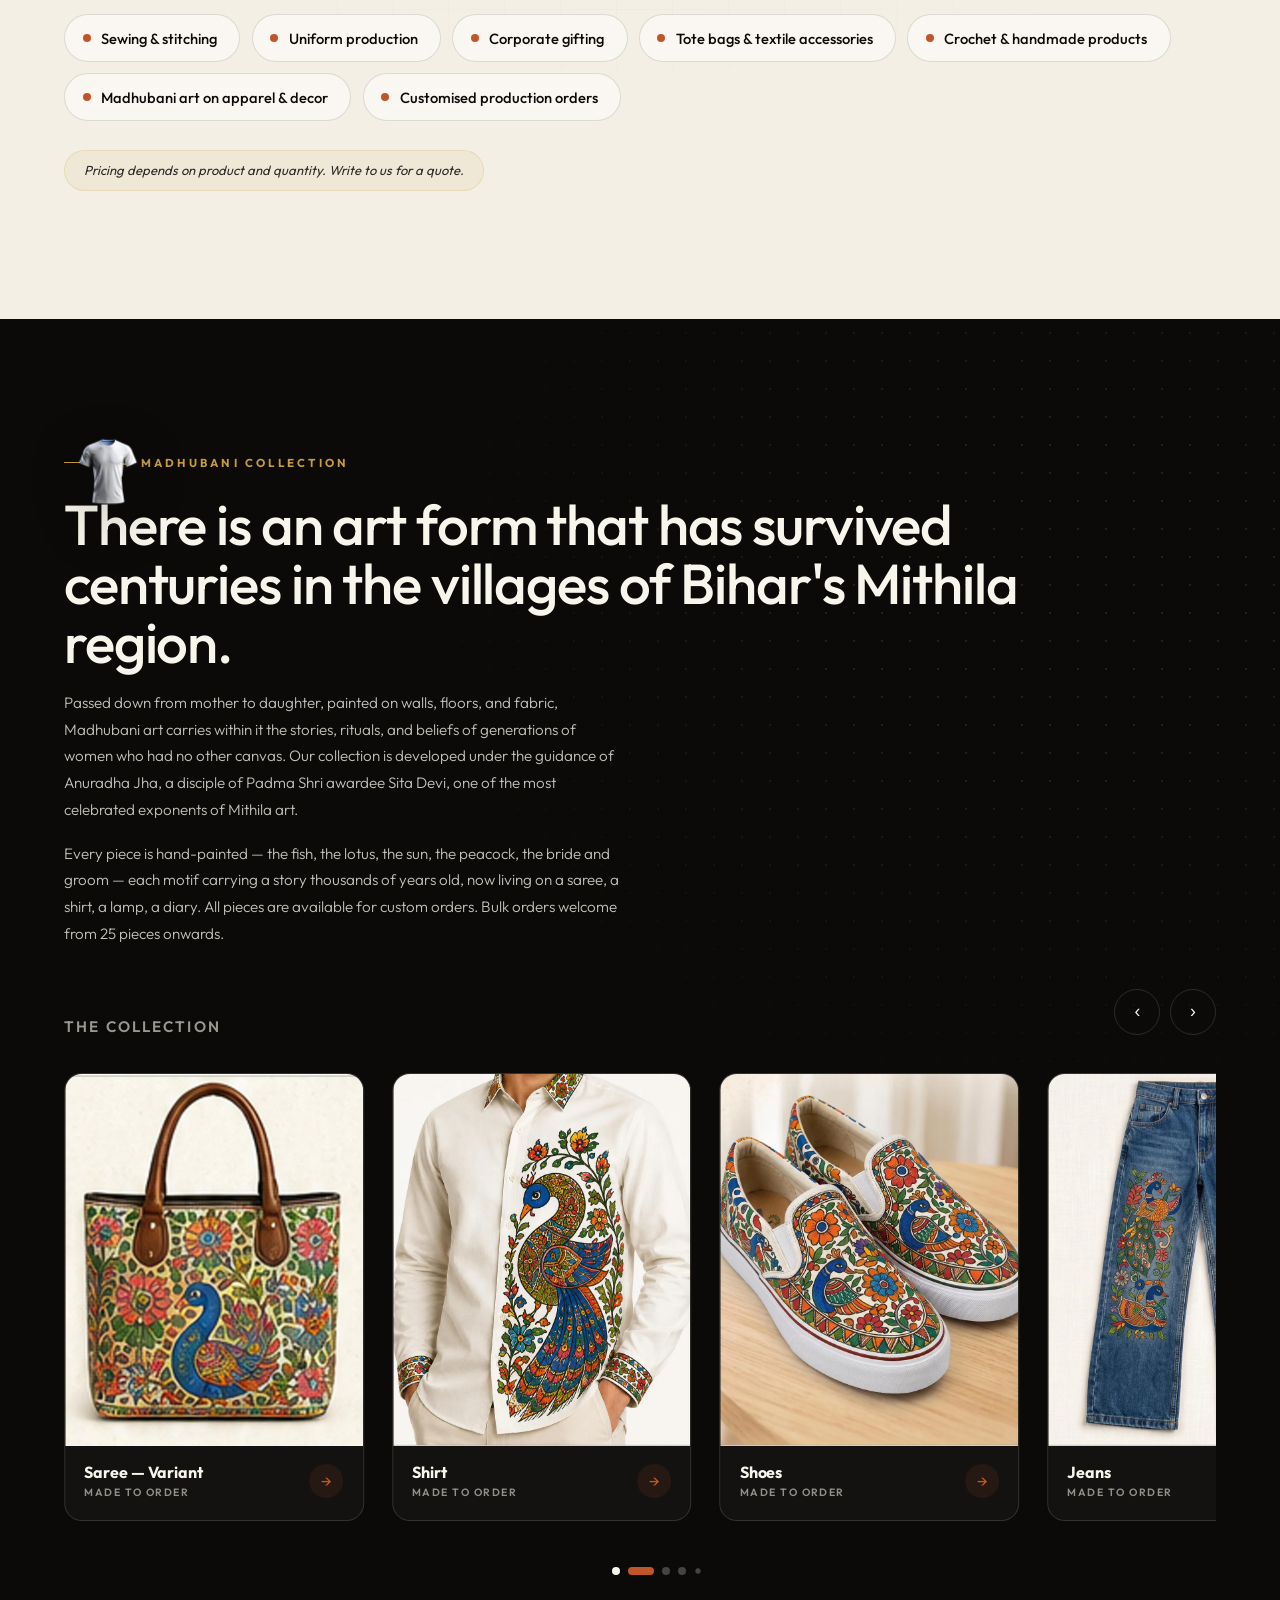
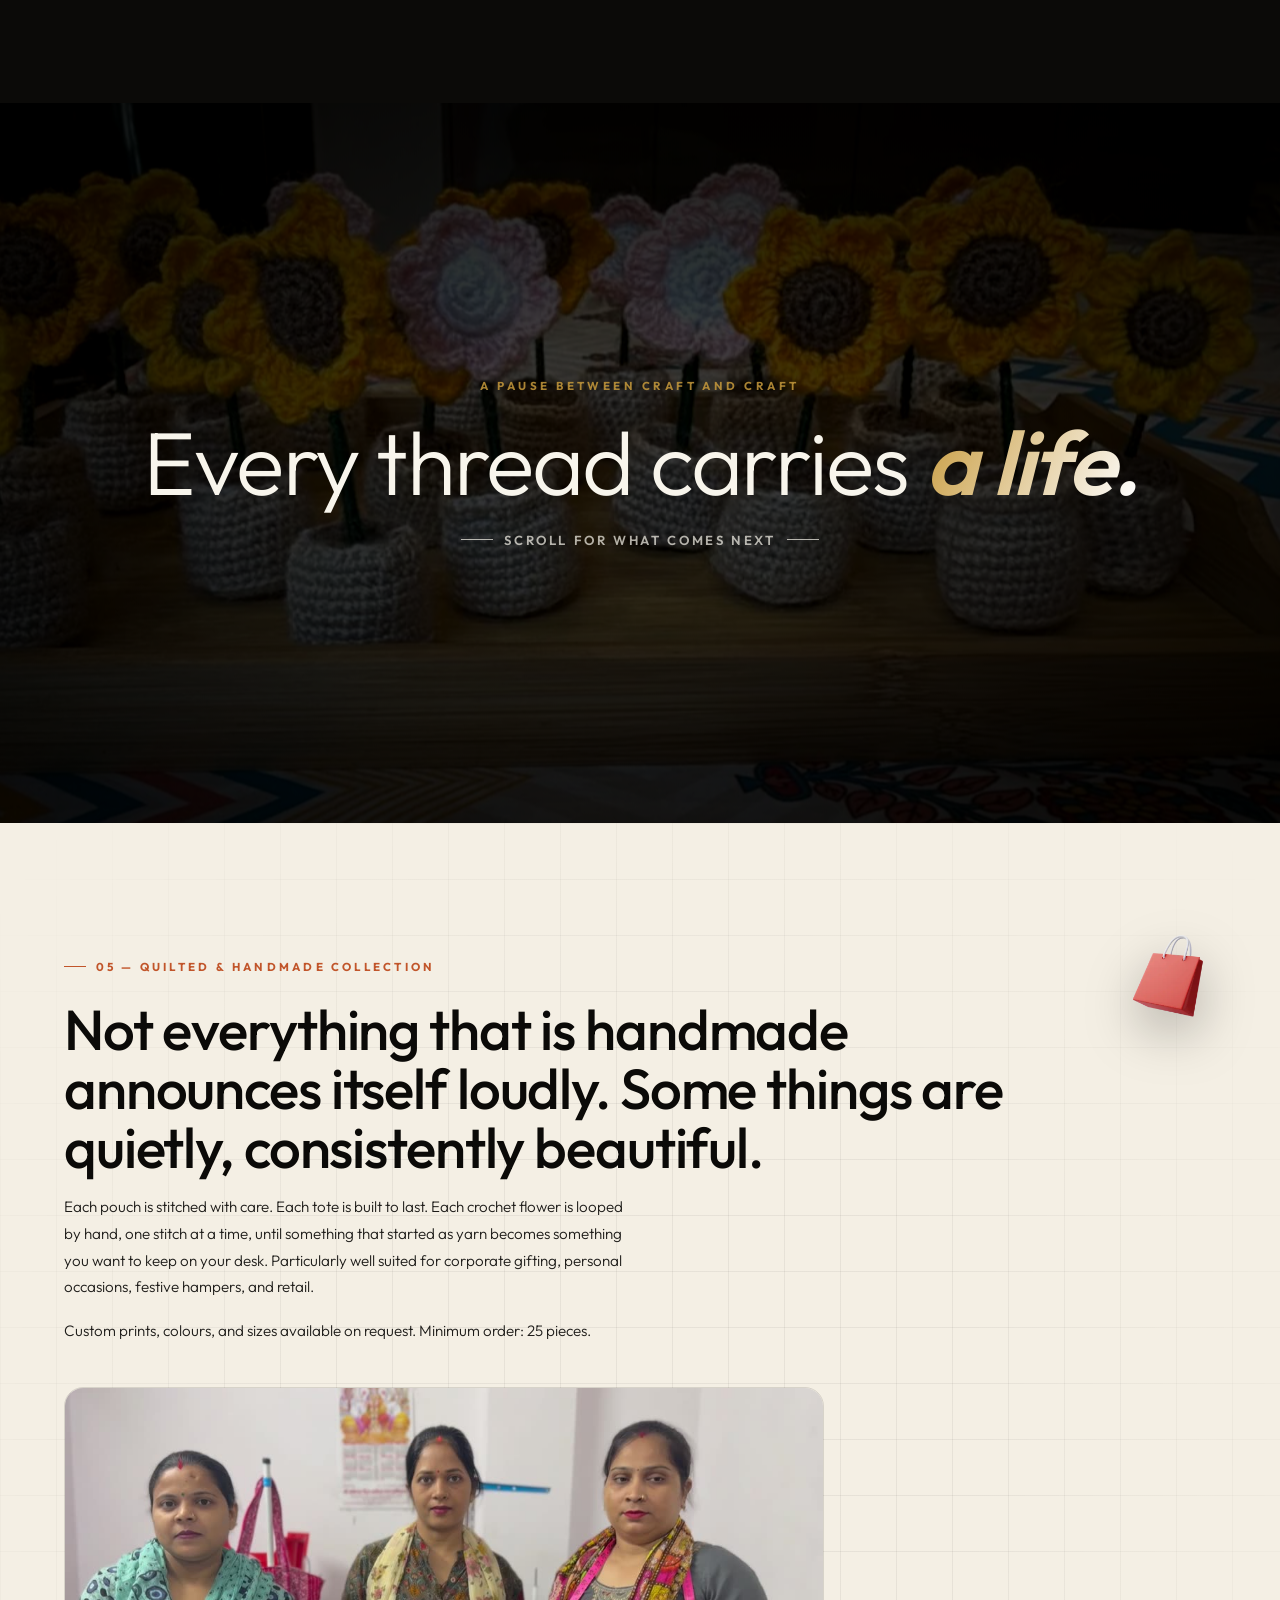
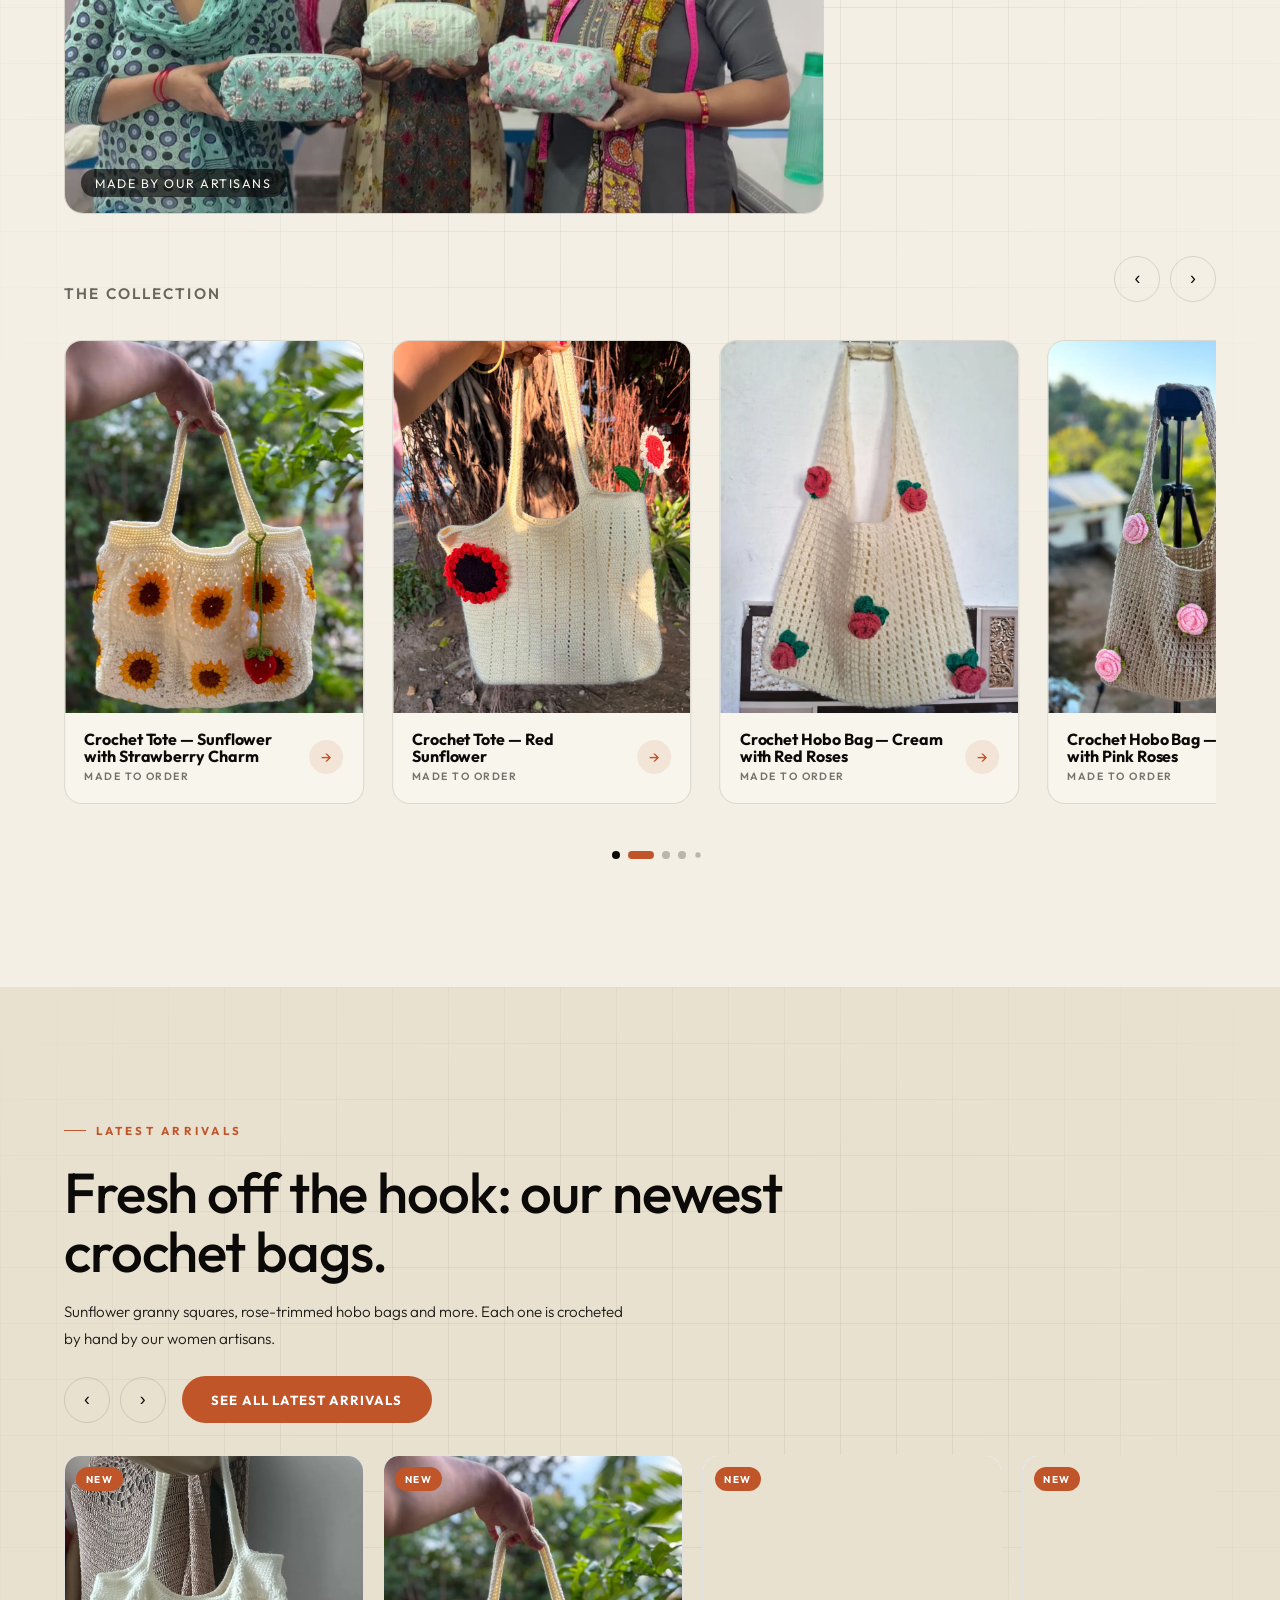
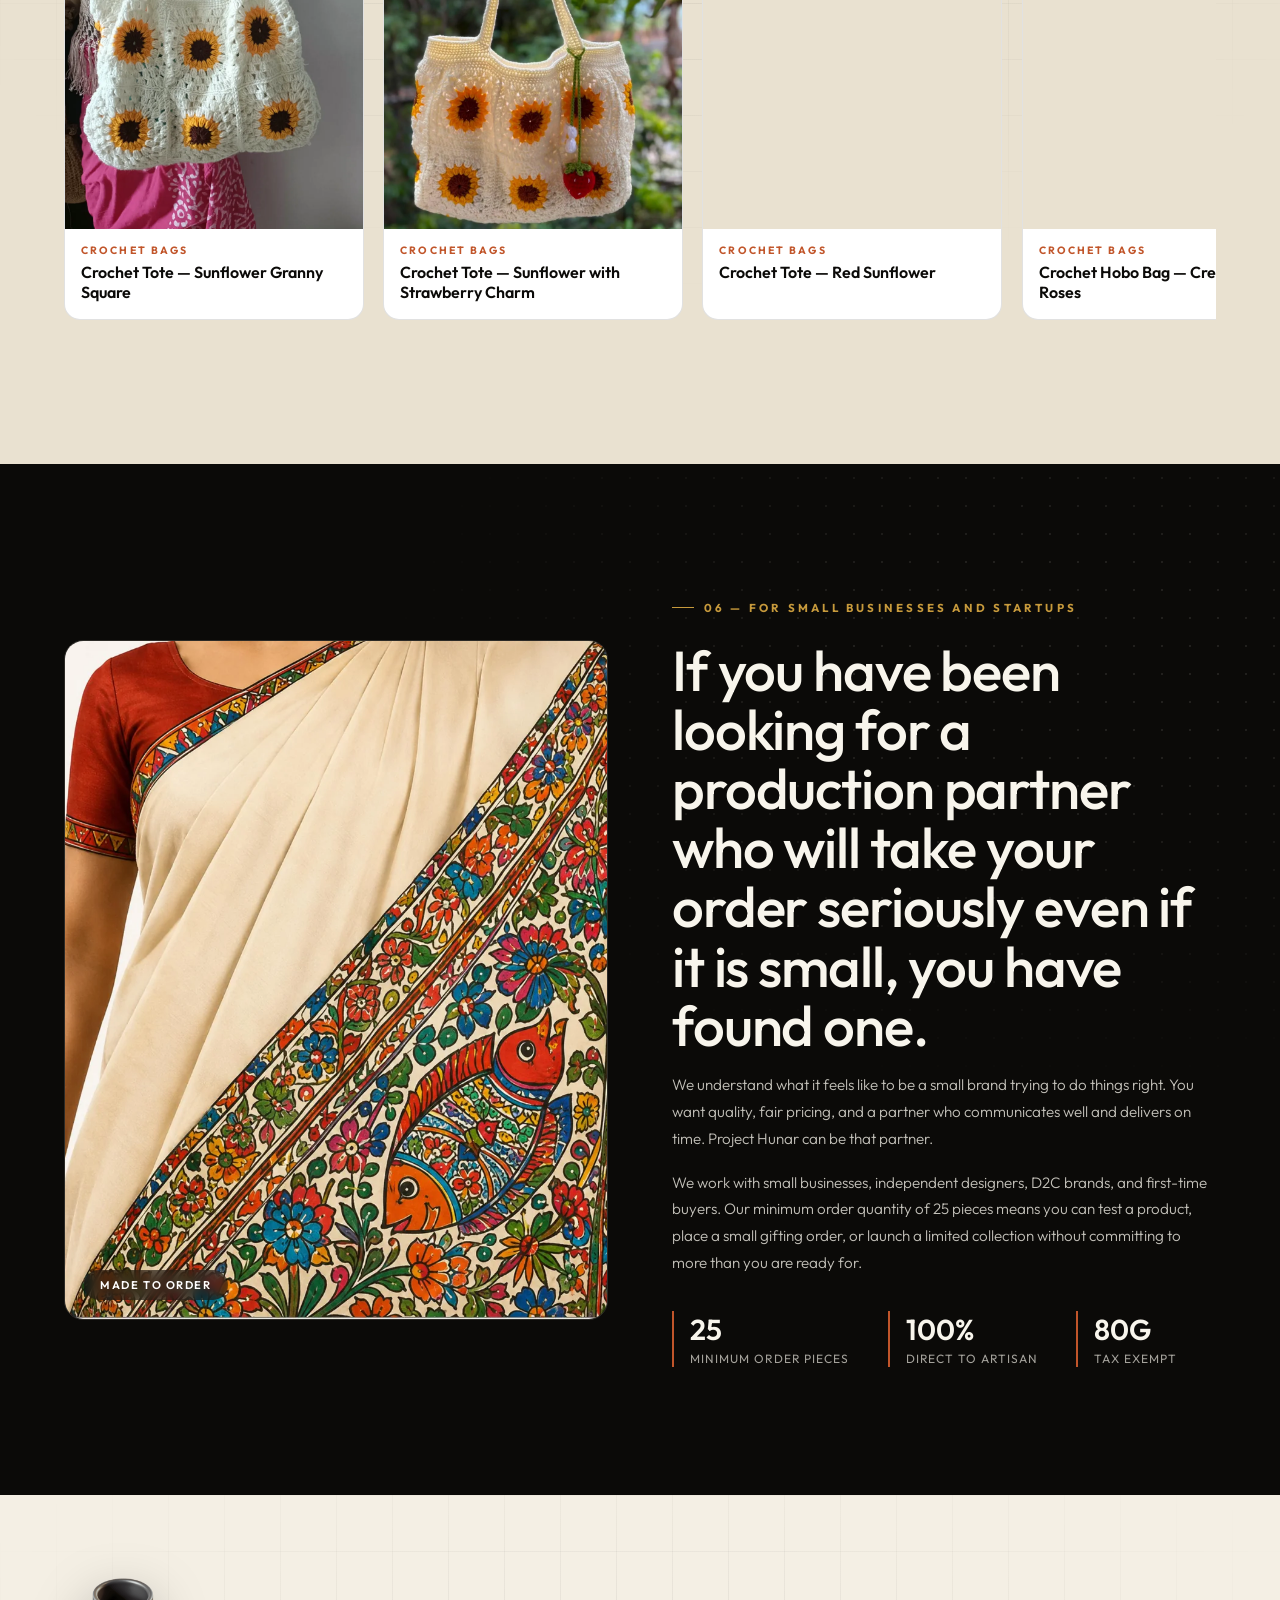
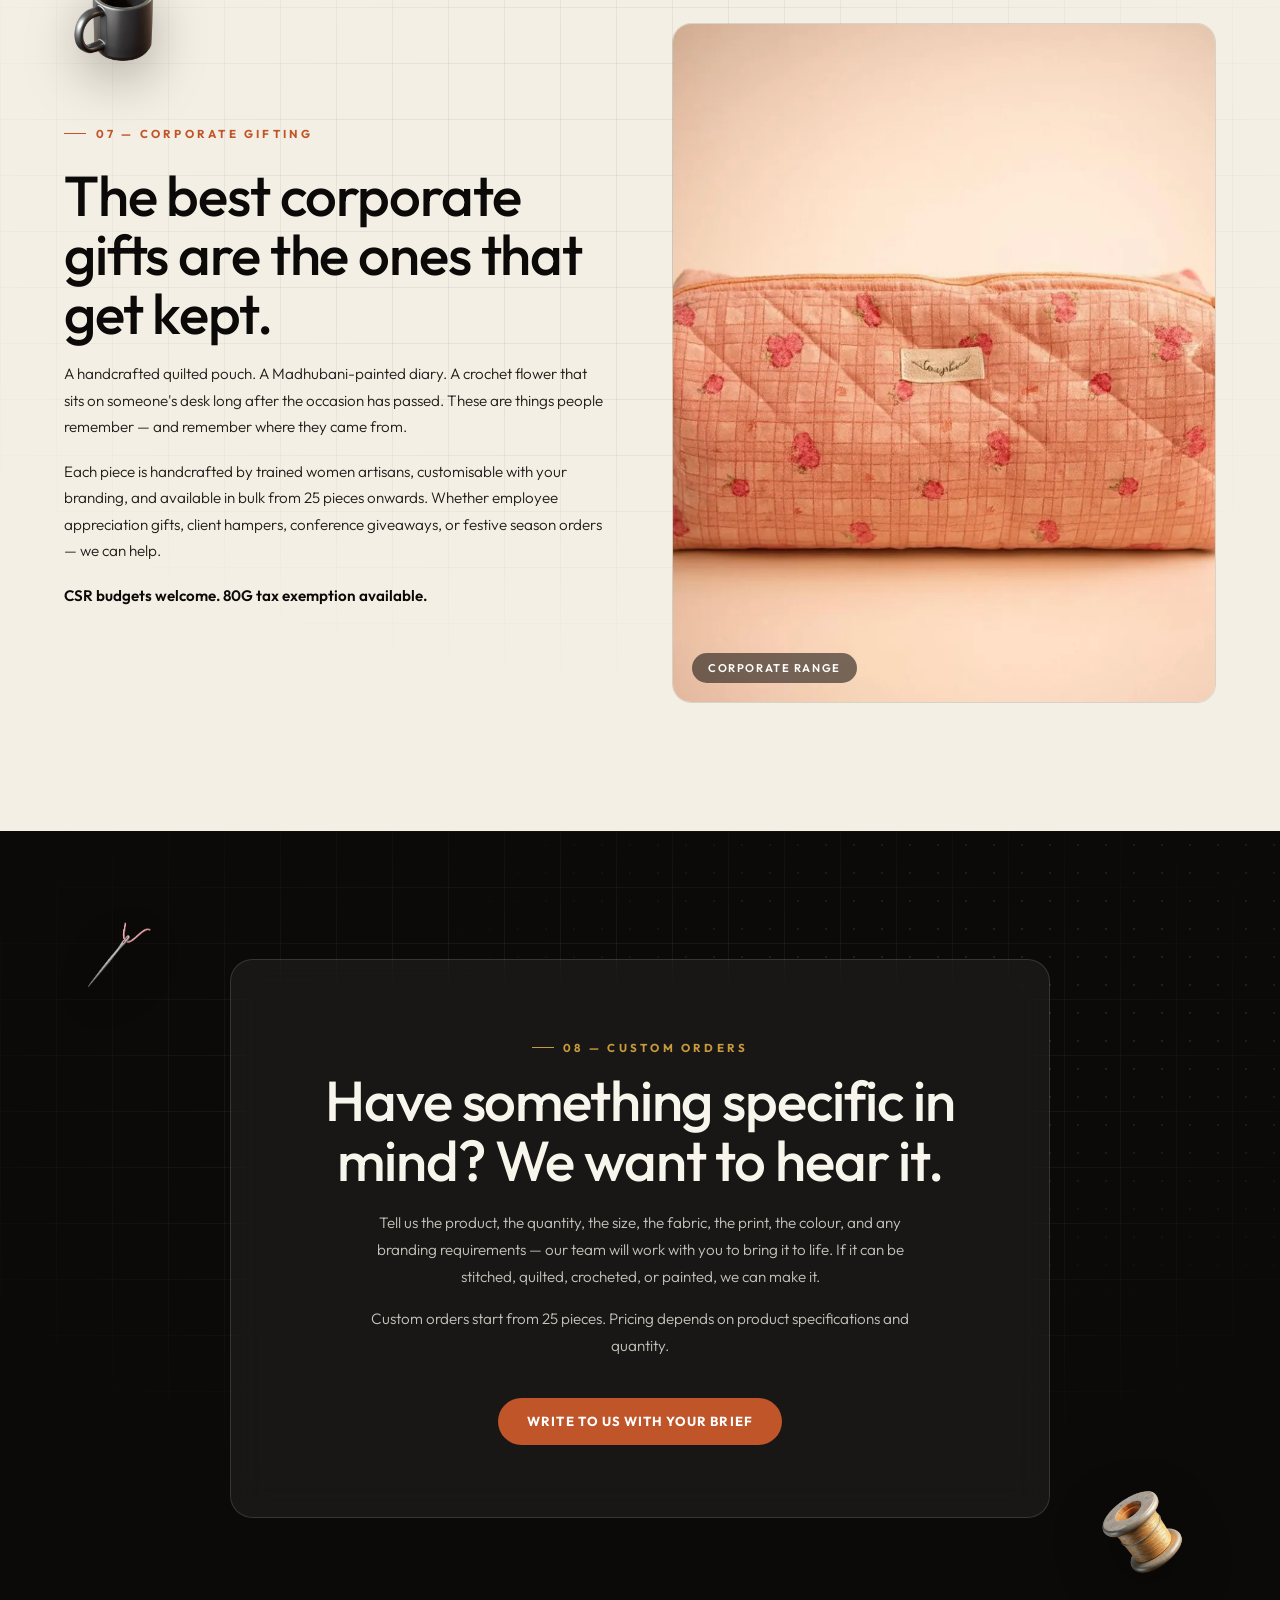
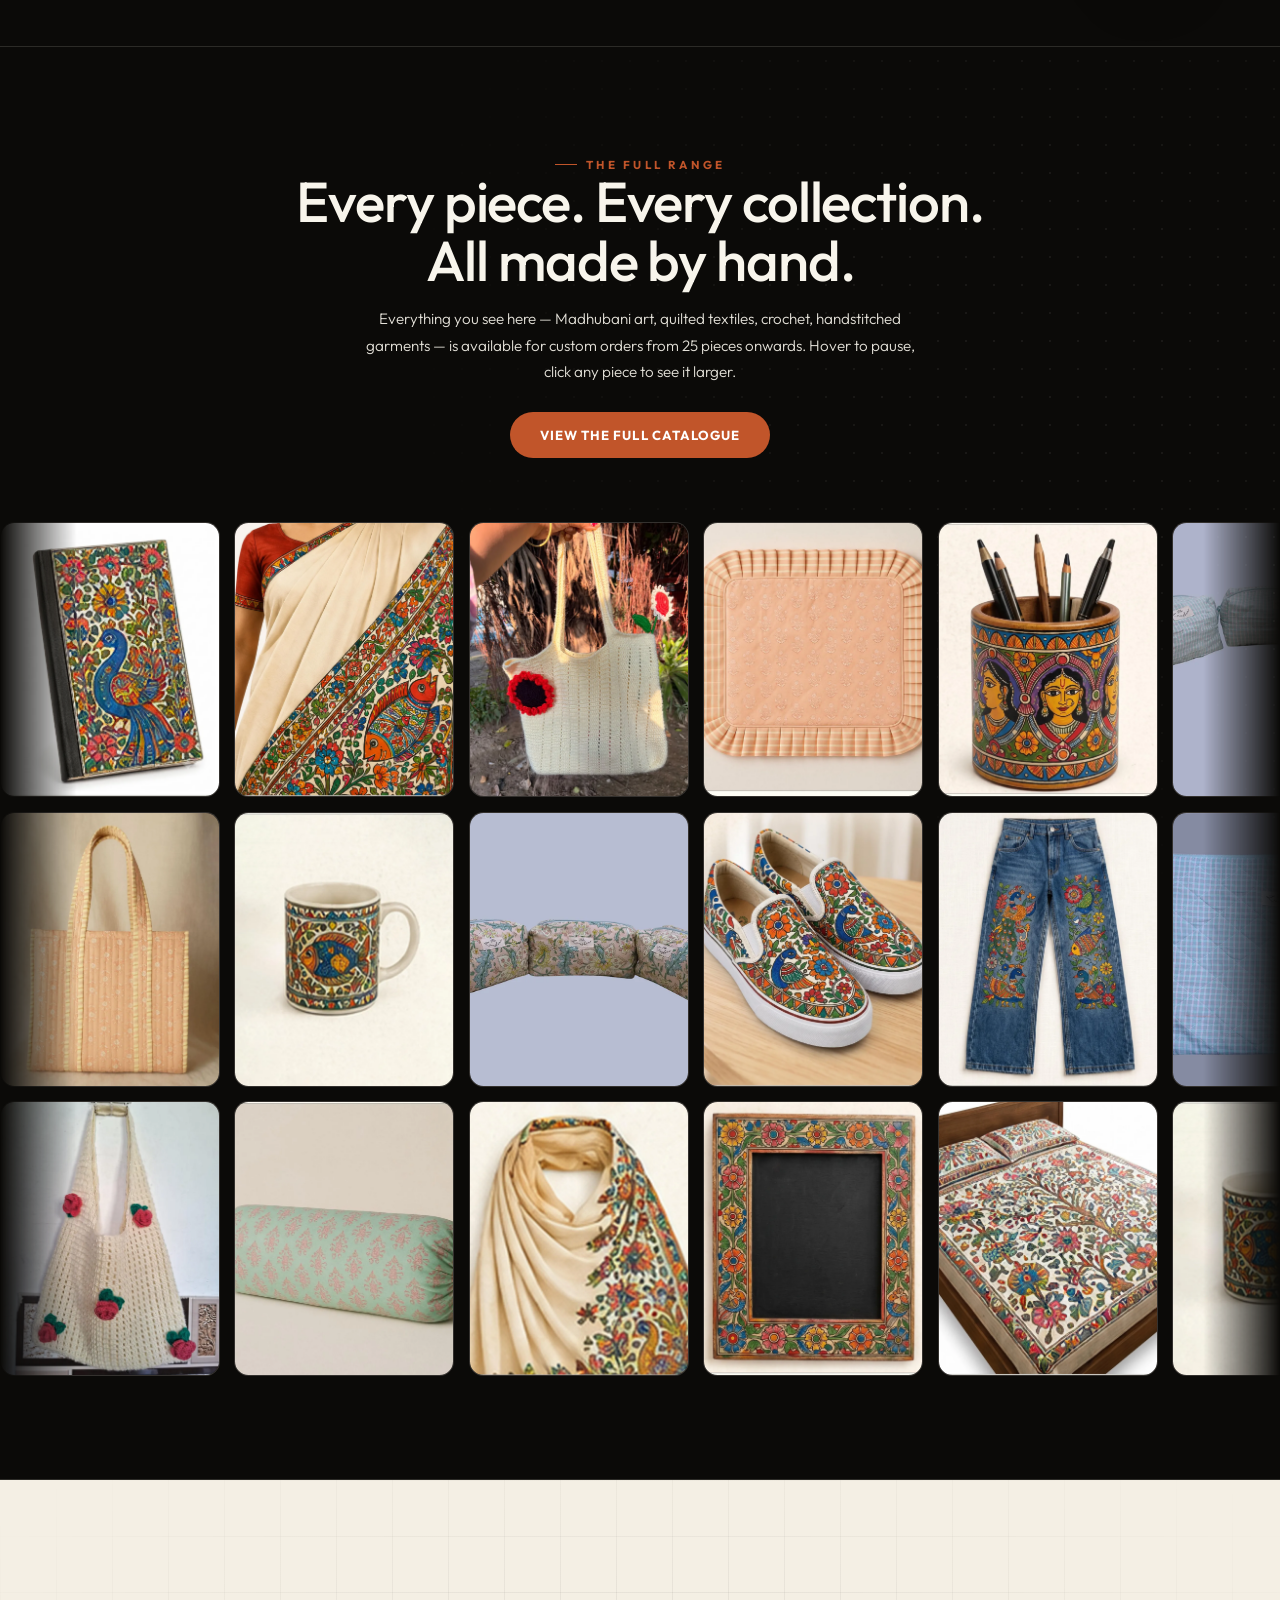
==== commit 5d0cd791: "Add Latest Arrivals: flagged products, home slider, catalogue filter/badge/first order; cache-bustin" ====
--- a/index.html
+++ b/index.html
@@ -111,7 +111,7 @@
 <link rel="stylesheet" href="https://cdn.jsdelivr.net/npm/swiper@11/swiper-bundle.min.css">
 <script src="https://cdn.jsdelivr.net/npm/swiper@11/swiper-bundle.min.js" defer></script>
 <script src="https://cdn.jsdelivr.net/gh/darkroomengineering/lenis@1.1.14/dist/lenis.min.js" defer></script>
-<link rel="stylesheet" href="assets/css/main.css">
+<link rel="stylesheet" href="assets/css/main.css?v=20261101">
 <!-- Meta Pixel Code -->
 <script>
 !function(f,b,e,v,n,t,s)
@@ -372,6 +372,66 @@
 
 
 
+<!-- ============ LATEST ARRIVALS ============ -->
+<section class="dim" id="latest">
+  <div class="grid-overlay"></div>
+  <div class="wrap latest-wrap">
+    <div class="latest-head">
+      <div>
+        <p class="eyebrow">Latest Arrivals</p>
+        <h2 class="headline" style="max-width:24ch;">Fresh off the hook: our newest crochet bags.</h2>
+        <p class="body-text" style="margin-bottom:0;">Sunflower granny squares, rose-trimmed hobo bags and more. Each one is crocheted by hand by our women artisans.</p>
+      </div>
+      <div class="latest-actions">
+        <div class="slider-controls">
+          <button class="arrow-btn" id="latestPrev" aria-label="Previous">‹</button>
+          <button class="arrow-btn" id="latestNext" aria-label="Next">›</button>
+        </div>
+        <a href="catalogue.html#latest-arrivals" class="btn btn-primary">See all latest arrivals</a>
+      </div>
+    </div>
+    <div class="latest-grid" id="latestGrid">
+<!-- LATEST:START -->
+      <article class="cat-card" data-lb-open data-collection="showcase" data-idx="17">
+        <div class="cat-card-media"><img src="assets/img/products/crochet/crochet-tote-sunflower-granny-square.webp" alt="Crochet Tote — Sunflower Granny Square — handmade by women artisans at Project Hunar" loading="lazy" decoding="async" width="600" height="750"><span class="cat-badge new">New</span></div>
+        <div class="cat-card-body">
+          <span class="cat-card-cat">Crochet Bags</span>
+          <h3 class="cat-card-title">Crochet Tote — Sunflower Granny Square</h3>
+        </div>
+      </article>
+      <article class="cat-card" data-lb-open data-collection="showcase" data-idx="18">
+        <div class="cat-card-media"><img src="assets/img/products/crochet/crochet-tote-sunflower-with-strawberry-charm.webp" alt="Crochet Tote — Sunflower with Strawberry Charm — handmade by women artisans at Project Hunar" loading="lazy" decoding="async" width="600" height="750"><span class="cat-badge new">New</span></div>
+        <div class="cat-card-body">
+          <span class="cat-card-cat">Crochet Bags</span>
+          <h3 class="cat-card-title">Crochet Tote — Sunflower with Strawberry Charm</h3>
+        </div>
+      </article>
+      <article class="cat-card" data-lb-open data-collection="showcase" data-idx="19">
+        <div class="cat-card-media"><img src="assets/img/products/crochet/crochet-tote-red-sunflower.webp" alt="Crochet Tote — Red Sunflower — handmade by women artisans at Project Hunar" loading="lazy" decoding="async" width="600" height="750"><span class="cat-badge new">New</span></div>
+        <div class="cat-card-body">
+          <span class="cat-card-cat">Crochet Bags</span>
+          <h3 class="cat-card-title">Crochet Tote — Red Sunflower</h3>
+        </div>
+      </article>
+      <article class="cat-card" data-lb-open data-collection="showcase" data-idx="20">
+        <div class="cat-card-media"><img src="assets/img/products/crochet/crochet-hobo-bag-cream-with-red-roses.webp" alt="Crochet Hobo Bag — Cream with Red Roses — handmade by women artisans at Project Hunar" loading="lazy" decoding="async" width="600" height="750"><span class="cat-badge new">New</span></div>
+        <div class="cat-card-body">
+          <span class="cat-card-cat">Crochet Bags</span>
+          <h3 class="cat-card-title">Crochet Hobo Bag — Cream with Red Roses</h3>
+        </div>
+      </article>
+      <article class="cat-card" data-lb-open data-collection="showcase" data-idx="21">
+        <div class="cat-card-media"><img src="assets/img/products/crochet/crochet-hobo-bag-beige-with-pink-roses.webp" alt="Crochet Hobo Bag — Beige with Pink Roses — handmade by women artisans at Project Hunar" loading="lazy" decoding="async" width="600" height="750"><span class="cat-badge new">New</span></div>
+        <div class="cat-card-body">
+          <span class="cat-card-cat">Crochet Bags</span>
+          <h3 class="cat-card-title">Crochet Hobo Bag — Beige with Pink Roses</h3>
+        </div>
+      </article>
+<!-- LATEST:END -->
+    </div>
+  </div>
+</section>
+
 <!-- ============ FOR SMALL BUSINESSES ============ -->
 <section class="dark" id="startups">
   <div class="dot-overlay"></div>
@@ -515,9 +575,9 @@
   </div>
 </div>
 
-<script src="assets/js/products.js"></script>
-<script src="assets/js/lightbox.js"></script>
-<script src="assets/js/home.js"></script>
-<script src="assets/js/tracking.js"></script>
+<script src="assets/js/products.js?v=20261101"></script>
+<script src="assets/js/lightbox.js?v=20261101"></script>
+<script src="assets/js/home.js?v=20261101"></script>
+<script src="assets/js/tracking.js?v=20261101"></script>
 </body>
 </html>
--- a/assets/css/main.css
+++ b/assets/css/main.css
@@ -973,3 +973,76 @@
   /* ============ utilities ============ */
   .sr-only{position:absolute;width:1px;height:1px;padding:0;margin:-1px;overflow:hidden;clip:rect(0,0,0,0);white-space:nowrap;border:0;}
   .cat-card[hidden]{display:none;}
+
+  /* ============ SHOP LAYOUT - sidebar + grid ============ */
+  .catalogue-head{max-width:none;text-align:left;margin:0 0 clamp(1.6rem,3vw,2.4rem);}
+  .catalogue-head h1{font-size:clamp(1.9rem,4vw,3rem);margin-bottom:.8rem;}
+  .catalogue-head p{margin:0;max-width:62ch;}
+  .crumbs{display:flex;gap:.5rem;font-size:.78rem;letter-spacing:.06em;margin-bottom:1rem;opacity:.65;}
+  .crumbs a:hover{color:var(--clay);}
+  .shop{display:grid;grid-template-columns:270px 1fr;gap:clamp(1.4rem,3vw,2.6rem);align-items:start;}
+  .shop-sidebar{position:sticky;top:96px;background:#fff;border:1px solid var(--line-light);border-radius:1.1rem;padding:1.3rem;max-height:calc(100vh - 116px);overflow-y:auto;}
+  .shop-side-head{display:none;}
+  .shop-search input{width:100%;font:500 .92rem 'Outfit',sans-serif;padding:.8rem 1rem;border-radius:.7rem;border:1px solid var(--line-light);background:var(--paper);color:var(--ink);outline:none;}
+  .shop-search input:focus{border-color:var(--clay);}
+  .shop-side-title{font:700 .72rem 'Outfit',sans-serif;letter-spacing:.2em;text-transform:uppercase;opacity:.55;margin:1.4rem 0 .6rem;}
+  .shop-cats{list-style:none;display:flex;flex-direction:column;gap:.15rem;}
+  .shop-cats .cat-chip{width:100%;display:flex;justify-content:space-between;align-items:center;text-align:left;text-transform:none;letter-spacing:0;font-size:.92rem;font-weight:500;border:0;border-radius:.6rem;padding:.65rem .8rem;}
+  .shop-cats .cat-chip span{margin:0;font-size:.78rem;}
+  .shop-cats .cat-chip:hover{background:var(--paper);color:var(--ink);}
+  .shop-cats .cat-chip.active{background:var(--ink);color:var(--cream);font-weight:600;}
+  .shop-side-card{margin-top:1.4rem;padding:1.1rem;border-radius:.9rem;background:var(--ink);color:var(--cream);}
+  .shop-side-card b{display:block;font-size:1rem;margin-bottom:.4rem;}
+  .shop-side-card p{font-size:.84rem;line-height:1.55;opacity:.75;margin-bottom:.9rem;}
+  .shop-side-card .btn{font-size:.82rem;padding:.7rem 1.1rem;}
+  .shop-toolbar{display:flex;align-items:center;justify-content:space-between;gap:1rem;margin-bottom:1.2rem;padding-bottom:1rem;border-bottom:1px solid var(--line-light);}
+  .shop-toolbar .cat-count{margin:0;text-align:left;}
+  .shop-filter-btn{display:none;font:600 .82rem 'Outfit',sans-serif;padding:.6rem 1.1rem;border-radius:999px;border:1px solid var(--ink);background:transparent;color:var(--ink);cursor:pointer;}
+  .shop-sort{display:flex;align-items:center;gap:.6rem;font-size:.78rem;letter-spacing:.1em;text-transform:uppercase;font-weight:600;opacity:.8;margin-left:auto;}
+  .shop-sort select{font:500 .88rem 'Outfit',sans-serif;text-transform:none;letter-spacing:0;padding:.55rem .8rem;border-radius:.6rem;border:1px solid var(--line-light);background:#fff;color:var(--ink);}
+  .shop .cat-grid{grid-template-columns:repeat(auto-fill,minmax(210px,1fr));}
+  .cat-badge{position:absolute;top:.7rem;left:.7rem;font-size:.62rem;font-weight:700;letter-spacing:.14em;text-transform:uppercase;padding:.35rem .6rem;border-radius:999px;background:rgba(11,10,8,.78);color:var(--cream);backdrop-filter:blur(4px);}
+  .cat-card-media{position:relative;}
+  .cat-enquire{margin-top:.7rem;display:inline-flex;justify-content:center;font:600 .78rem 'Outfit',sans-serif;padding:.6rem .9rem;border-radius:.6rem;background:#1f9d55;color:#fff;transition:filter .3s;}
+  .cat-enquire:hover{filter:brightness(1.1);}
+  .shop-empty{padding:3rem 1rem;text-align:center;opacity:.65;}
+  .shop-backdrop{display:none;}
+  @media (max-width:900px){
+    .shop{grid-template-columns:1fr;}
+    .shop-filter-btn{display:inline-flex;}
+    .shop-sidebar{position:fixed;z-index:120;top:0;left:0;bottom:0;width:min(86vw,340px);max-height:none;border-radius:0 1.1rem 1.1rem 0;transform:translateX(-102%);transition:transform .45s var(--ease);}
+    .shop-sidebar.open{transform:none;}
+    .shop-side-head{display:flex;justify-content:space-between;align-items:center;margin-bottom:1rem;}
+    .shop-side-head h2{font-size:1.2rem;}
+    .shop-side-close{border:0;background:var(--paper);width:2.2rem;height:2.2rem;border-radius:50%;font-size:1rem;cursor:pointer;}
+    .shop-backdrop{position:fixed;inset:0;z-index:110;background:rgba(11,10,8,.55);}
+    .shop-backdrop.open{display:block;}
+    .shop-sort span{display:none;}
+    .shop .cat-grid{grid-template-columns:repeat(2,1fr);}
+  }
+  
+  /* catalogue uses 90% of the viewport width, bigger cards, view-more */
+  #catalogue .wrap{max-width:none;width:90vw;margin-left:auto;margin-right:auto;}
+  .shop{grid-template-columns:290px 1fr;}
+  .shop .cat-grid{grid-template-columns:repeat(auto-fill,minmax(280px,1fr));gap:1.4rem;}
+  .shop .cat-card-title{font-size:1.1rem;}
+  .shop-more{display:flex;justify-content:center;margin-top:2.2rem;}
+  .shop-more[hidden]{display:none;}
+  @media (max-width:900px){
+    .shop{grid-template-columns:1fr;}
+    #catalogue .wrap{width:92vw;}
+    .shop .cat-grid{grid-template-columns:repeat(2,1fr);gap:.8rem;}
+  }
+  .shop-more .btn[hidden]{display:none;}
+  /* latest arrivals */
+  .cat-badge{position:absolute;top:.7rem;left:.7rem;font-size:.62rem;font-weight:700;letter-spacing:.14em;text-transform:uppercase;padding:.35rem .6rem;border-radius:999px;background:rgba(11,10,8,.78);color:var(--cream);}
+  .cat-badge.new{background:var(--clay);color:#fff;}
+  .cat-chip-new{color:var(--clay);font-weight:700;}
+  .cat-chip-new:hover{color:var(--clay);}
+  .latest-wrap{position:relative;z-index:1;}
+  .latest-head{display:flex;justify-content:space-between;align-items:flex-end;gap:1.5rem;flex-wrap:wrap;margin-bottom:2rem;}
+  .latest-head .body-text{max-width:56ch;}
+  .latest-actions{display:flex;align-items:center;gap:1rem;flex-wrap:wrap;}
+  .latest-grid{display:flex;gap:1.2rem;overflow-x:auto;scroll-snap-type:x mandatory;scroll-behavior:smooth;padding-bottom:1rem;-webkit-overflow-scrolling:touch;scrollbar-width:thin;}
+  .latest-grid .cat-card{flex:0 0 clamp(220px,24vw,300px);scroll-snap-align:start;}
+  @media (max-width:640px){.latest-grid{gap:.8rem;}.latest-grid .cat-card{flex-basis:62vw;}}
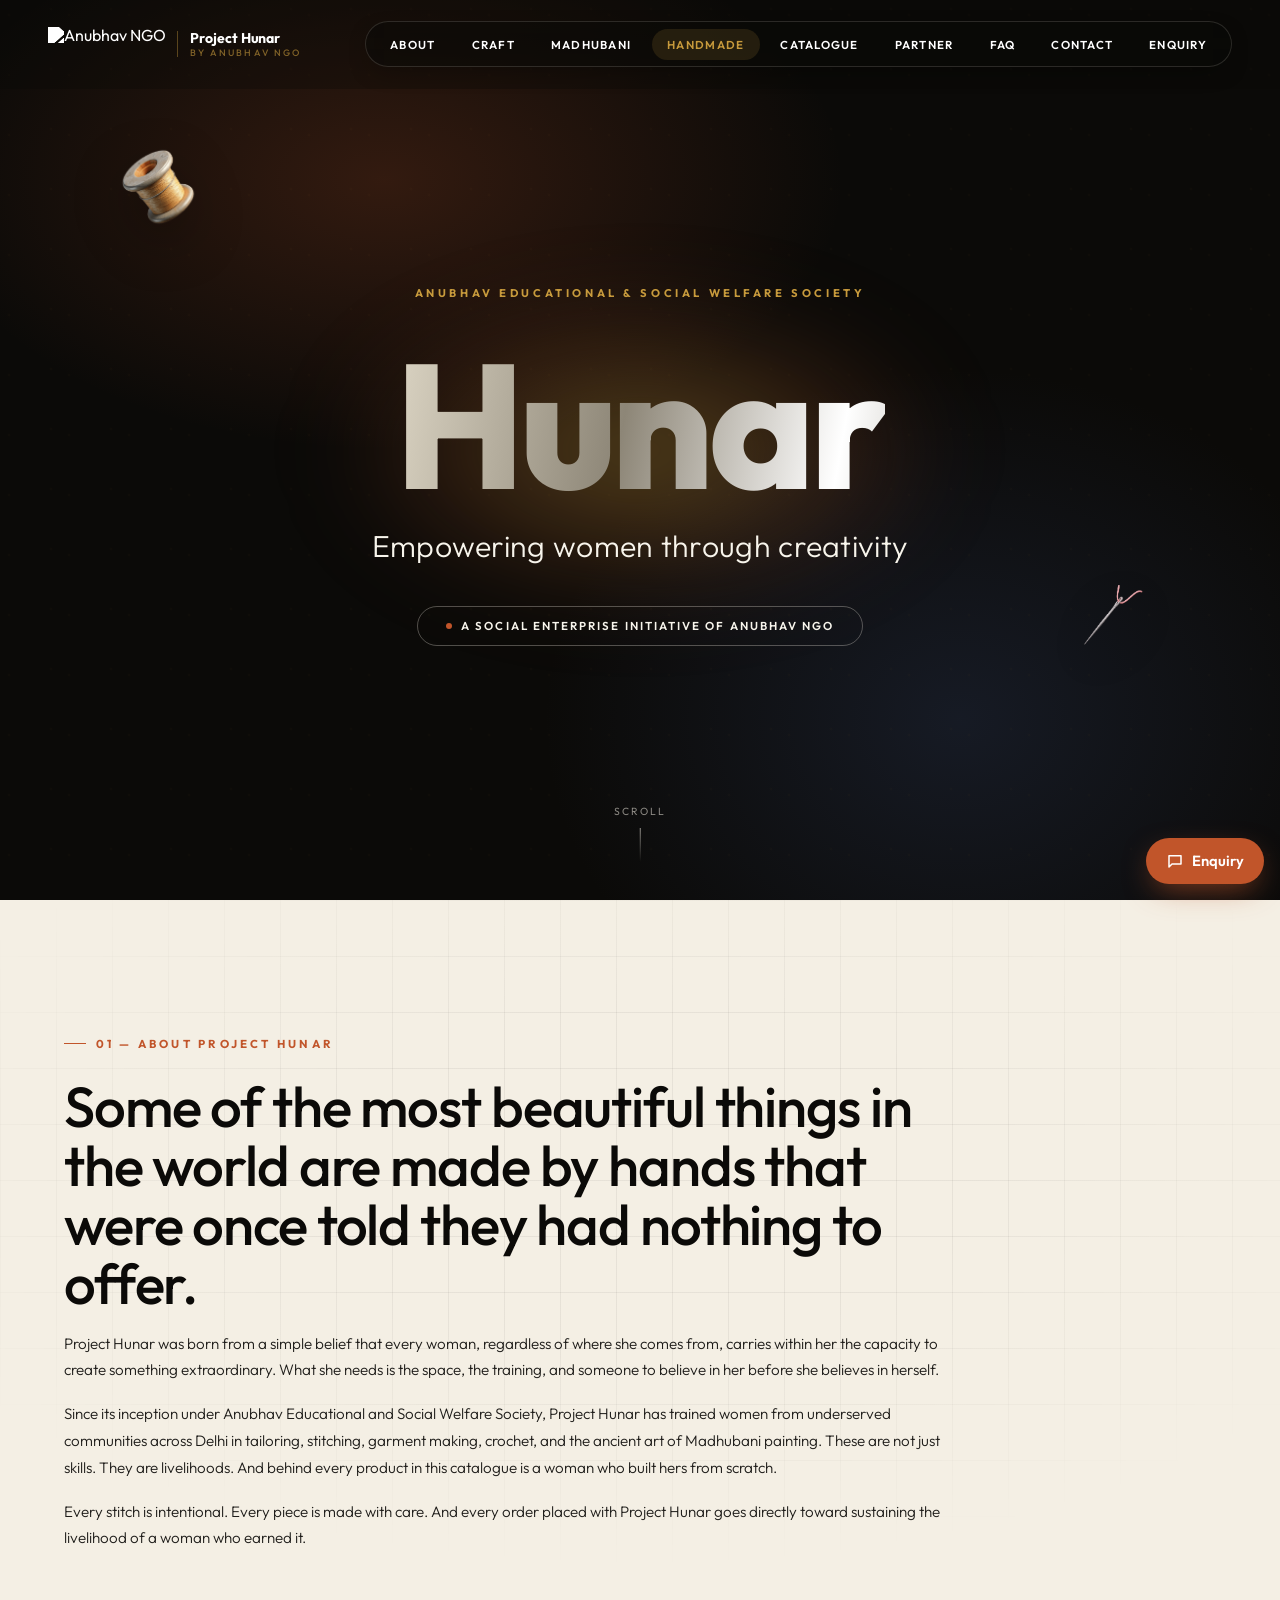
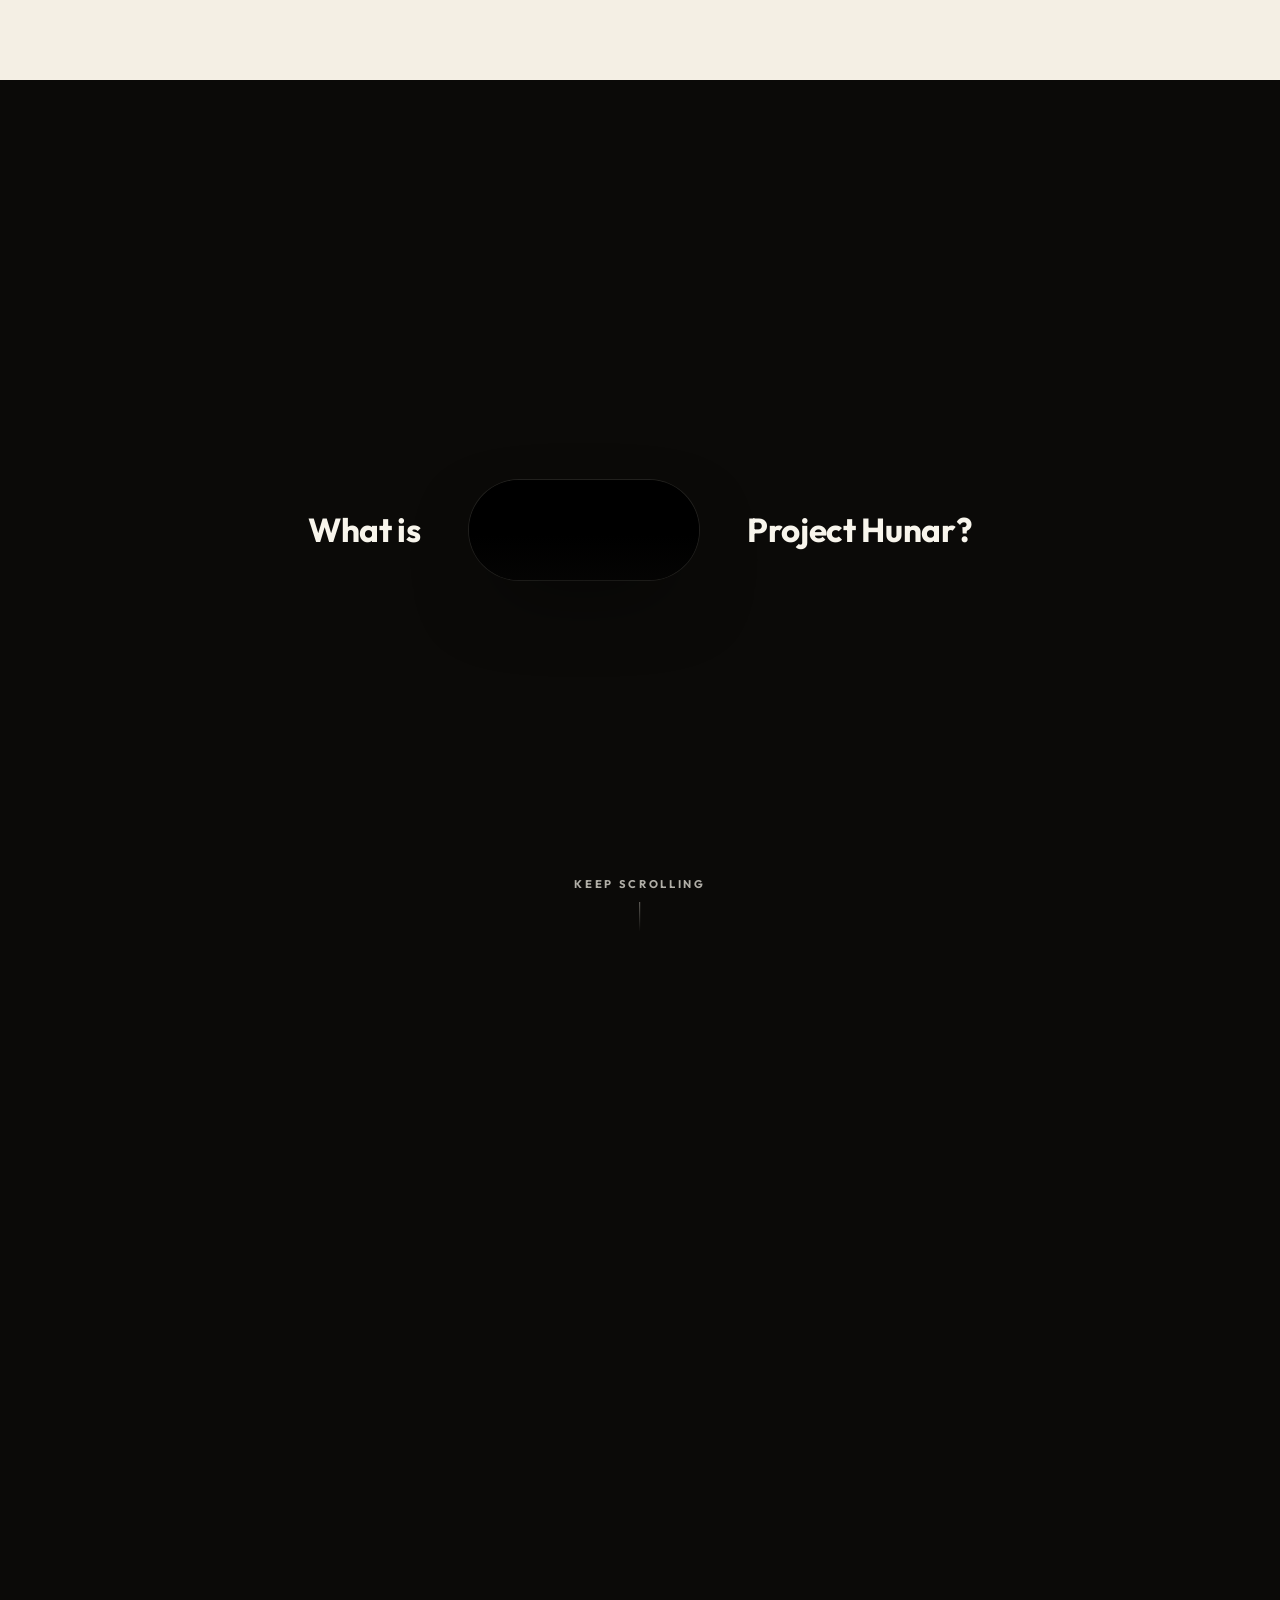
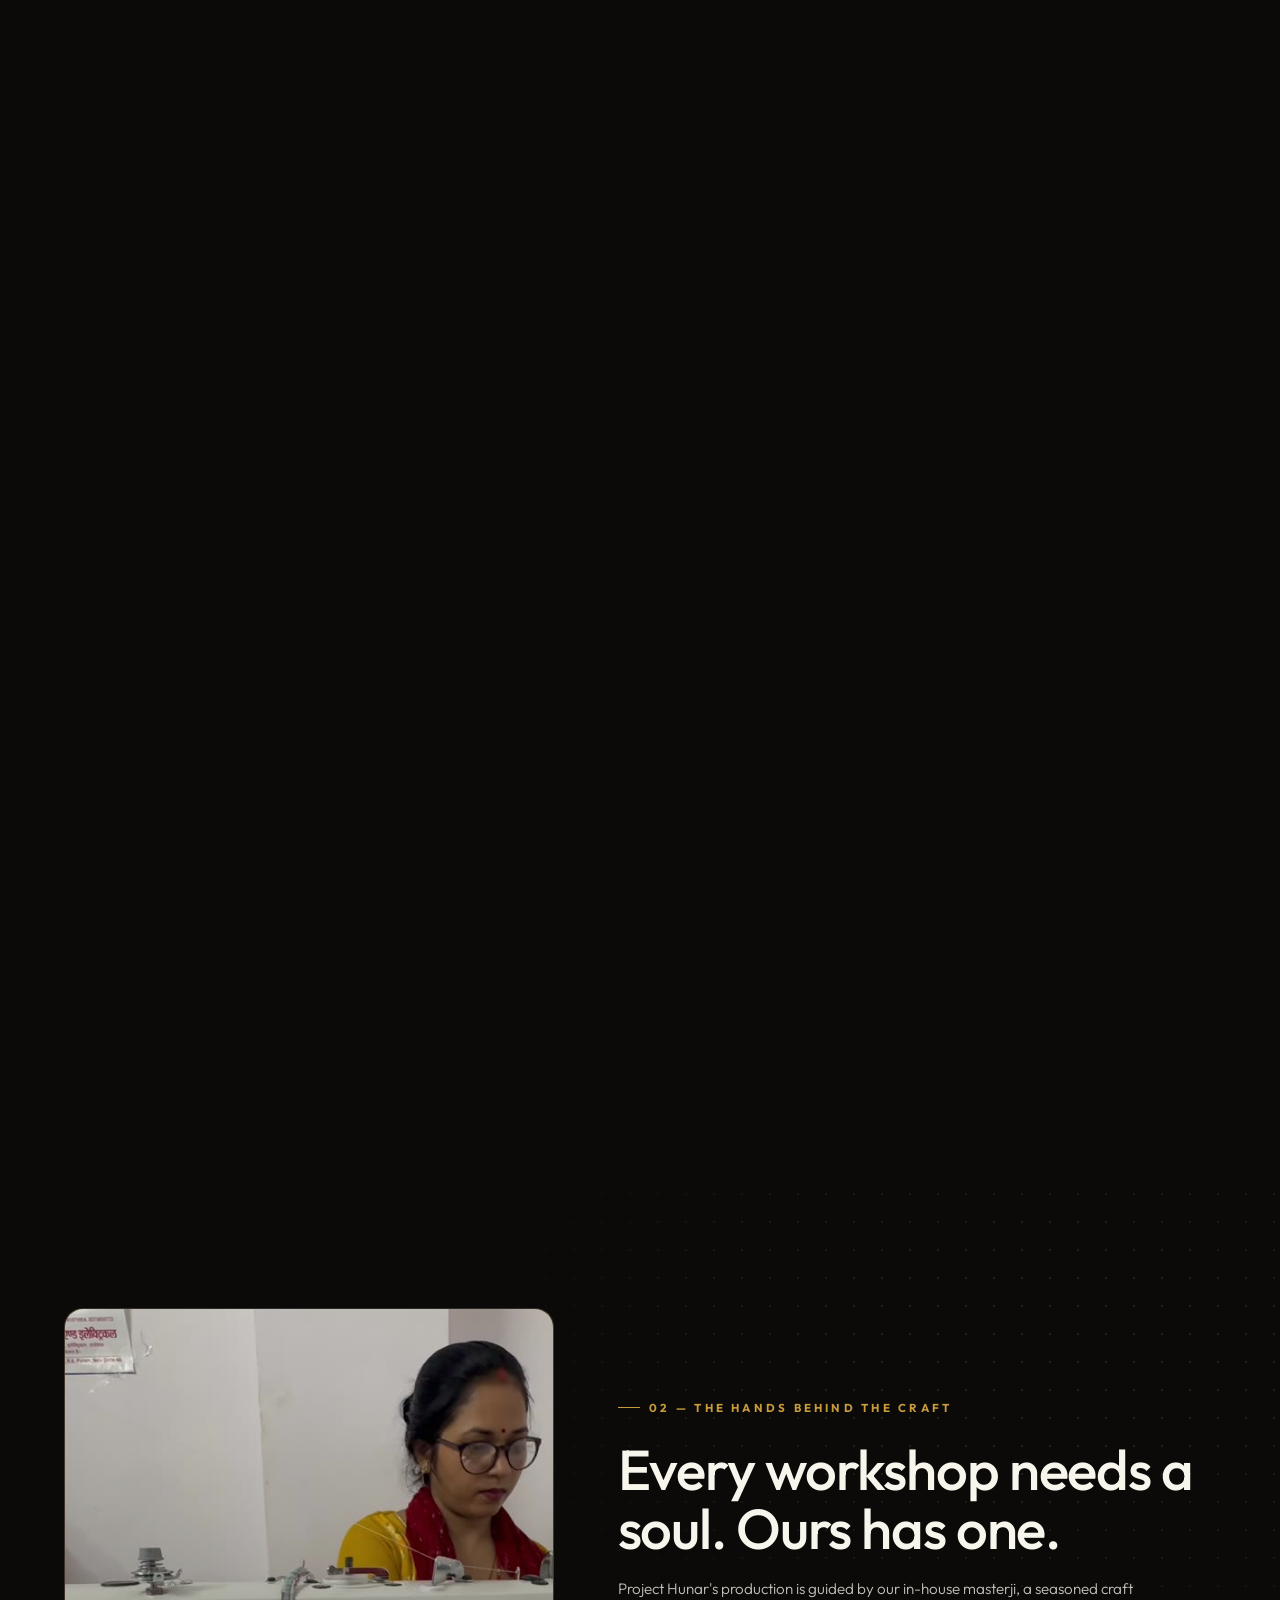
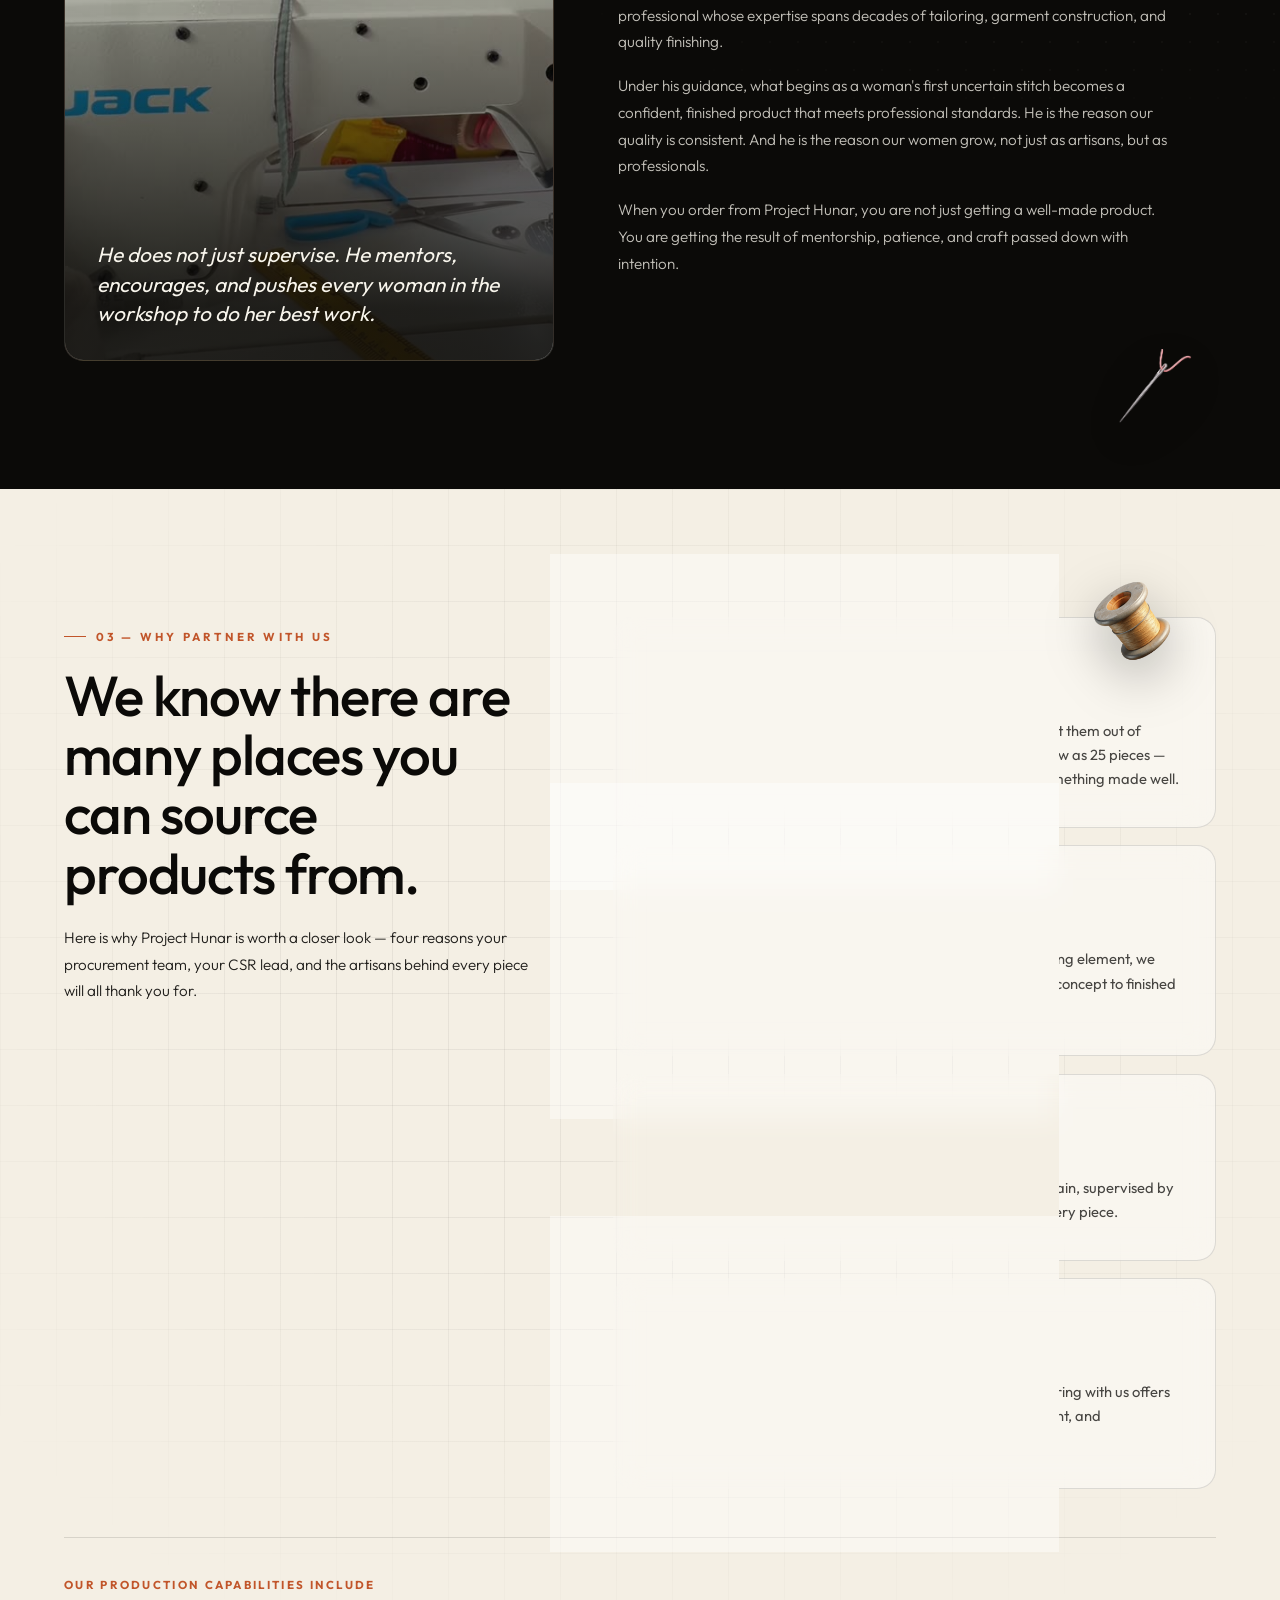
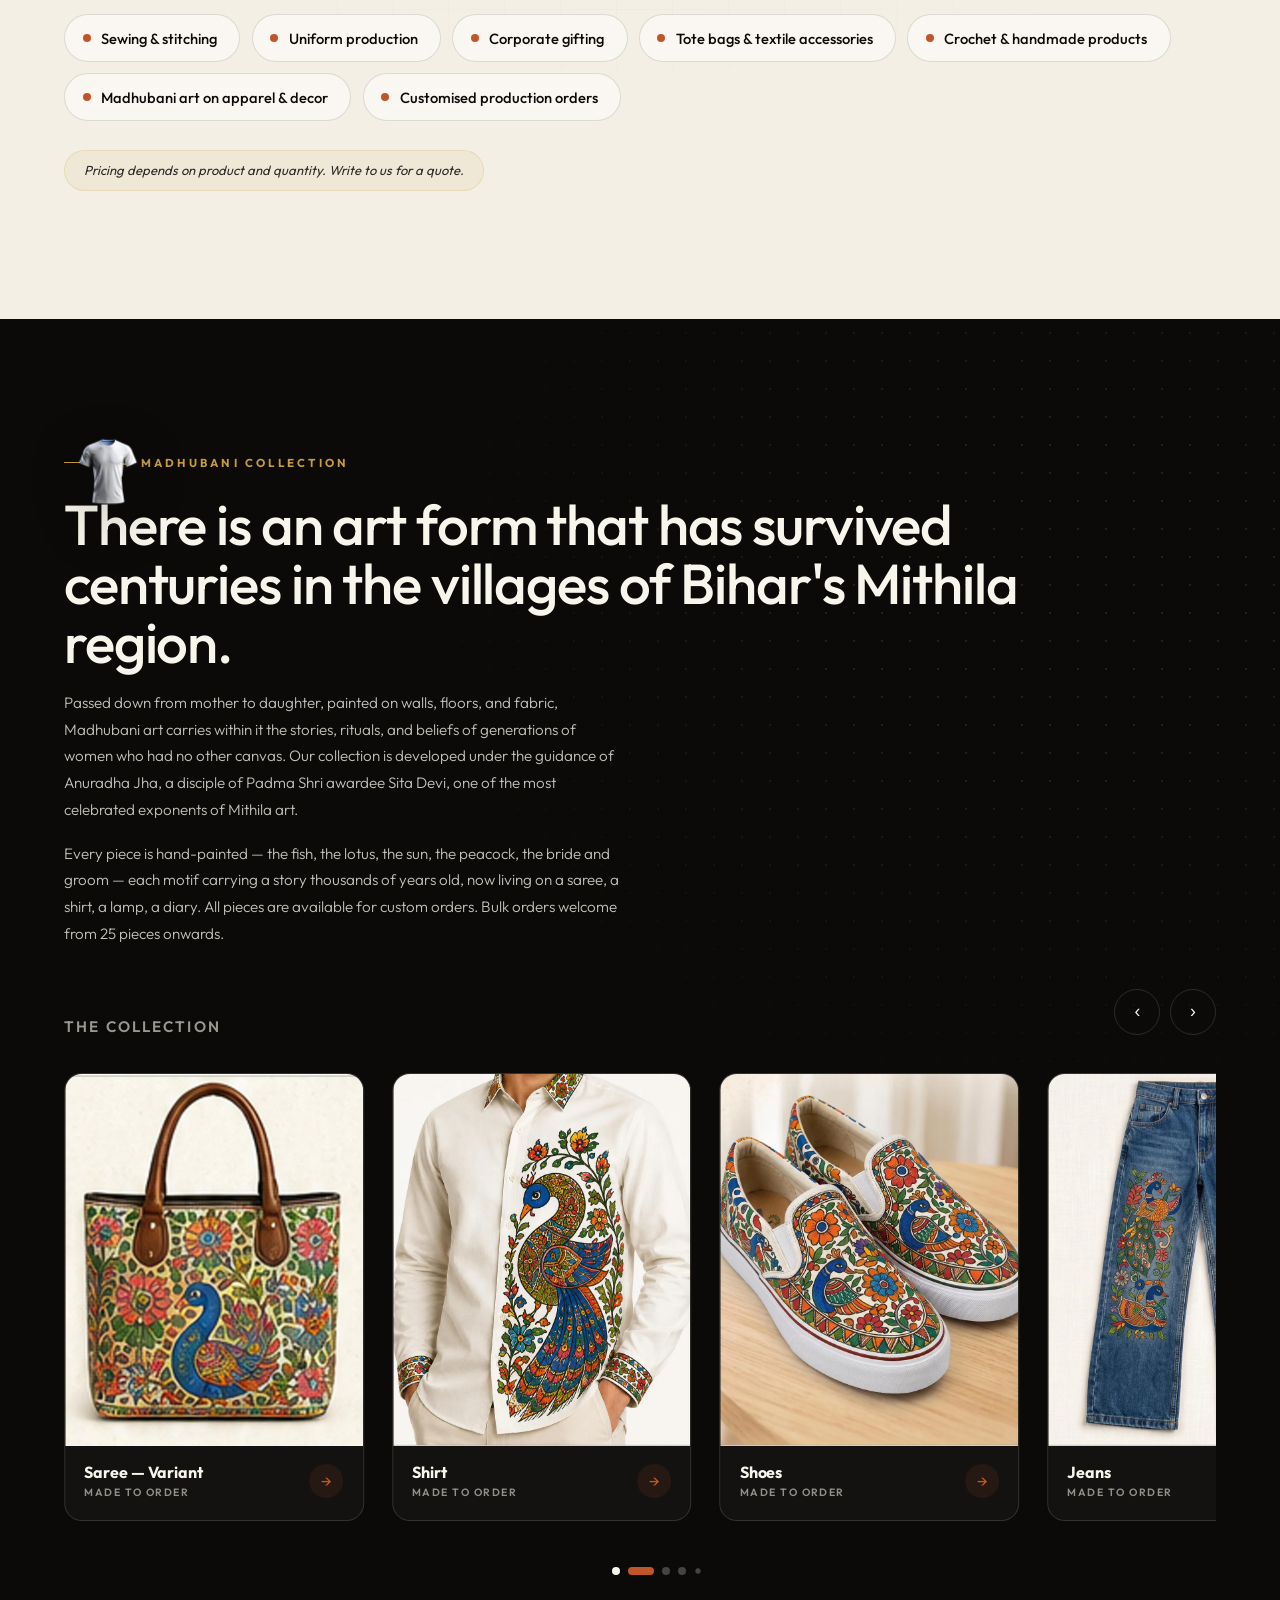
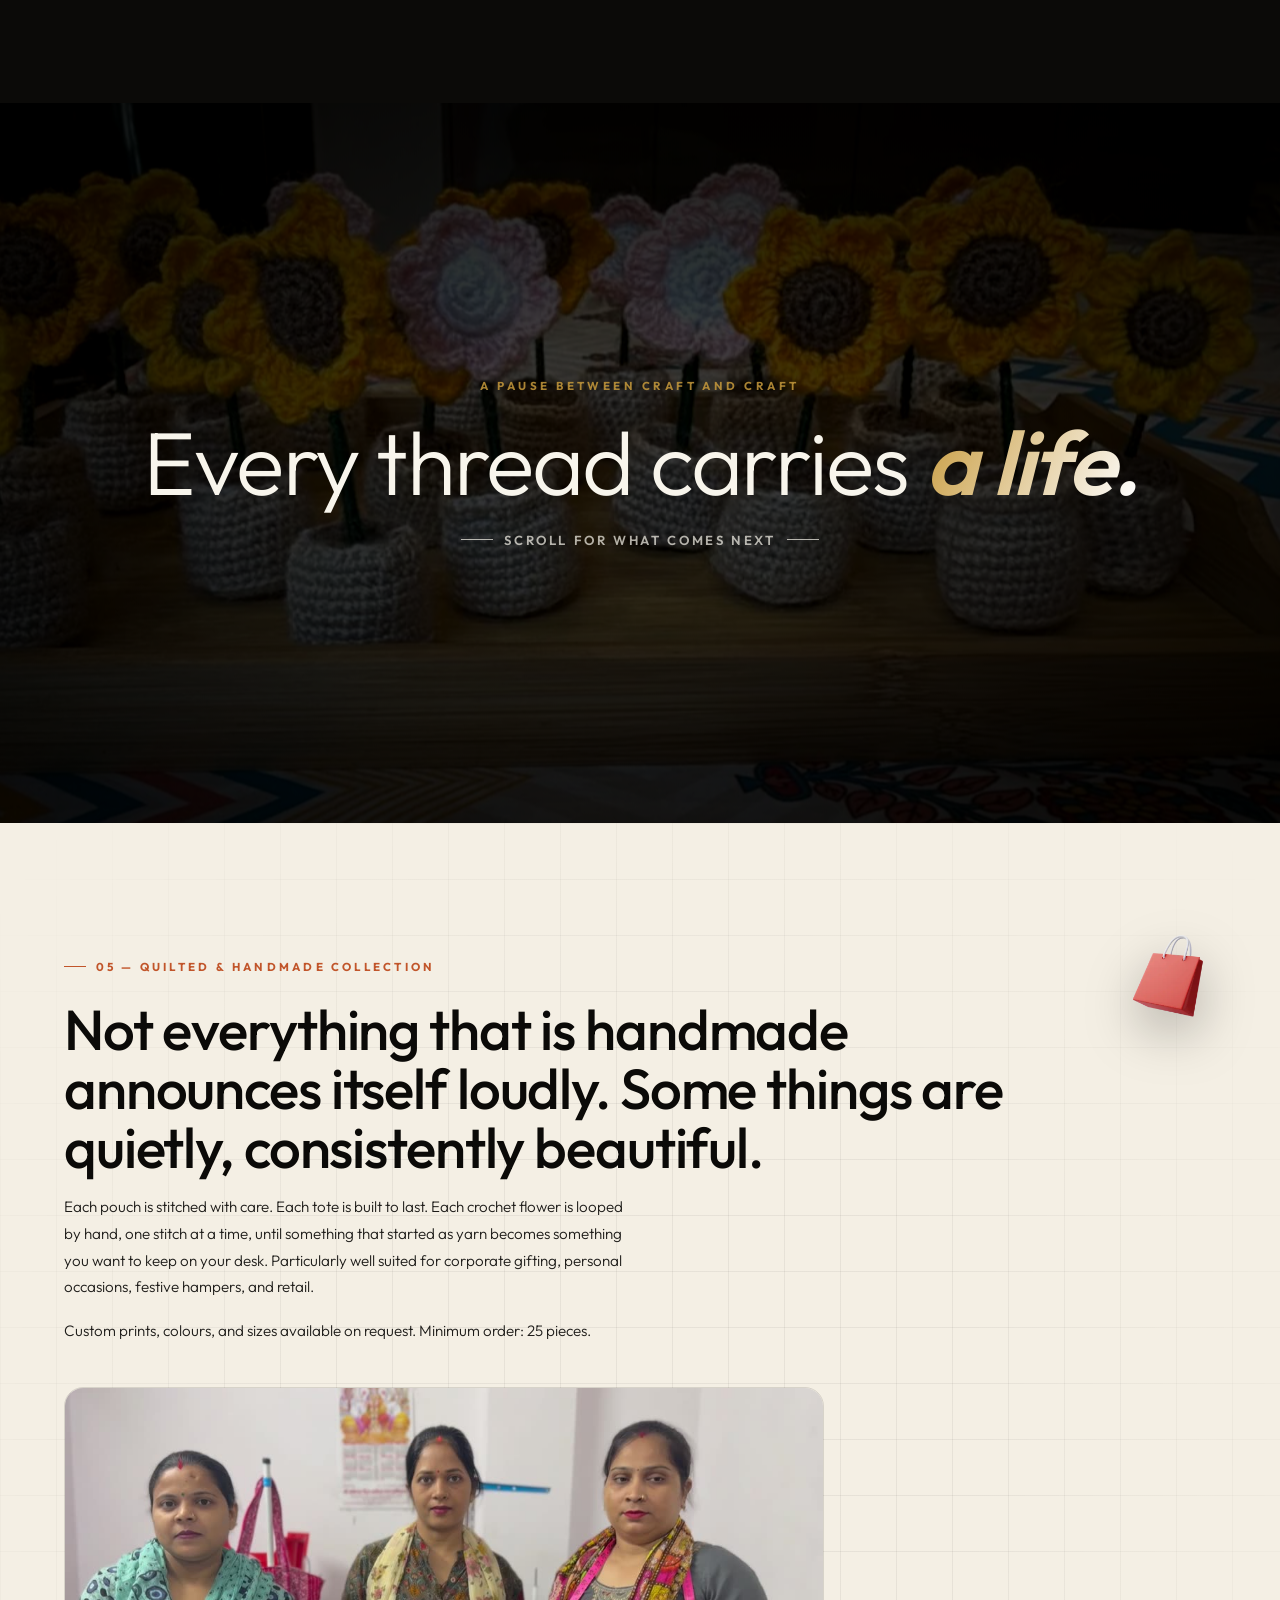
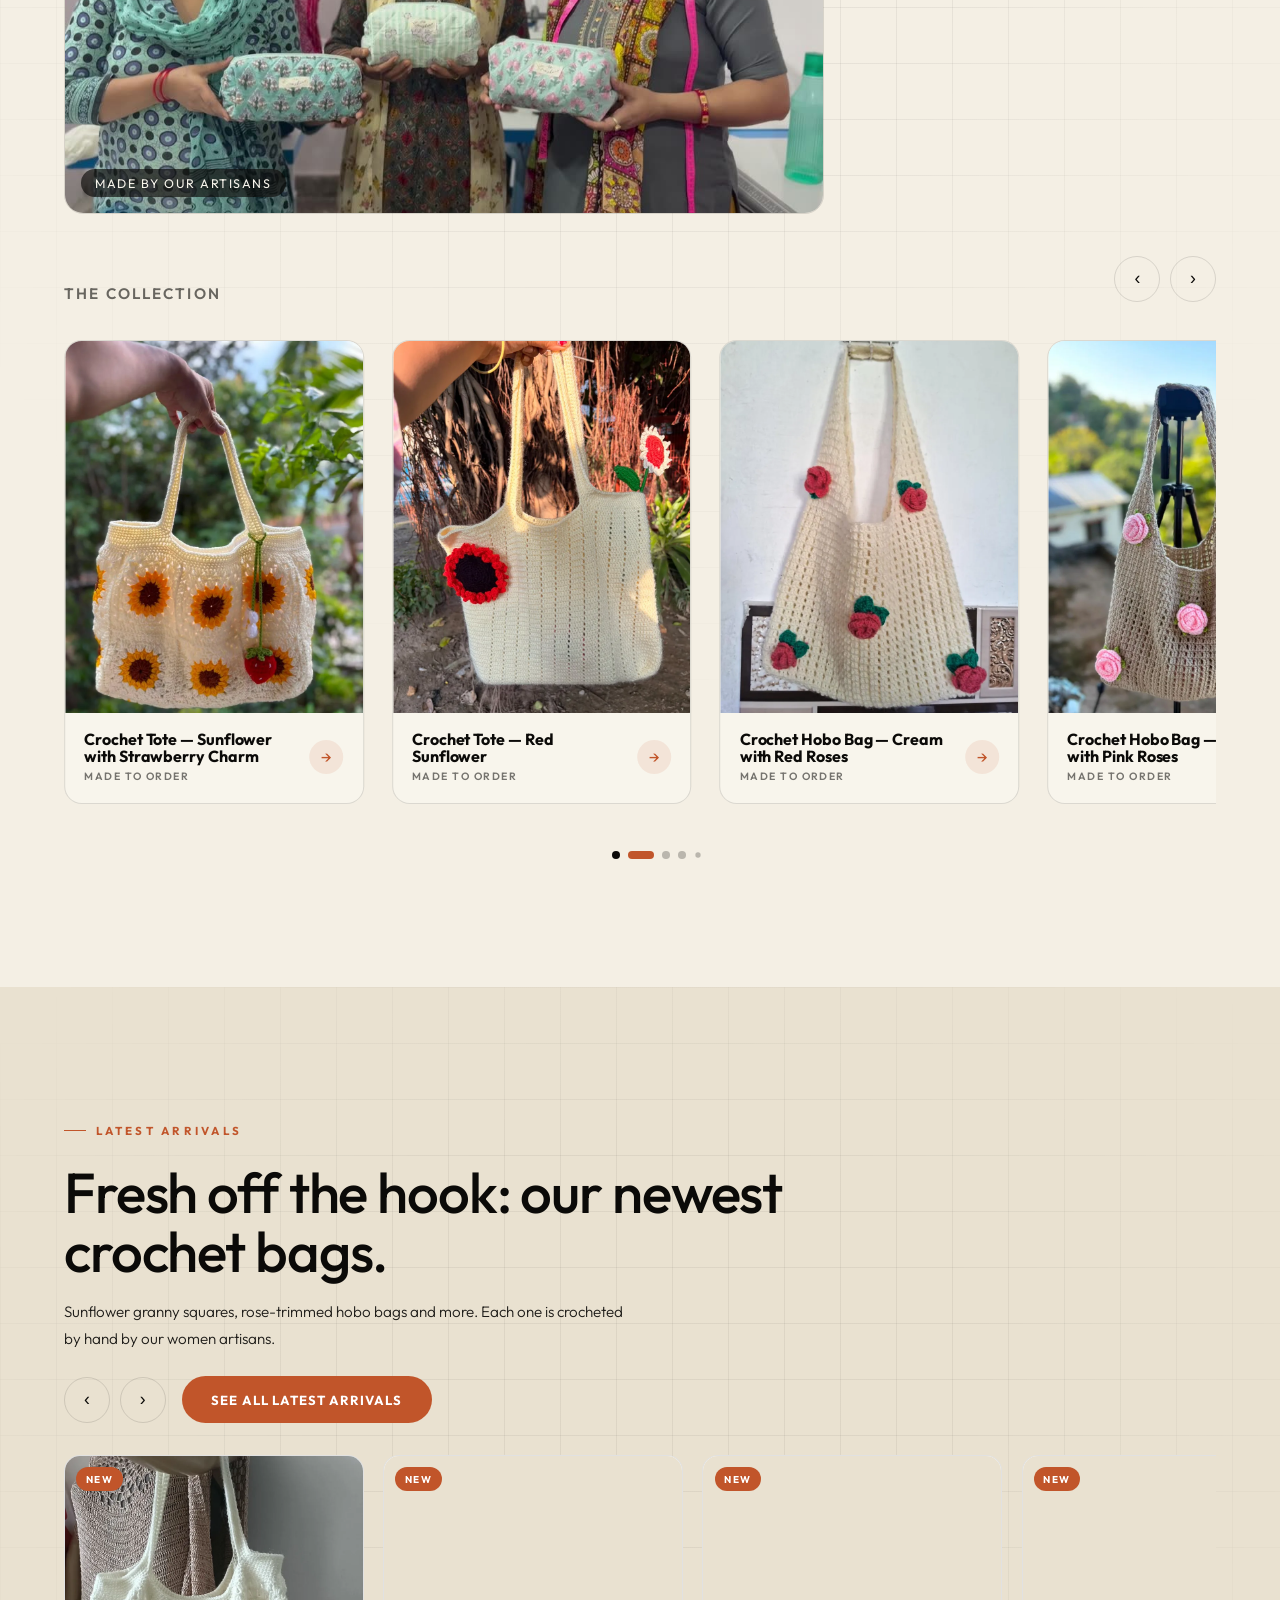
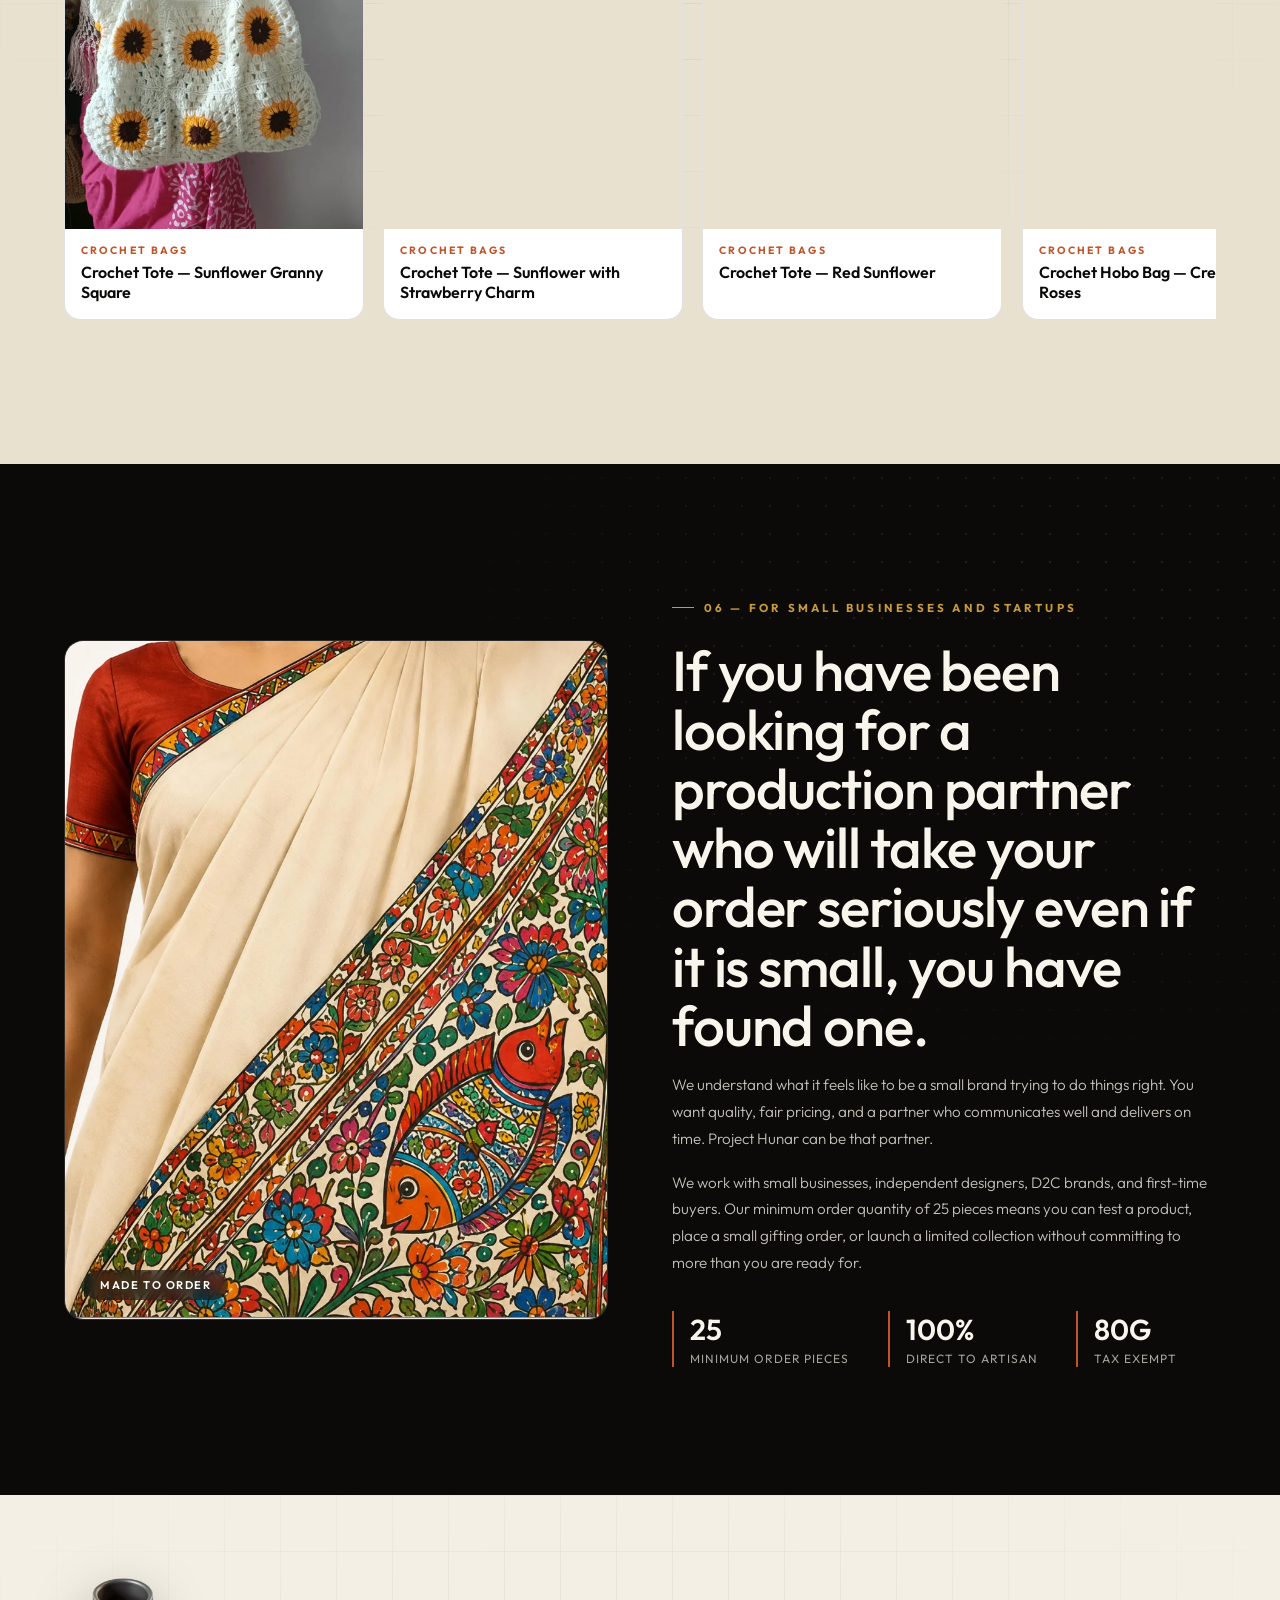
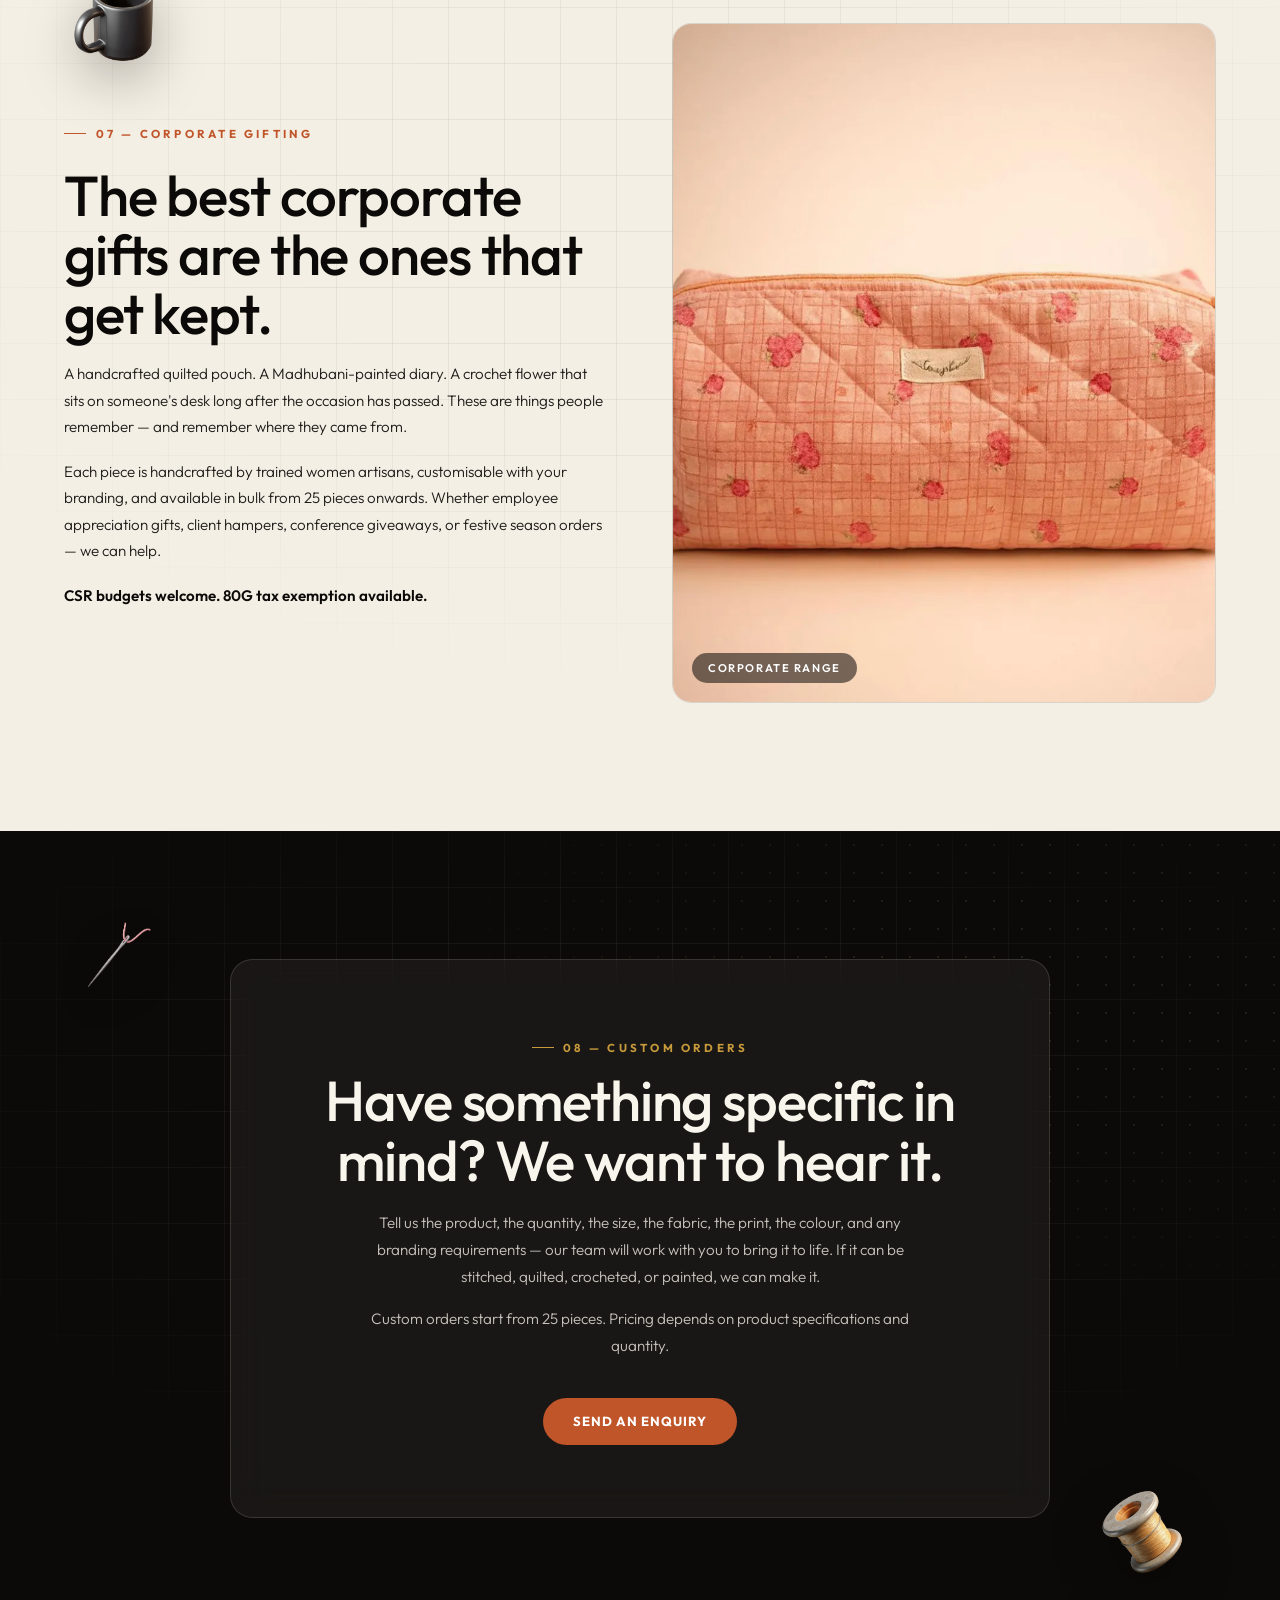
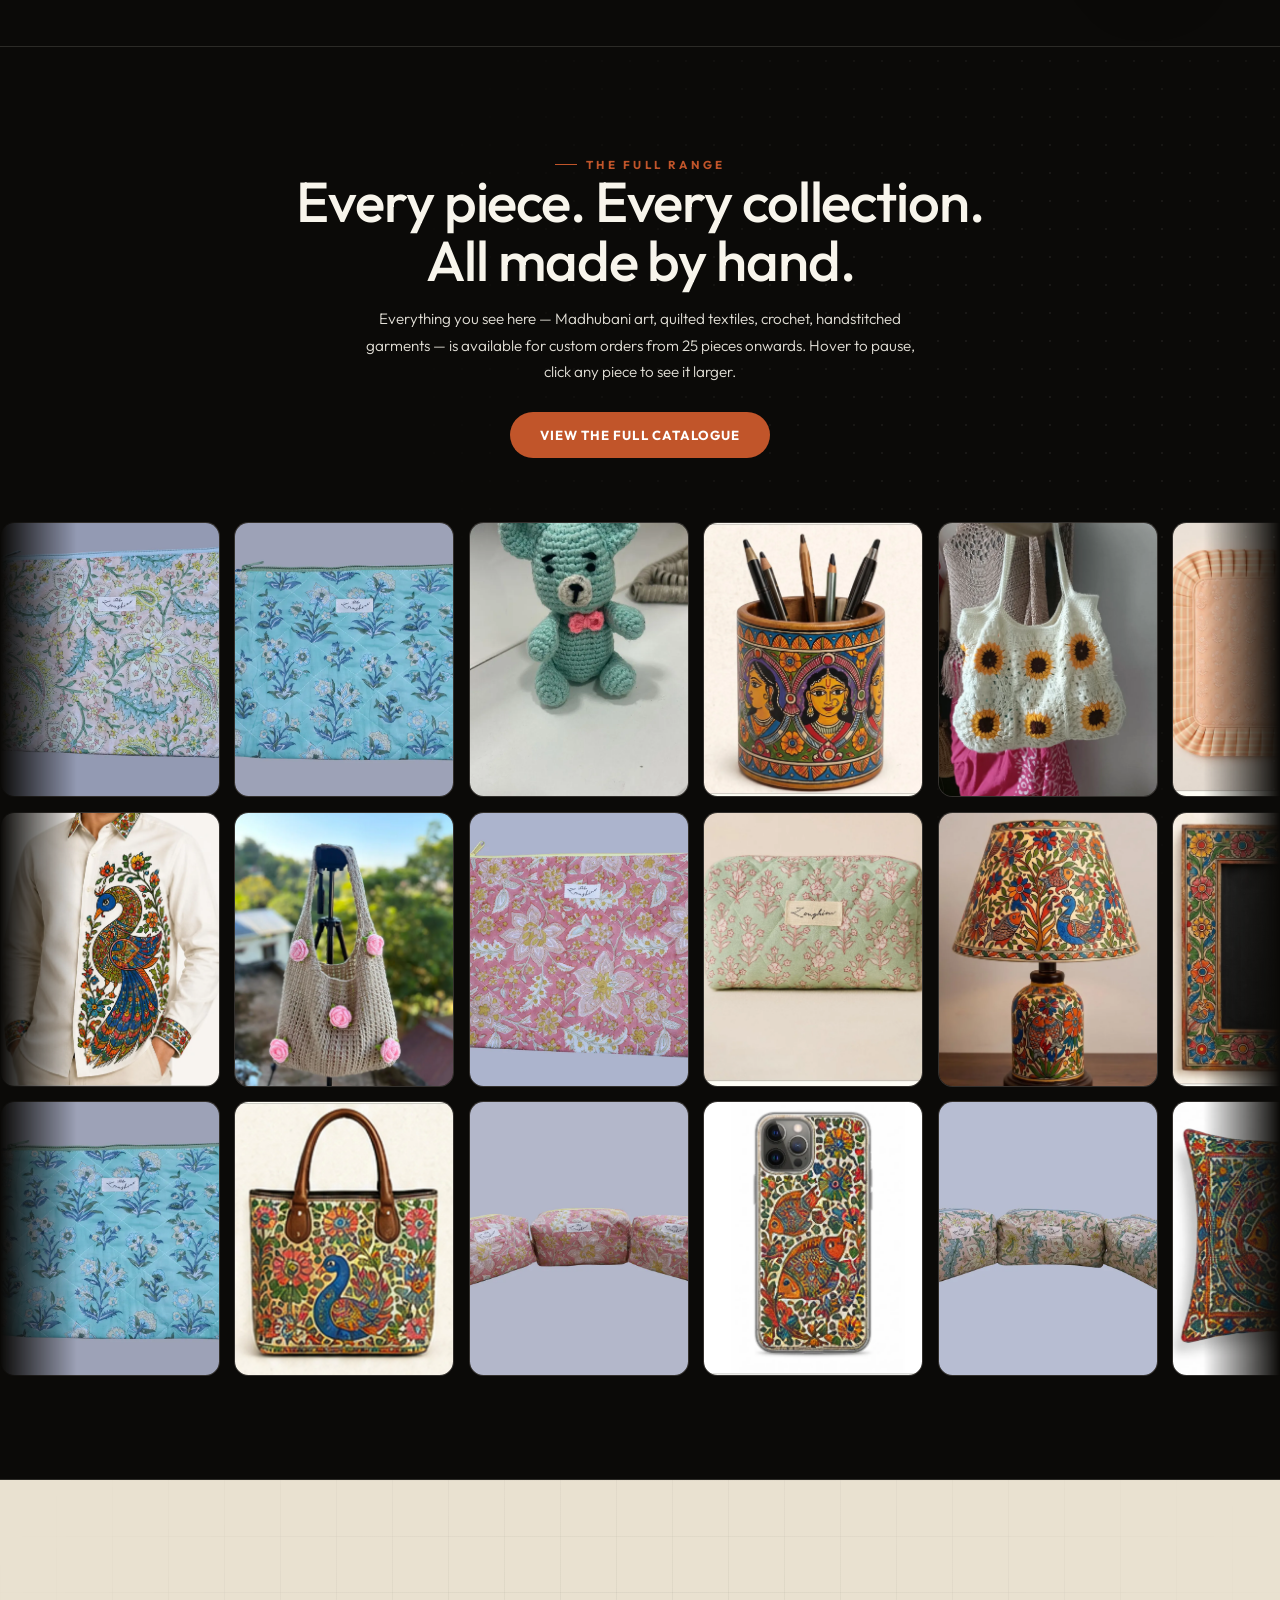
==== commit d4a5f278: "Add enquiry popup/page with lead capture to Google Sheets, FAQ accordion, nav links Co-Authored-By: " ====
--- a/index.html
+++ b/index.html
@@ -105,13 +105,125 @@
   ]
 }
 </script>
+<script type="application/ld+json">
+{
+  "@context": "https://schema.org",
+  "@type": "FAQPage",
+  "mainEntity": [
+    {
+      "@type": "Question",
+      "name": "What is Project Hunar?",
+      "acceptedAnswer": {
+        "@type": "Answer",
+        "text": "Project Hunar is a social enterprise by Anubhav NGO that creates livelihood opportunities for women artisans, turning their skills in stitching, crochet, and Madhubani art into contemporary, market-ready products."
+      }
+    },
+    {
+      "@type": "Question",
+      "name": "Where are you based?",
+      "acceptedAnswer": {
+        "@type": "Answer",
+        "text": "We're based in Delhi (Muhammadpur, behind Bhikaji Cama Place). We work with small brands and boutiques across India."
+      }
+    },
+    {
+      "@type": "Question",
+      "name": "Do you offer custom design services?",
+      "acceptedAnswer": {
+        "@type": "Answer",
+        "text": "Yes. Share your design, reference image, or requirement, and we'll work with you on styling, fit, and fabric to bring it to life."
+      }
+    },
+    {
+      "@type": "Question",
+      "name": "What products and categories do you work with?",
+      "acceptedAnswer": {
+        "@type": "Answer",
+        "text": "Garments, pouches, textile jewelry, crochet pieces, and Madhubani-art products. If you're not sure your category fits, just ask — we're happy to take a look."
+      }
+    },
+    {
+      "@type": "Question",
+      "name": "Do you accept customer-supplied fabric, including recycled or upcycled materials?",
+      "acceptedAnswer": {
+        "@type": "Answer",
+        "text": "Yes — we offer stitching of recycled and upcycled materials, including loom remnants and old sarees you send us for recycling/upcycling into a finished product."
+      }
+    },
+    {
+      "@type": "Question",
+      "name": "What other products can you stitch?",
+      "acceptedAnswer": {
+        "@type": "Answer",
+        "text": "Uniforms (including school and hospital uniforms), bags (shopping bags, wine bags, jute bags), pillow covers, and cushion covers — in addition to garments, pouches, textile jewelry, crochet pieces, and Madhubani-art products."
+      }
+    },
+    {
+      "@type": "Question",
+      "name": "What is your minimum order quantity (MOQ)?",
+      "acceptedAnswer": {
+        "@type": "Answer",
+        "text": "Our typical MOQ is 20–25 pieces per style. Smaller trial runs can sometimes be arranged — reach out and we'll confirm for your product."
+      }
+    },
+    {
+      "@type": "Question",
+      "name": "How is pricing worked out?",
+      "acceptedAnswer": {
+        "@type": "Answer",
+        "text": "Pricing depends on the product, fabric, and order quantity. Share your requirement with us for a detailed quote."
+      }
+    },
+    {
+      "@type": "Question",
+      "name": "How long does production take?",
+      "acceptedAnswer": {
+        "@type": "Answer",
+        "text": "Turnaround depends on the product and quantity. We'll confirm an estimated timeline as soon as we understand your order."
+      }
+    },
+    {
+      "@type": "Question",
+      "name": "Can I see samples before placing a bulk order?",
+      "acceptedAnswer": {
+        "@type": "Answer",
+        "text": "Yes, we can share sample images or physical samples for your product before you confirm a bulk order."
+      }
+    },
+    {
+      "@type": "Question",
+      "name": "How do I place an order or start working with you?",
+      "acceptedAnswer": {
+        "@type": "Answer",
+        "text": "Message us with your requirement (product, quantity, and any design reference). We share pricing, MOQ, and timeline for your product. We confirm a sample. Once approved, we move to full production."
+      }
+    },
+    {
+      "@type": "Question",
+      "name": "Do you work with small brands and boutiques, or only large orders?",
+      "acceptedAnswer": {
+        "@type": "Answer",
+        "text": "We specialize in working with small brands and boutiques, including custom and limited-run orders."
+      }
+    },
+    {
+      "@type": "Question",
+      "name": "How can I get in touch?",
+      "acceptedAnswer": {
+        "@type": "Answer",
+        "text": "Message us on Instagram @anubhav.ngo or WhatsApp us directly — we usually respond within a day."
+      }
+    }
+  ]
+}
+</script>
 <link rel="preconnect" href="https://fonts.googleapis.com">
 <link rel="preconnect" href="https://fonts.gstatic.com" crossorigin>
 <link href="https://fonts.googleapis.com/css2?family=Outfit:wght@200;300;400;500;600;700;800;900&display=swap" rel="stylesheet">
 <link rel="stylesheet" href="https://cdn.jsdelivr.net/npm/swiper@11/swiper-bundle.min.css">
 <script src="https://cdn.jsdelivr.net/npm/swiper@11/swiper-bundle.min.js" defer></script>
 <script src="https://cdn.jsdelivr.net/gh/darkroomengineering/lenis@1.1.14/dist/lenis.min.js" defer></script>
-<link rel="stylesheet" href="assets/css/main.css?v=20261101">
+<link rel="stylesheet" href="assets/css/main.css?v=20261107e">
 <!-- Meta Pixel Code -->
 <script>
 !function(f,b,e,v,n,t,s)
@@ -148,7 +260,9 @@
     <a href="#handmade">Handmade</a>
     <a href="catalogue.html">Catalogue</a>
     <a href="#partner">Partner</a>
+    <a href="#faq">FAQ</a>
     <a href="#contact">Contact</a>
+    <a href="enquiry.html" data-enquiry>Enquiry</a>
   </nav>
   <button class="nav-toggle" id="navToggle" aria-label="Menu" aria-expanded="false">
     <svg viewBox="0 0 24 24" aria-hidden="true"><path d="M3 6h18M3 12h18M3 18h18" stroke-linecap="round"/></svg>
@@ -494,7 +608,7 @@
       <p class="body-text" style="margin:0 auto 1rem;">Tell us the product, the quantity, the size, the fabric, the print, the colour, and any branding requirements — our team will work with you to bring it to life. If it can be stitched, quilted, crocheted, or painted, we can make it.</p>
       <p class="body-text" style="margin:0 auto;">Custom orders start from 25 pieces. Pricing depends on product specifications and quantity.</p>
       <div class="cta-row">
-        <a href="mailto:Contact@anubhavngo.in" class="btn btn-primary">Write to us with your brief</a>
+        <a href="enquiry.html" data-enquiry class="btn btn-primary">Send an enquiry</a>
       </div>
     </div>
   </div>
@@ -516,6 +630,81 @@
   </div>
 </section>
 
+<!-- ============ FAQ ============ -->
+<section class="dim" id="faq">
+  <div class="grid-overlay"></div>
+  <div class="wrap">
+    <div class="faq-wrap">
+      <div class="faq-head reveal">
+        <p class="eyebrow">FAQ</p>
+        <h2 class="headline">Frequently asked questions</h2>
+        <p class="body-text">Answers to what people most often ask us on Instagram and WhatsApp before placing an order or partnering with our artisans.</p>
+      </div>
+      <div class="faq-list reveal" id="faqList">
+      <div class="faq-item" data-open="false">
+        <button type="button" class="faq-q" id="faq-q-0" aria-expanded="false" aria-controls="faq-p-0"><span>What is Project Hunar?</span><span class="faq-icon" aria-hidden="true">+</span></button>
+        <div class="faq-panel" id="faq-p-0" role="region" aria-labelledby="faq-q-0"><div class="faq-panel-inner"><div class="faq-a">Project Hunar is a social enterprise by Anubhav NGO that creates livelihood opportunities for women artisans, turning their skills in stitching, crochet, and Madhubani art into contemporary, market-ready products.</div></div></div>
+      </div>
+      <div class="faq-item" data-open="false">
+        <button type="button" class="faq-q" id="faq-q-1" aria-expanded="false" aria-controls="faq-p-1"><span>Where are you based?</span><span class="faq-icon" aria-hidden="true">+</span></button>
+        <div class="faq-panel" id="faq-p-1" role="region" aria-labelledby="faq-q-1"><div class="faq-panel-inner"><div class="faq-a">We're based in Delhi (Muhammadpur, behind Bhikaji Cama Place). We work with small brands and boutiques across India.</div></div></div>
+      </div>
+      <div class="faq-item" data-open="false">
+        <button type="button" class="faq-q" id="faq-q-2" aria-expanded="false" aria-controls="faq-p-2"><span>Do you offer custom design services?</span><span class="faq-icon" aria-hidden="true">+</span></button>
+        <div class="faq-panel" id="faq-p-2" role="region" aria-labelledby="faq-q-2"><div class="faq-panel-inner"><div class="faq-a">Yes. Share your design, reference image, or requirement, and we'll work with you on styling, fit, and fabric to bring it to life.</div></div></div>
+      </div>
+      <div class="faq-item" data-open="false">
+        <button type="button" class="faq-q" id="faq-q-3" aria-expanded="false" aria-controls="faq-p-3"><span>What products and categories do you work with?</span><span class="faq-icon" aria-hidden="true">+</span></button>
+        <div class="faq-panel" id="faq-p-3" role="region" aria-labelledby="faq-q-3"><div class="faq-panel-inner"><div class="faq-a">Garments, pouches, textile jewelry, crochet pieces, and Madhubani-art products. If you're not sure your category fits, just ask — we're happy to take a look.</div></div></div>
+      </div>
+      <div class="faq-item" data-open="false">
+        <button type="button" class="faq-q" id="faq-q-4" aria-expanded="false" aria-controls="faq-p-4"><span>Do you accept customer-supplied fabric, including recycled or upcycled materials?</span><span class="faq-icon" aria-hidden="true">+</span></button>
+        <div class="faq-panel" id="faq-p-4" role="region" aria-labelledby="faq-q-4"><div class="faq-panel-inner"><div class="faq-a">Yes — we offer stitching of recycled and upcycled materials, including loom remnants and old sarees you send us for recycling/upcycling into a finished product.</div></div></div>
+      </div>
+      <div class="faq-item" data-open="false">
+        <button type="button" class="faq-q" id="faq-q-5" aria-expanded="false" aria-controls="faq-p-5"><span>What other products can you stitch?</span><span class="faq-icon" aria-hidden="true">+</span></button>
+        <div class="faq-panel" id="faq-p-5" role="region" aria-labelledby="faq-q-5"><div class="faq-panel-inner"><div class="faq-a">Uniforms (including school and hospital uniforms), bags (shopping bags, wine bags, jute bags), pillow covers, and cushion covers — in addition to garments, pouches, textile jewelry, crochet pieces, and Madhubani-art products.</div></div></div>
+      </div>
+      <div class="faq-item" data-open="false">
+        <button type="button" class="faq-q" id="faq-q-6" aria-expanded="false" aria-controls="faq-p-6"><span>What is your minimum order quantity (MOQ)?</span><span class="faq-icon" aria-hidden="true">+</span></button>
+        <div class="faq-panel" id="faq-p-6" role="region" aria-labelledby="faq-q-6"><div class="faq-panel-inner"><div class="faq-a">Our typical MOQ is 20–25 pieces per style. Smaller trial runs can sometimes be arranged — reach out and we'll confirm for your product.</div></div></div>
+      </div>
+      <div class="faq-item" data-open="false">
+        <button type="button" class="faq-q" id="faq-q-7" aria-expanded="false" aria-controls="faq-p-7"><span>How is pricing worked out?</span><span class="faq-icon" aria-hidden="true">+</span></button>
+        <div class="faq-panel" id="faq-p-7" role="region" aria-labelledby="faq-q-7"><div class="faq-panel-inner"><div class="faq-a">Pricing depends on the product, fabric, and order quantity. Share your requirement with us for a detailed quote.</div></div></div>
+      </div>
+      <div class="faq-item" data-open="false">
+        <button type="button" class="faq-q" id="faq-q-8" aria-expanded="false" aria-controls="faq-p-8"><span>How long does production take?</span><span class="faq-icon" aria-hidden="true">+</span></button>
+        <div class="faq-panel" id="faq-p-8" role="region" aria-labelledby="faq-q-8"><div class="faq-panel-inner"><div class="faq-a">Turnaround depends on the product and quantity. We'll confirm an estimated timeline as soon as we understand your order.</div></div></div>
+      </div>
+      <div class="faq-item" data-open="false">
+        <button type="button" class="faq-q" id="faq-q-9" aria-expanded="false" aria-controls="faq-p-9"><span>Can I see samples before placing a bulk order?</span><span class="faq-icon" aria-hidden="true">+</span></button>
+        <div class="faq-panel" id="faq-p-9" role="region" aria-labelledby="faq-q-9"><div class="faq-panel-inner"><div class="faq-a">Yes, we can share sample images or physical samples for your product before you confirm a bulk order.</div></div></div>
+      </div>
+      <div class="faq-item" data-open="false">
+        <button type="button" class="faq-q" id="faq-q-10" aria-expanded="false" aria-controls="faq-p-10"><span>How do I place an order or start working with you?</span><span class="faq-icon" aria-hidden="true">+</span></button>
+        <div class="faq-panel" id="faq-p-10" role="region" aria-labelledby="faq-q-10"><div class="faq-panel-inner"><div class="faq-a"><ol><li>Message us with your requirement (product, quantity, and any design reference)</li><li>We share pricing, MOQ, and timeline for your product</li><li>We confirm a sample</li><li>Once approved, we move to full production</li></ol></div></div></div>
+      </div>
+      <div class="faq-item" data-open="false">
+        <button type="button" class="faq-q" id="faq-q-11" aria-expanded="false" aria-controls="faq-p-11"><span>Do you work with small brands and boutiques, or only large orders?</span><span class="faq-icon" aria-hidden="true">+</span></button>
+        <div class="faq-panel" id="faq-p-11" role="region" aria-labelledby="faq-q-11"><div class="faq-panel-inner"><div class="faq-a">We specialize in working with small brands and boutiques, including custom and limited-run orders.</div></div></div>
+      </div>
+      <div class="faq-item" data-open="false">
+        <button type="button" class="faq-q" id="faq-q-12" aria-expanded="false" aria-controls="faq-p-12"><span>How can I get in touch?</span><span class="faq-icon" aria-hidden="true">+</span></button>
+        <div class="faq-panel" id="faq-p-12" role="region" aria-labelledby="faq-q-12"><div class="faq-panel-inner"><div class="faq-a">Message us on Instagram <a href="https://www.instagram.com/anubhav.ngo" target="_blank" rel="noopener">@anubhav.ngo</a> or WhatsApp us directly — we usually respond within a day.</div></div></div>
+      </div>
+      </div>
+      <div class="faq-cta reveal">
+        <p>Still have a question? We usually reply within a day.</p>
+        <div class="faq-cta-btns">
+          <a href="enquiry.html" data-enquiry class="btn btn-primary">Send an enquiry</a>
+          <a href="https://www.instagram.com/anubhav.ngo" target="_blank" rel="noopener" class="btn btn-ghost">Message on Instagram</a>
+        </div>
+      </div>
+    </div>
+  </div>
+</section>
+
 <!-- ============ CONTACT ============ -->
 <section class="light" id="contact">
   <div class="grid-overlay"></div>
@@ -543,7 +732,8 @@
         </div>
       </div>
       <div class="cta-row">
-        <a href="mailto:Contact@anubhavngo.in" class="btn btn-primary">Email Us</a>
+        <a href="enquiry.html" data-enquiry class="btn btn-primary">Send an enquiry</a>
+        <a href="mailto:Contact@anubhavngo.in" class="btn btn-ghost">Email Us</a>
         <a href="https://www.anubhavngo.in" target="_blank" rel="noopener" class="btn btn-ghost">Visit anubhavngo.in</a>
       </div>
     </div>
@@ -578,6 +768,8 @@
 <script src="assets/js/products.js?v=20261101"></script>
 <script src="assets/js/lightbox.js?v=20261101"></script>
 <script src="assets/js/home.js?v=20261101"></script>
+<script src="assets/js/enquiry.js?v=20261107e"></script>
+<script src="assets/js/faq.js?v=20261107e"></script>
 <script src="assets/js/tracking.js?v=20261101"></script>
 </body>
 </html>
--- a/assets/css/main.css
+++ b/assets/css/main.css
@@ -1046,3 +1046,71 @@
   .latest-grid{display:flex;gap:1.2rem;overflow-x:auto;scroll-snap-type:x mandatory;scroll-behavior:smooth;padding-bottom:1rem;-webkit-overflow-scrolling:touch;scrollbar-width:thin;}
   .latest-grid .cat-card{flex:0 0 clamp(220px,24vw,300px);scroll-snap-align:start;}
   @media (max-width:640px){.latest-grid{gap:.8rem;}.latest-grid .cat-card{flex-basis:62vw;}}
+
+  /* ===== Enquiry (popup, button, page) ===== */
+  .enq-fab{position:fixed;z-index:900;right:max(1rem,env(safe-area-inset-right,0px));bottom:max(1rem,env(safe-area-inset-bottom,0px));display:inline-flex;align-items:center;gap:.5rem;border:0;cursor:pointer;font:600 .92rem 'Outfit',sans-serif;color:#fff;background:var(--clay);padding:.85rem 1.25rem;border-radius:999px;box-shadow:0 10px 30px -8px rgba(193,85,42,.7);transition:transform .25s var(--ease),background .25s;}
+  .enq-fab:hover{transform:translateY(-3px);background:#a5471f;}
+  .enq-fab:focus-visible,.enq-close:focus-visible{outline:2px solid var(--gold);outline-offset:3px;}
+  .enq-modal{position:fixed;inset:0;z-index:9998;display:flex;align-items:center;justify-content:center;padding:1rem;}
+  .enq-modal[hidden]{display:none;}
+  .enq-backdrop{position:absolute;inset:0;background:rgba(11,10,8,.68);}
+  .enq-dialog{position:relative;width:min(900px,100%);max-height:calc(100dvh - 2rem);overflow-y:auto;background:var(--paper);color:var(--ink);border-radius:1.2rem;padding:clamp(1.4rem,4vw,2.6rem);}
+  .enq-dialog h2{font-family:'Outfit',sans-serif;font-size:clamp(1.4rem,3.2vw,2rem);line-height:1.15;margin:.3rem 0 1.4rem;font-weight:700;padding-right:2rem;}
+  .enq-close{position:absolute;top:.7rem;right:.9rem;width:2.4rem;height:2.4rem;border:0;background:transparent;font-size:1.8rem;line-height:1;cursor:pointer;color:var(--ink);border-radius:50%;}
+  .enq-close:hover{background:var(--line-light);}
+  html.enq-lock{overflow:hidden;}
+  .enq-grid{display:grid;grid-template-columns:1fr 1.25fr;gap:2rem;align-items:start;}
+  .enq-info h3{font-size:.7rem;text-transform:uppercase;letter-spacing:.2em;color:var(--clay);margin:0 0 .8rem;font-weight:700;}
+  .enq-info ul{list-style:none;padding:0;margin:0;}
+  .enq-info li{padding:.6rem 0;border-bottom:1px solid var(--line-light);font-size:.92rem;line-height:1.45;}
+  .enq-info li strong{display:block;font-weight:600;}
+  .enq-form{display:grid;gap:.9rem;min-width:0;}
+  .enq-form label{display:grid;gap:.3rem;font-size:.78rem;font-weight:600;letter-spacing:.03em;}
+  .enq-form small{font-weight:400;opacity:.65;}
+  .enq-form input,.enq-form select,.enq-form textarea{font:inherit;font-size:1rem;padding:.75rem .85rem;border:1px solid var(--line-light);border-radius:.6rem;background:#fff;color:var(--ink);width:100%;min-width:0;box-sizing:border-box;}
+  .enq-form input:focus,.enq-form select:focus,.enq-form textarea:focus{outline:2px solid var(--clay);outline-offset:1px;}
+  .enq-row{display:grid;grid-template-columns:1fr 1fr;gap:.9rem;}
+  .enq-photos{border:1px dashed var(--line-light);border-radius:.7rem;padding:.8rem .9rem .9rem;margin:0;display:grid;gap:.8rem;min-width:0;}
+  .enq-photos legend{font-size:.78rem;font-weight:600;padding:0 .4rem;}
+  .enq-thumbs:empty{display:none;}
+  .enq-thumbs{display:flex;gap:.5rem;flex-wrap:wrap;}
+  .enq-thumbs img{width:64px;height:64px;object-fit:cover;border-radius:.5rem;border:1px solid var(--line-light);}
+  .enq-hp{position:absolute;left:-9999px;}
+  .enq-form button{justify-self:start;cursor:pointer;border:0;}
+  .enq-msg{font-size:.9rem;min-height:1.2em;margin:0;}.enq-msg.ok{color:#2e6b3a;}.enq-msg.err{color:#b3261e;}
+  .enq-page .enq-card{max-width:960px;margin:0 auto;border-radius:1.4rem;border:1px solid var(--line-light);padding:clamp(1.6rem,5vw,3.2rem);background:rgba(248,245,236,.55);}
+  @media (max-width:760px){.enq-grid,.enq-row{grid-template-columns:1fr;}.enq-fab span{display:none;}.enq-fab{padding:.95rem;}}
+
+  .enq-thanks{text-align:center;display:grid;gap:.8rem;justify-items:center;padding:1rem 0;}
+  .enq-thanks[hidden],.enq-grid[hidden]{display:none;}
+  .enq-thanks h3{font-family:"Outfit",sans-serif;font-size:1.5rem;margin:0;}
+  .enq-thanks p{margin:0;max-width:52ch;}
+  .enq-thanks a{color:var(--clay);}
+
+  /* ===== FAQ accordion ===== */
+  .faq-wrap{max-width:820px;margin:0 auto;}
+  .faq-head{margin-bottom:2.4rem;}
+  .faq-head .eyebrow{justify-content:flex-start;}
+  .faq-head h2.headline{max-width:none;}
+  .faq-list{display:flex;flex-direction:column;gap:.75rem;}
+  .faq-item{background:rgba(248,245,236,.7);border:1px solid var(--line-light);border-radius:1rem;overflow:hidden;transition:border-color .25s var(--ease),box-shadow .25s var(--ease);}
+  .faq-item[data-open="true"]{border-color:var(--clay);box-shadow:0 14px 34px -18px rgba(193,85,42,.5);}
+  .faq-q{all:unset;box-sizing:border-box;width:100%;display:flex;align-items:center;justify-content:space-between;gap:1rem;cursor:pointer;padding:1.1rem 1.3rem;font-family:'Outfit',sans-serif;font-size:1.02rem;font-weight:500;line-height:1.4;color:var(--ink);}
+  .faq-q:focus-visible{outline:2px solid var(--clay);outline-offset:-3px;border-radius:1rem;}
+  .faq-icon{flex:0 0 auto;width:1.8rem;height:1.8rem;border-radius:50%;display:flex;align-items:center;justify-content:center;background:rgba(193,85,42,.12);color:var(--clay);font-size:1.15rem;line-height:1;transition:transform .3s var(--ease),background .25s,color .25s;}
+  .faq-item[data-open="true"] .faq-icon{transform:rotate(45deg);background:var(--clay);color:#fff;}
+  .faq-panel{display:grid;grid-template-rows:0fr;transition:grid-template-rows .35s var(--ease);}
+  .faq-item[data-open="true"] .faq-panel{grid-template-rows:1fr;}
+  .faq-panel-inner{overflow:hidden;min-height:0;}
+  .faq-a{padding:0 1.3rem 1.3rem;font-size:.95rem;line-height:1.75;font-weight:300;opacity:.9;}
+  .faq-a a{color:var(--clay);font-weight:600;text-decoration:none;}
+  .faq-a a:hover{text-decoration:underline;}
+  .faq-a ol{margin:0;padding-left:1.2rem;}
+  .faq-a li+li{margin-top:.4rem;}
+  .faq-cta{margin-top:2.4rem;padding:1.5rem 1.7rem;border-radius:1.1rem;background:var(--ink);color:var(--cream);display:flex;flex-wrap:wrap;align-items:center;justify-content:space-between;gap:1rem;}
+  .faq-cta p{margin:0;font-size:1rem;font-weight:300;opacity:.85;}
+  .faq-cta-btns{display:flex;gap:.7rem;flex-wrap:wrap;}
+  .faq-cta .btn-ghost{border-color:var(--line-dark);color:var(--cream);}
+  .faq-cta .btn-ghost:hover{border-color:var(--gold);color:var(--gold);}
+  @media (max-width:480px){.faq-q{padding:1rem;font-size:.97rem;}.faq-a{padding:0 1rem 1.1rem;}}
+  @media (prefers-reduced-motion:reduce){.faq-panel,.faq-icon,.faq-item{transition:none;}}
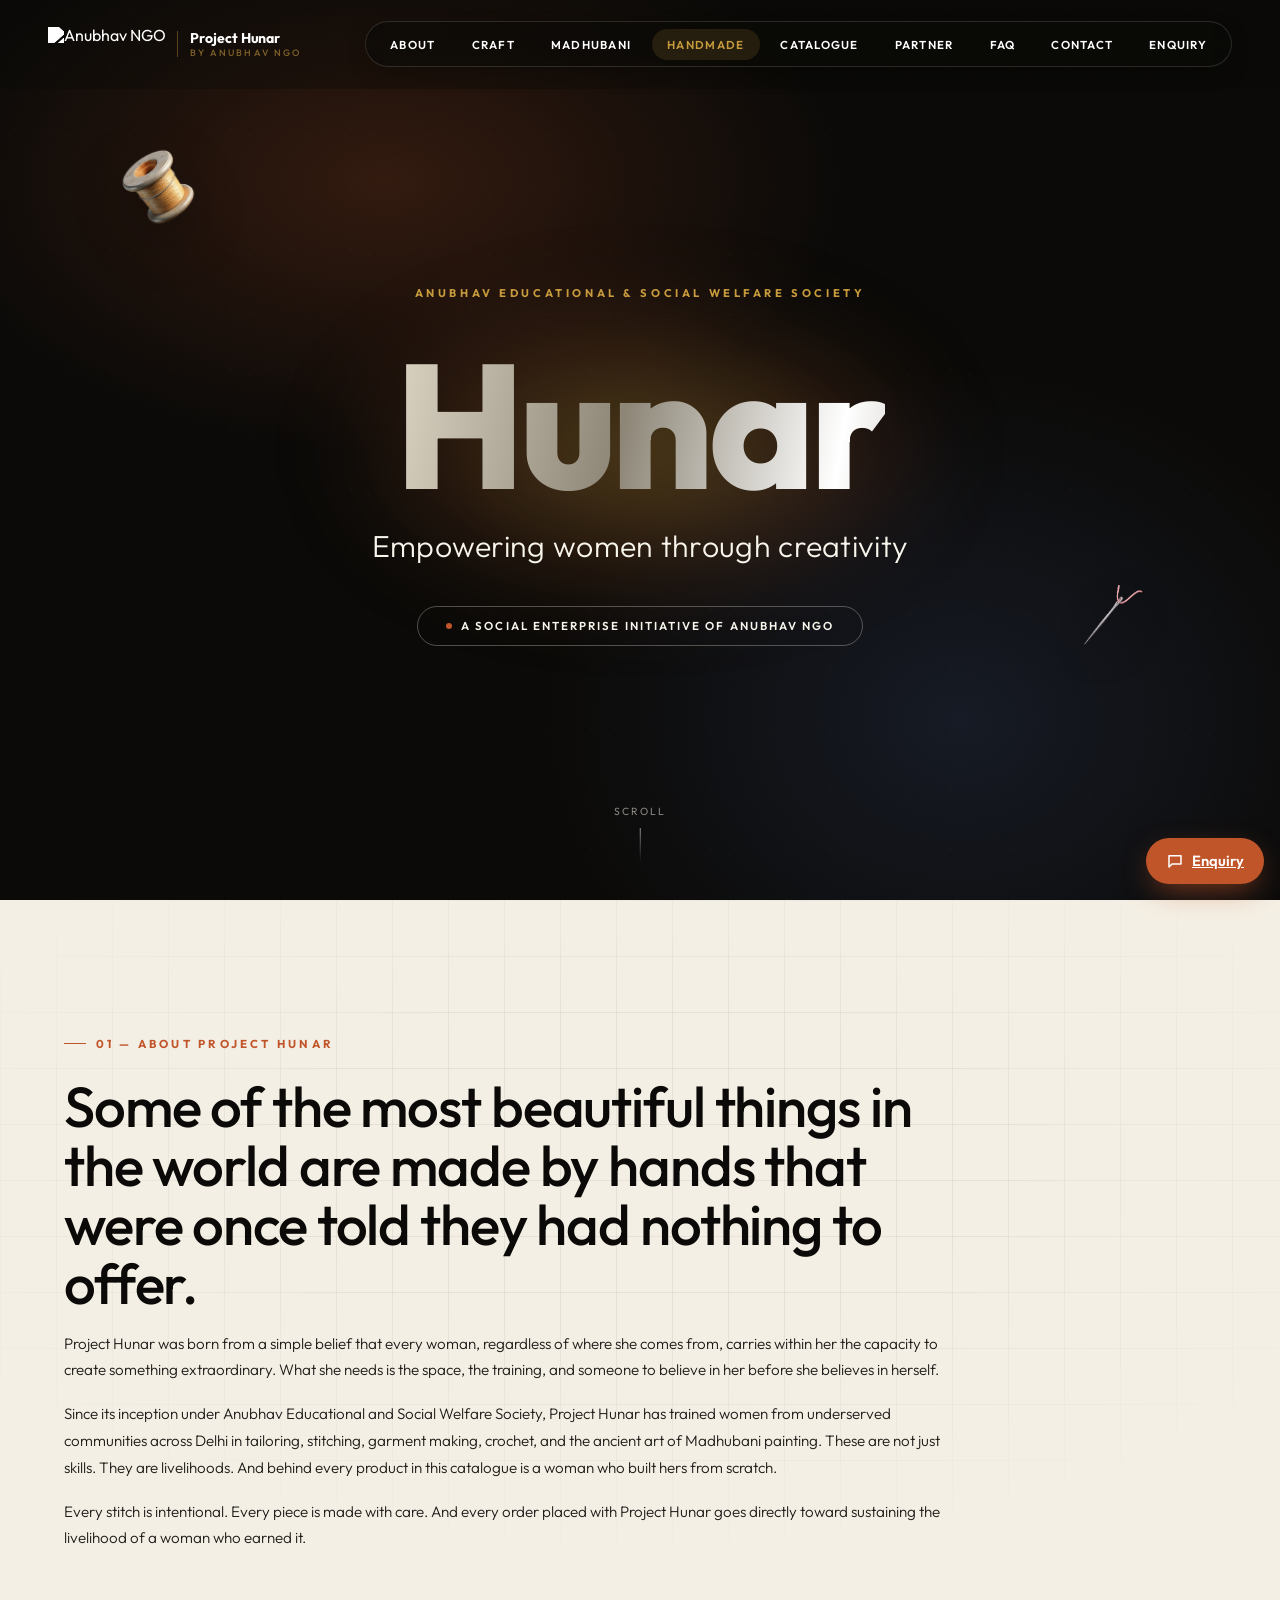
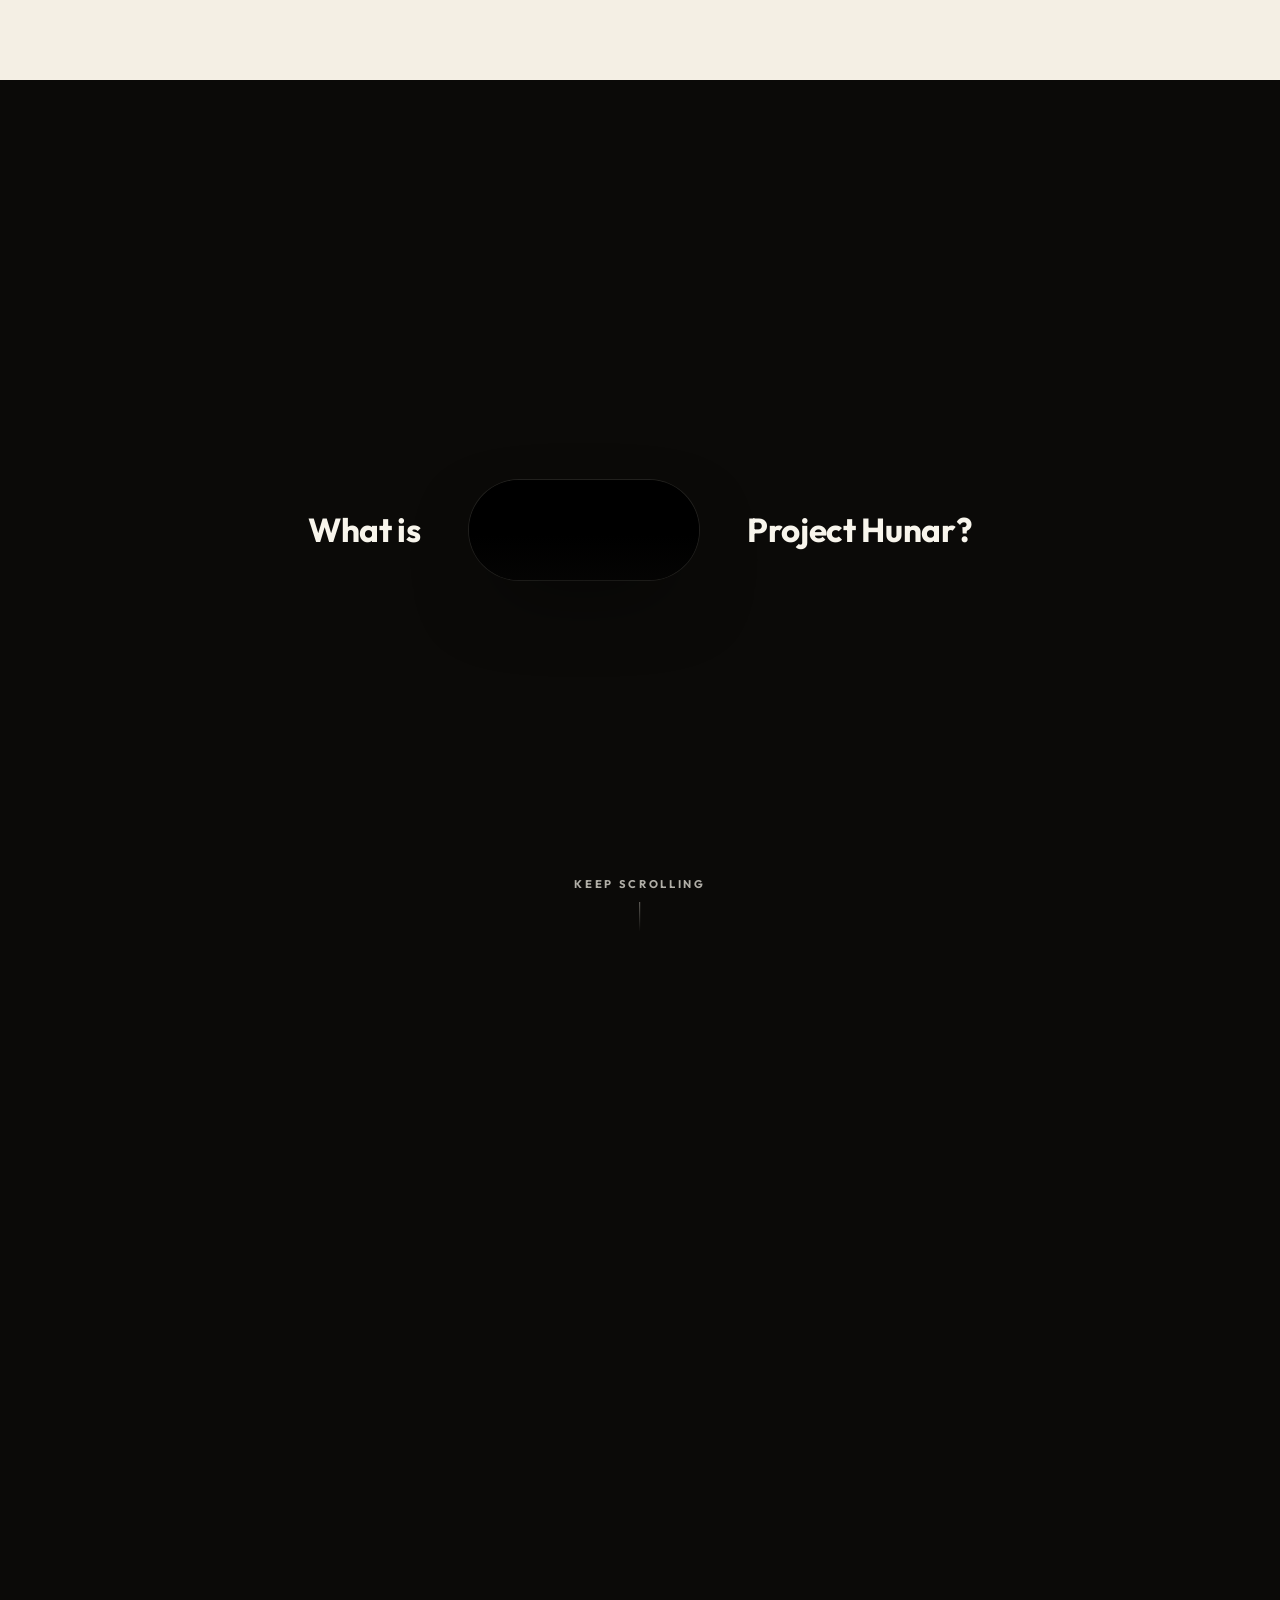
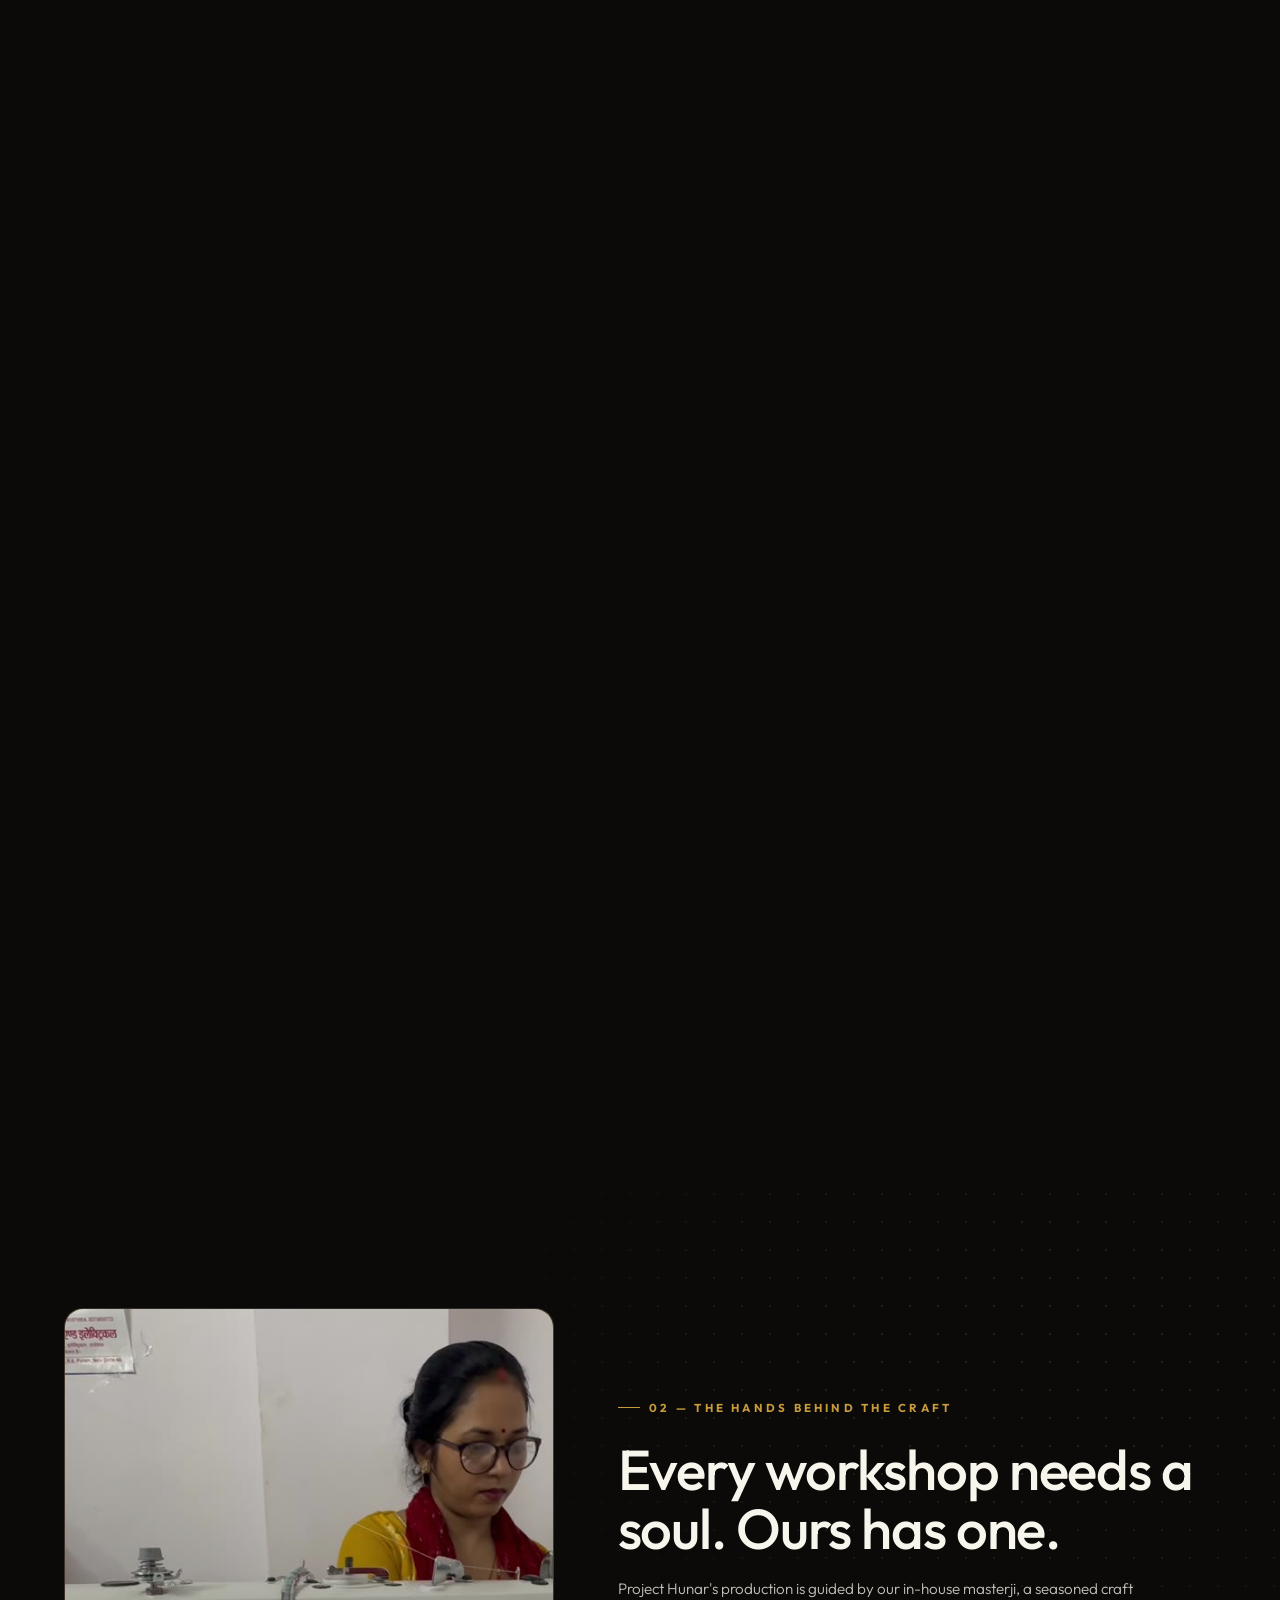
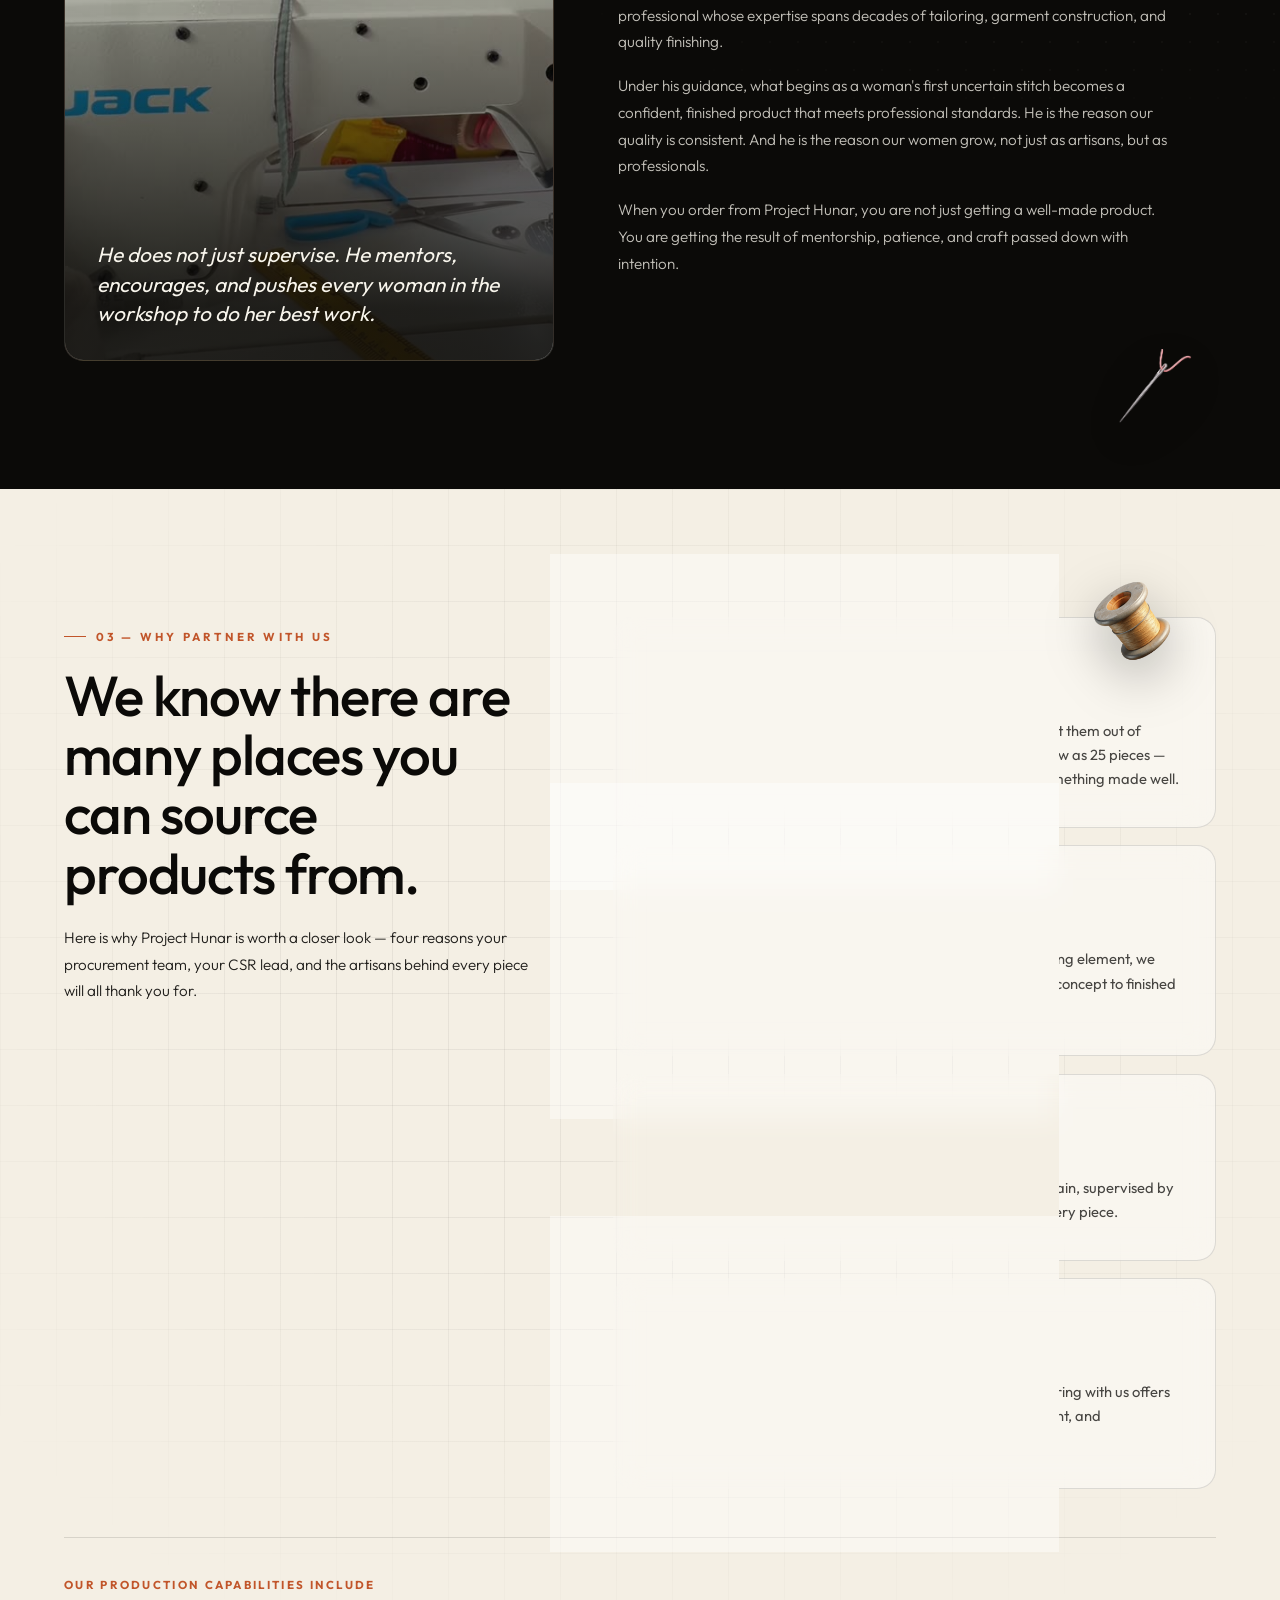
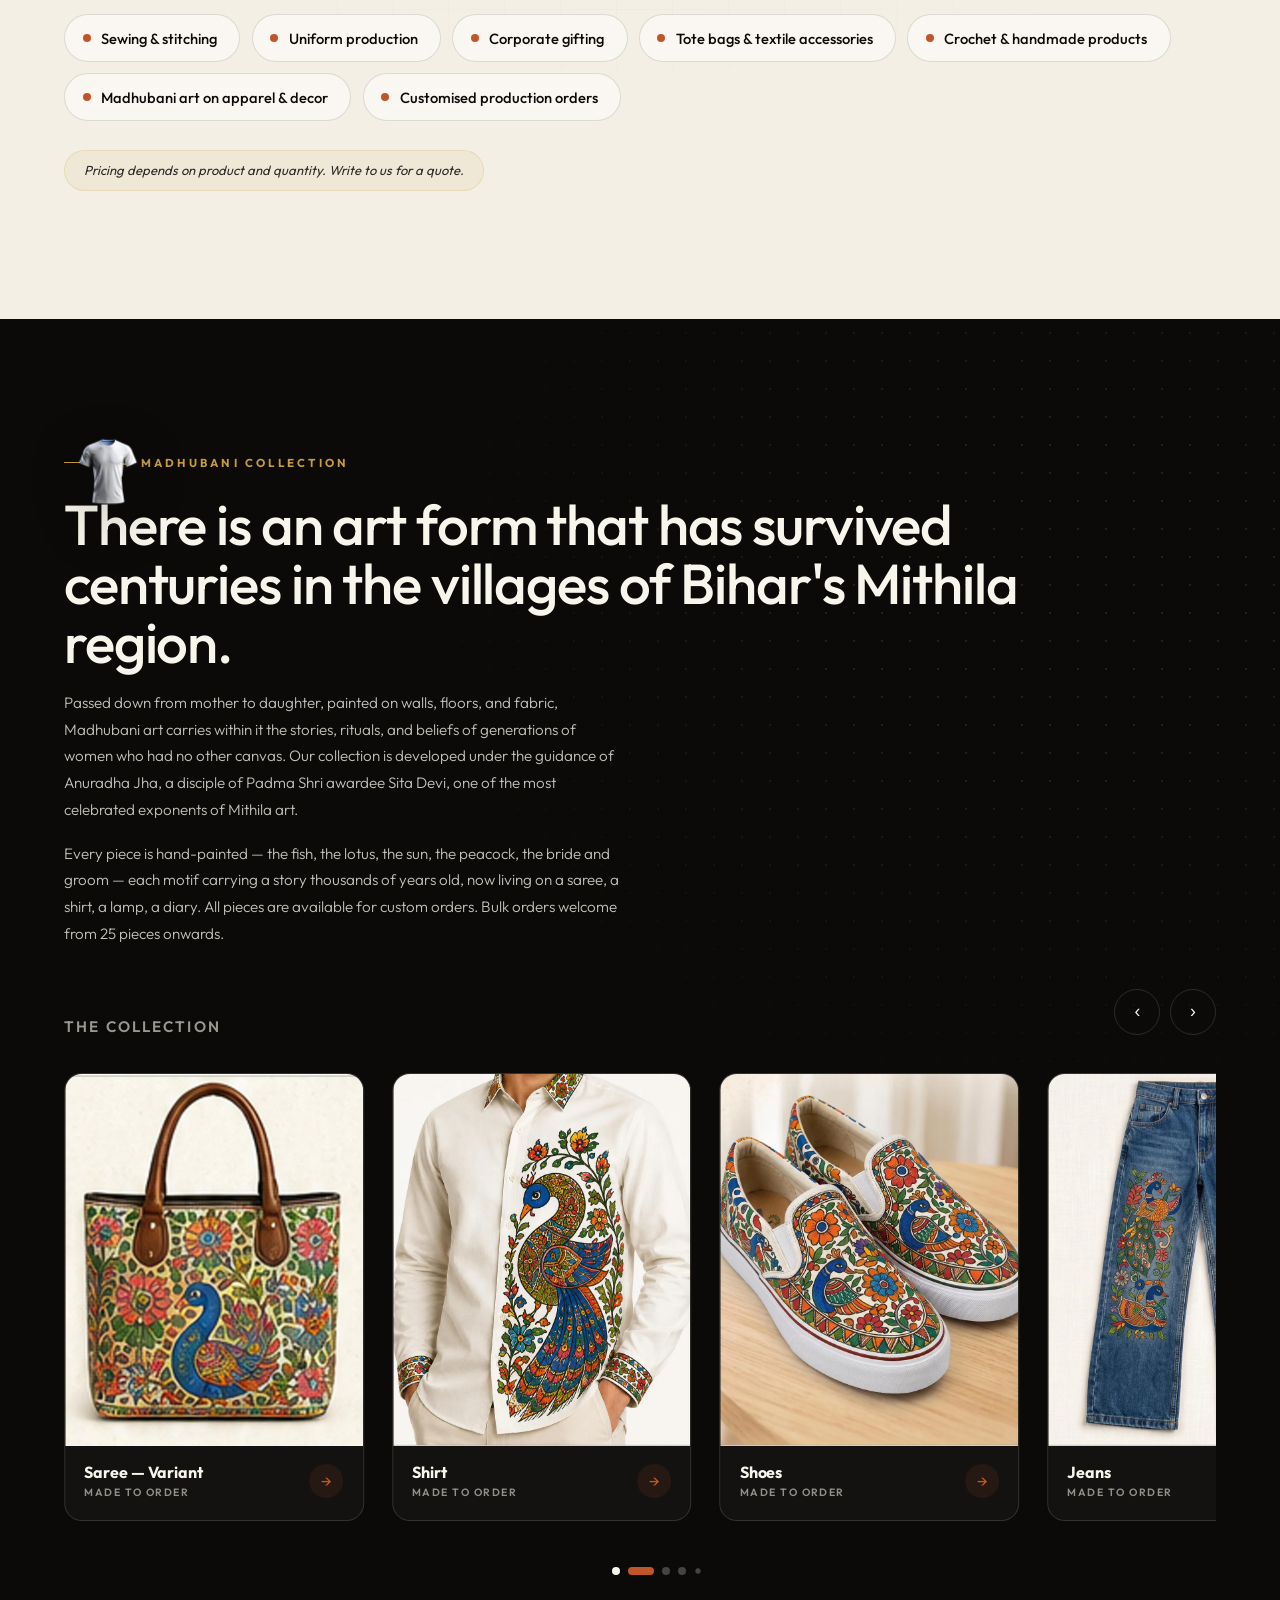
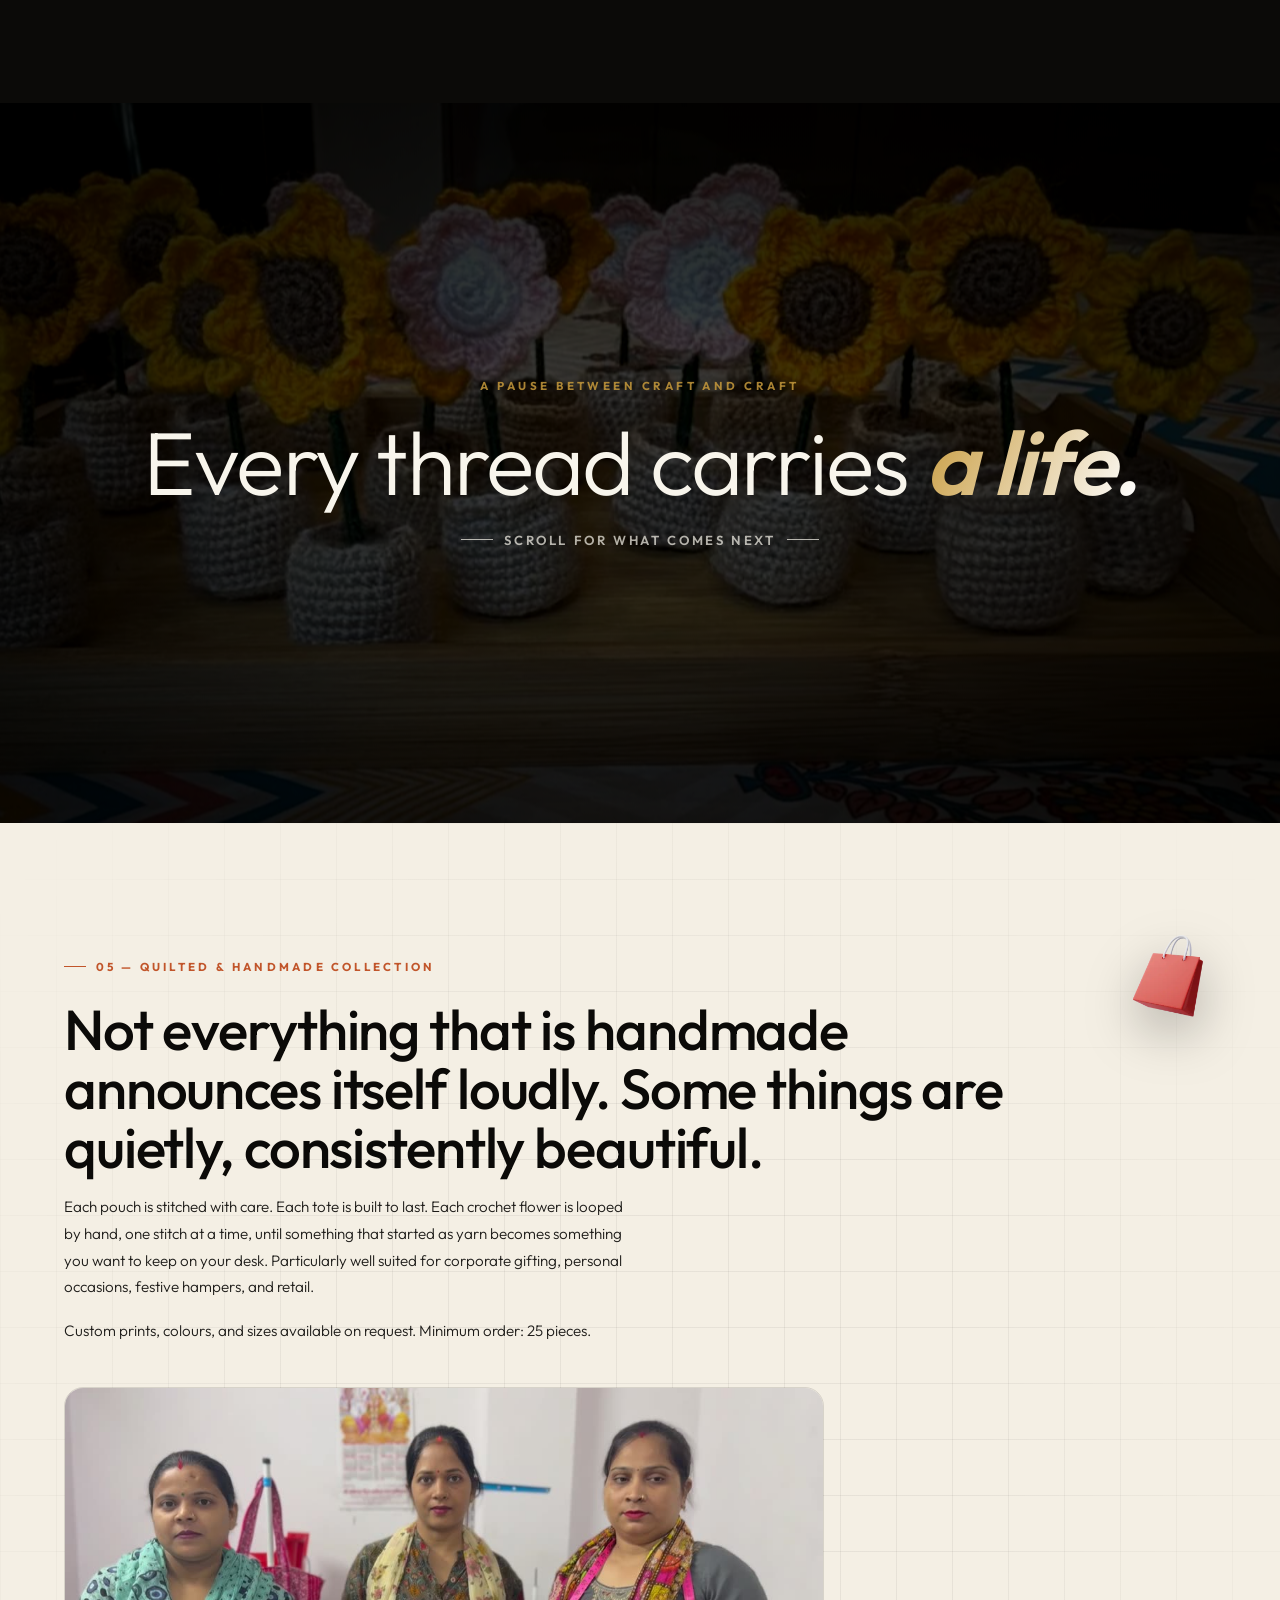
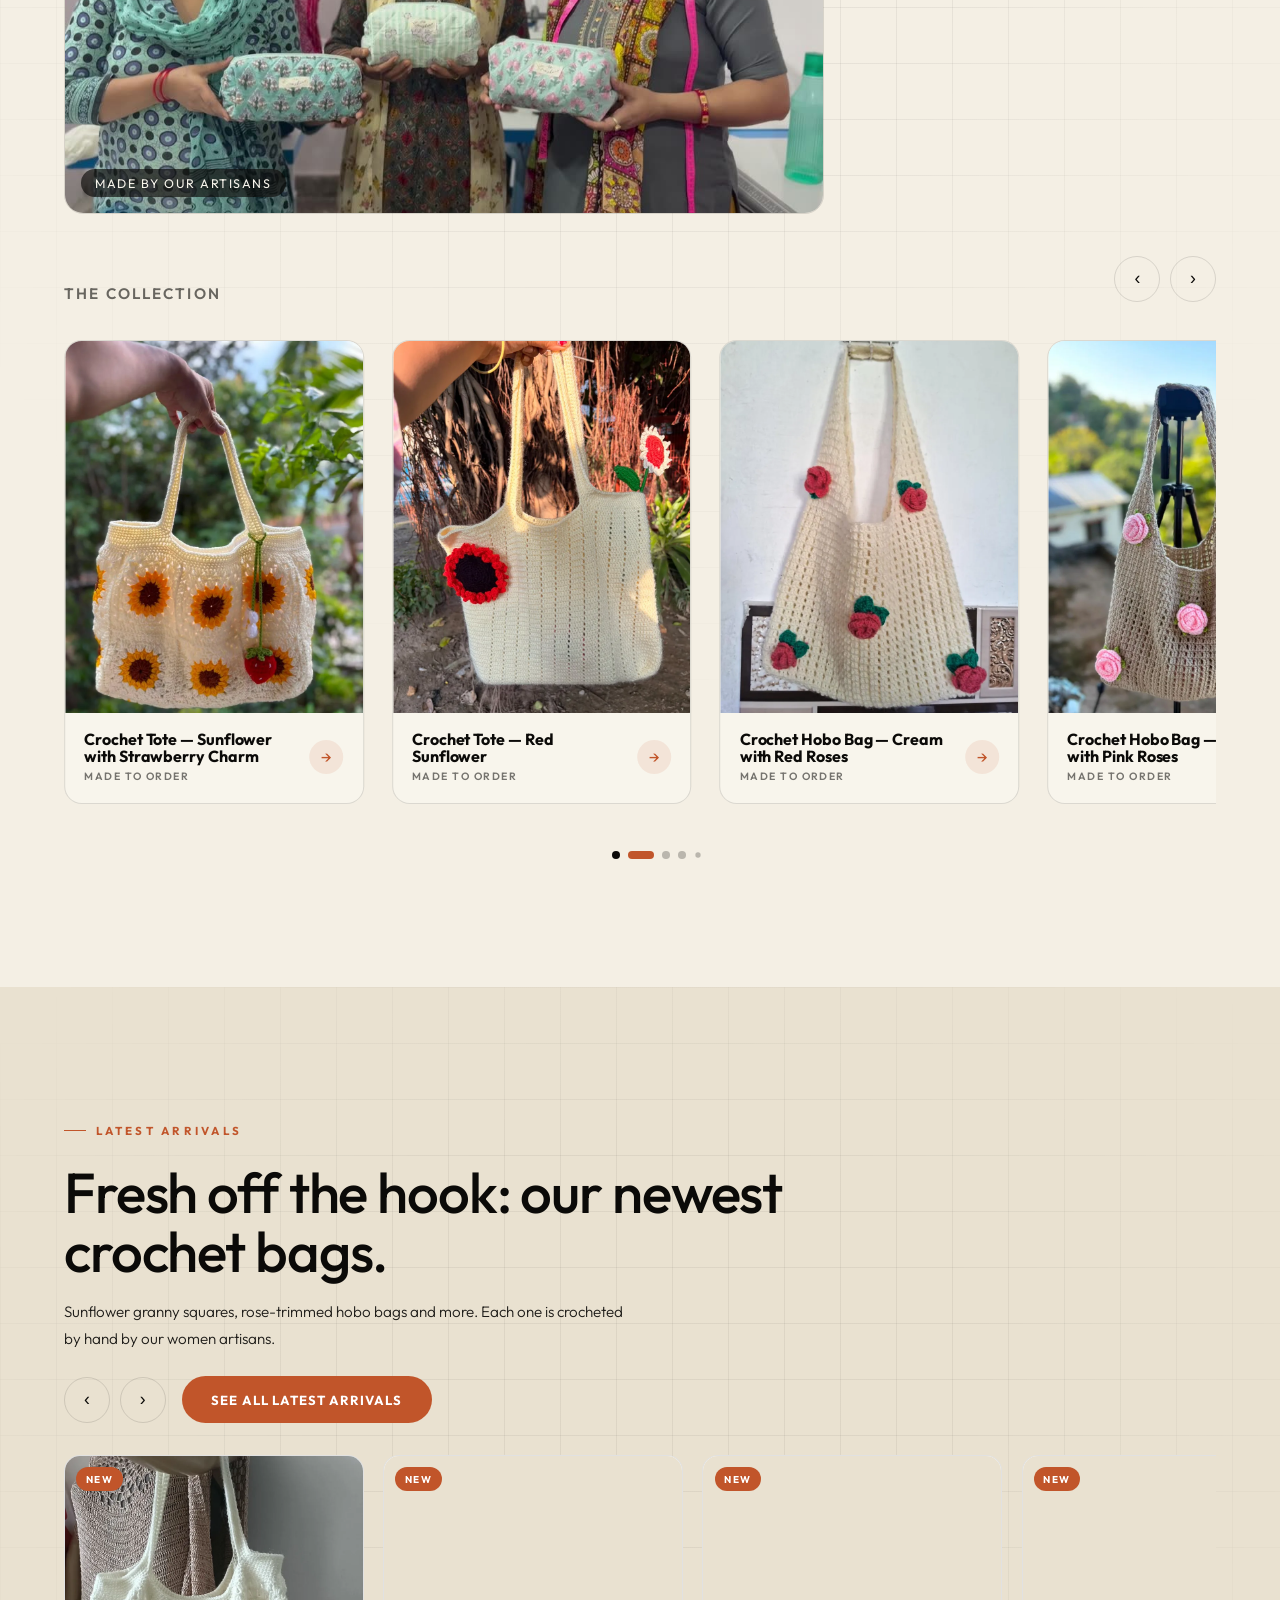
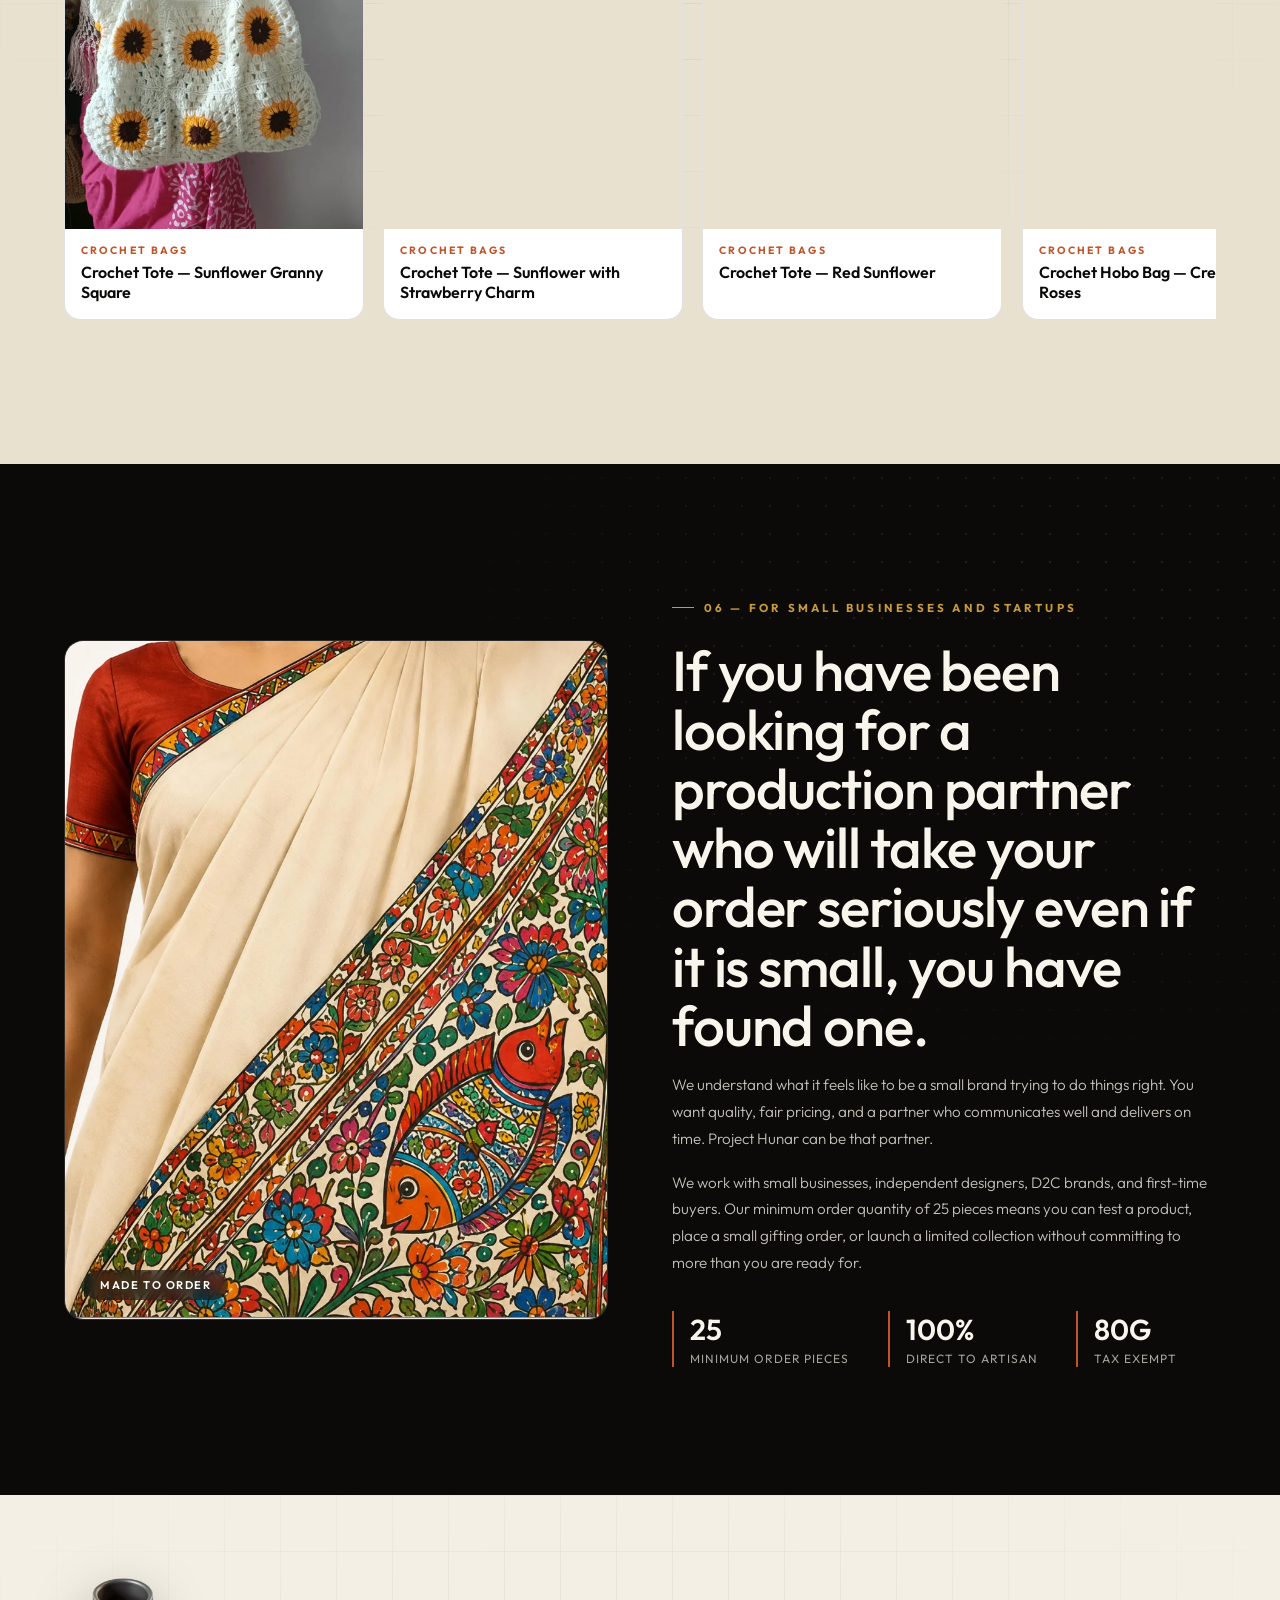
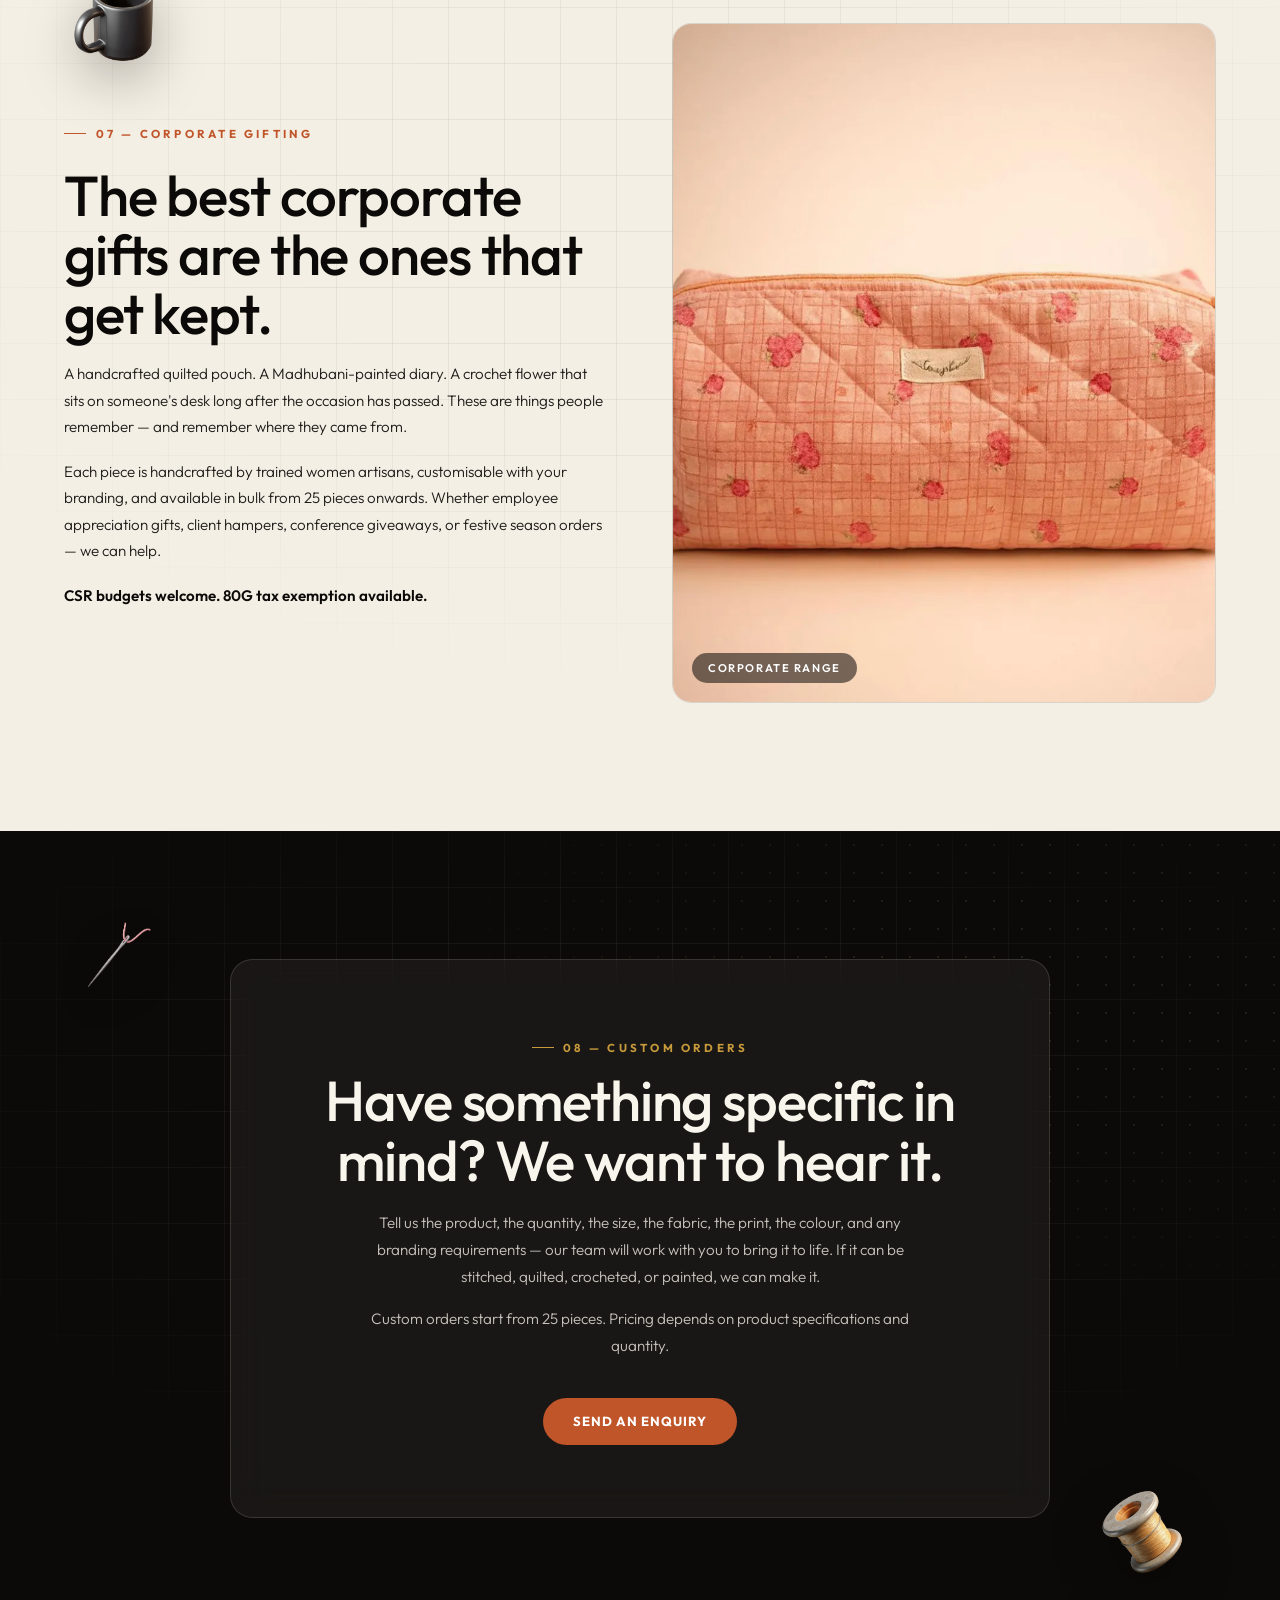
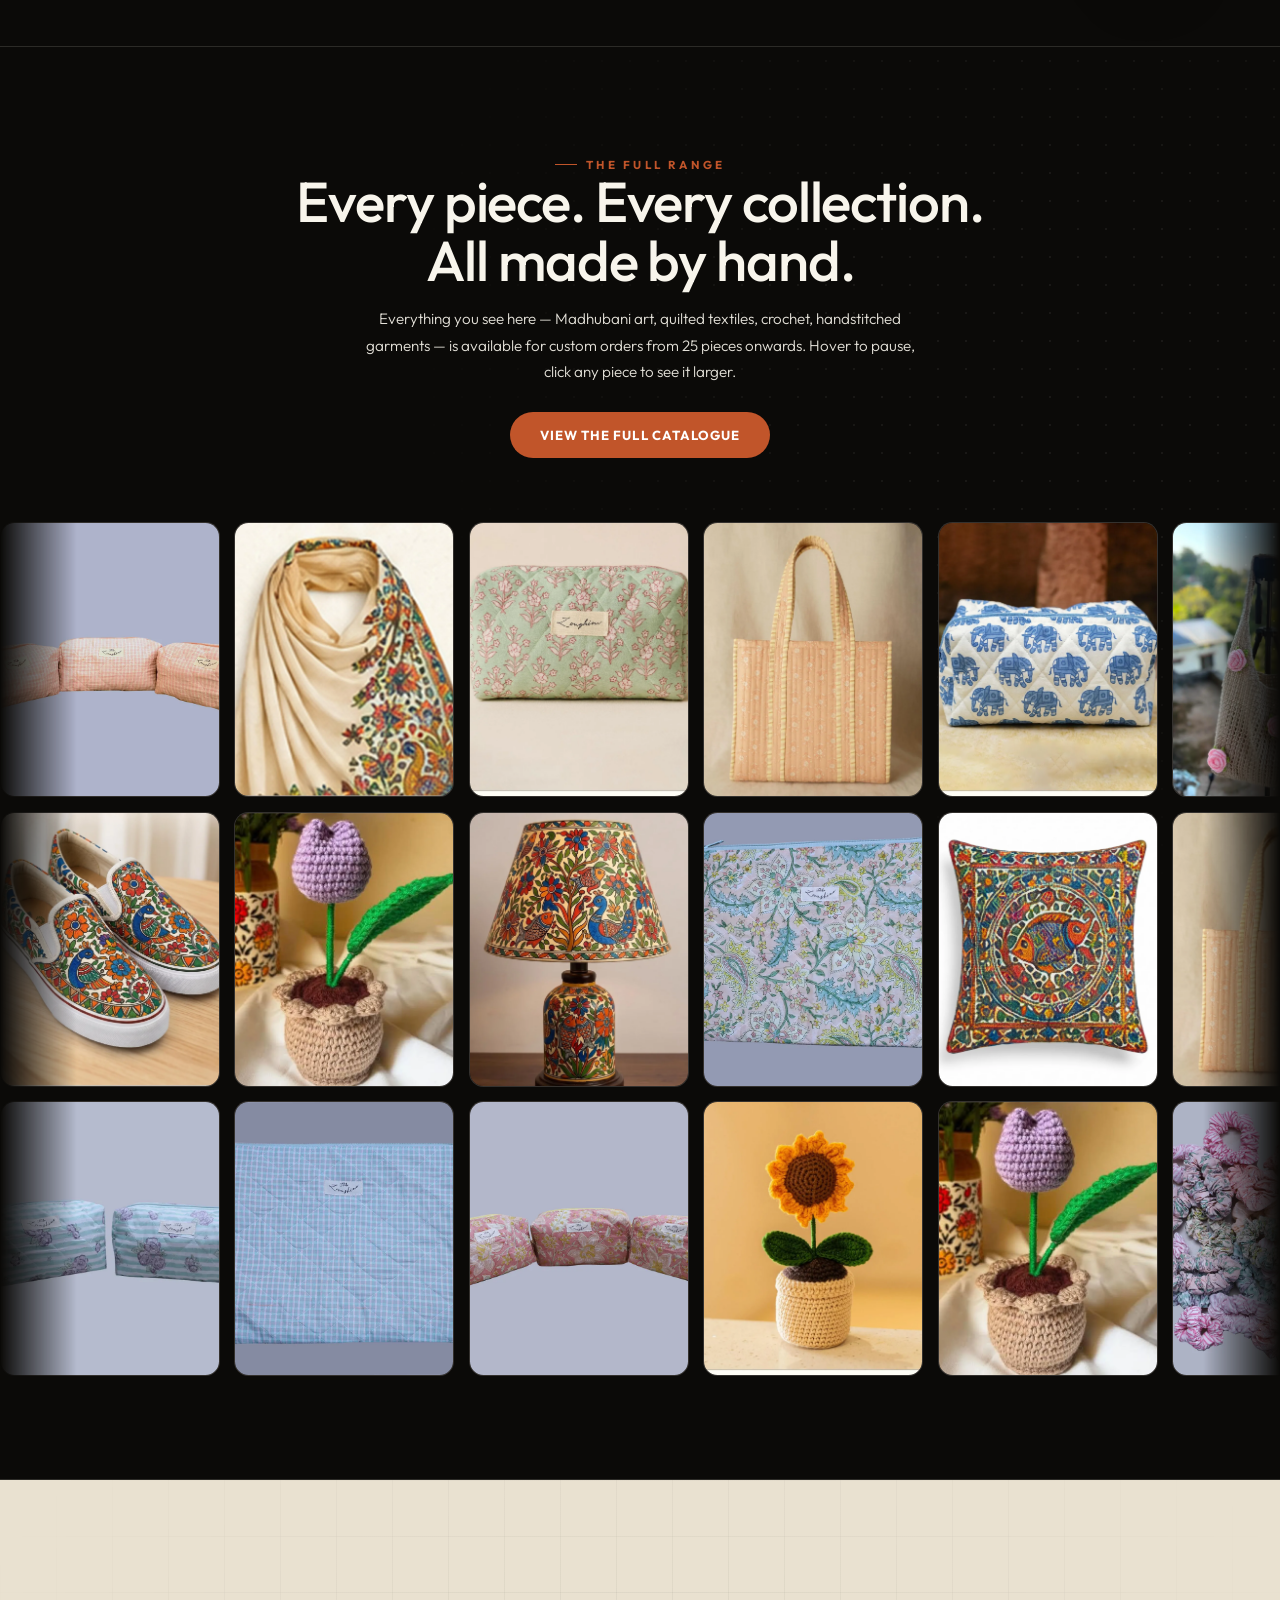
==== commit f97ffa96: "Enquiry opens full page (no popup); inline field validation and states; remove coordinator name; hid" ====
--- a/index.html
+++ b/index.html
@@ -67,13 +67,13 @@
         {
           "@type": "ContactPoint",
           "contactType": "coordinator",
-          "name": "Sudhir William",
+          "name": "Anubhav NGO",
           "telephone": "+91-96252-20574"
         },
         {
           "@type": "ContactPoint",
           "contactType": "coordinator",
-          "name": "Sudhir William",
+          "name": "Anubhav NGO",
           "telephone": "+91-95606-44269"
         }
       ]
@@ -223,7 +223,7 @@
 <link rel="stylesheet" href="https://cdn.jsdelivr.net/npm/swiper@11/swiper-bundle.min.css">
 <script src="https://cdn.jsdelivr.net/npm/swiper@11/swiper-bundle.min.js" defer></script>
 <script src="https://cdn.jsdelivr.net/gh/darkroomengineering/lenis@1.1.14/dist/lenis.min.js" defer></script>
-<link rel="stylesheet" href="assets/css/main.css?v=20261107e">
+<link rel="stylesheet" href="assets/css/main.css?v=20261108a">
 <!-- Meta Pixel Code -->
 <script>
 !function(f,b,e,v,n,t,s)
@@ -718,9 +718,7 @@
         <div>
           <h4>Coordinators</h4>
           <p>Anubhav NGO</p>
-          <p style="font-weight:700;"><a href="tel:+917982799527">+91 79827 99527</a></p>
-          <p style="margin-top:.6rem;">Sudhir William</p>
-          <p style="font-weight:700;"><a href="tel:+919625220574">+91 96252 20574</a> / <a href="tel:+919560644269">+91 95606 44269</a></p>
+          <p style="font-weight:700;"><a href="tel:+917982799527">+91 79827 99527</a> / <a href="tel:+919625220574">+91 96252 20574</a> / <a href="tel:+919560644269">+91 95606 44269</a></p>
           <p class="muted">Office hours: 10am to 5pm</p>
         </div>
         <div>
@@ -768,7 +766,7 @@
 <script src="assets/js/products.js?v=20261101"></script>
 <script src="assets/js/lightbox.js?v=20261101"></script>
 <script src="assets/js/home.js?v=20261101"></script>
-<script src="assets/js/enquiry.js?v=20261107e"></script>
+<script src="assets/js/enquiry.js?v=20261108a"></script>
 <script src="assets/js/faq.js?v=20261107e"></script>
 <script src="assets/js/tracking.js?v=20261101"></script>
 </body>
--- a/assets/css/main.css
+++ b/assets/css/main.css
@@ -1078,7 +1078,22 @@
   .enq-hp{position:absolute;left:-9999px;}
   .enq-form button{justify-self:start;cursor:pointer;border:0;}
   .enq-msg{font-size:.9rem;min-height:1.2em;margin:0;}.enq-msg.ok{color:#2e6b3a;}.enq-msg.err{color:#b3261e;}
-  .enq-page .enq-card{max-width:960px;margin:0 auto;border-radius:1.4rem;border:1px solid var(--line-light);padding:clamp(1.6rem,5vw,3.2rem);background:rgba(248,245,236,.55);}
+  .enq-page .enq-card{width:100%;max-width:1200px;margin:0 auto;border-radius:1.4rem;border:1px solid var(--line-light);padding:clamp(1.4rem,4vw,3.2rem);background:rgba(248,245,236,.7);box-sizing:border-box;}
+  .enq-page .enq-grid{grid-template-columns:minmax(0,1fr) minmax(0,1.6fr);gap:clamp(1.5rem,4vw,3.5rem);}
+  .enq-page .enq-form{gap:1.15rem;}
+  .enq-form label:hover input:not(:disabled),.enq-form label:hover select:not(:disabled),.enq-form label:hover textarea:not(:disabled){border-color:var(--clay);}
+  .enq-form input,.enq-form select,.enq-form textarea{transition:border-color .2s,box-shadow .2s,background .2s;}
+  .enq-form input:focus-visible,.enq-form select:focus-visible,.enq-form textarea:focus-visible{outline:none;border-color:var(--clay);box-shadow:0 0 0 3px rgba(193,85,42,.25);}
+  .enq-form input.is-valid,.enq-form select.is-valid,.enq-form textarea.is-valid{border-color:#2e6b3a;}
+  .enq-form [aria-invalid="true"]{border-color:#b3261e;background:#fff6f5;}
+  .enq-form [aria-invalid="true"]:focus-visible{box-shadow:0 0 0 3px rgba(179,38,30,.25);}
+  .enq-form input:disabled,.enq-form select:disabled,.enq-form textarea:disabled{opacity:.6;cursor:not-allowed;}
+  .enq-err{display:block;min-height:0;font-size:.78rem;font-weight:500;color:#b3261e;letter-spacing:0;}
+  .enq-err:empty{display:none;}
+  .enq-form input[type=file]{padding:.55rem;cursor:pointer;}
+  .enq-form button[type=submit]{padding:.95rem 2.2rem;font-size:1rem;}
+  .enq-form button[type=submit]:focus-visible,.enq-again:focus-visible{outline:2px solid var(--gold);outline-offset:3px;}
+  .enq-form button[type=submit]:disabled{opacity:.65;cursor:progress;transform:none;}
   @media (max-width:760px){.enq-grid,.enq-row{grid-template-columns:1fr;}.enq-fab span{display:none;}.enq-fab{padding:.95rem;}}
 
   .enq-thanks{text-align:center;display:grid;gap:.8rem;justify-items:center;padding:1rem 0;}
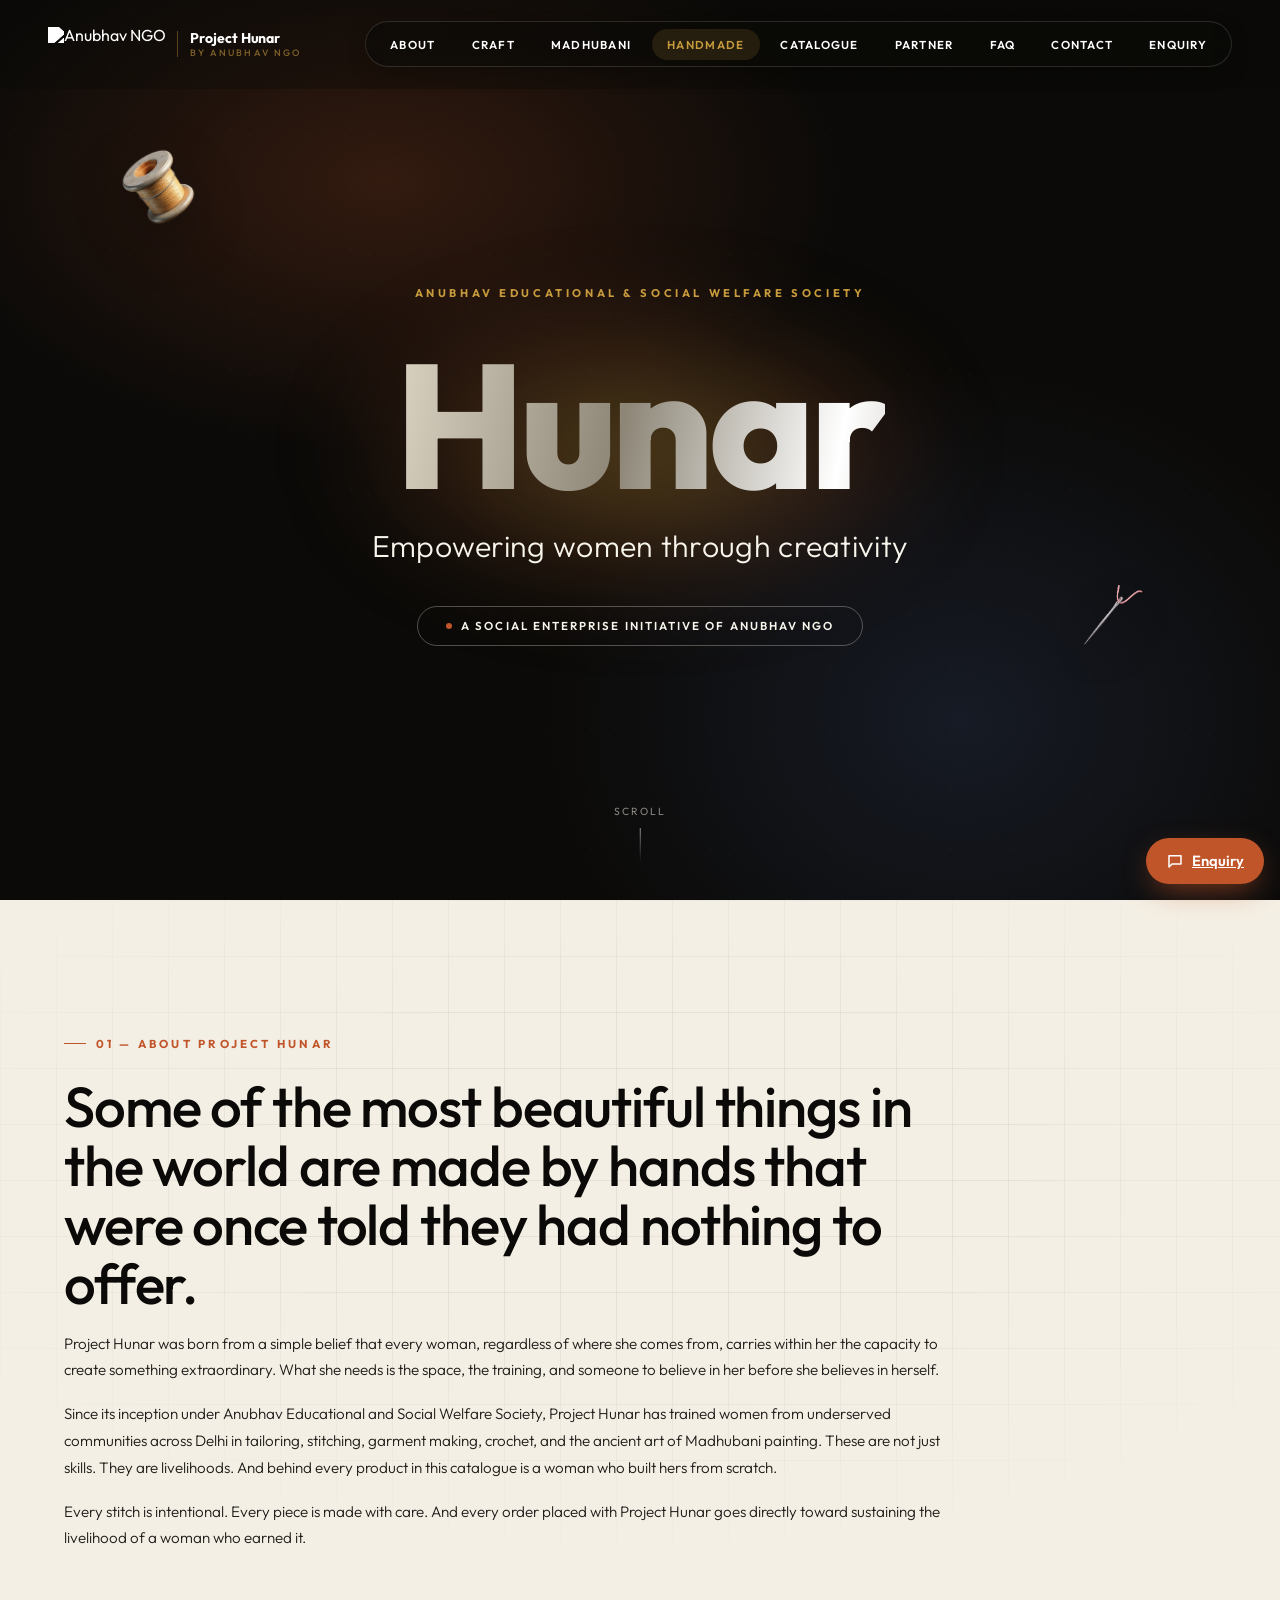
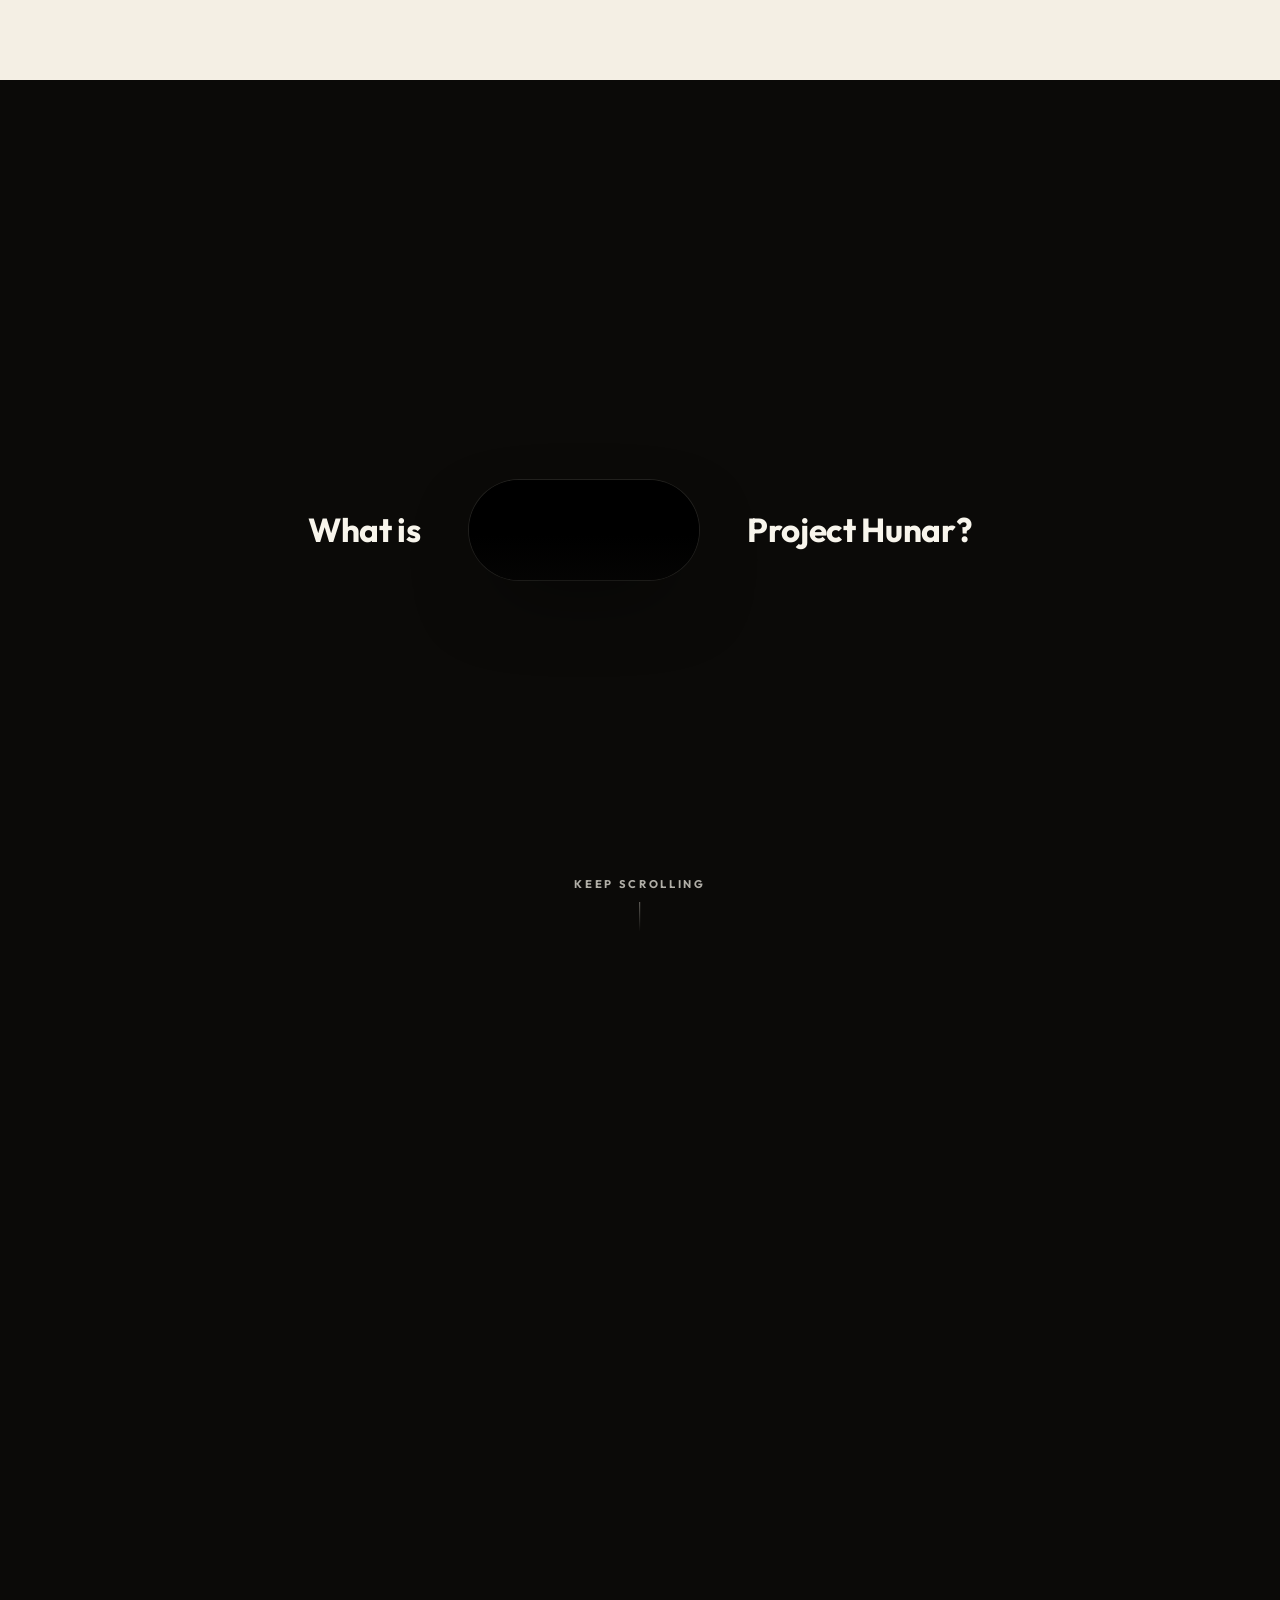
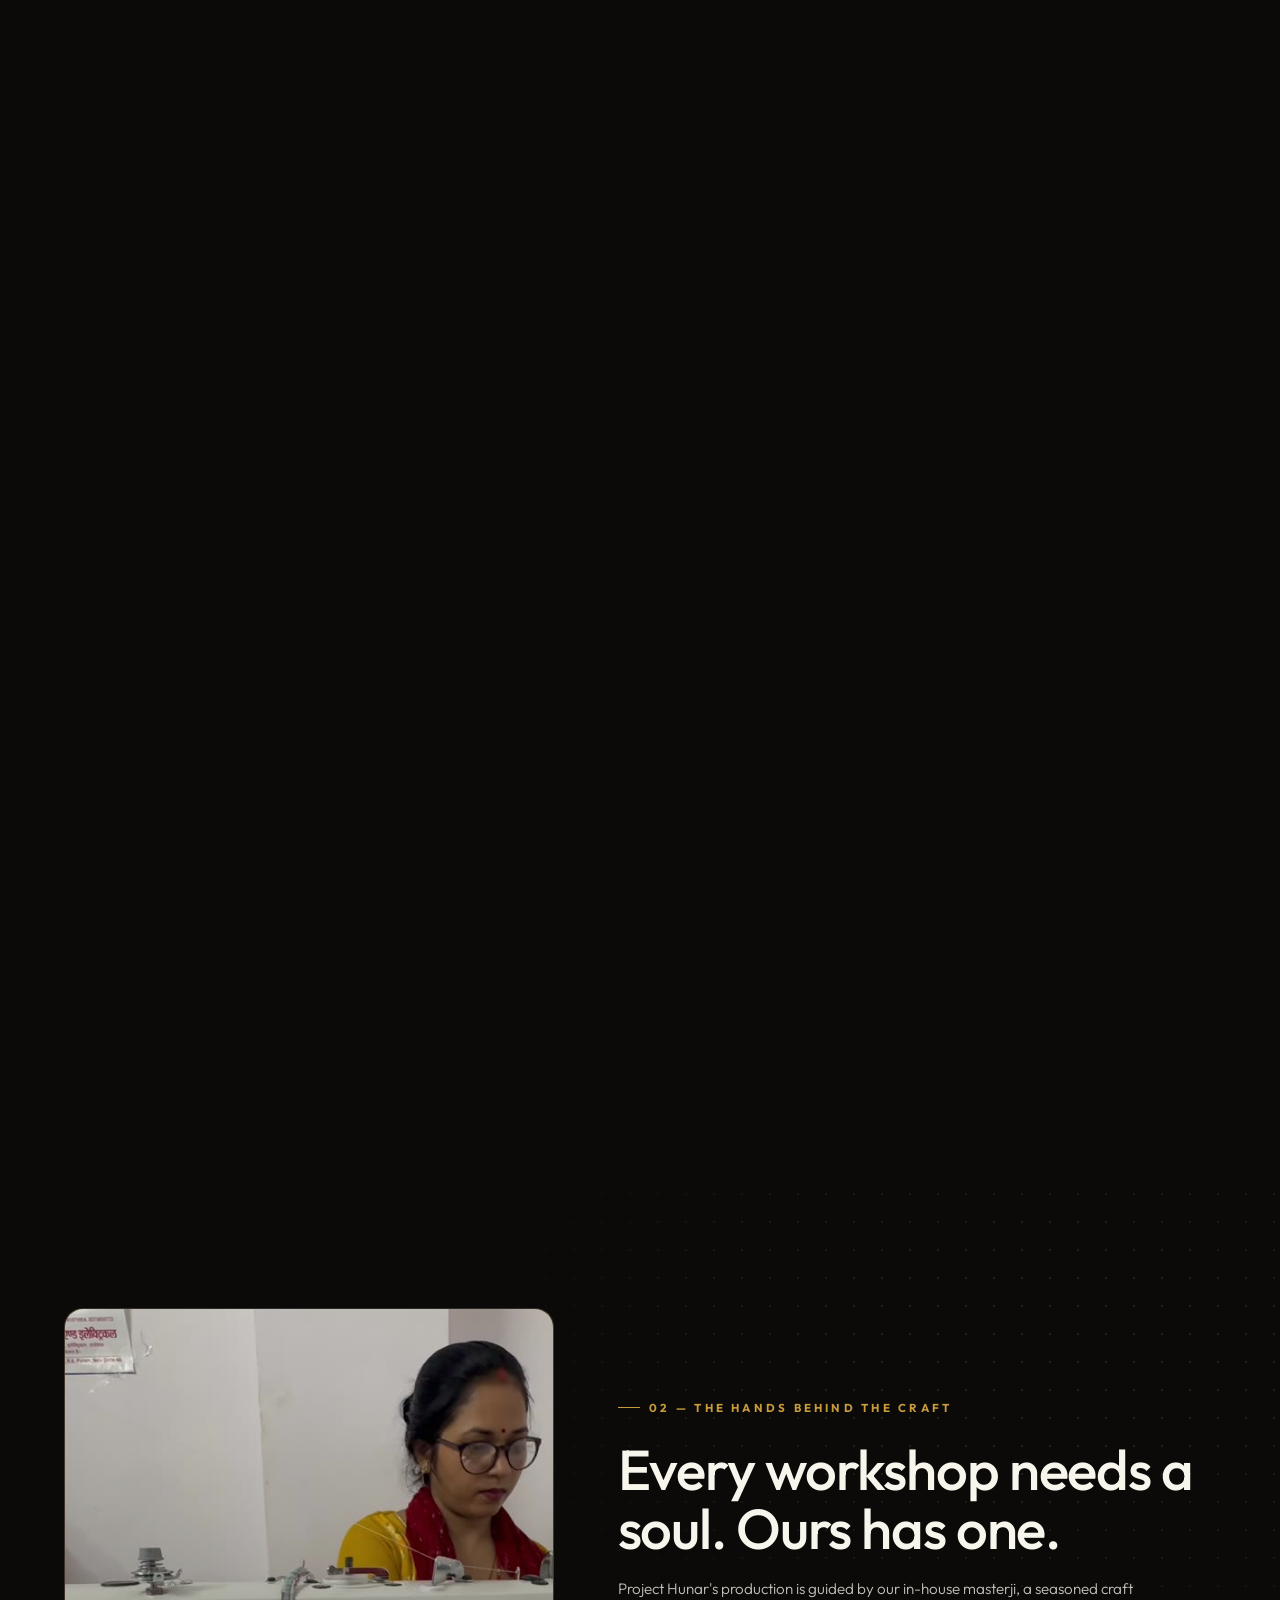
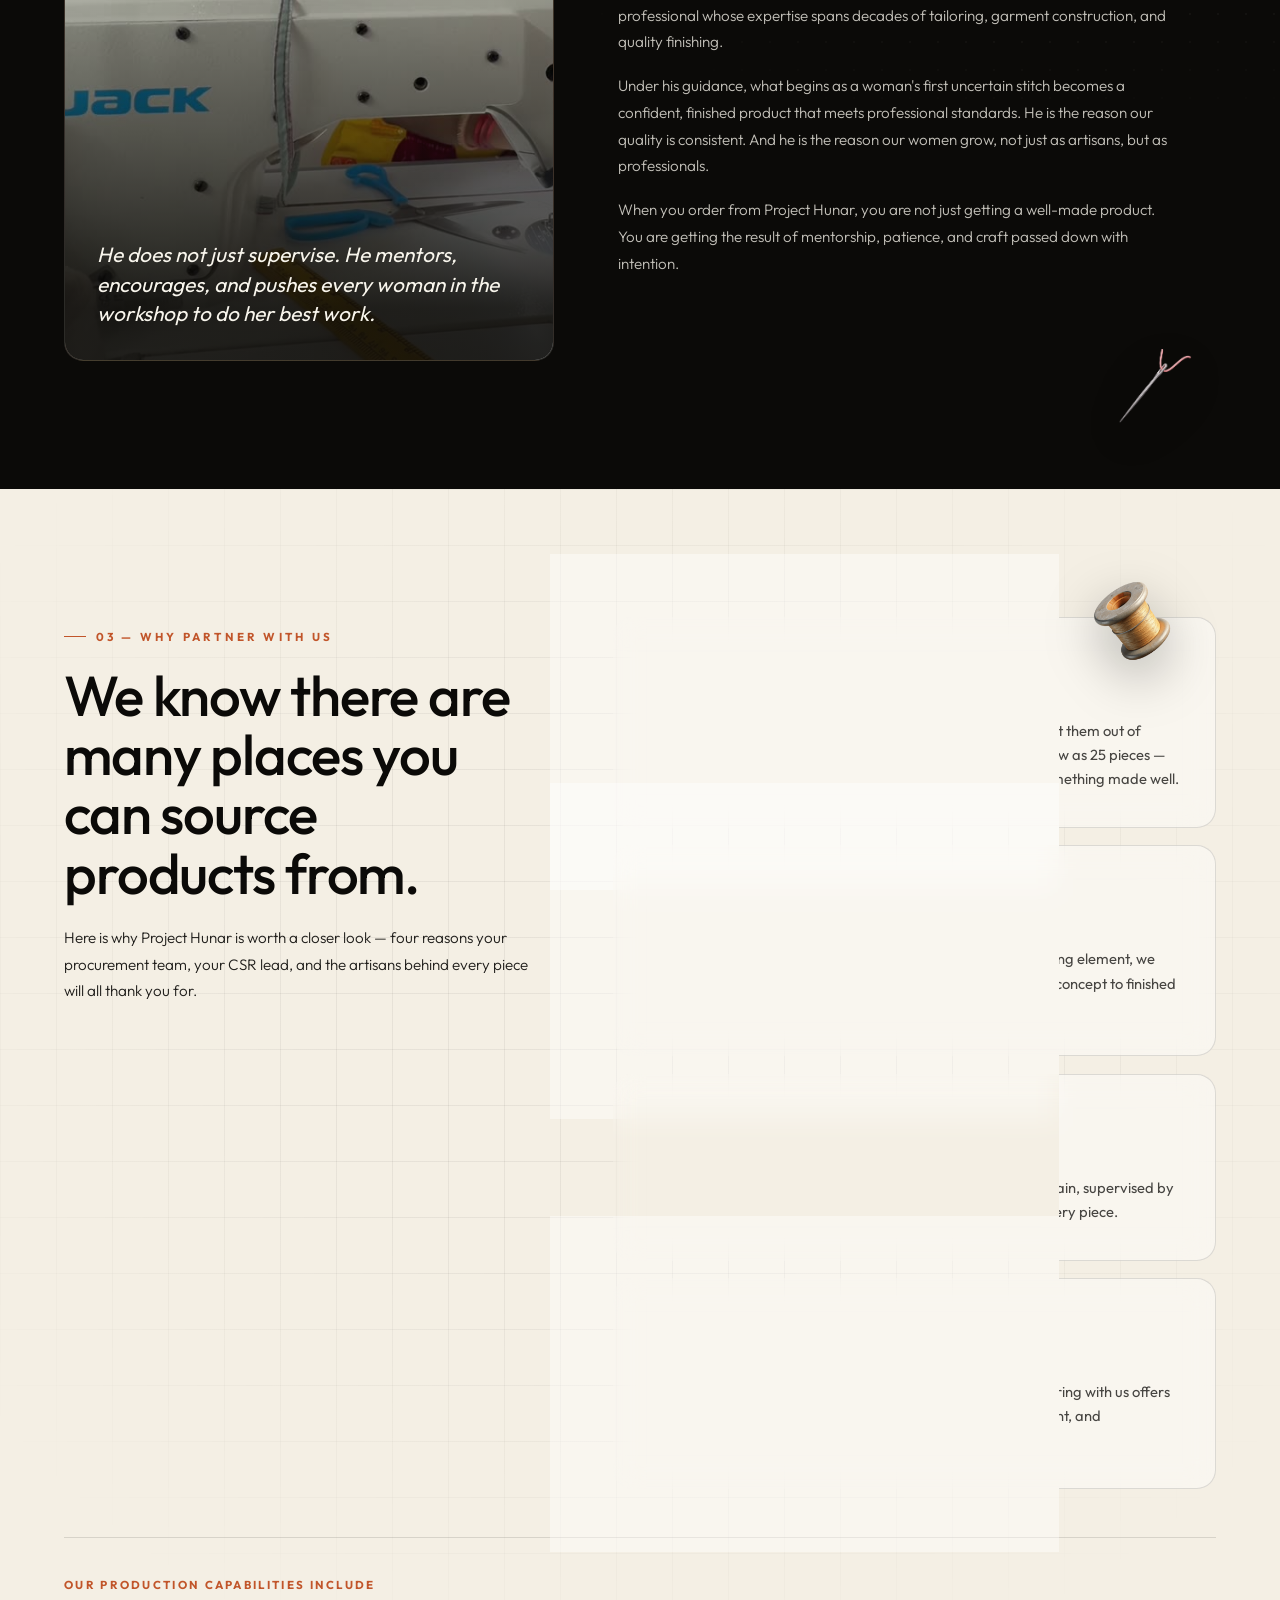
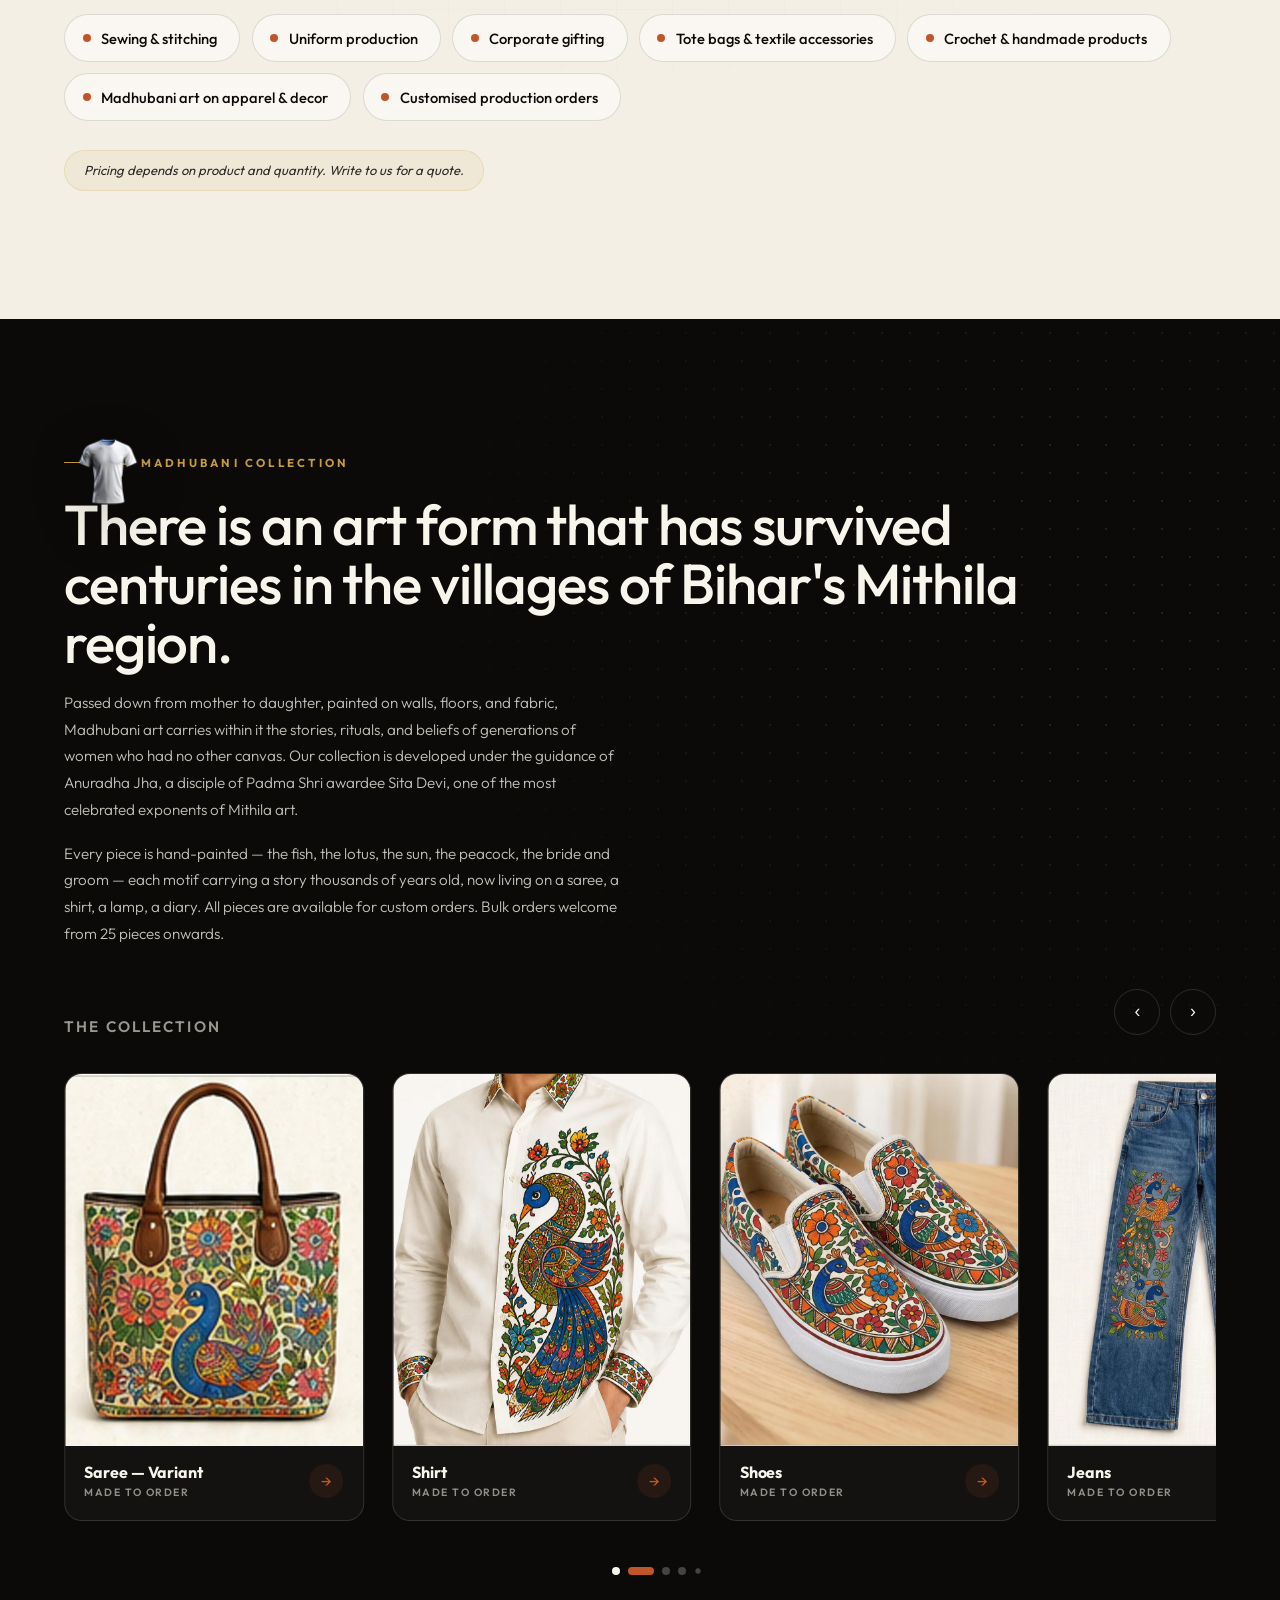
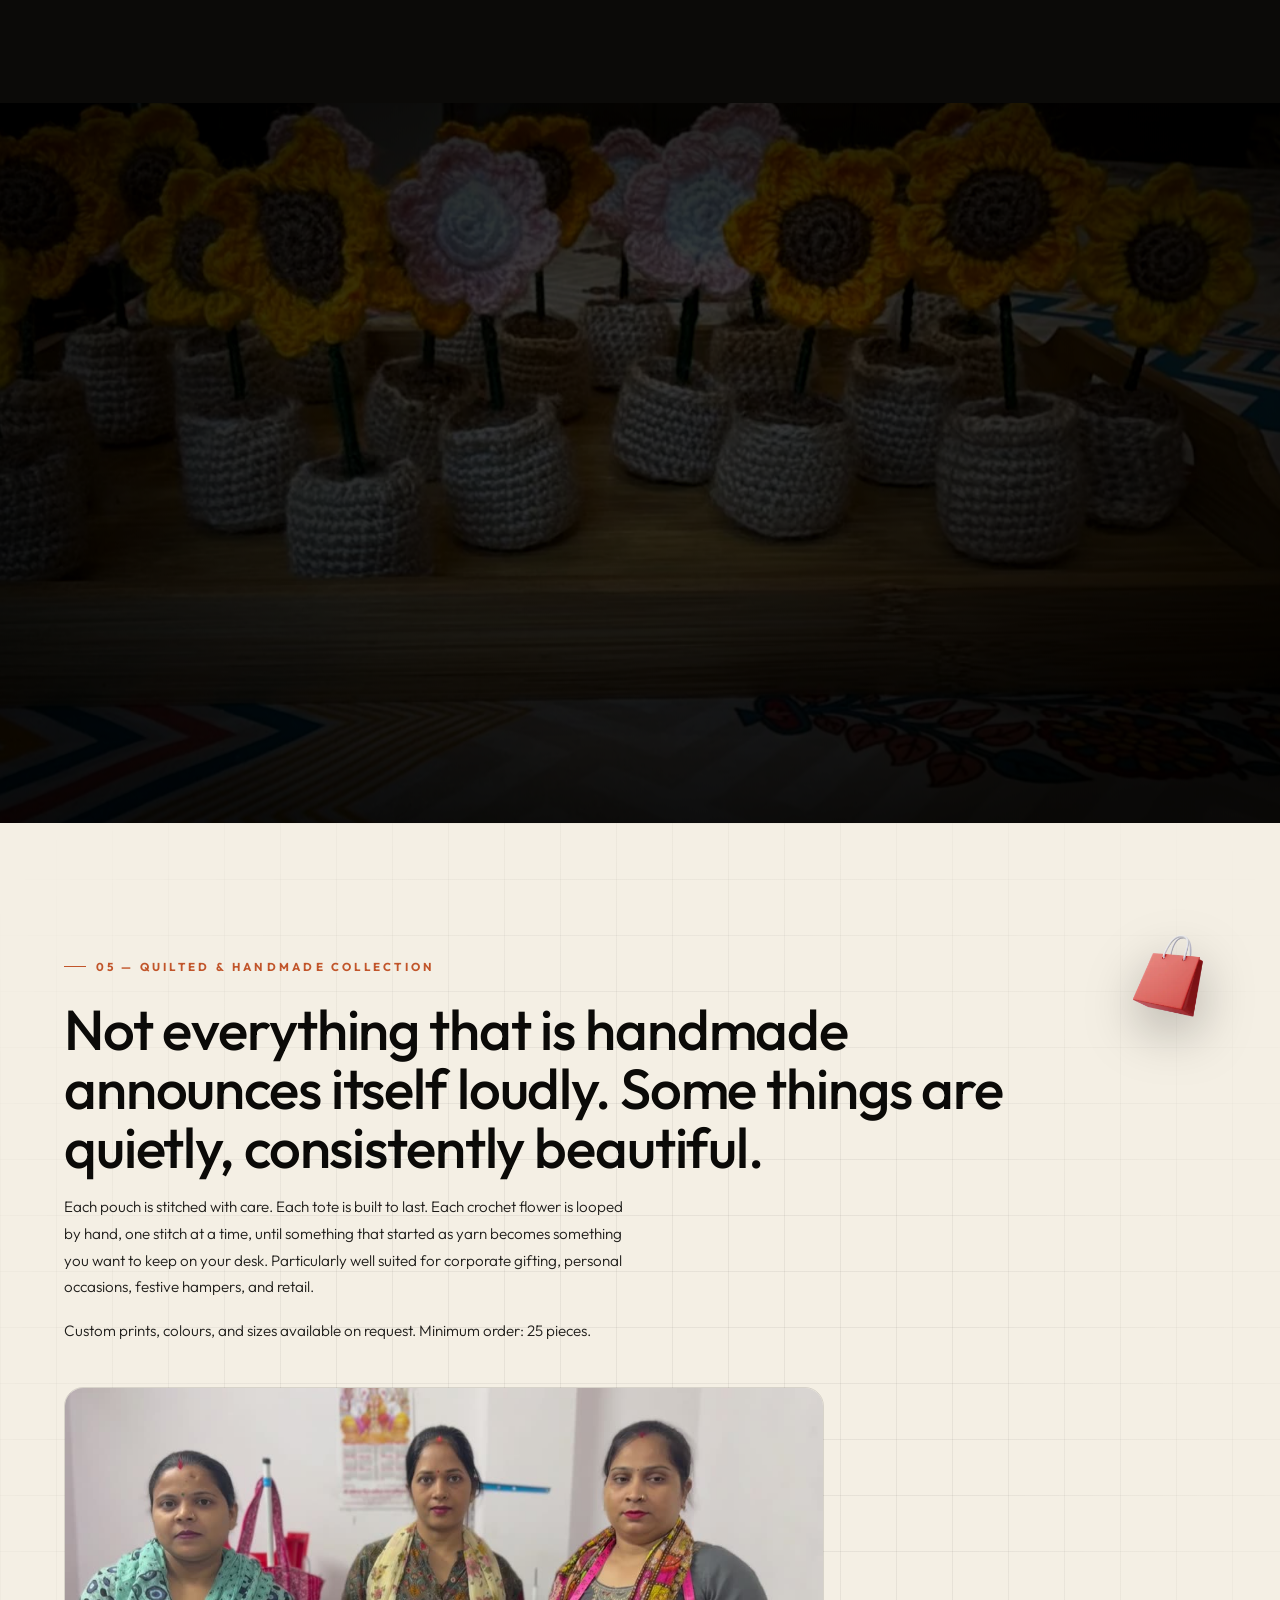
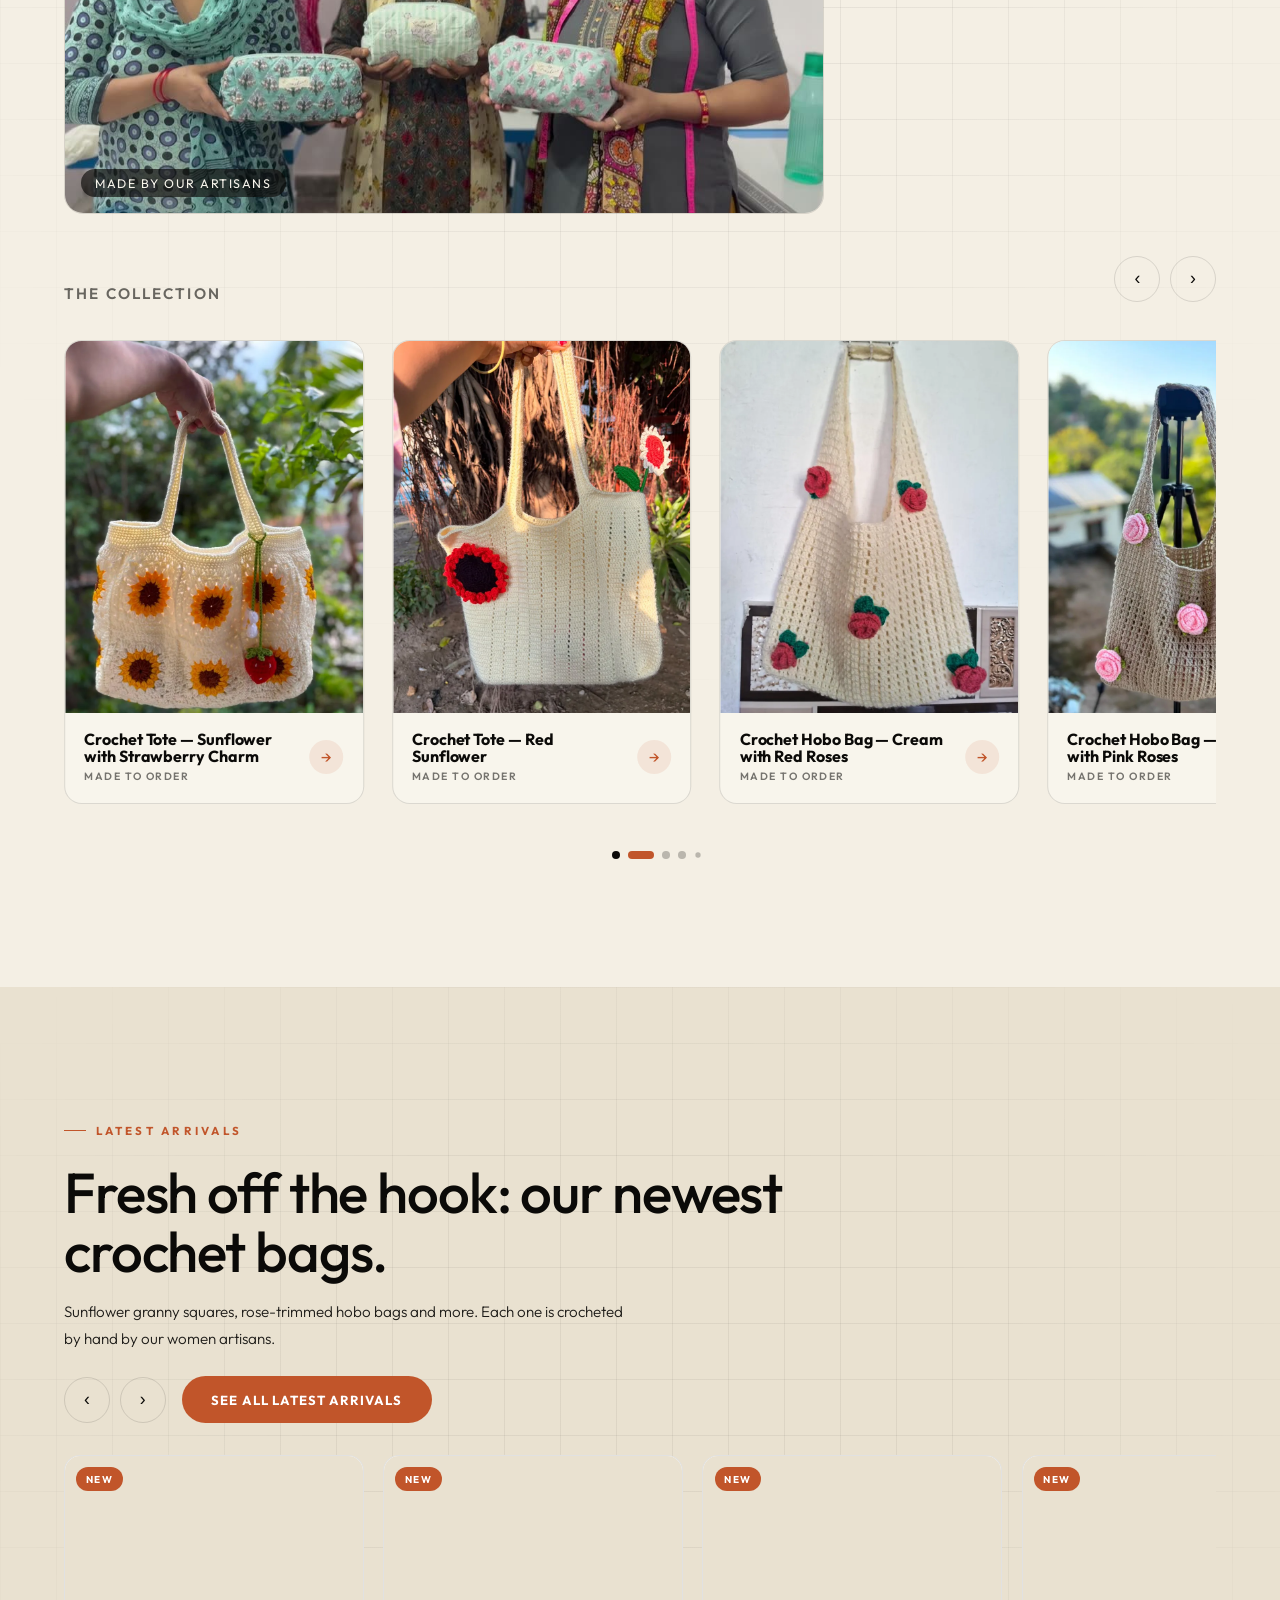
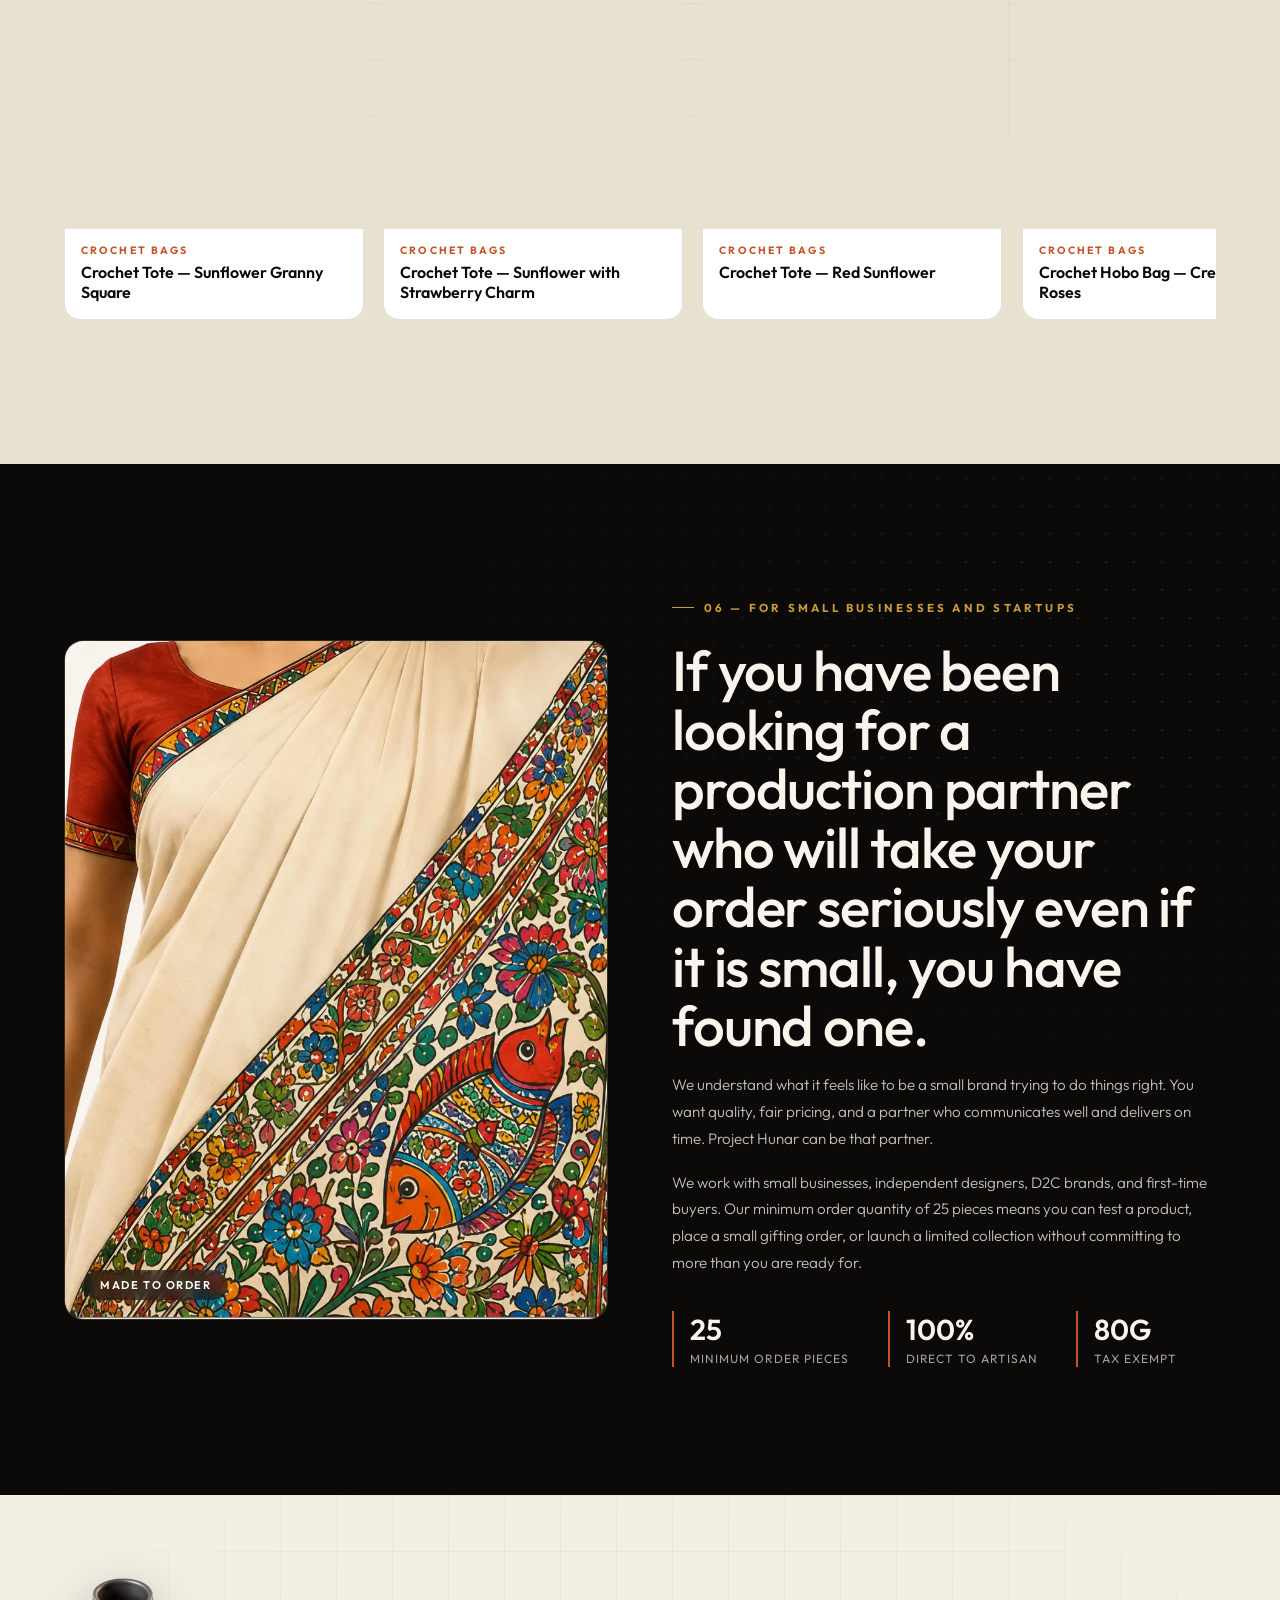
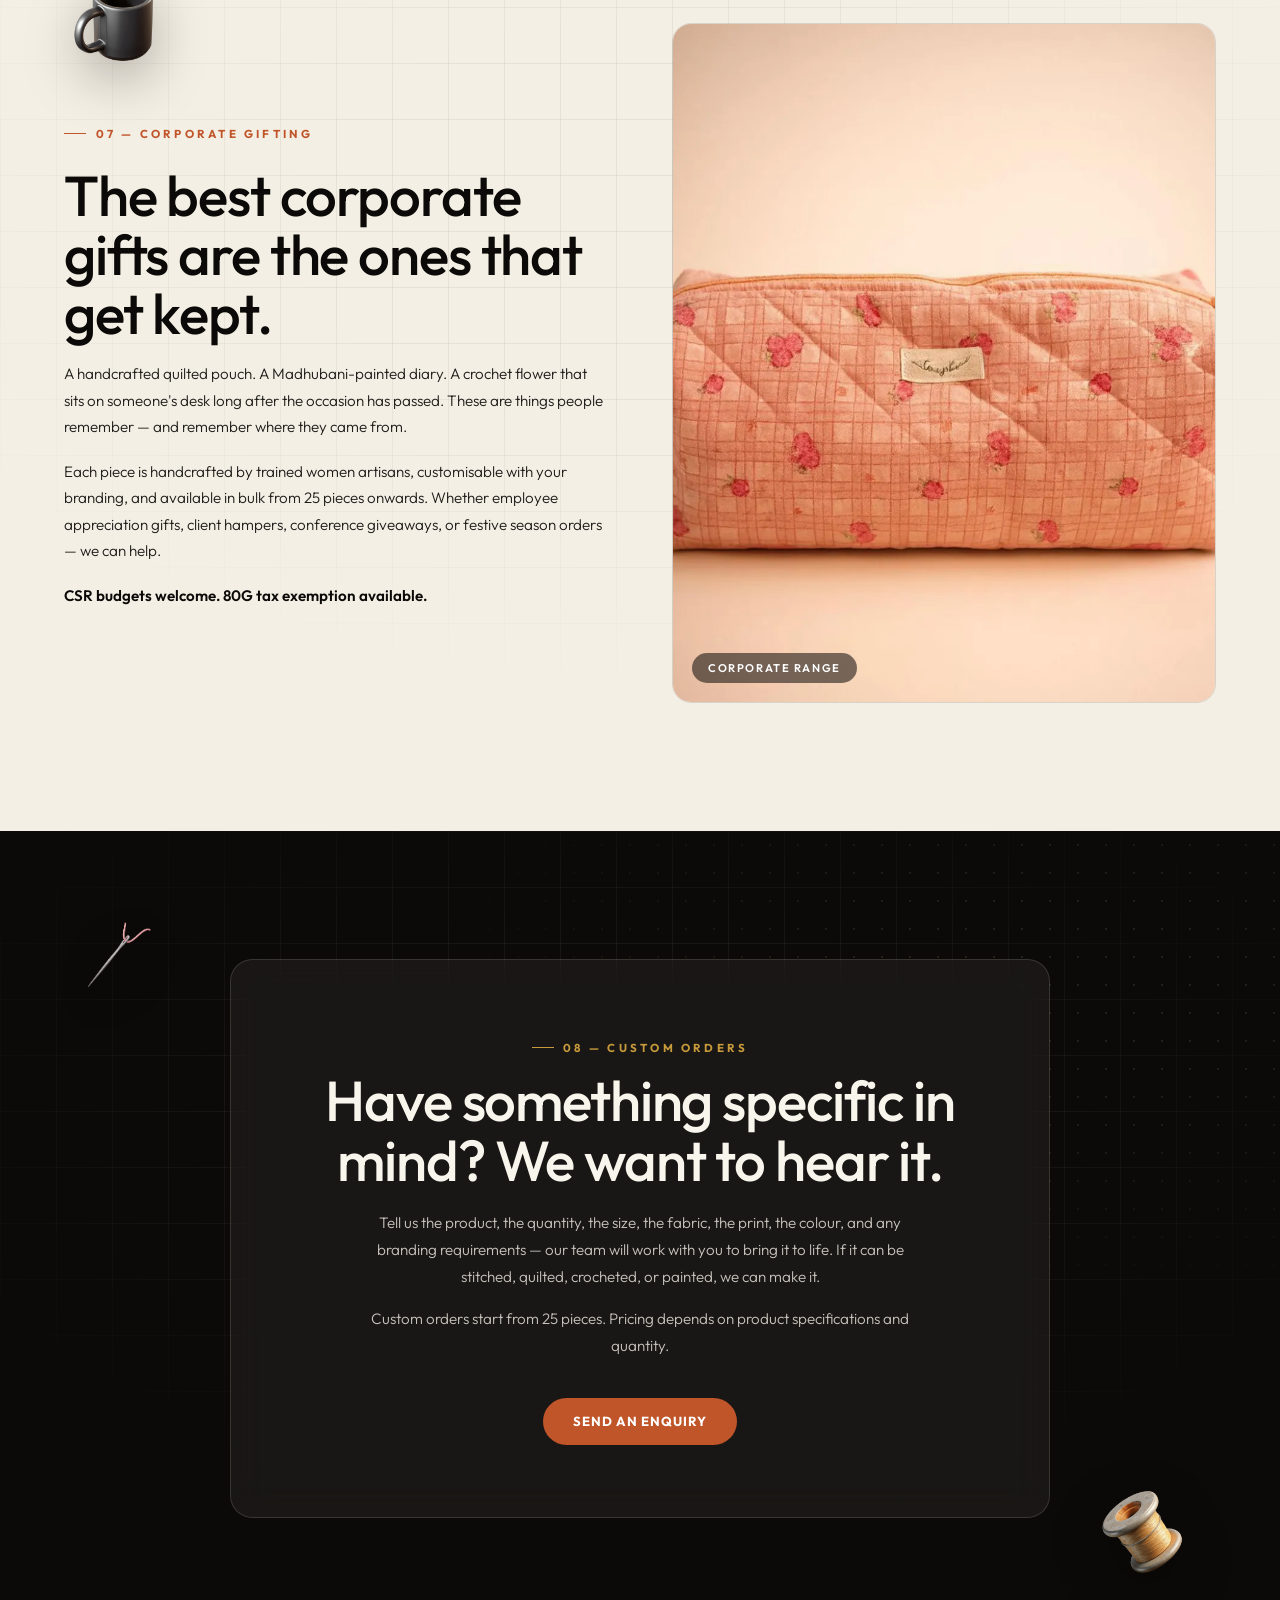
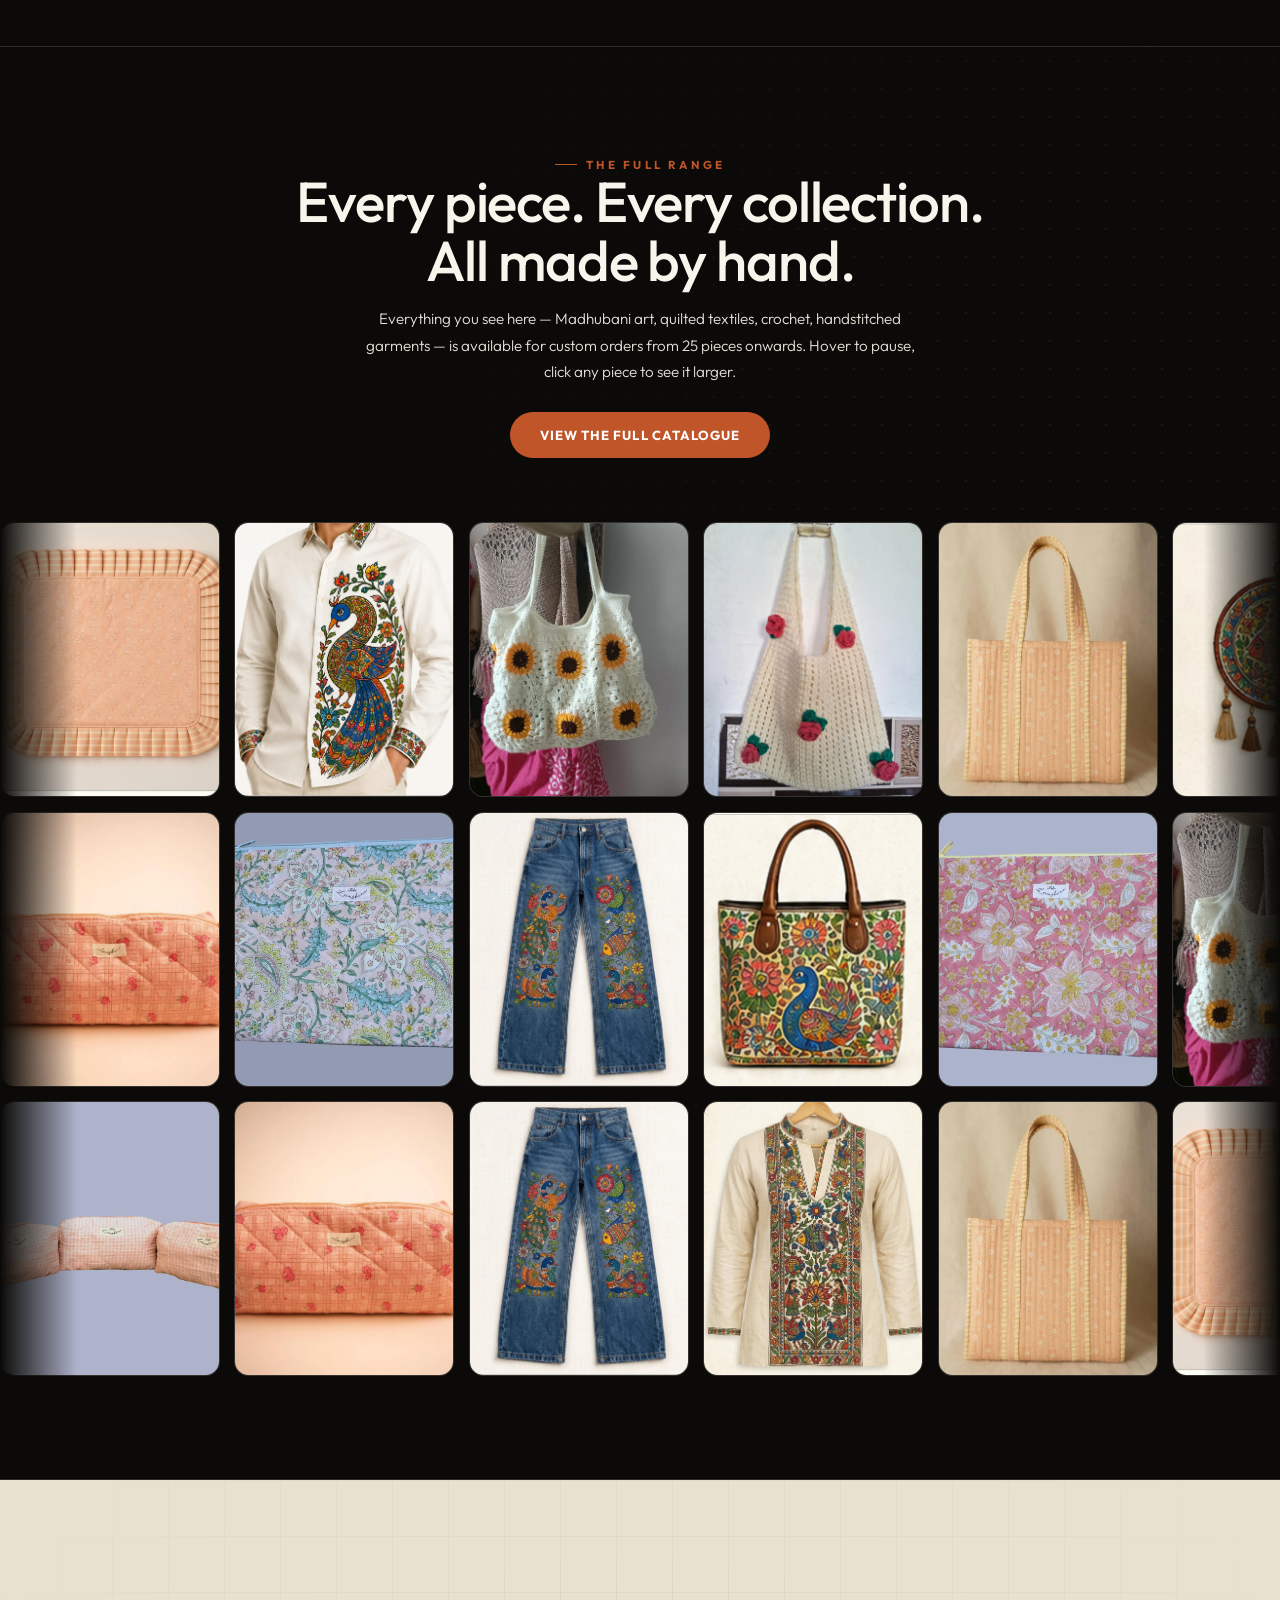
==== commit c4e3e03f: "Enquiry: add number-of-pieces field (min 25); sheet quote columns (sample cost, price per piece, bul" ====
--- a/index.html
+++ b/index.html
@@ -63,18 +63,6 @@
           "contactType": "coordinator",
           "name": "Anubhav NGO",
           "telephone": "+91-79827-99527"
-        },
-        {
-          "@type": "ContactPoint",
-          "contactType": "coordinator",
-          "name": "Anubhav NGO",
-          "telephone": "+91-96252-20574"
-        },
-        {
-          "@type": "ContactPoint",
-          "contactType": "coordinator",
-          "name": "Anubhav NGO",
-          "telephone": "+91-95606-44269"
         }
       ]
     },
@@ -211,7 +199,7 @@
       "name": "How can I get in touch?",
       "acceptedAnswer": {
         "@type": "Answer",
-        "text": "Message us on Instagram @anubhav.ngo or WhatsApp us directly — we usually respond within a day."
+        "text": "Message us on Instagram @anubhav.ngo or WhatsApp us on +91 79827 99527 — we usually respond within a day."
       }
     }
   ]
@@ -691,13 +679,14 @@
       </div>
       <div class="faq-item" data-open="false">
         <button type="button" class="faq-q" id="faq-q-12" aria-expanded="false" aria-controls="faq-p-12"><span>How can I get in touch?</span><span class="faq-icon" aria-hidden="true">+</span></button>
-        <div class="faq-panel" id="faq-p-12" role="region" aria-labelledby="faq-q-12"><div class="faq-panel-inner"><div class="faq-a">Message us on Instagram <a href="https://www.instagram.com/anubhav.ngo" target="_blank" rel="noopener">@anubhav.ngo</a> or WhatsApp us directly — we usually respond within a day.</div></div></div>
+        <div class="faq-panel" id="faq-p-12" role="region" aria-labelledby="faq-q-12"><div class="faq-panel-inner"><div class="faq-a">Message us on Instagram <a href="https://www.instagram.com/anubhav.ngo" target="_blank" rel="noopener">@anubhav.ngo</a> or <a href="https://wa.me/917982799527" target="_blank" rel="noopener">WhatsApp us on +91 79827 99527</a> — we usually respond within a day.</div></div></div>
       </div>
       </div>
       <div class="faq-cta reveal">
         <p>Still have a question? We usually reply within a day.</p>
         <div class="faq-cta-btns">
           <a href="enquiry.html" data-enquiry class="btn btn-primary">Send an enquiry</a>
+          <a href="https://wa.me/917982799527?text=Hello%20Project%20Hunar%2C%20I%20have%20a%20question." target="_blank" rel="noopener" class="btn btn-ghost">WhatsApp +91 79827 99527</a>
           <a href="https://www.instagram.com/anubhav.ngo" target="_blank" rel="noopener" class="btn btn-ghost">Message on Instagram</a>
         </div>
       </div>
@@ -718,7 +707,7 @@
         <div>
           <h4>Coordinators</h4>
           <p>Anubhav NGO</p>
-          <p style="font-weight:700;"><a href="tel:+917982799527">+91 79827 99527</a> / <a href="tel:+919625220574">+91 96252 20574</a> / <a href="tel:+919560644269">+91 95606 44269</a></p>
+          <p style="font-weight:700;">Call / WhatsApp: <a href="tel:+917982799527">+91 79827 99527</a></p>
           <p class="muted">Office hours: 10am to 5pm</p>
         </div>
         <div>
@@ -731,6 +720,7 @@
       </div>
       <div class="cta-row">
         <a href="enquiry.html" data-enquiry class="btn btn-primary">Send an enquiry</a>
+        <a href="https://wa.me/917982799527?text=Hello%20Project%20Hunar%2C%20I%20have%20a%20question." target="_blank" rel="noopener" class="btn btn-ghost">WhatsApp +91 79827 99527</a>
         <a href="mailto:Contact@anubhavngo.in" class="btn btn-ghost">Email Us</a>
         <a href="https://www.anubhavngo.in" target="_blank" rel="noopener" class="btn btn-ghost">Visit anubhavngo.in</a>
       </div>
@@ -766,7 +756,7 @@
 <script src="assets/js/products.js?v=20261101"></script>
 <script src="assets/js/lightbox.js?v=20261101"></script>
 <script src="assets/js/home.js?v=20261101"></script>
-<script src="assets/js/enquiry.js?v=20261108a"></script>
+<script src="assets/js/enquiry.js?v=20261109a"></script>
 <script src="assets/js/faq.js?v=20261107e"></script>
 <script src="assets/js/tracking.js?v=20261101"></script>
 </body>
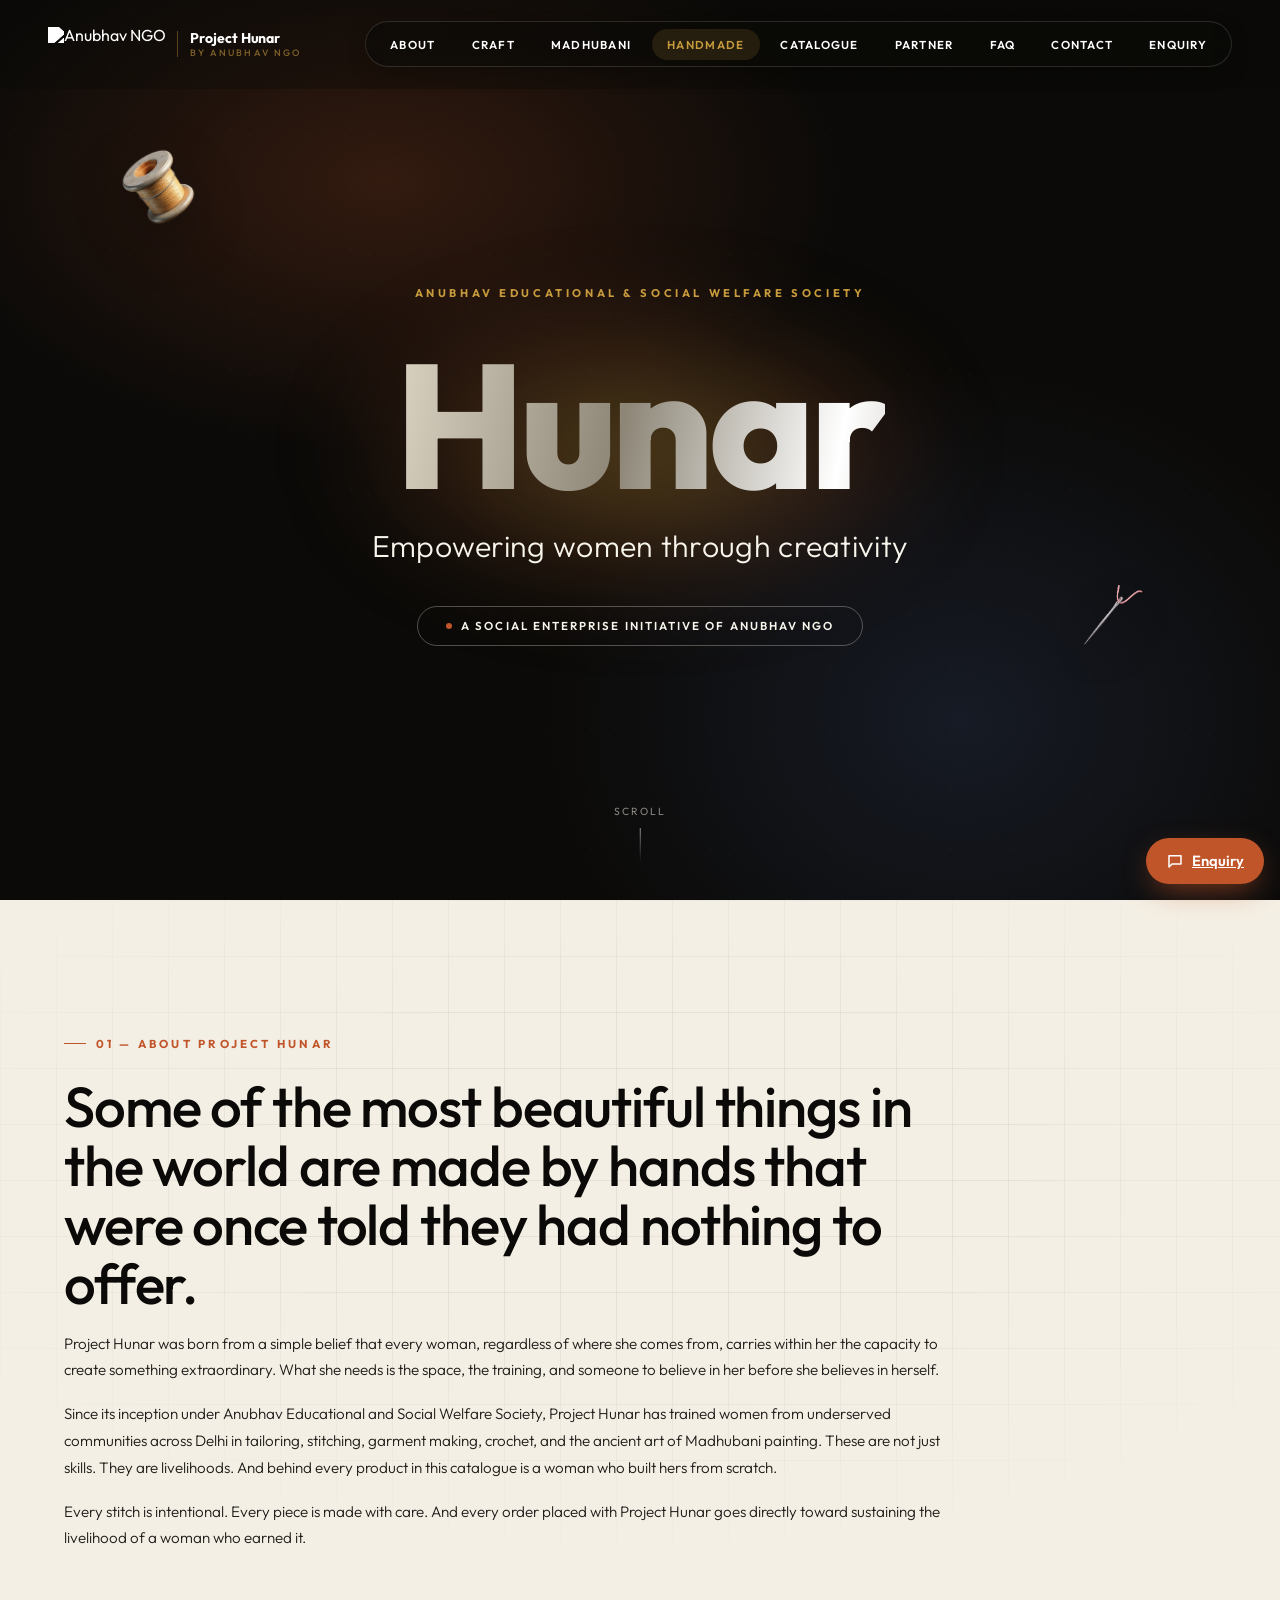
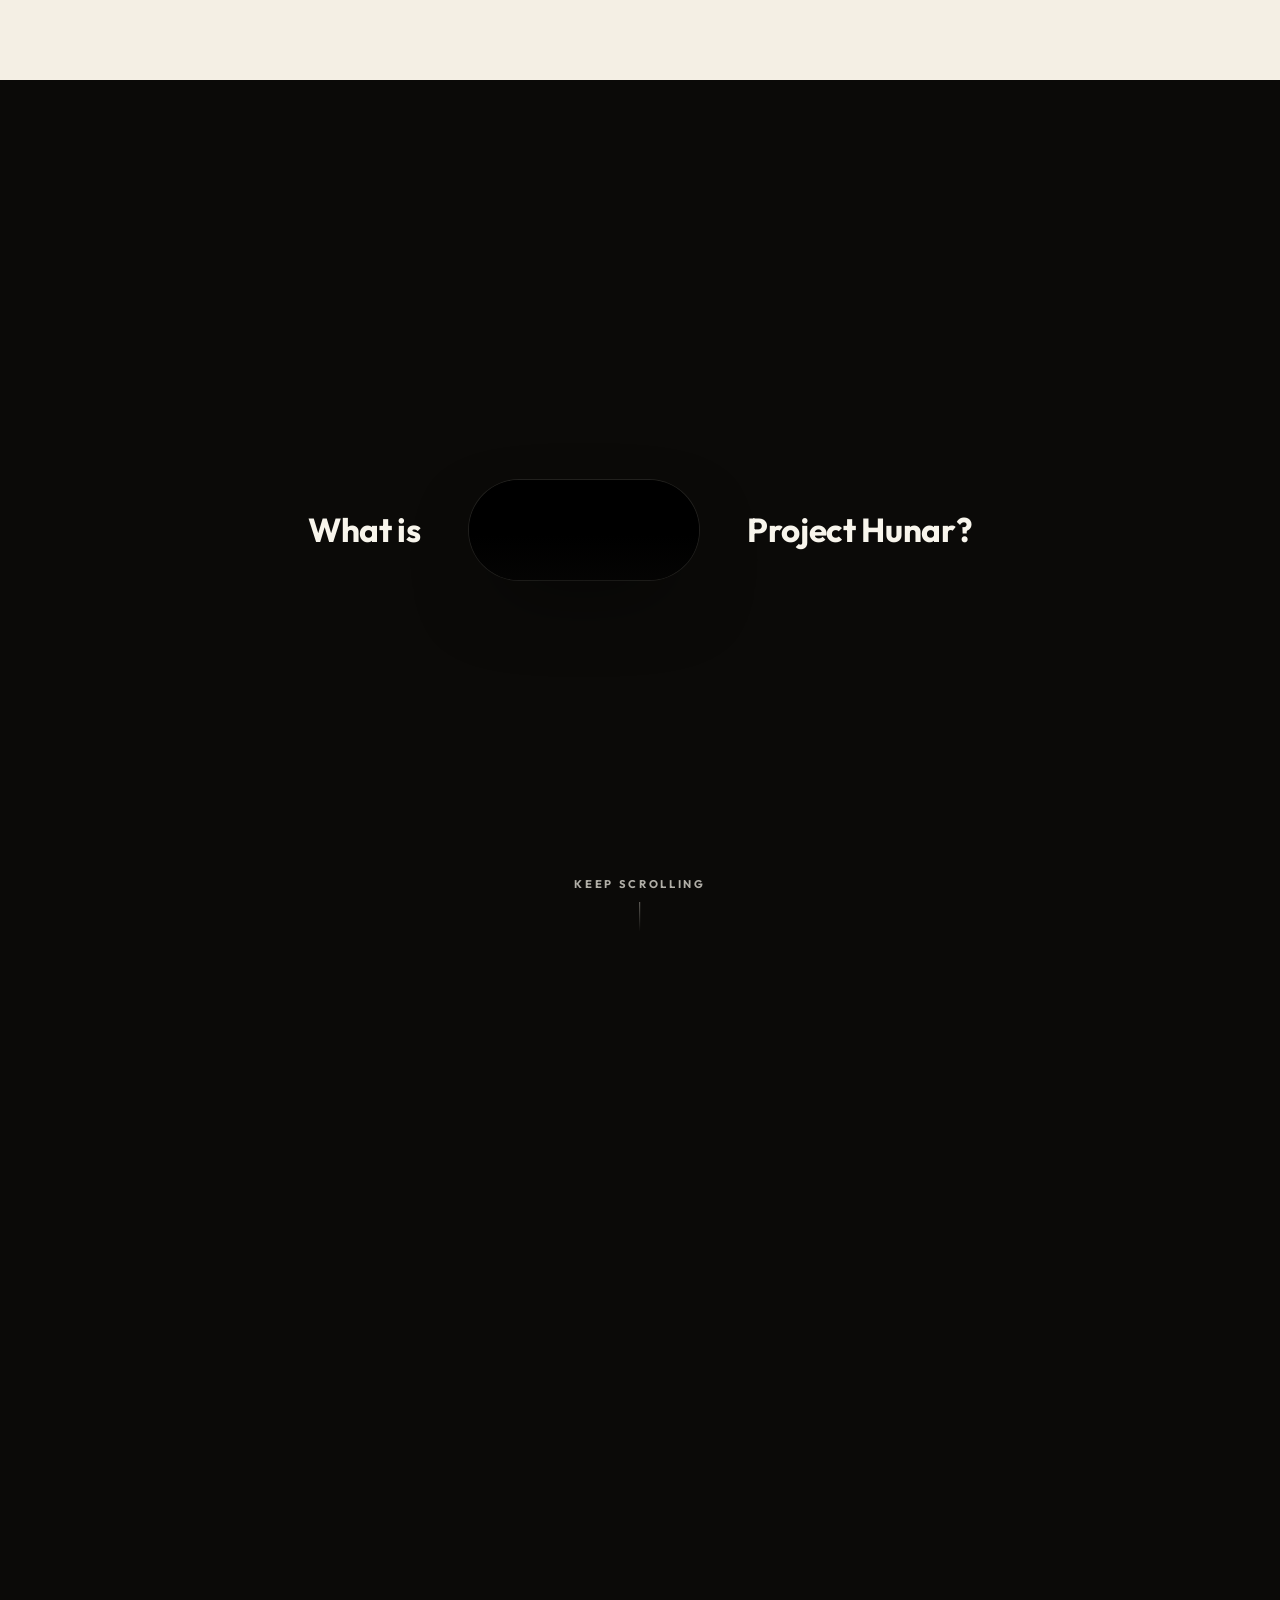
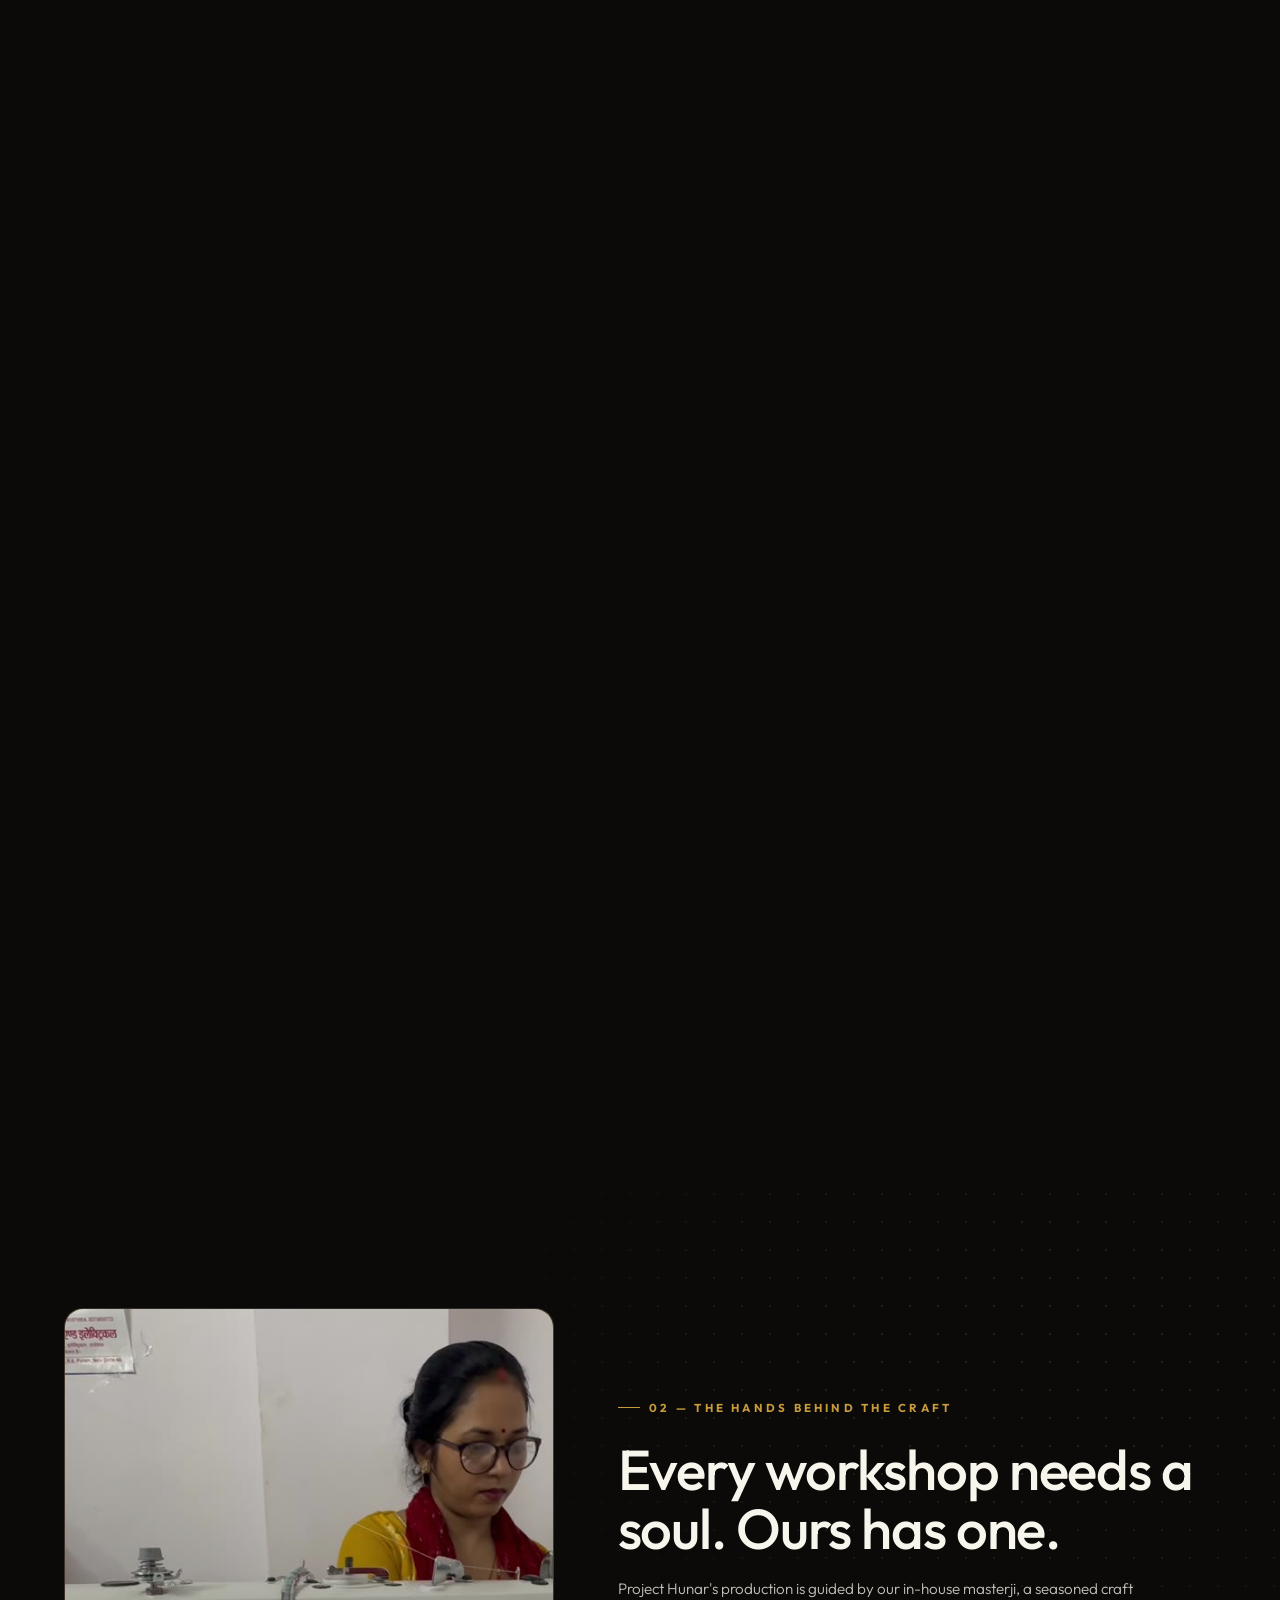
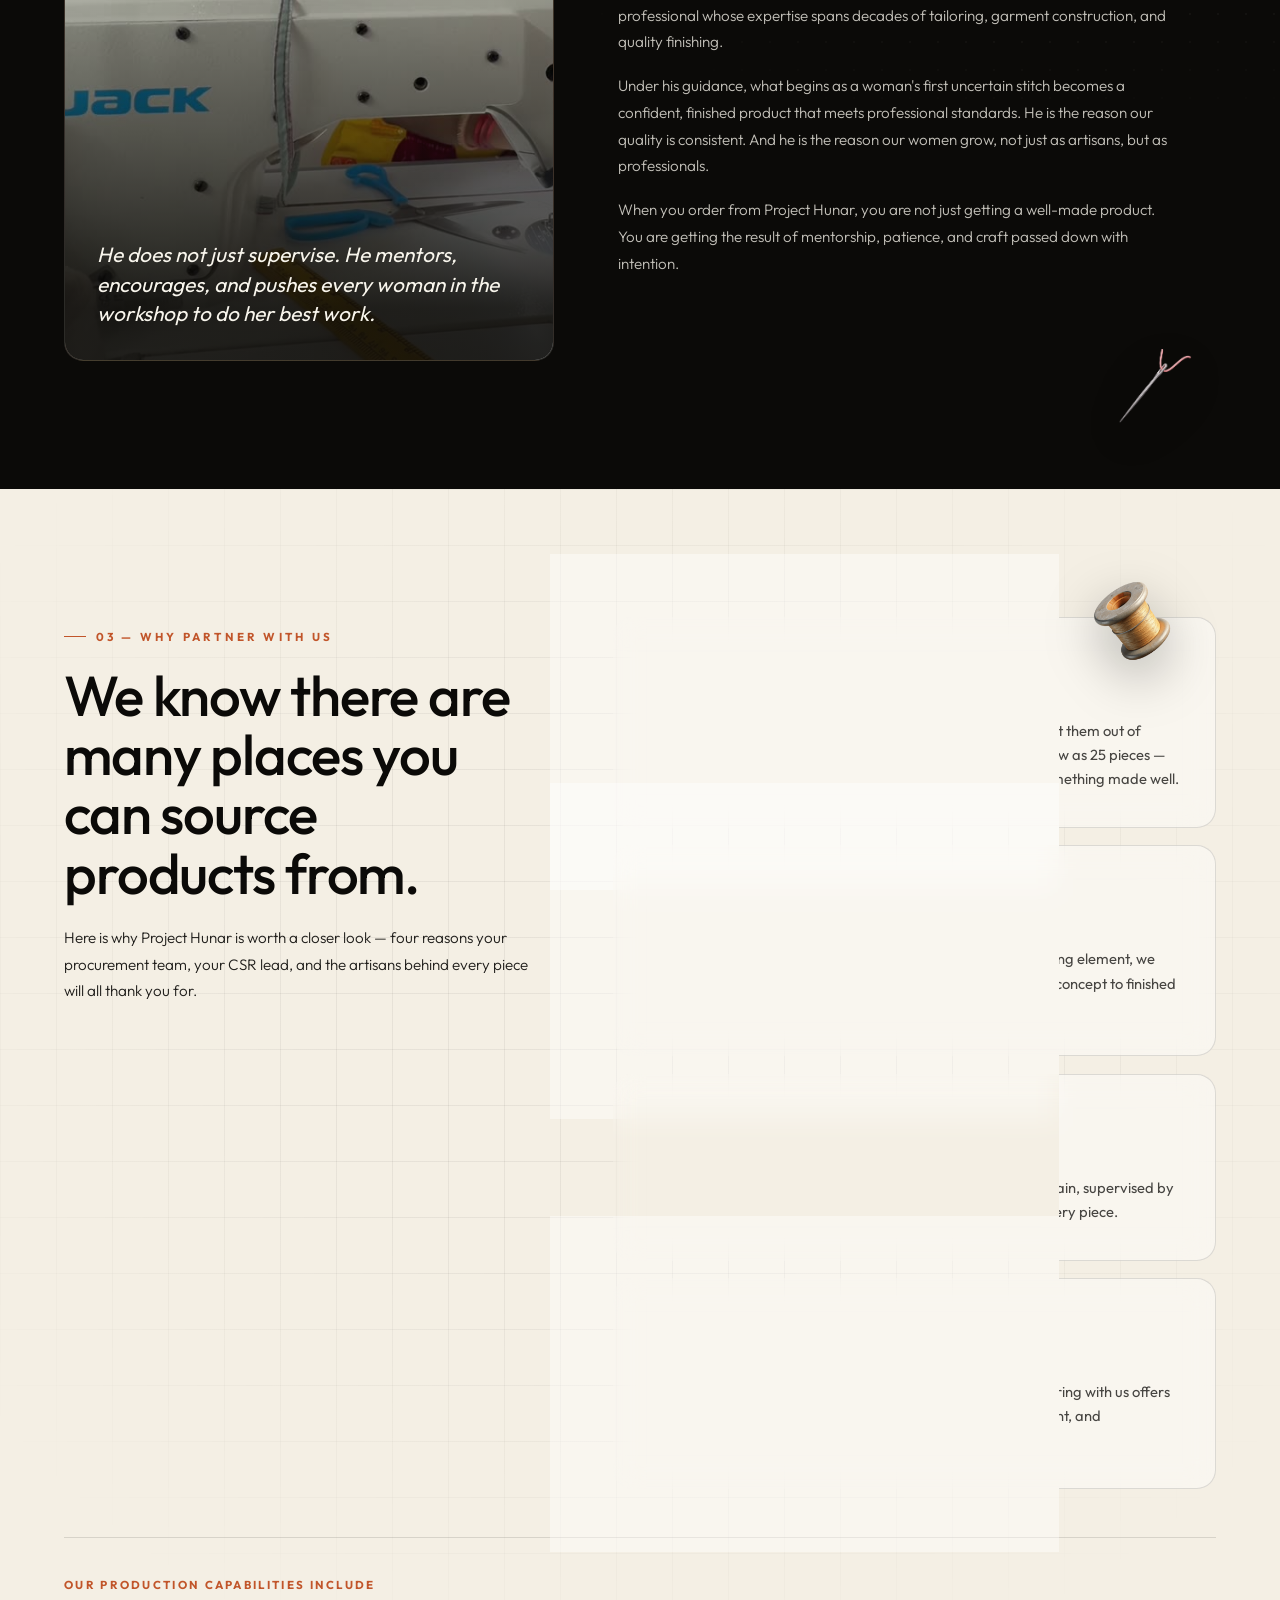
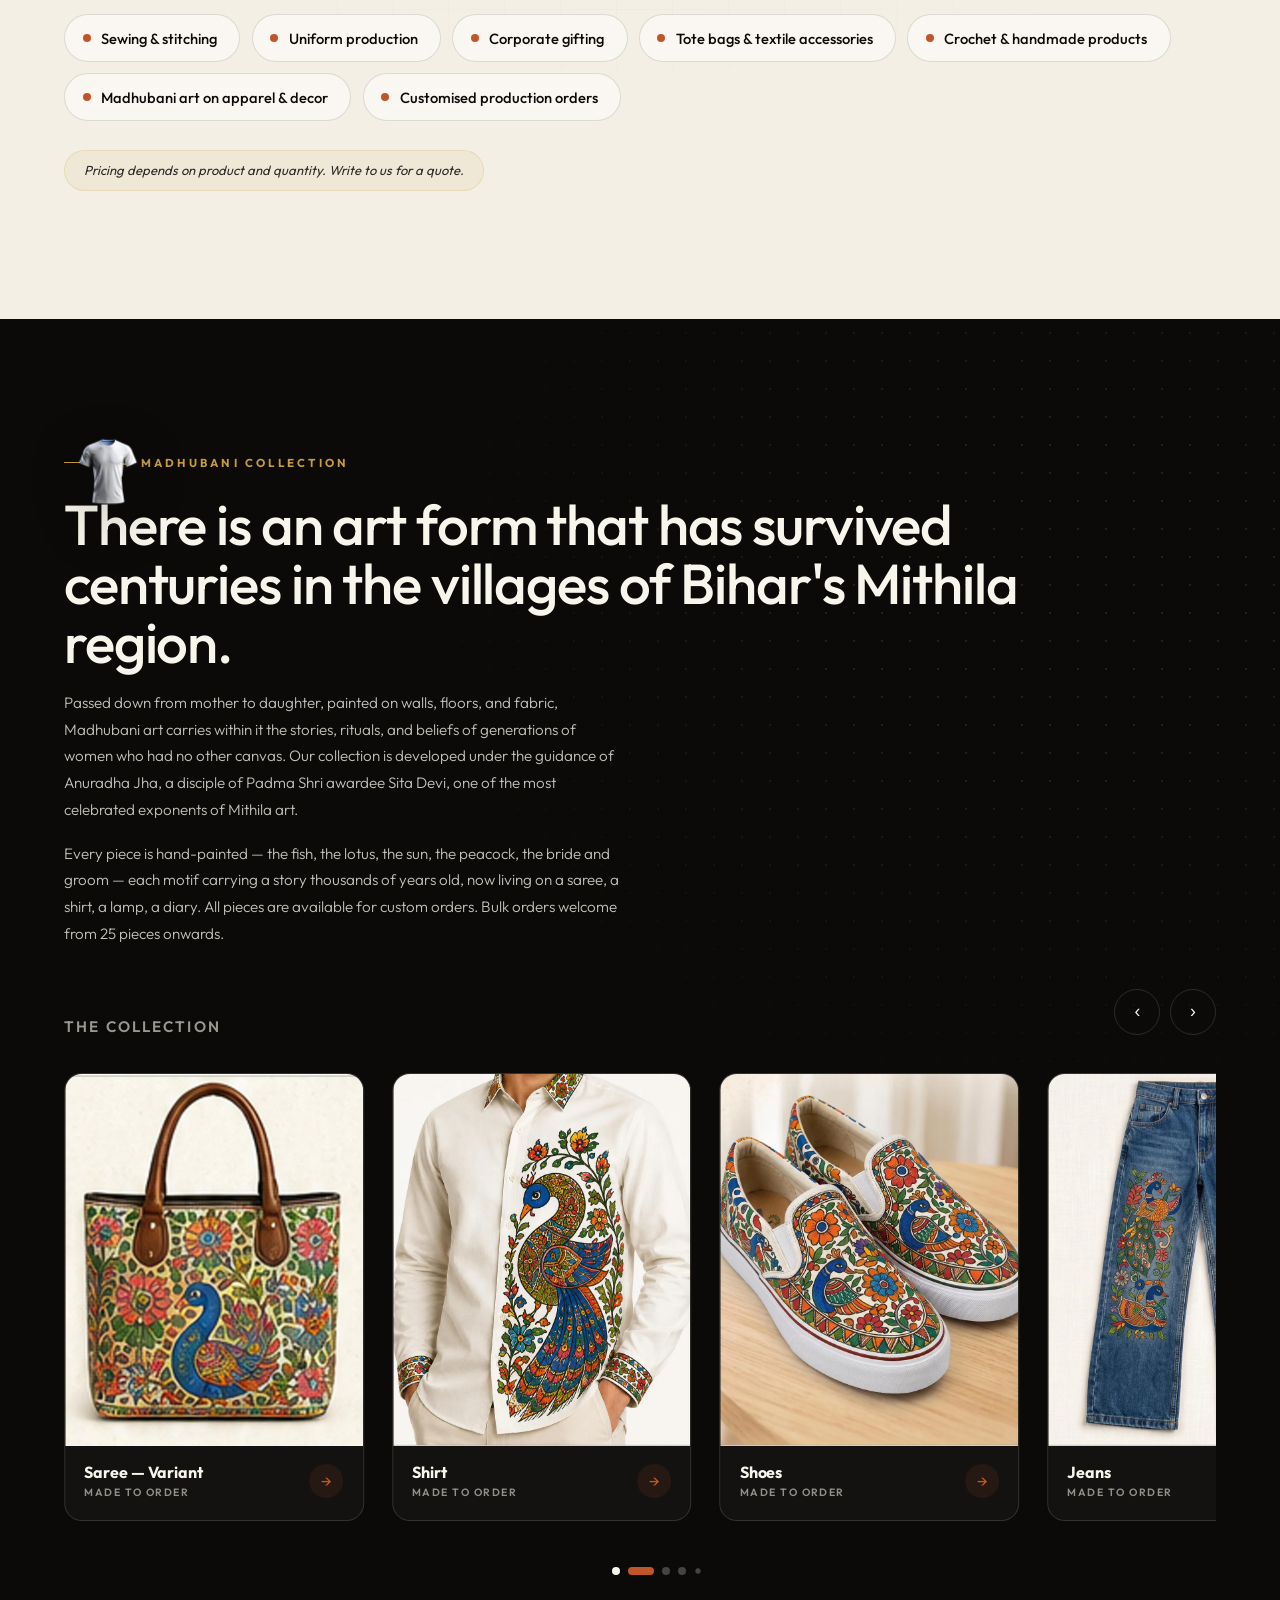
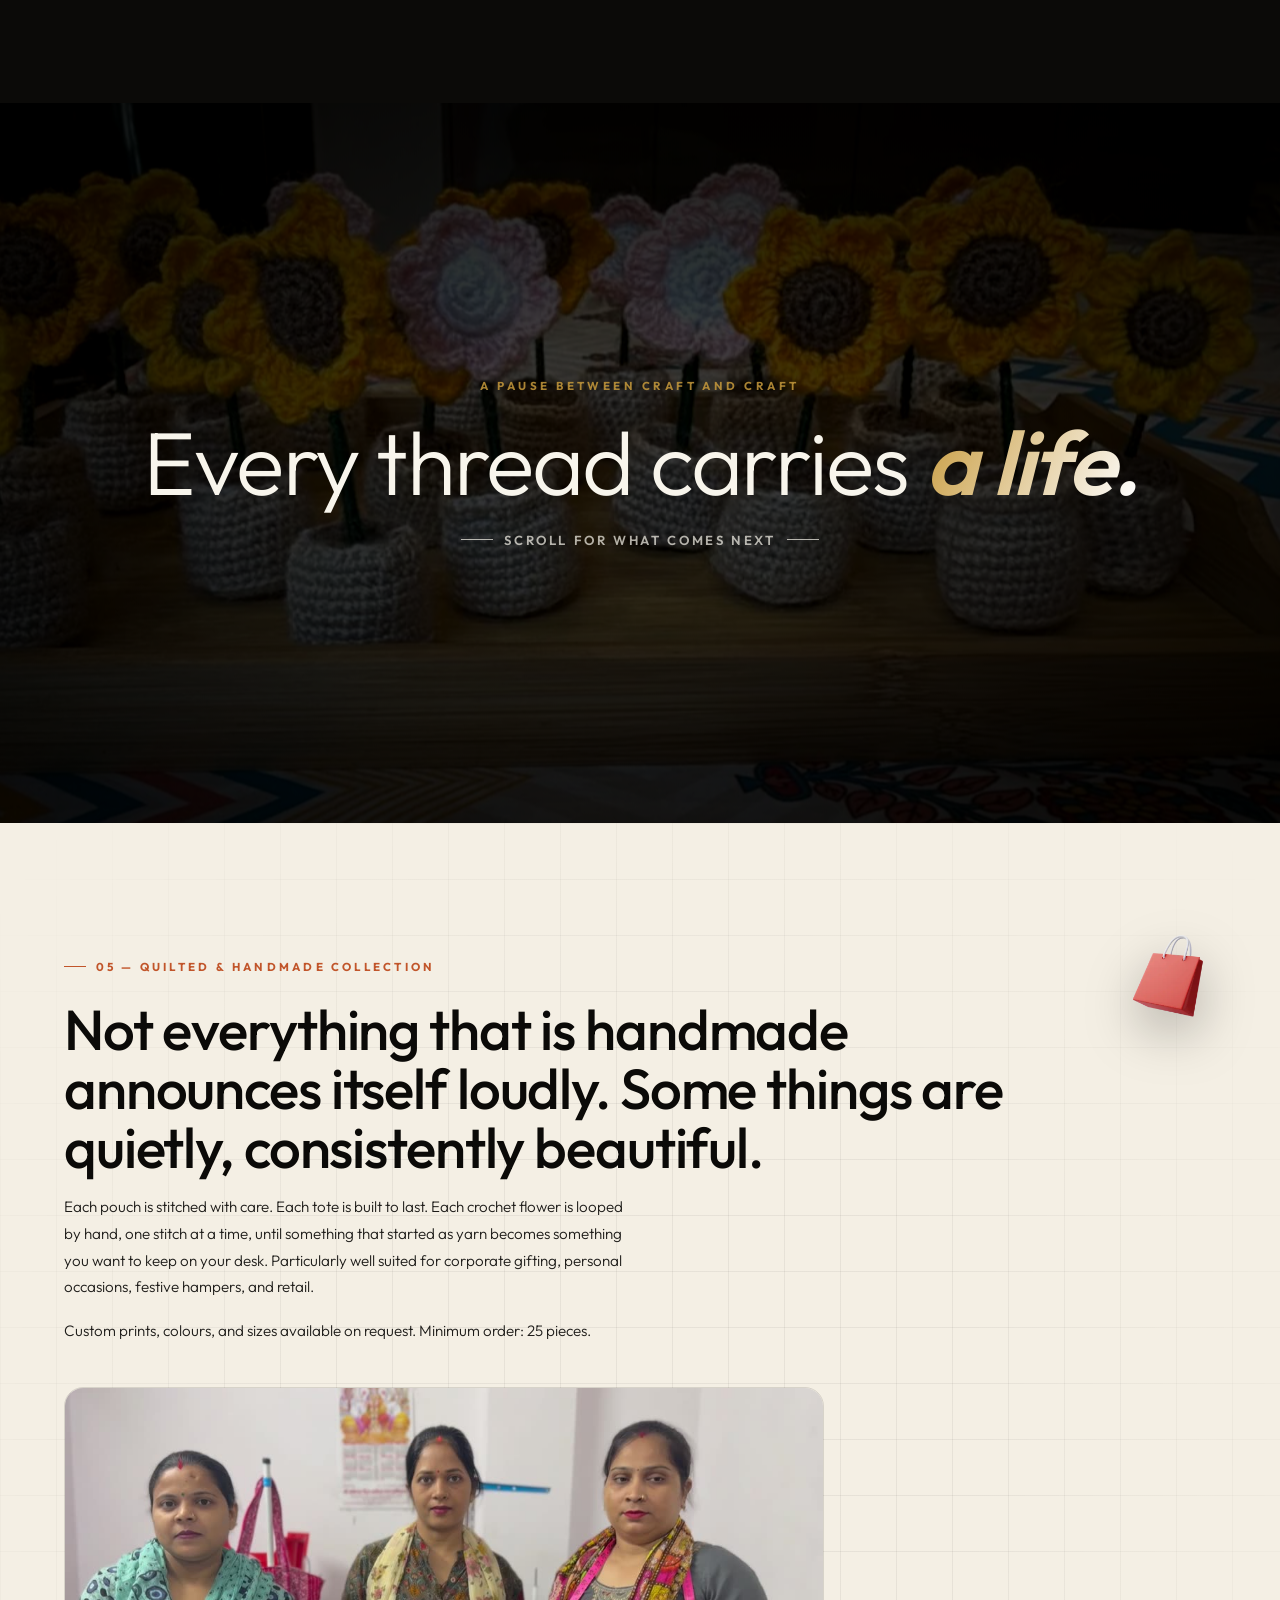
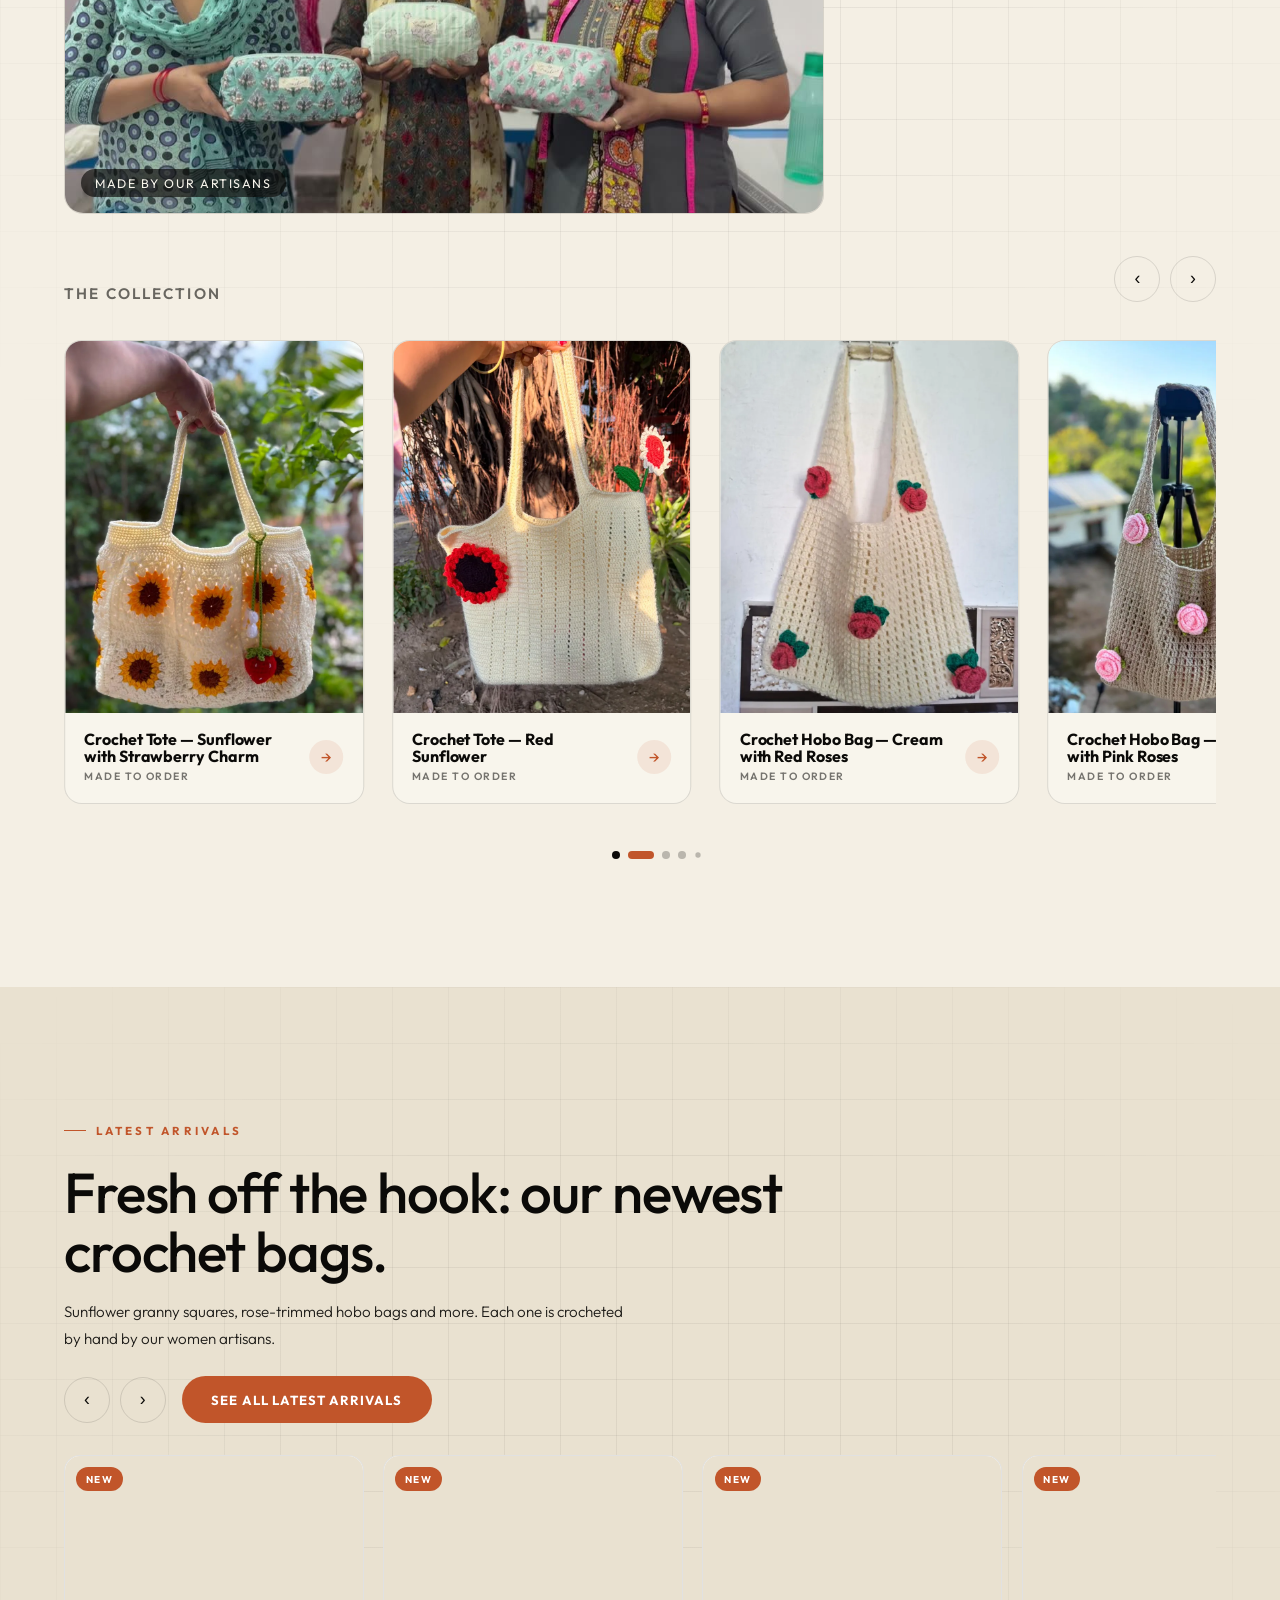
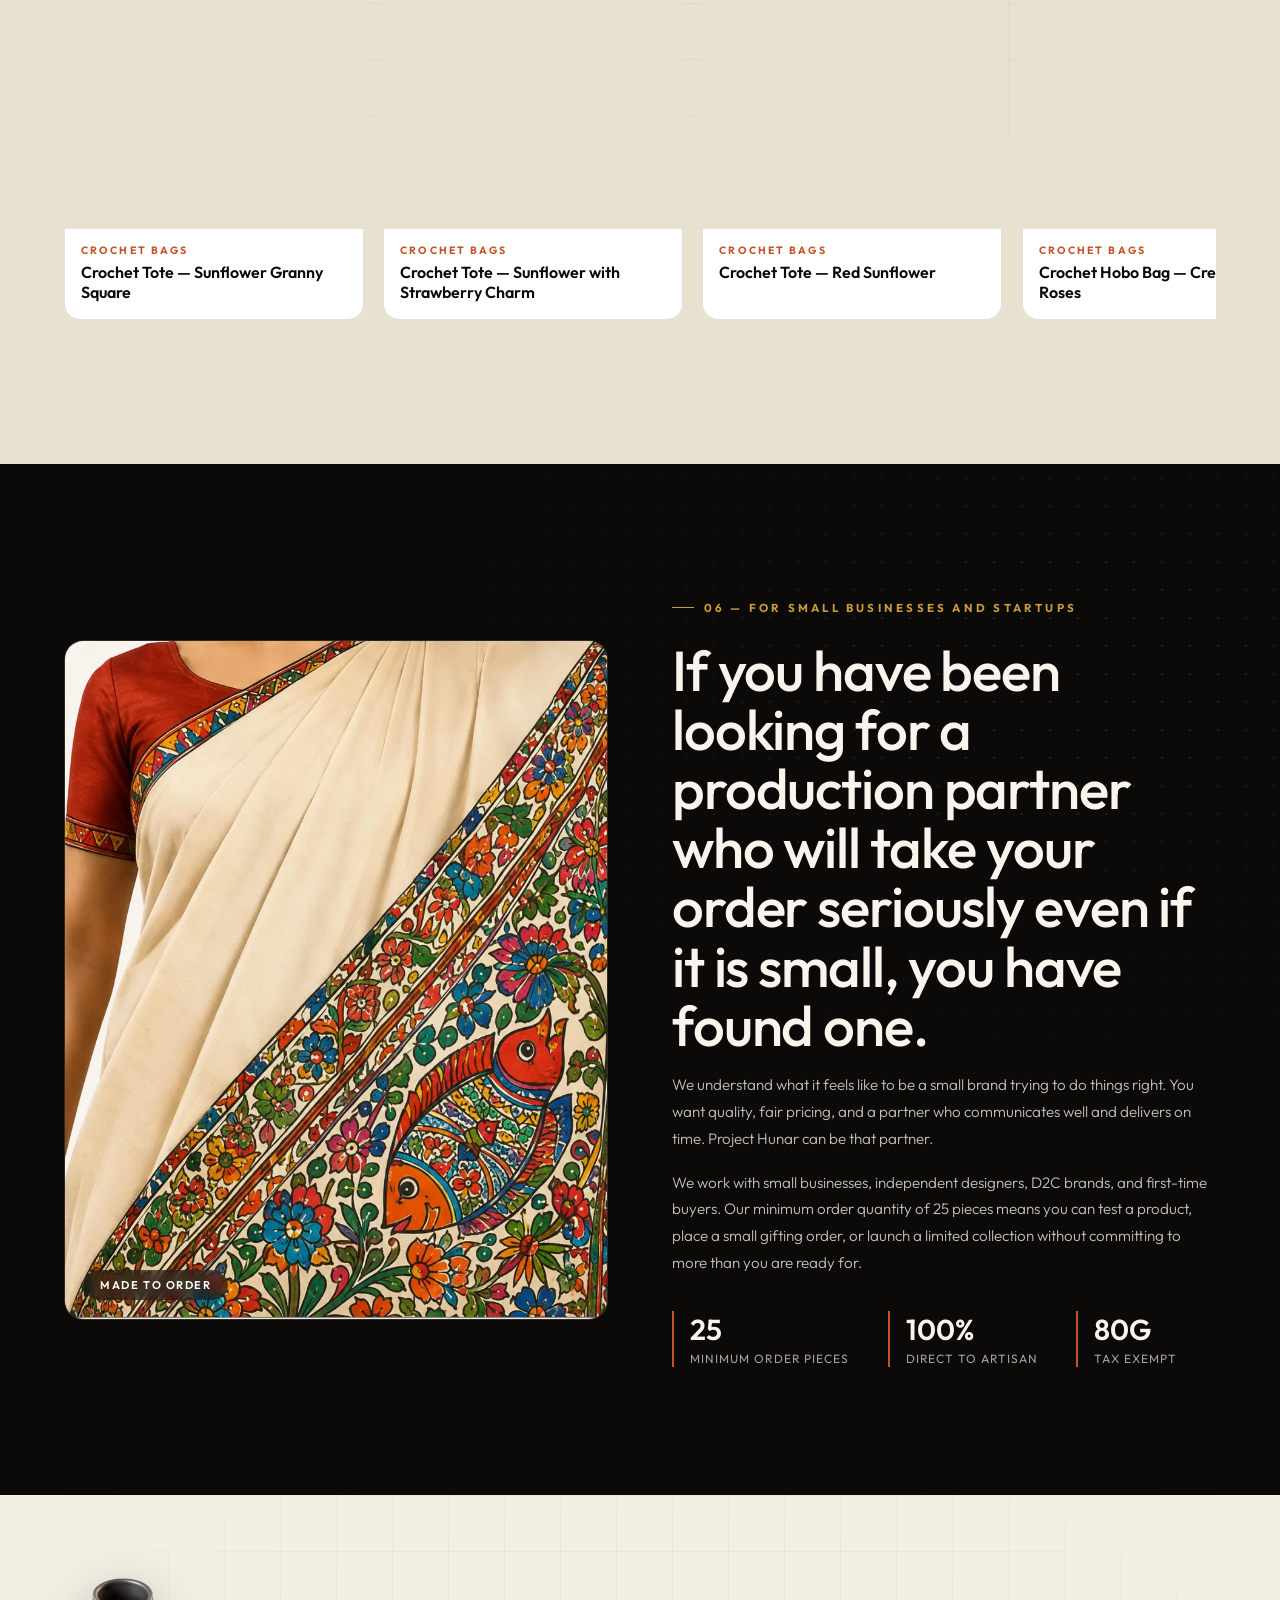
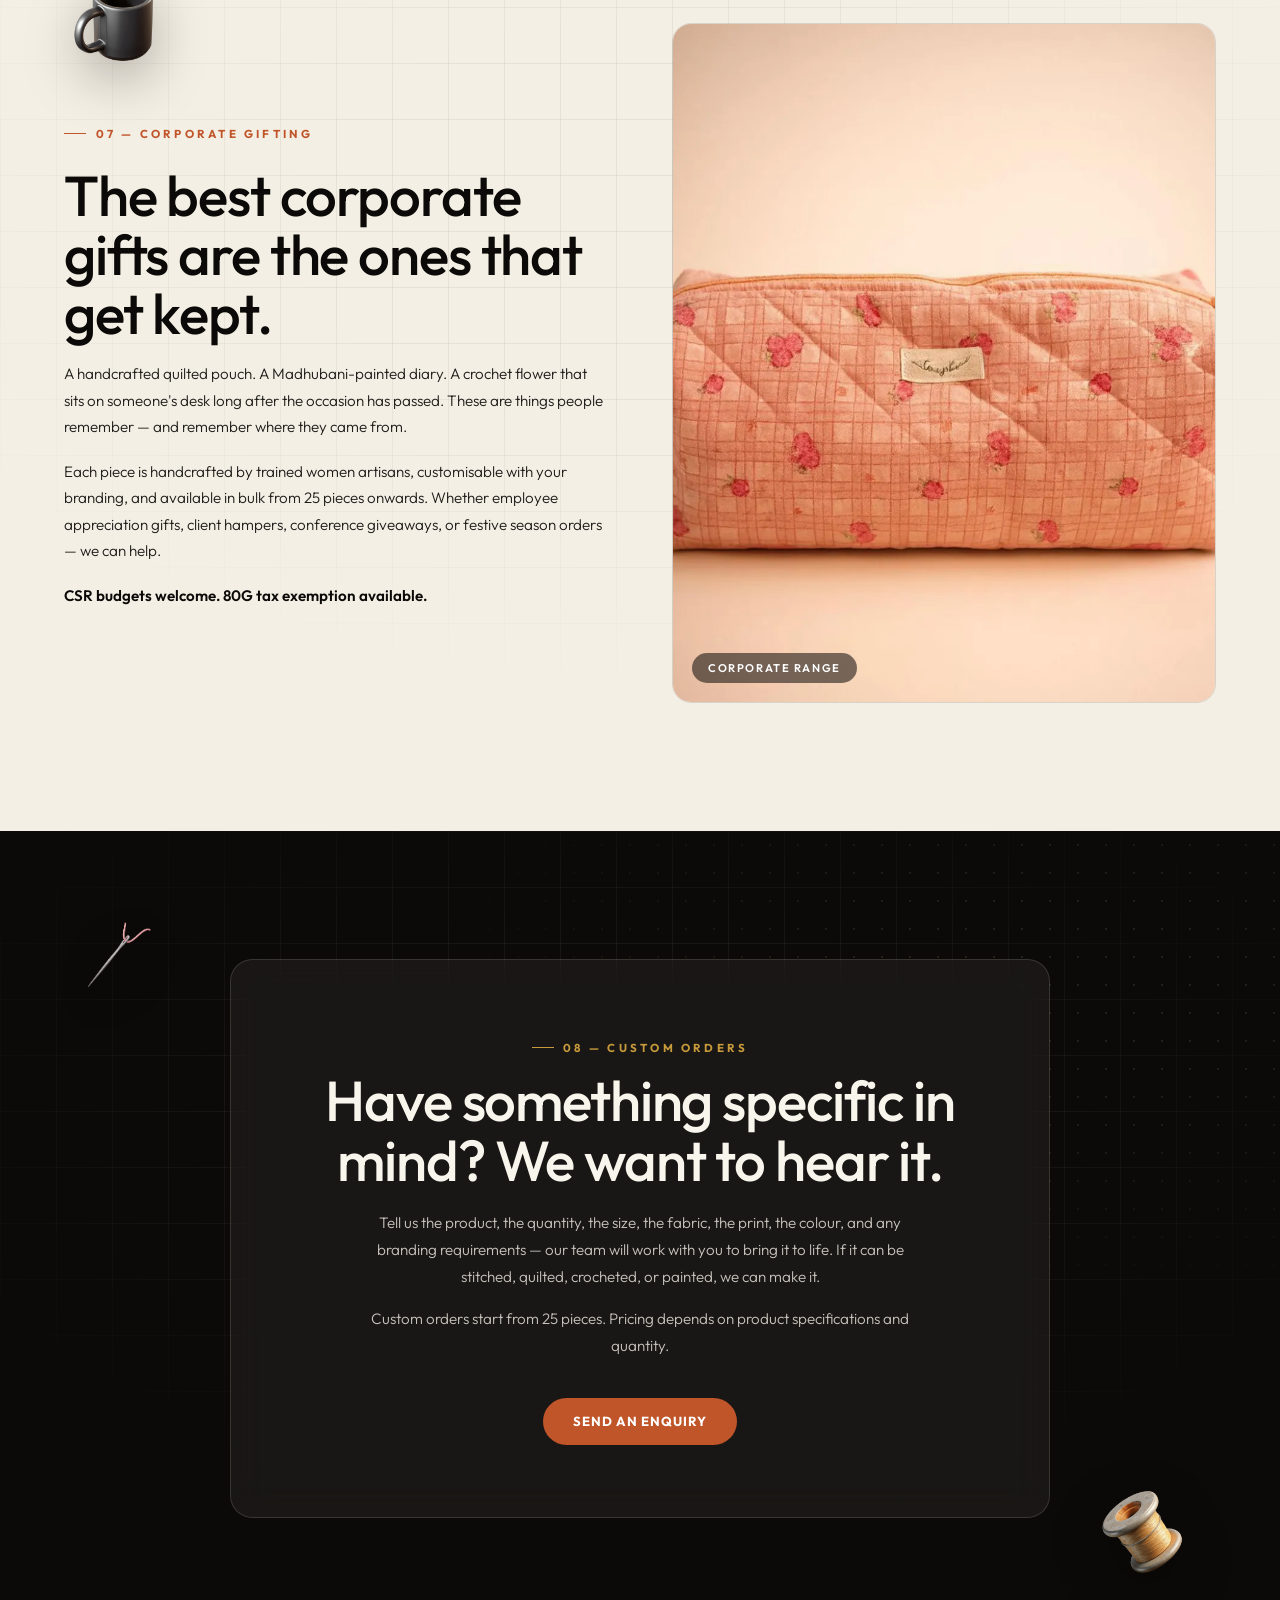
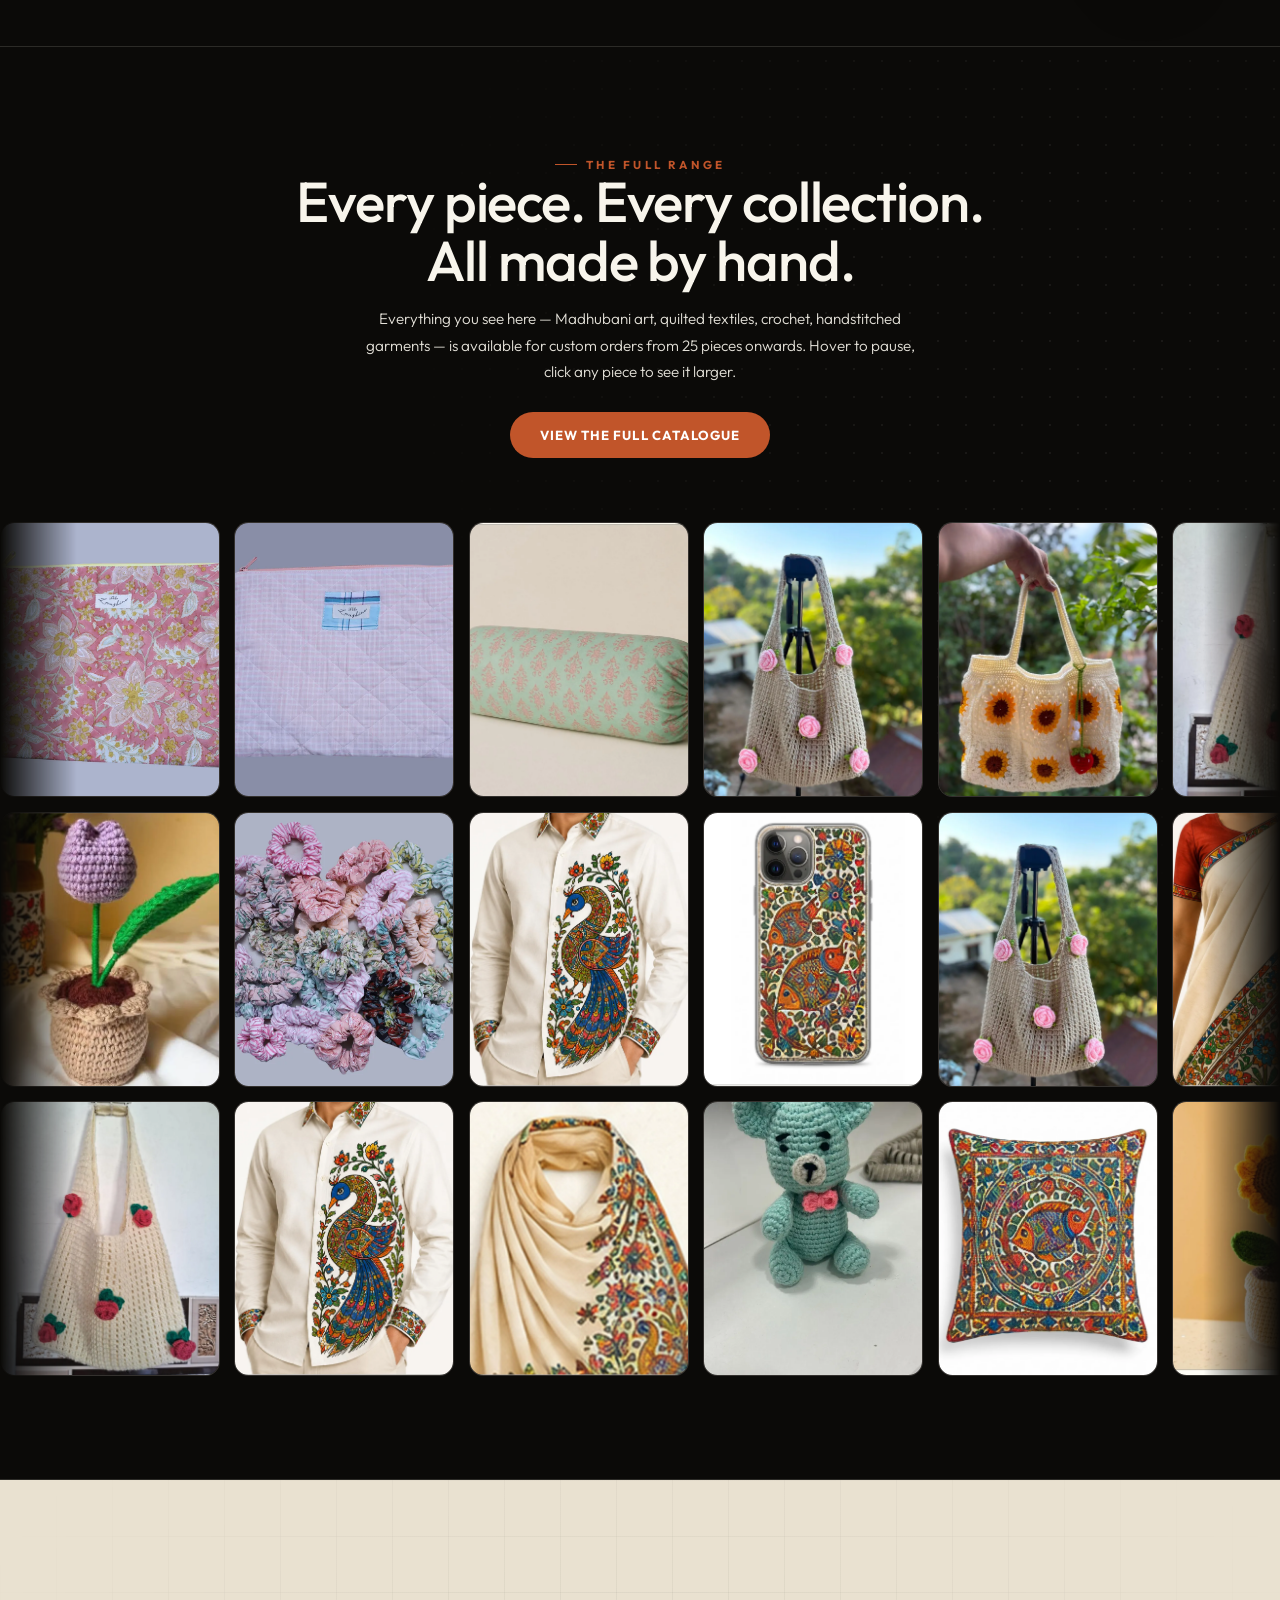
==== commit 6c5e6a7a: "Enquiry: 'I need a quote for' dropdown (sample / bulk / both); pieces hidden for sample-only; Quote " ====
--- a/index.html
+++ b/index.html
@@ -211,7 +211,7 @@
 <link rel="stylesheet" href="https://cdn.jsdelivr.net/npm/swiper@11/swiper-bundle.min.css">
 <script src="https://cdn.jsdelivr.net/npm/swiper@11/swiper-bundle.min.js" defer></script>
 <script src="https://cdn.jsdelivr.net/gh/darkroomengineering/lenis@1.1.14/dist/lenis.min.js" defer></script>
-<link rel="stylesheet" href="assets/css/main.css?v=20261108a">
+<link rel="stylesheet" href="assets/css/main.css?v=20261109b">
 <!-- Meta Pixel Code -->
 <script>
 !function(f,b,e,v,n,t,s)
@@ -756,7 +756,7 @@
 <script src="assets/js/products.js?v=20261101"></script>
 <script src="assets/js/lightbox.js?v=20261101"></script>
 <script src="assets/js/home.js?v=20261101"></script>
-<script src="assets/js/enquiry.js?v=20261109a"></script>
+<script src="assets/js/enquiry.js?v=20261109b"></script>
 <script src="assets/js/faq.js?v=20261107e"></script>
 <script src="assets/js/tracking.js?v=20261101"></script>
 </body>
--- a/assets/css/main.css
+++ b/assets/css/main.css
@@ -1090,6 +1090,7 @@
   .enq-form input:disabled,.enq-form select:disabled,.enq-form textarea:disabled{opacity:.6;cursor:not-allowed;}
   .enq-err{display:block;min-height:0;font-size:.78rem;font-weight:500;color:#b3261e;letter-spacing:0;}
   .enq-err:empty{display:none;}
+  .enq-form label[hidden]{display:none;}
   .enq-form input[type=file]{padding:.55rem;cursor:pointer;}
   .enq-form button[type=submit]{padding:.95rem 2.2rem;font-size:1rem;}
   .enq-form button[type=submit]:focus-visible,.enq-again:focus-visible{outline:2px solid var(--gold);outline-offset:3px;}
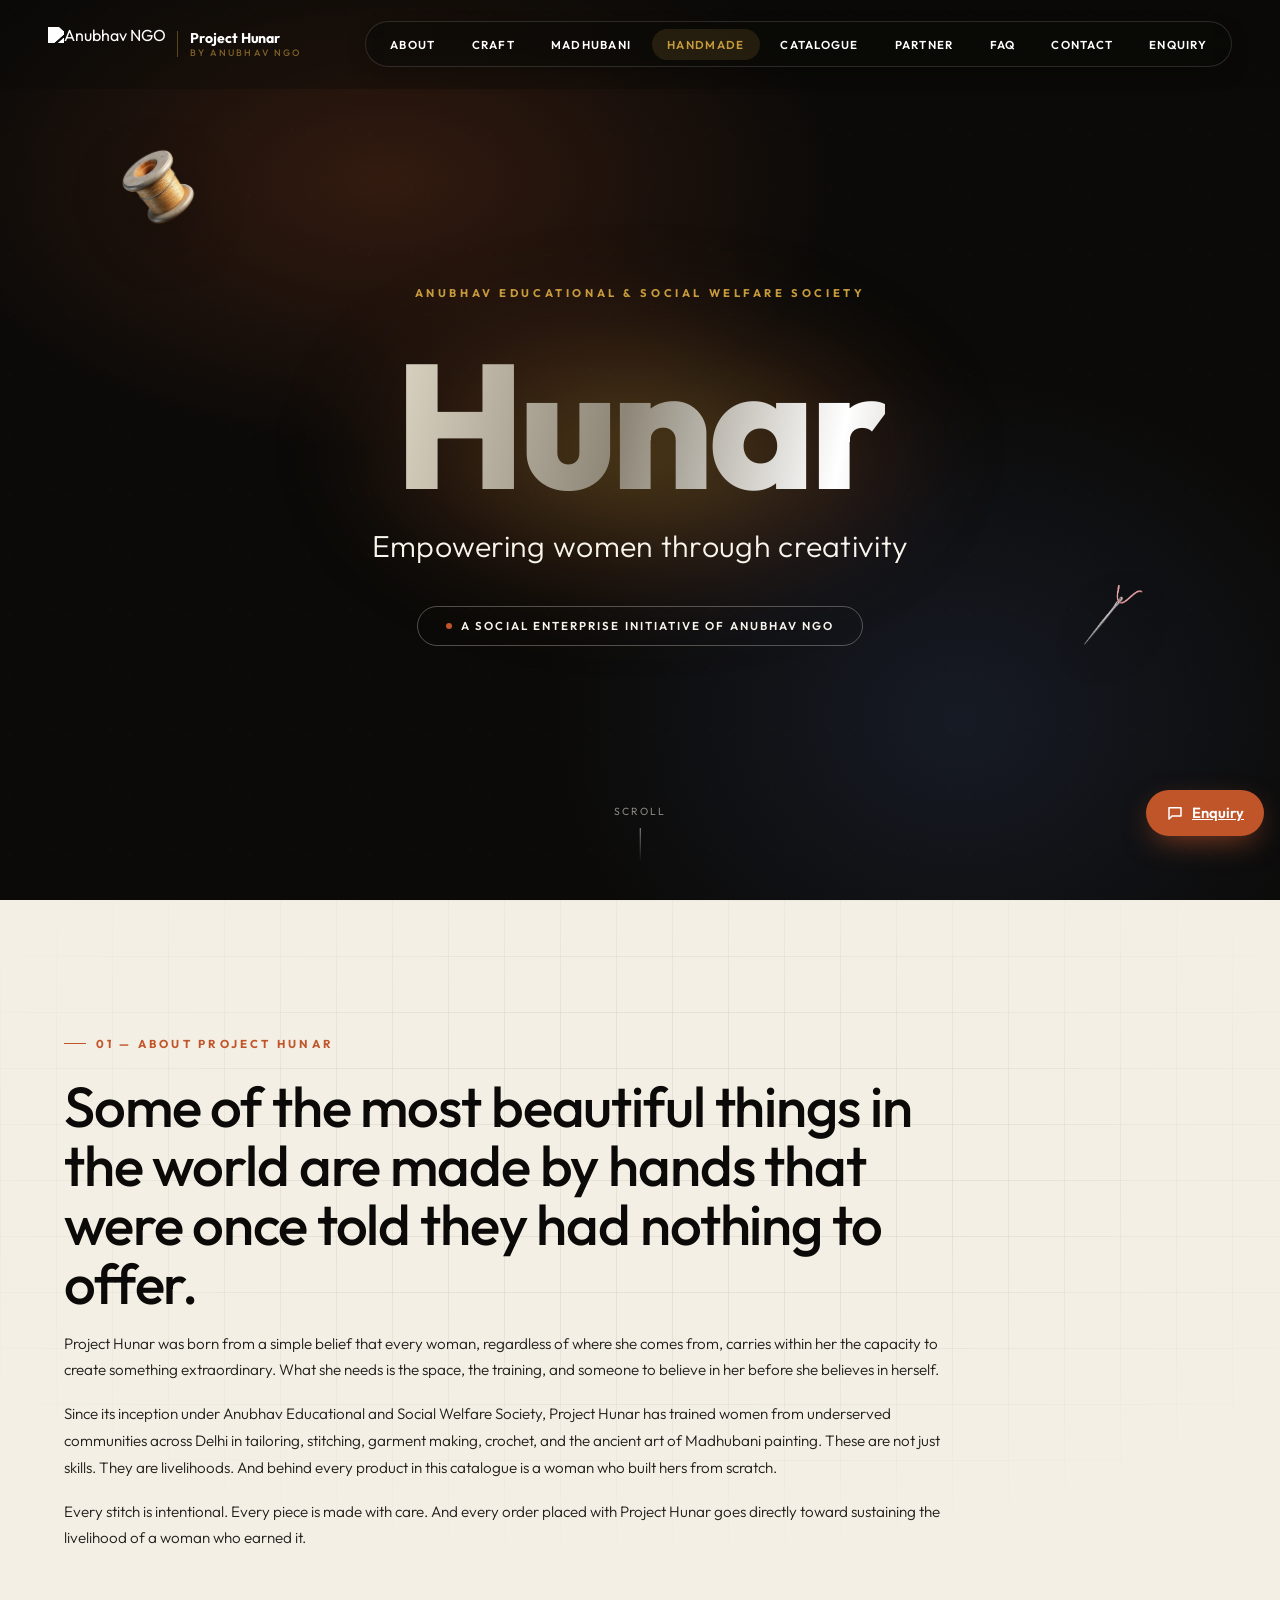
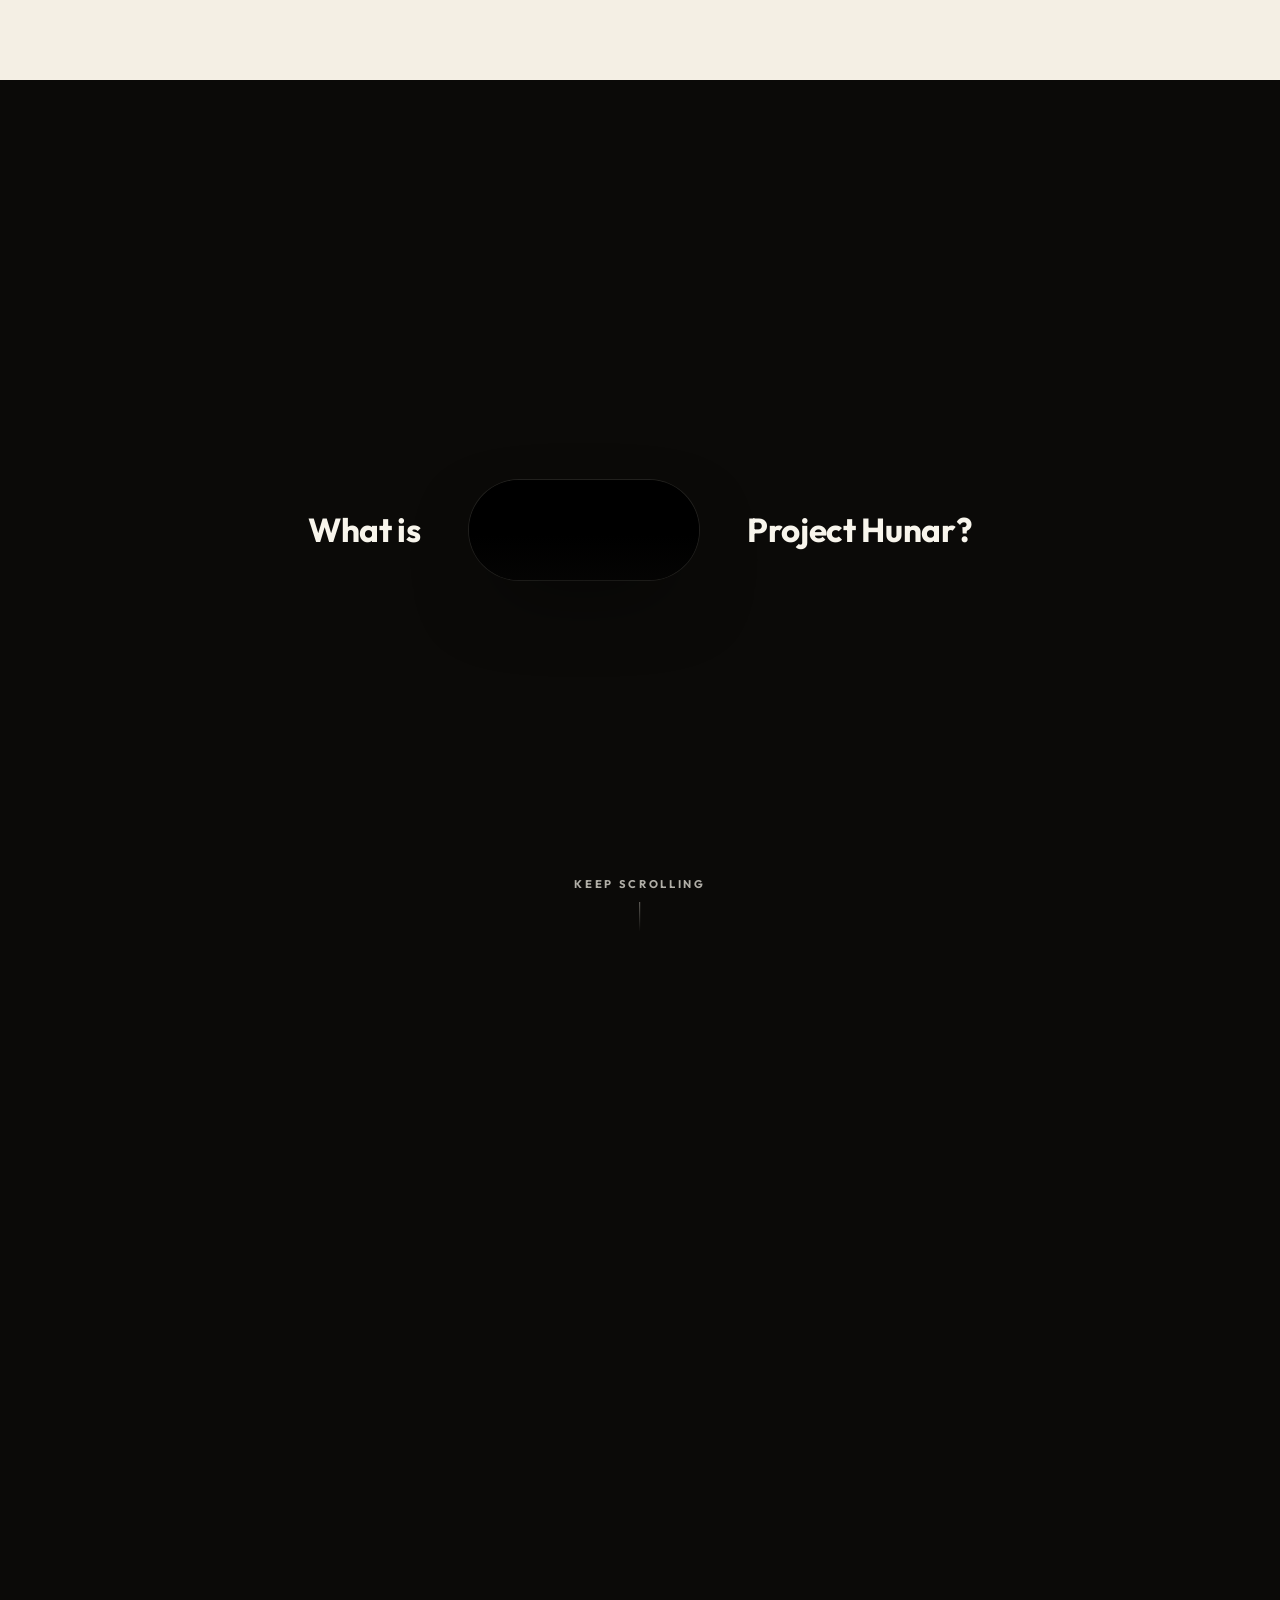
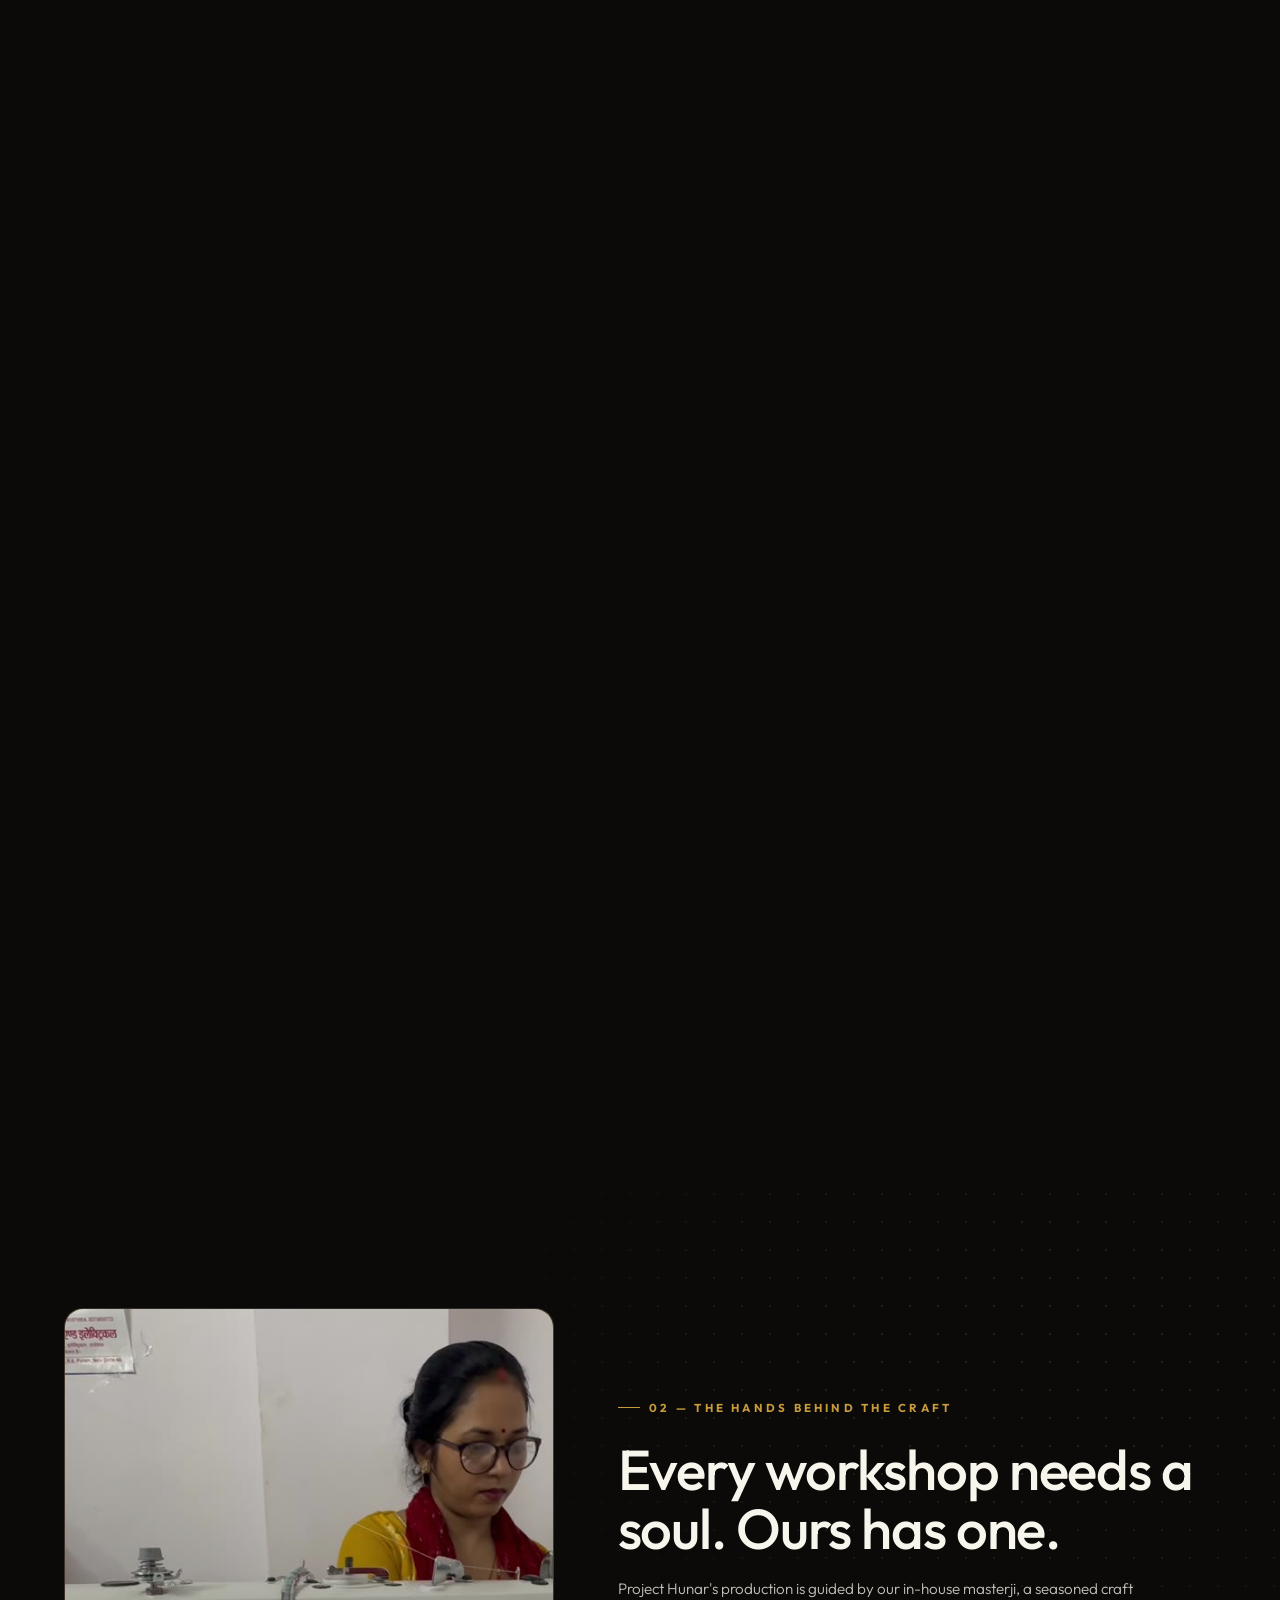
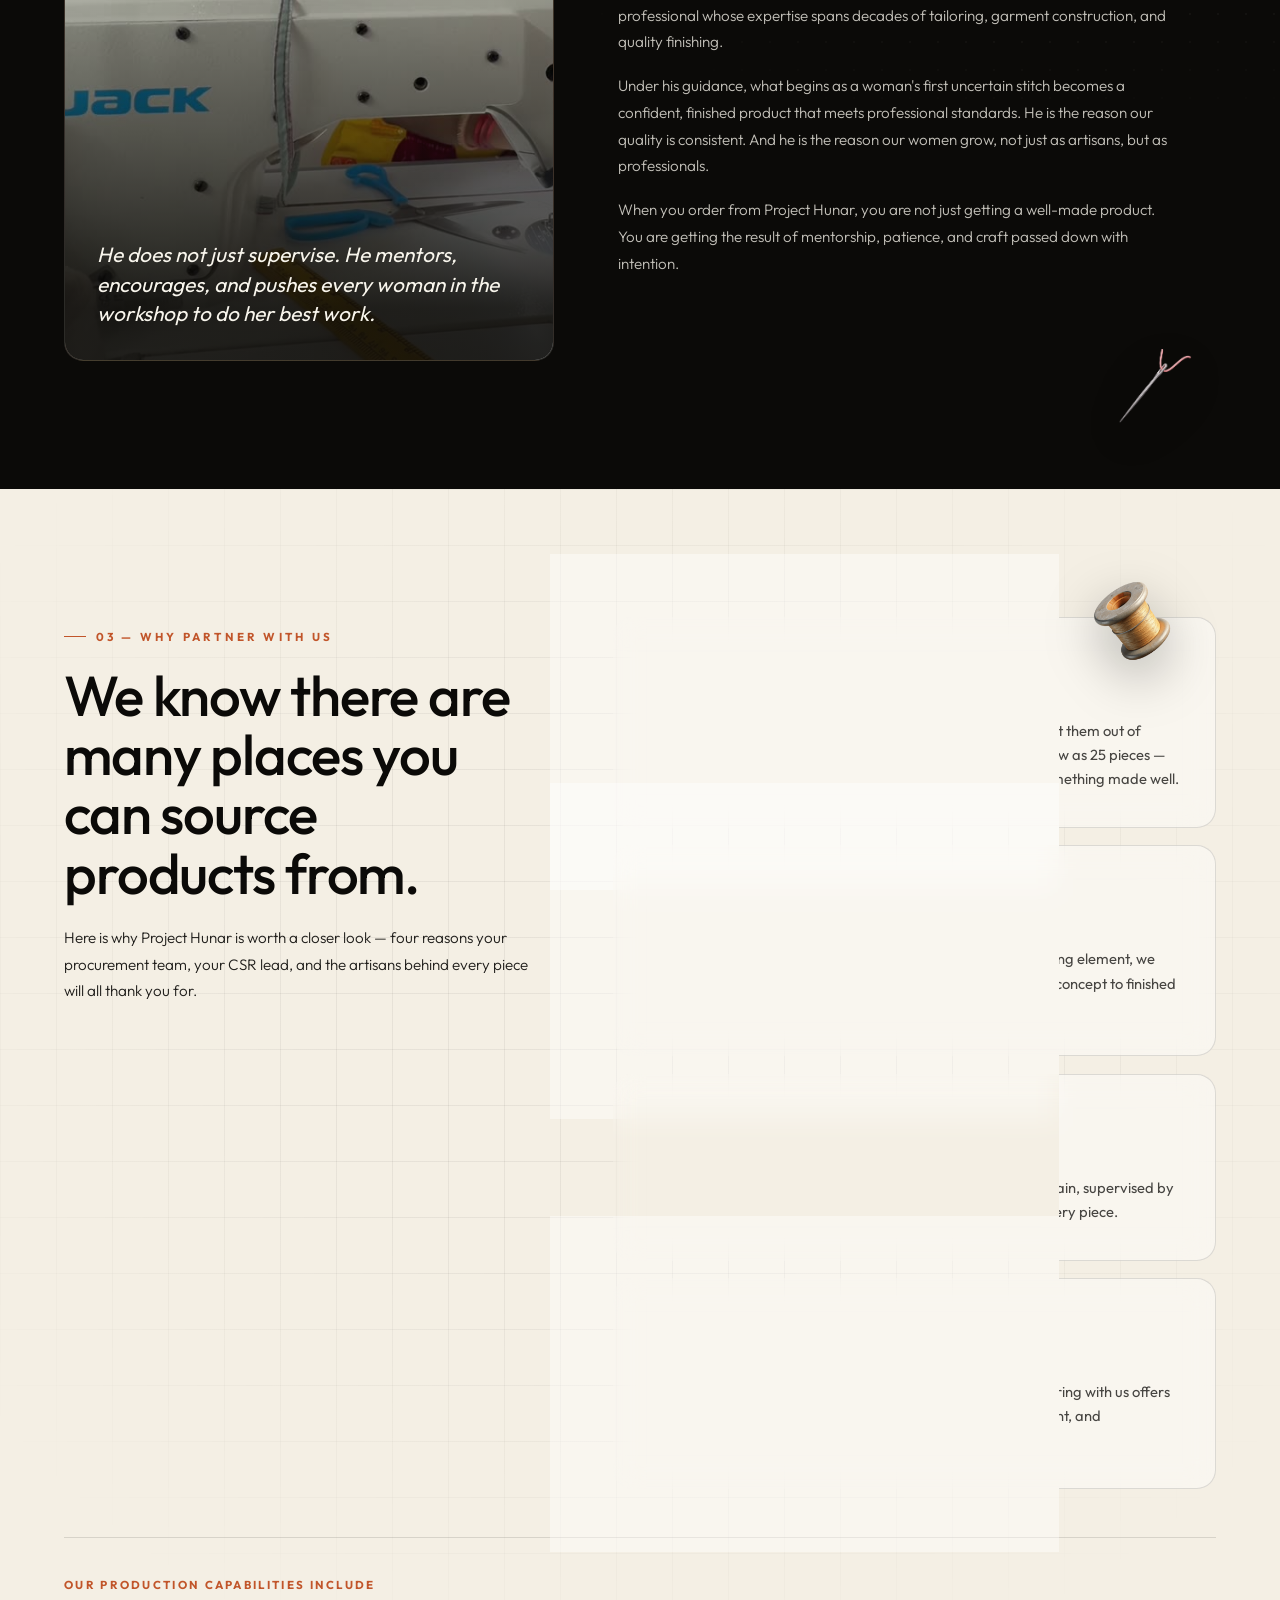
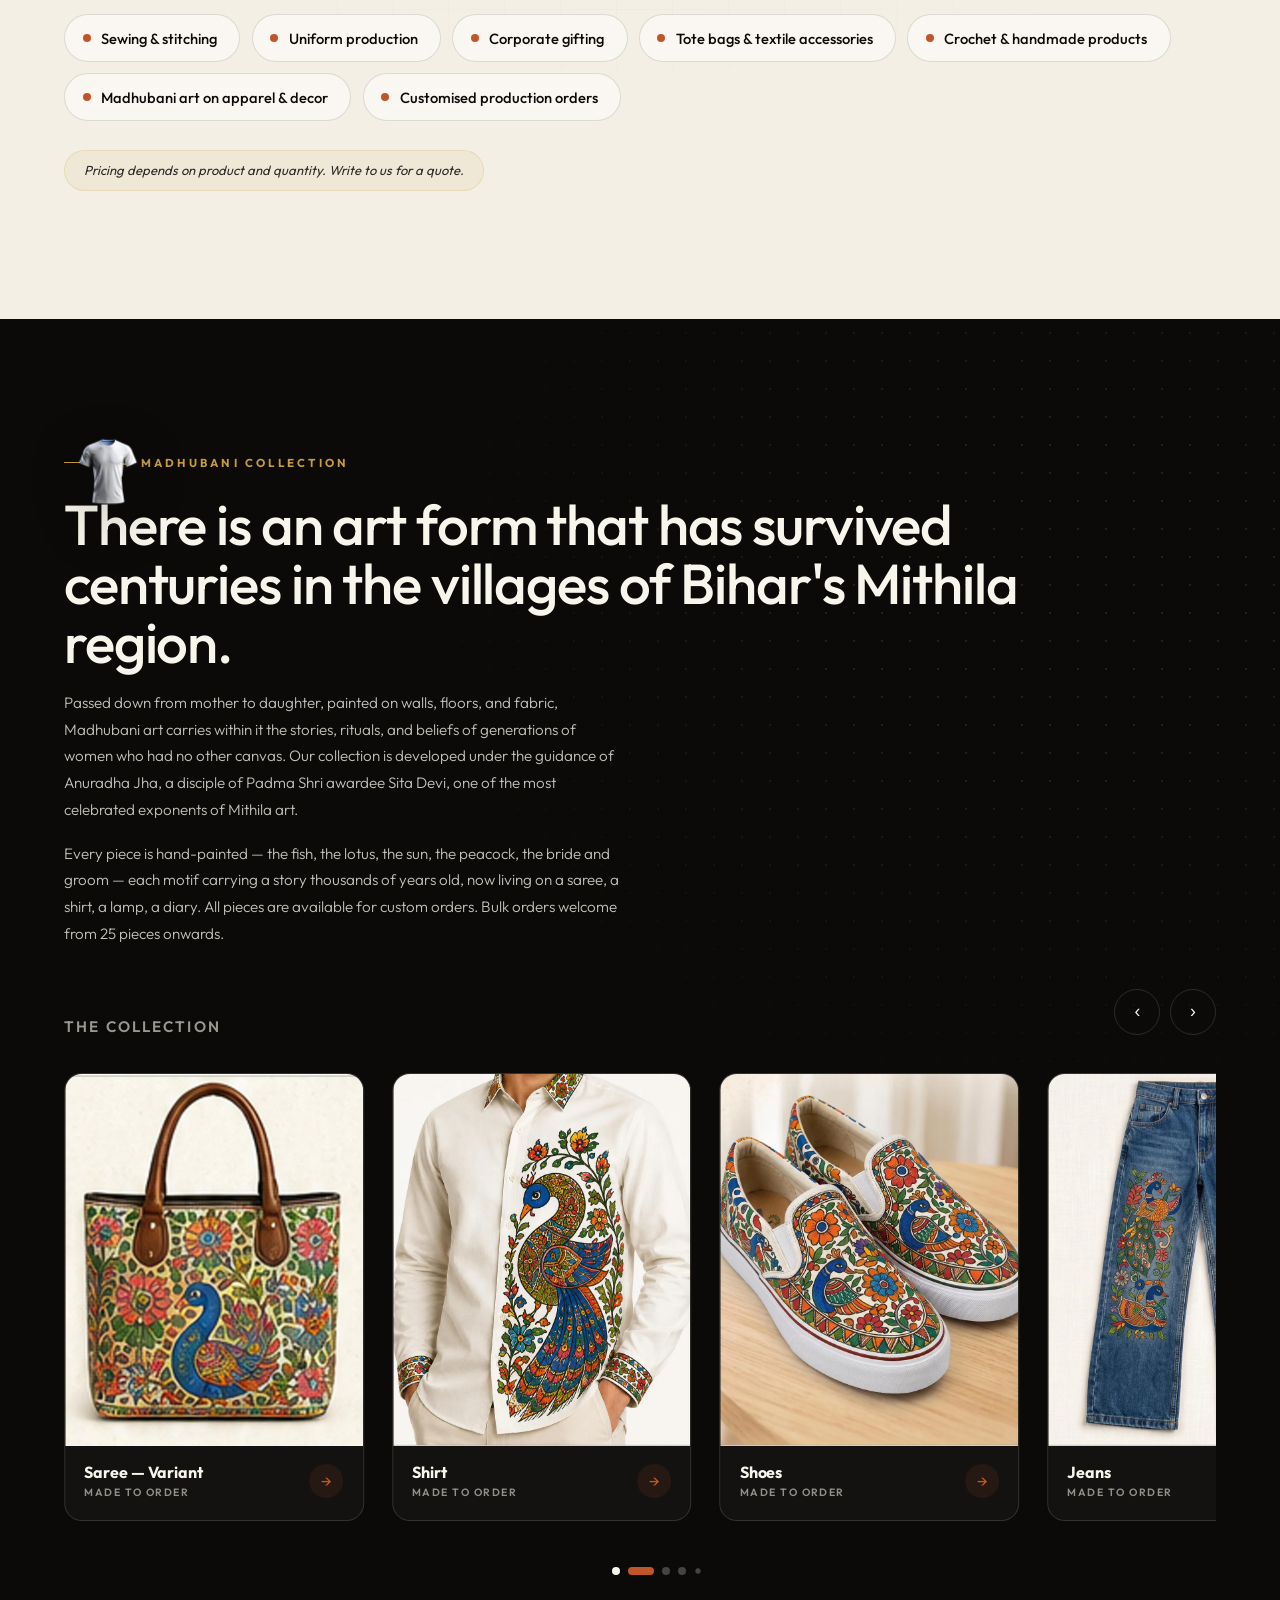
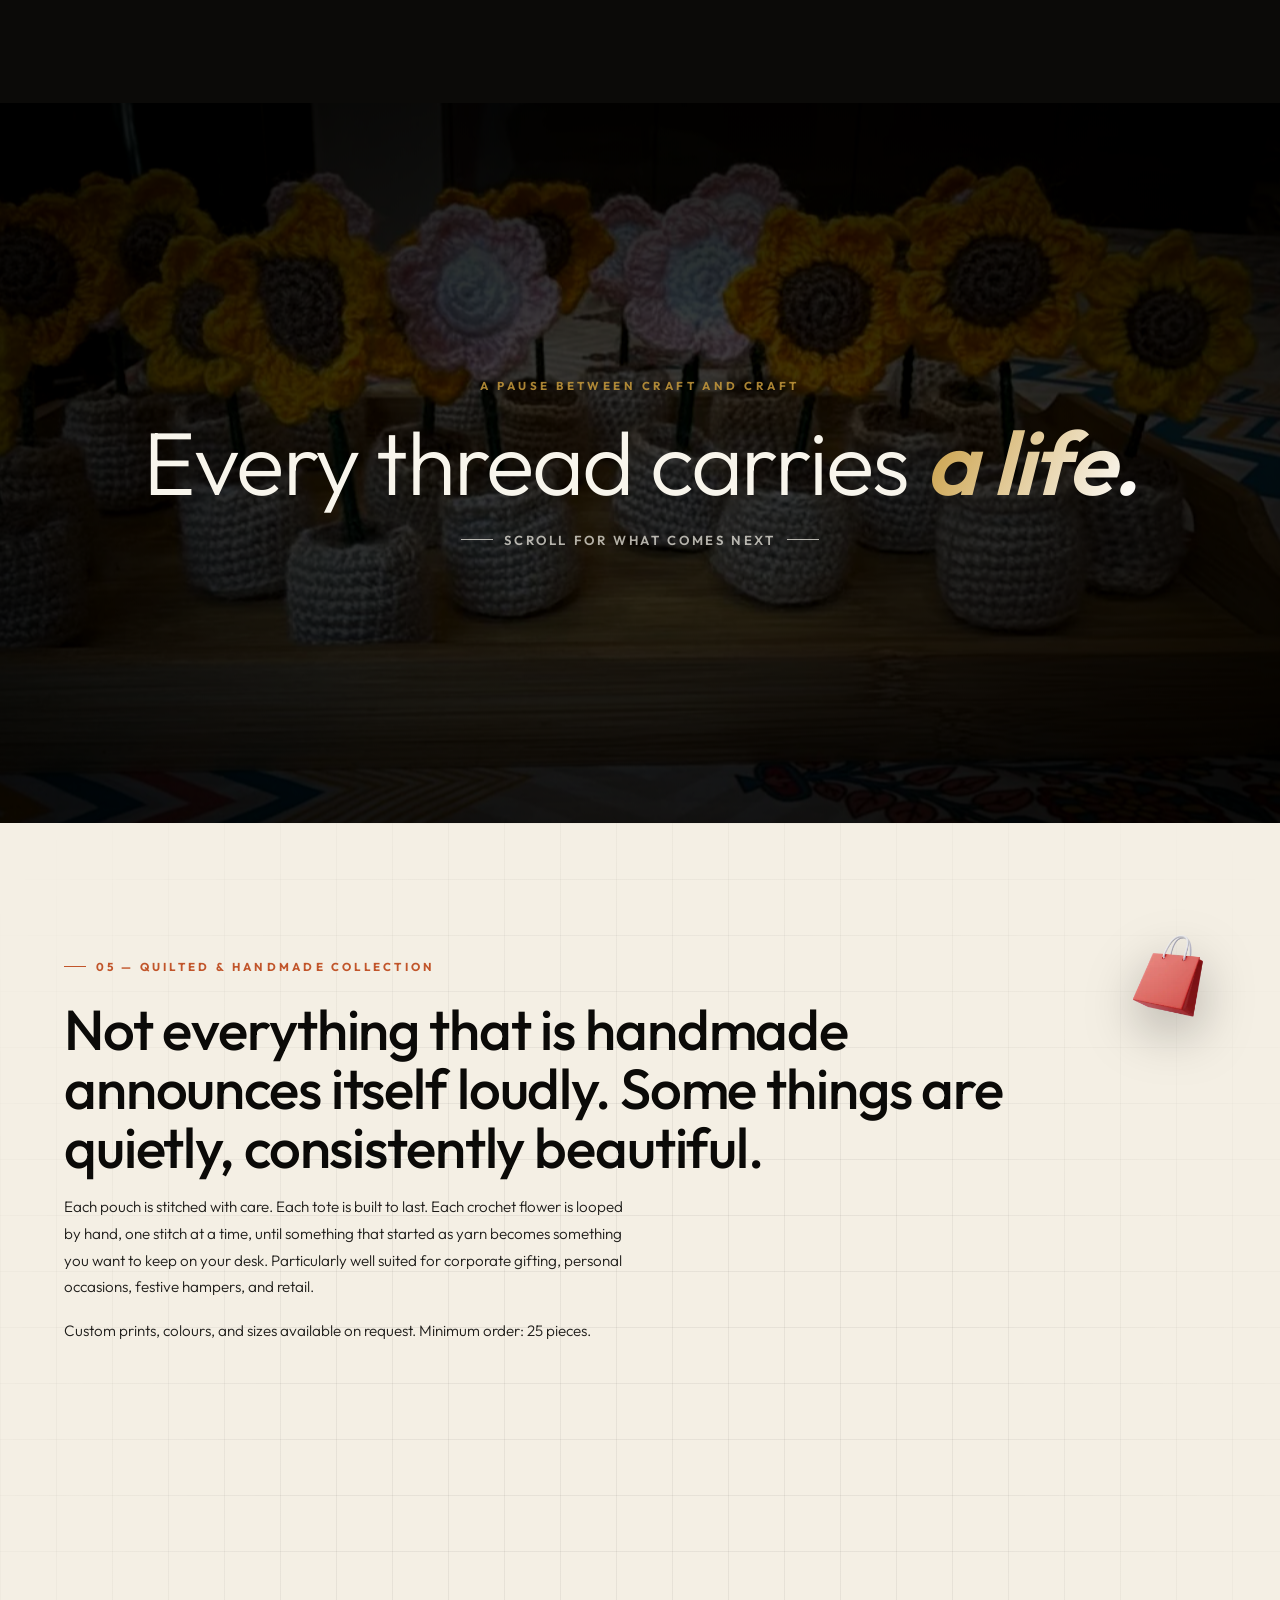
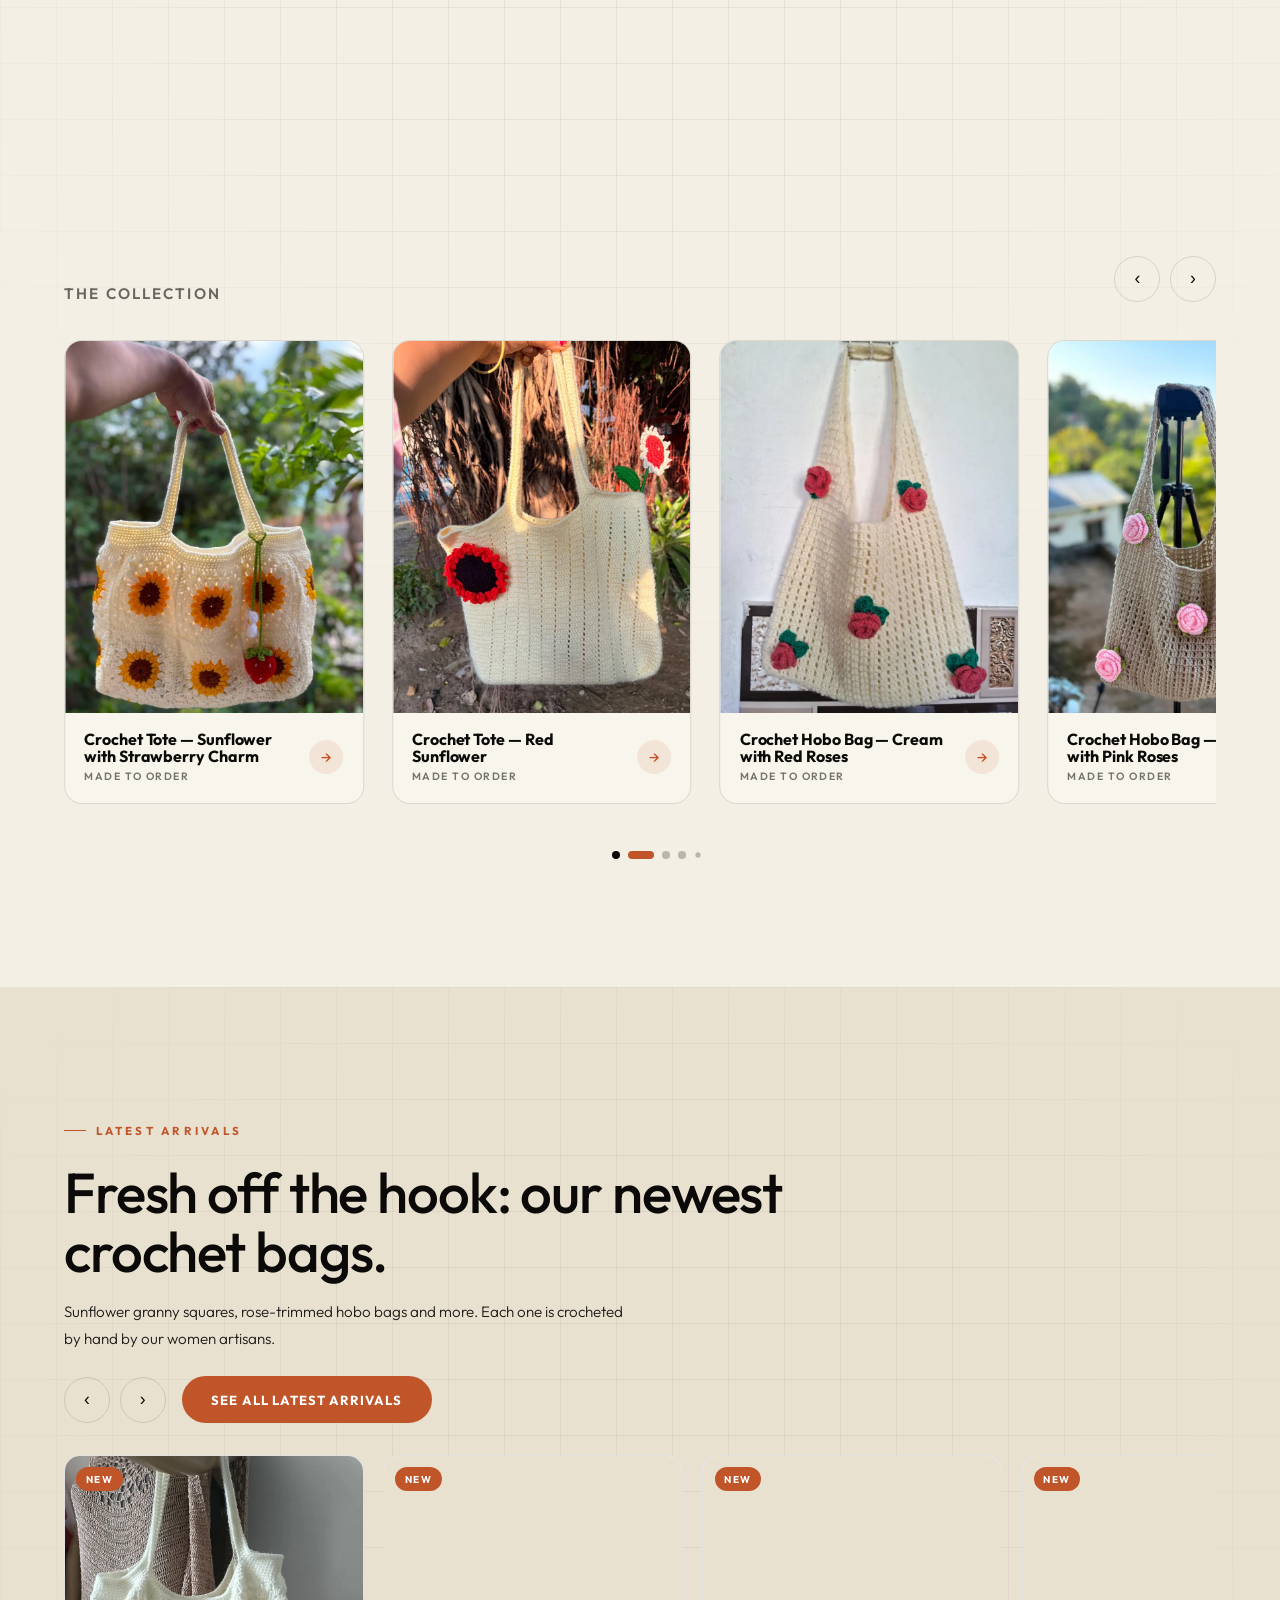
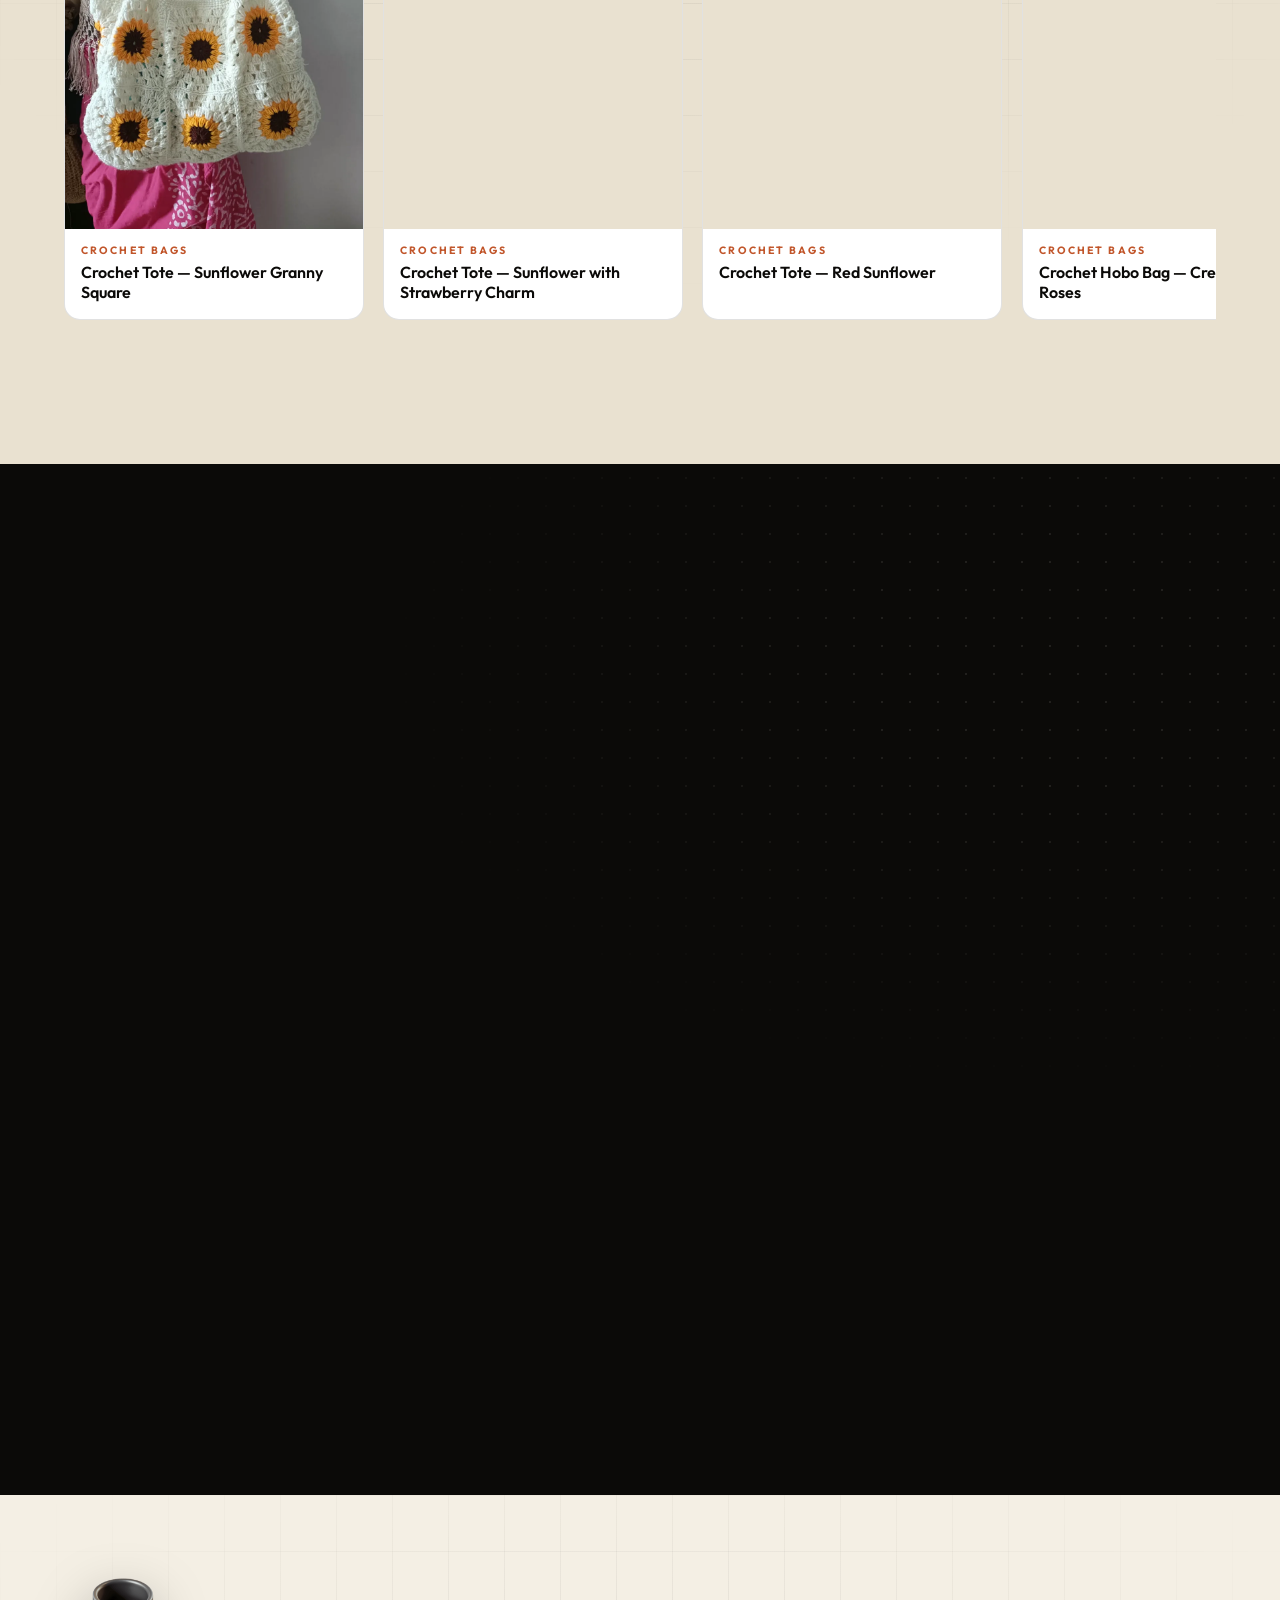
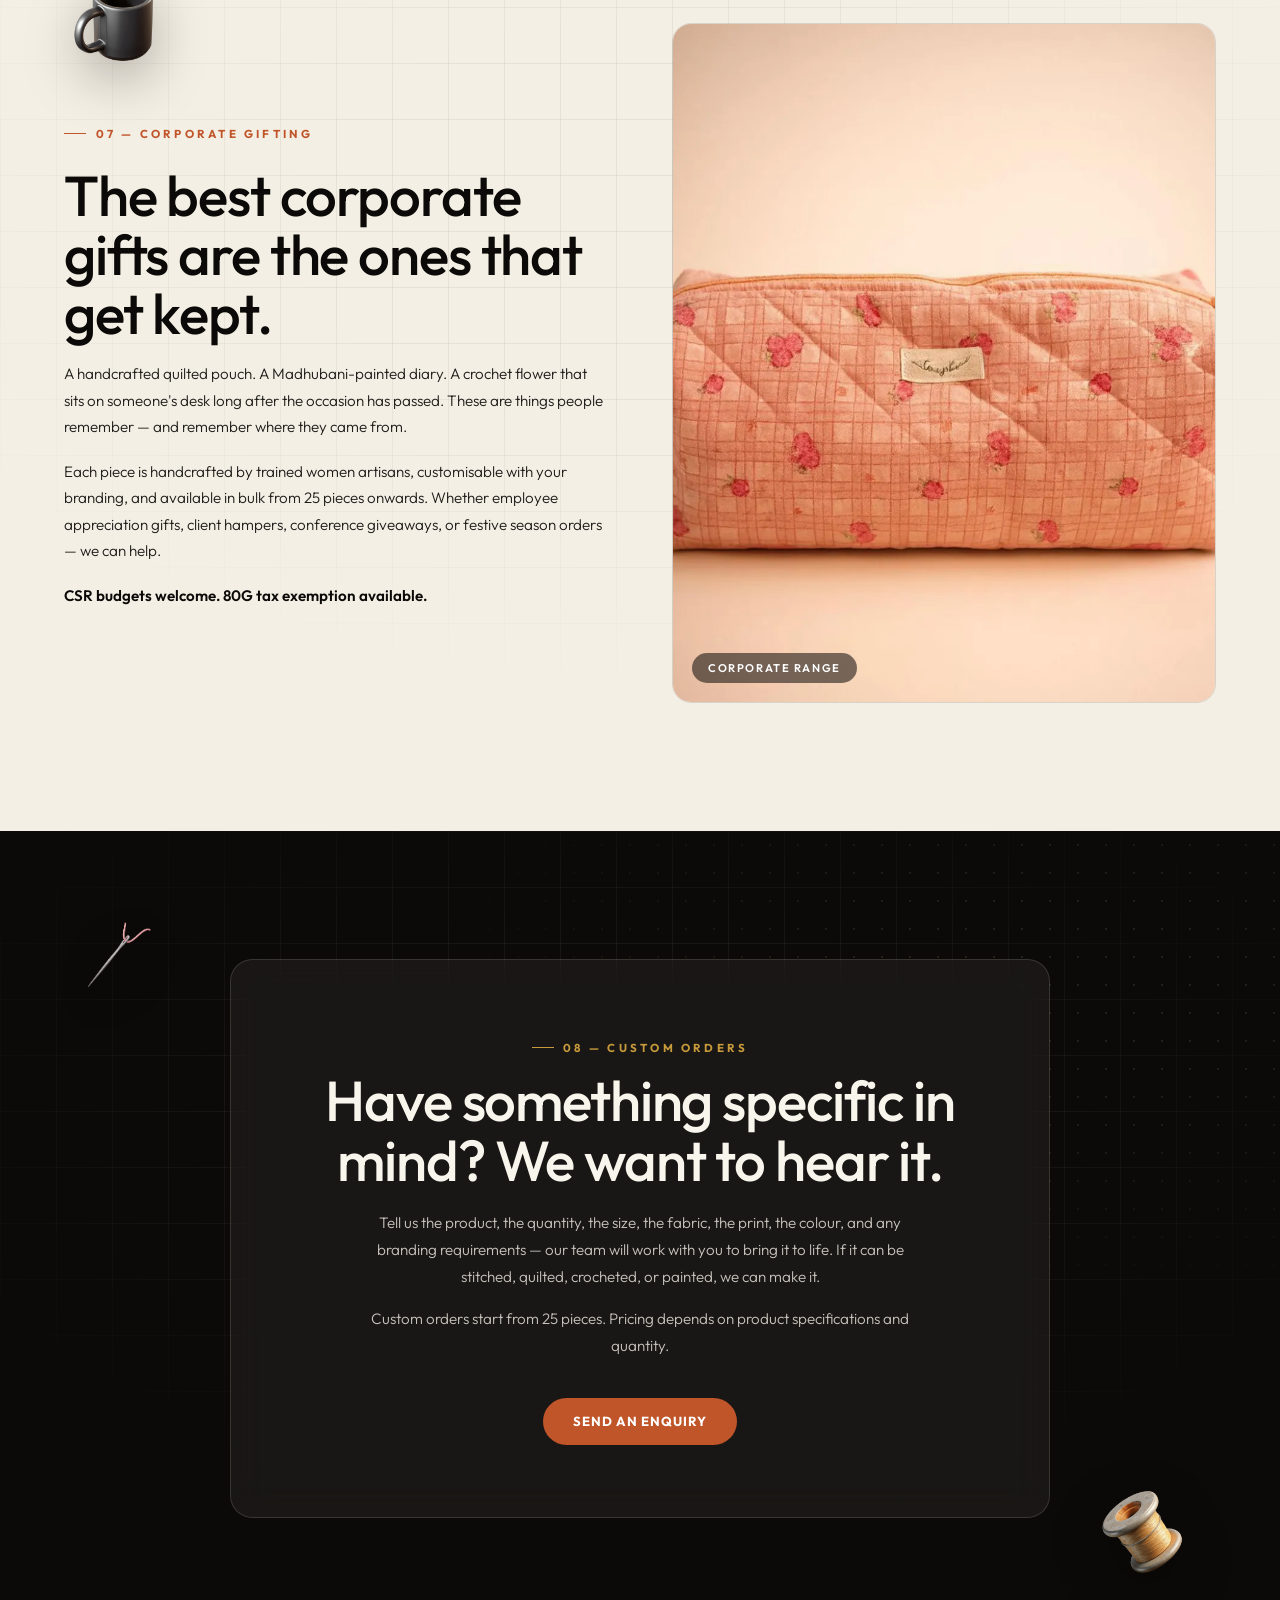
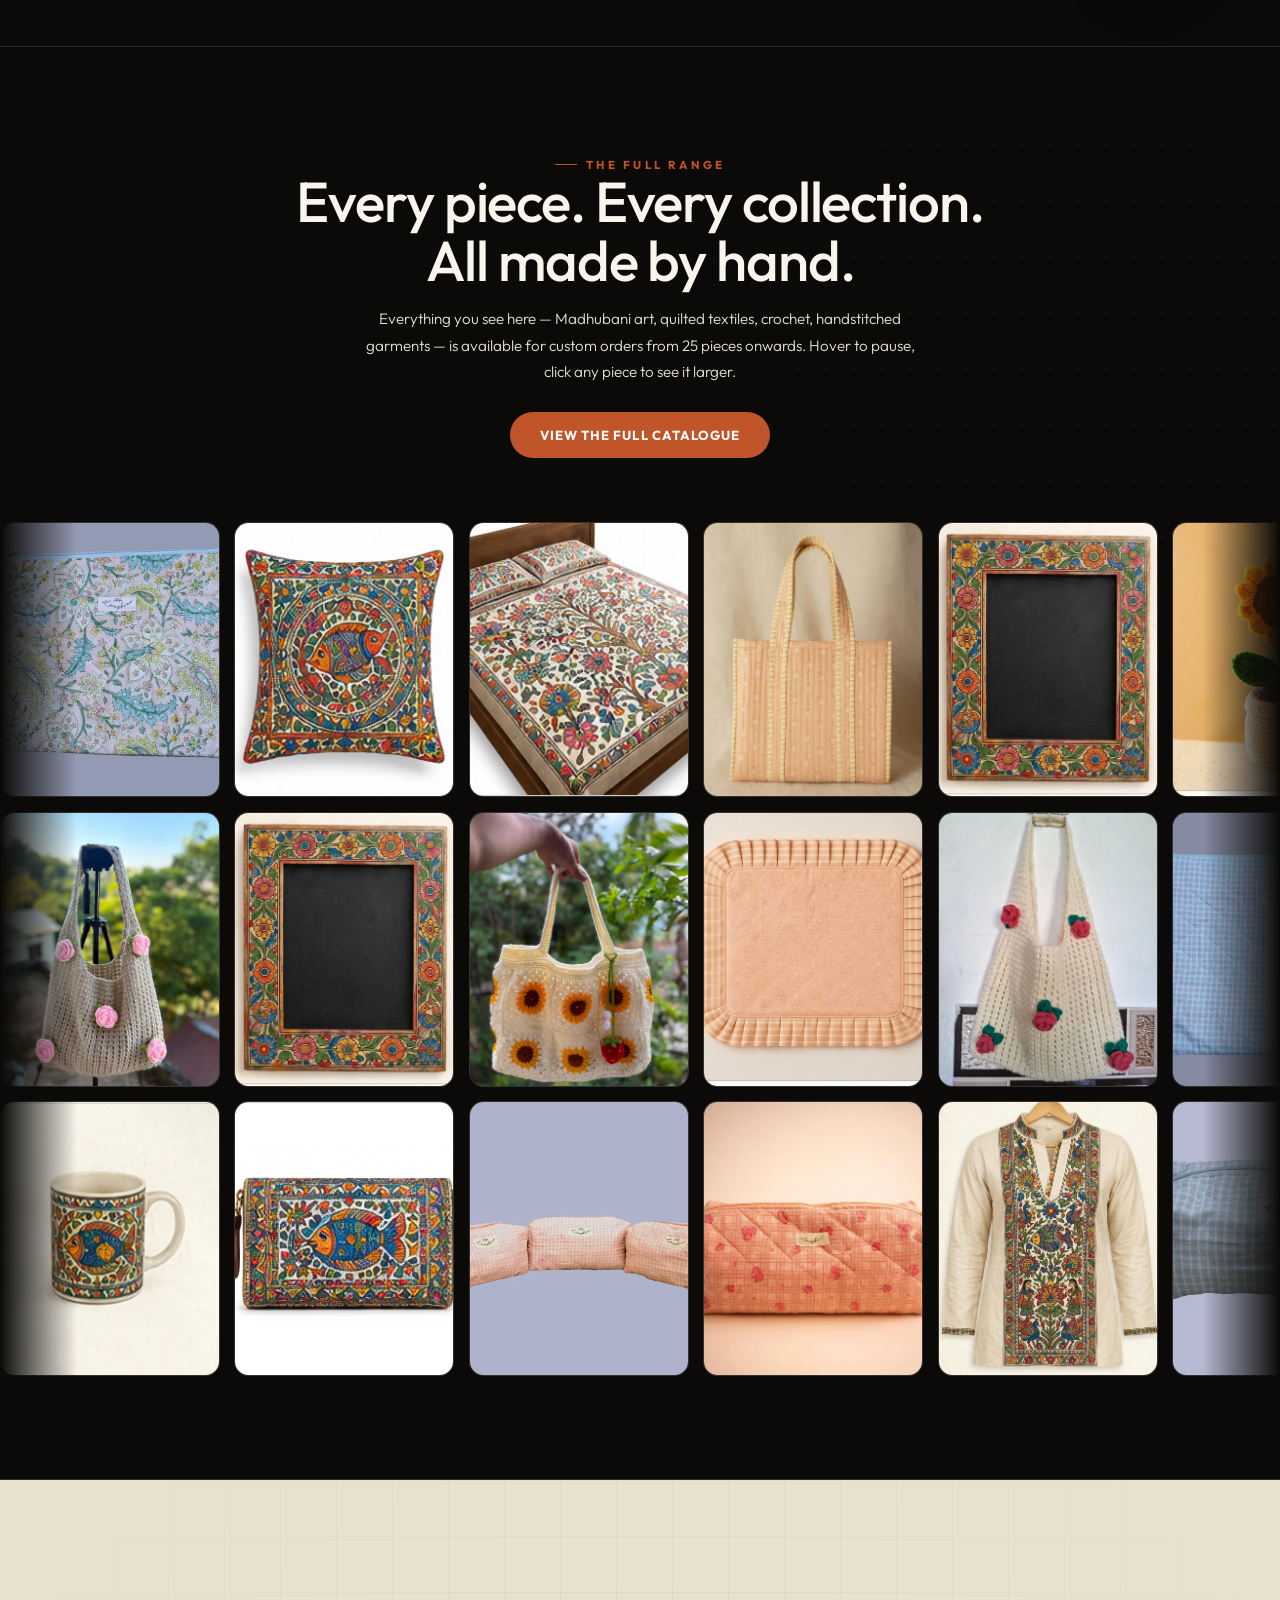
==== commit e8f71747: "Enquiry: add Measurements field and sheet column; Rixes Studio credit row in footer; hamburger menu " ====
--- a/index.html
+++ b/index.html
@@ -211,7 +211,7 @@
 <link rel="stylesheet" href="https://cdn.jsdelivr.net/npm/swiper@11/swiper-bundle.min.css">
 <script src="https://cdn.jsdelivr.net/npm/swiper@11/swiper-bundle.min.js" defer></script>
 <script src="https://cdn.jsdelivr.net/gh/darkroomengineering/lenis@1.1.14/dist/lenis.min.js" defer></script>
-<link rel="stylesheet" href="assets/css/main.css?v=20261109b">
+<link rel="stylesheet" href="assets/css/main.css?v=20261110e">
 <!-- Meta Pixel Code -->
 <script>
 !function(f,b,e,v,n,t,s)
@@ -732,6 +732,7 @@
   <img src="https://anubhavngo.in/wp-content/uploads/2025/07/Group-5-scaled.png" alt="Anubhav NGO" style="height:26px;width:auto;filter:brightness(0) invert(1);opacity:.85;margin:0 auto 1rem;">
   <div>Project Hunar — A social enterprise initiative of Anubhav Educational &amp; Social Welfare Society</div>
 </footer>
+<div class="credit-row"><span>Designed &amp; developed by</span><a href="https://rixesstudio.com/index.html" target="_blank" rel="noopener" aria-label="Rixes Studio"><img src="assets/img/site/rixes-logo-long.svg" alt="Rixes Studio" width="777" height="98"></a></div>
 
 <!-- ============ LIGHTBOX (product popup) ============ -->
 <div class="lightbox" id="lightbox" aria-hidden="true" role="dialog" aria-modal="true" aria-labelledby="lbTitle">
@@ -756,7 +757,7 @@
 <script src="assets/js/products.js?v=20261101"></script>
 <script src="assets/js/lightbox.js?v=20261101"></script>
 <script src="assets/js/home.js?v=20261101"></script>
-<script src="assets/js/enquiry.js?v=20261109b"></script>
+<script src="assets/js/enquiry.js?v=20261110e"></script>
 <script src="assets/js/faq.js?v=20261107e"></script>
 <script src="assets/js/tracking.js?v=20261101"></script>
 </body>
--- a/assets/css/main.css
+++ b/assets/css/main.css
@@ -1048,7 +1048,7 @@
   @media (max-width:640px){.latest-grid{gap:.8rem;}.latest-grid .cat-card{flex-basis:62vw;}}
 
   /* ===== Enquiry (popup, button, page) ===== */
-  .enq-fab{position:fixed;z-index:900;right:max(1rem,env(safe-area-inset-right,0px));bottom:max(1rem,env(safe-area-inset-bottom,0px));display:inline-flex;align-items:center;gap:.5rem;border:0;cursor:pointer;font:600 .92rem 'Outfit',sans-serif;color:#fff;background:var(--clay);padding:.85rem 1.25rem;border-radius:999px;box-shadow:0 10px 30px -8px rgba(193,85,42,.7);transition:transform .25s var(--ease),background .25s;}
+  .enq-fab{position:fixed;z-index:900;right:max(1rem,env(safe-area-inset-right,0px));bottom:max(4rem,env(safe-area-inset-bottom,0px));display:inline-flex;align-items:center;gap:.5rem;border:0;cursor:pointer;font:600 .92rem 'Outfit',sans-serif;color:#fff;background:var(--clay);padding:.85rem 1.25rem;border-radius:999px;box-shadow:0 10px 30px -8px rgba(193,85,42,.7);transition:transform .25s var(--ease),background .25s;}
   .enq-fab:hover{transform:translateY(-3px);background:#a5471f;}
   .enq-fab:focus-visible,.enq-close:focus-visible{outline:2px solid var(--gold);outline-offset:3px;}
   .enq-modal{position:fixed;inset:0;z-index:9998;display:flex;align-items:center;justify-content:center;padding:1rem;}
@@ -1130,3 +1130,29 @@
   .faq-cta .btn-ghost:hover{border-color:var(--gold);color:var(--gold);}
   @media (max-width:480px){.faq-q{padding:1rem;font-size:.97rem;}.faq-a{padding:0 1rem 1.1rem;}}
   @media (prefers-reduced-motion:reduce){.faq-panel,.faq-icon,.faq-item{transition:none;}}
+
+  /* Footer credit row: Rixes Studio */
+  .credit-row{background:#000;color:#f4efe4;display:flex;align-items:center;justify-content:flex-end;gap:.75rem;padding:20px;font-size:.72rem;letter-spacing:.04em;}
+  .credit-row span{opacity:.6;}
+  .credit-row img{height:16px;width:auto;display:block;}
+  .credit-row a{display:inline-flex;opacity:.9;transition:opacity .2s;}
+  .credit-row a:hover{opacity:1;}
+  @media (max-width:760px){.credit-row{justify-content:center;}}
+
+  /* Hamburger menu from 1180px down (nine links + brand text no longer fit in one row).
+     Dropdown is absolute inside .nav (which has backdrop-filter, so fixed would be clipped to the bar). */
+  @media (max-width:1180px){
+    .nav-pill{
+      position:absolute;top:calc(100% + .5rem);right:clamp(1rem,3vw,1.5rem);left:auto;bottom:auto;
+      transform:translateY(-8px);opacity:0;visibility:hidden;pointer-events:none;
+      flex-direction:column;align-items:stretch;gap:.3rem;
+      width:min(340px,calc(100vw - 2rem));max-height:calc(100vh - 6rem);overflow-y:auto;
+      padding:.8rem;border-radius:1.4rem;
+      background:rgba(11,10,8,.96);border-color:rgba(244,239,228,.14);
+      box-shadow:0 24px 60px rgba(0,0,0,.5);
+      transition:opacity .25s var(--ease), transform .25s var(--ease), visibility 0s linear .25s;
+    }
+    .nav-pill.open{transform:none;opacity:1;visibility:visible;pointer-events:auto;transition:opacity .25s var(--ease), transform .25s var(--ease), visibility 0s;}
+    .nav-pill a{padding:.8rem 1.1rem;font-size:.82rem;letter-spacing:.14em;border-radius:100px;}
+    .nav-toggle{display:inline-flex;}
+  }
